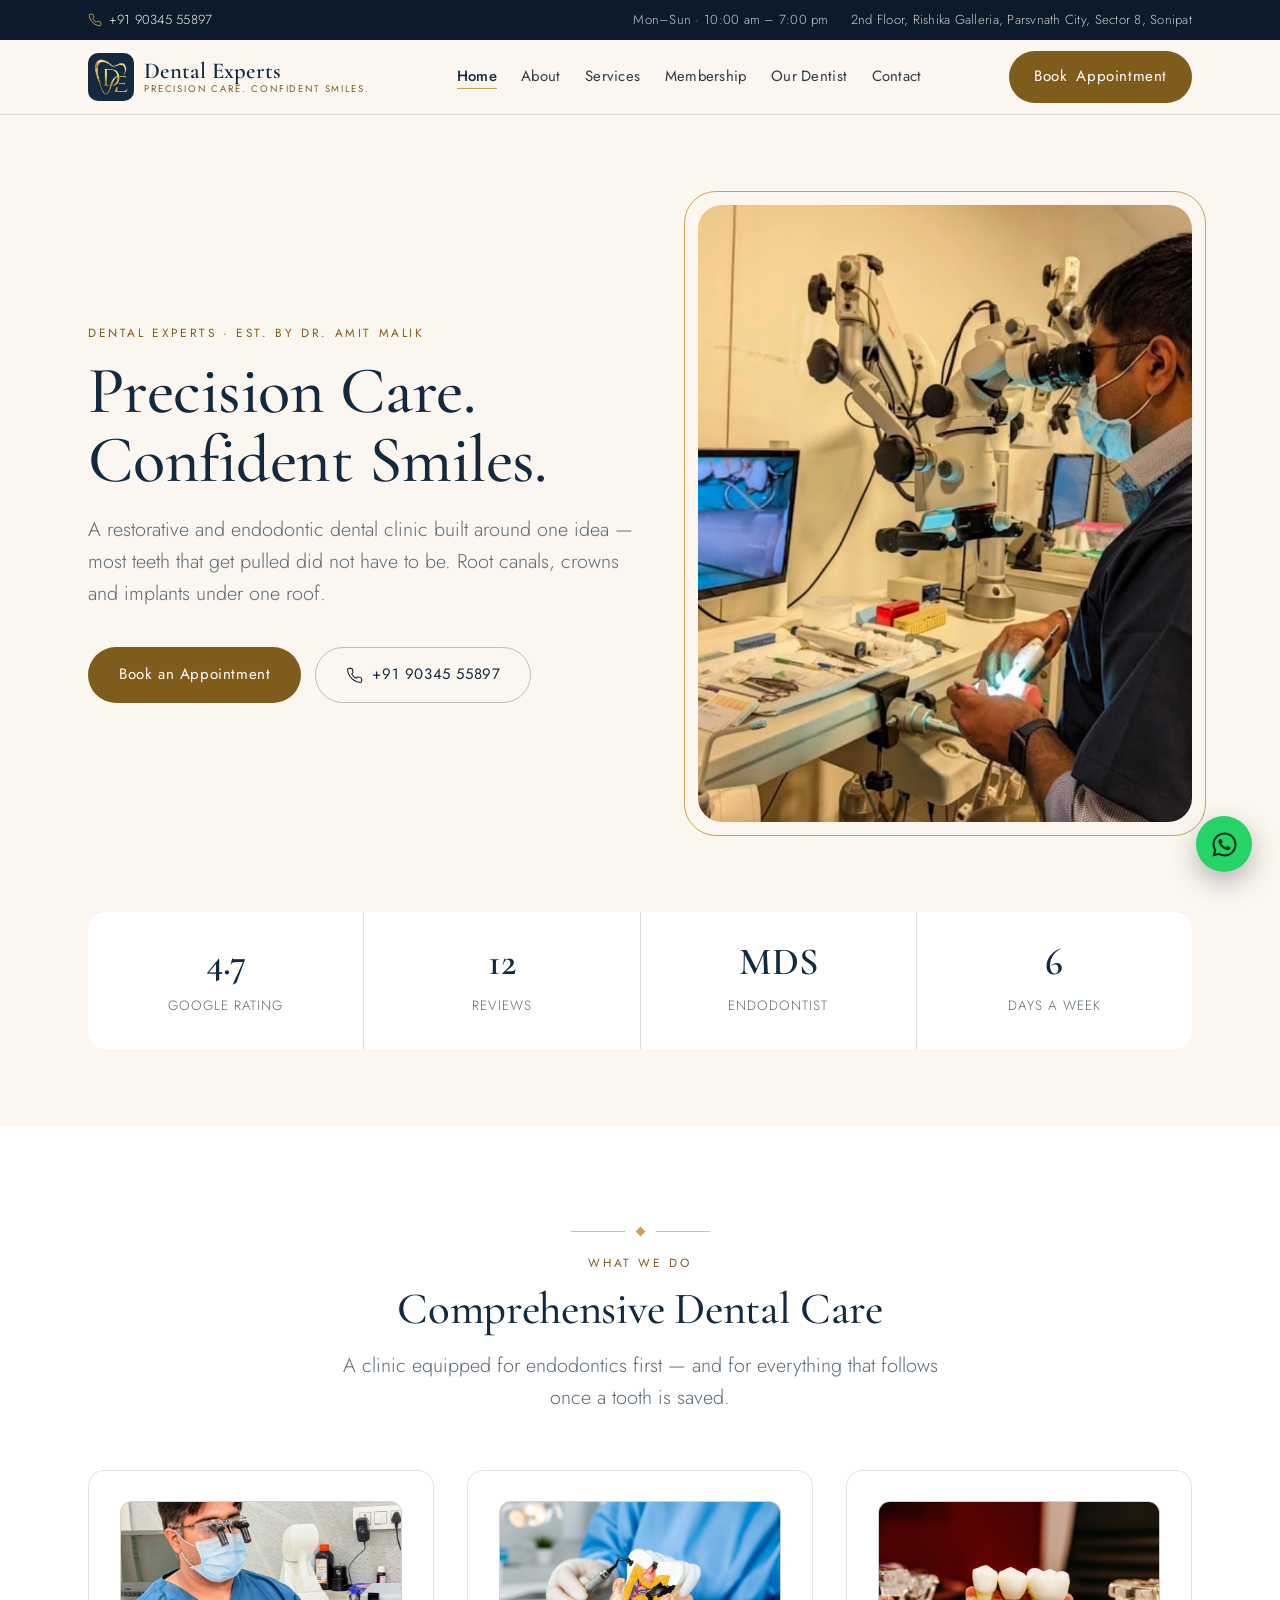
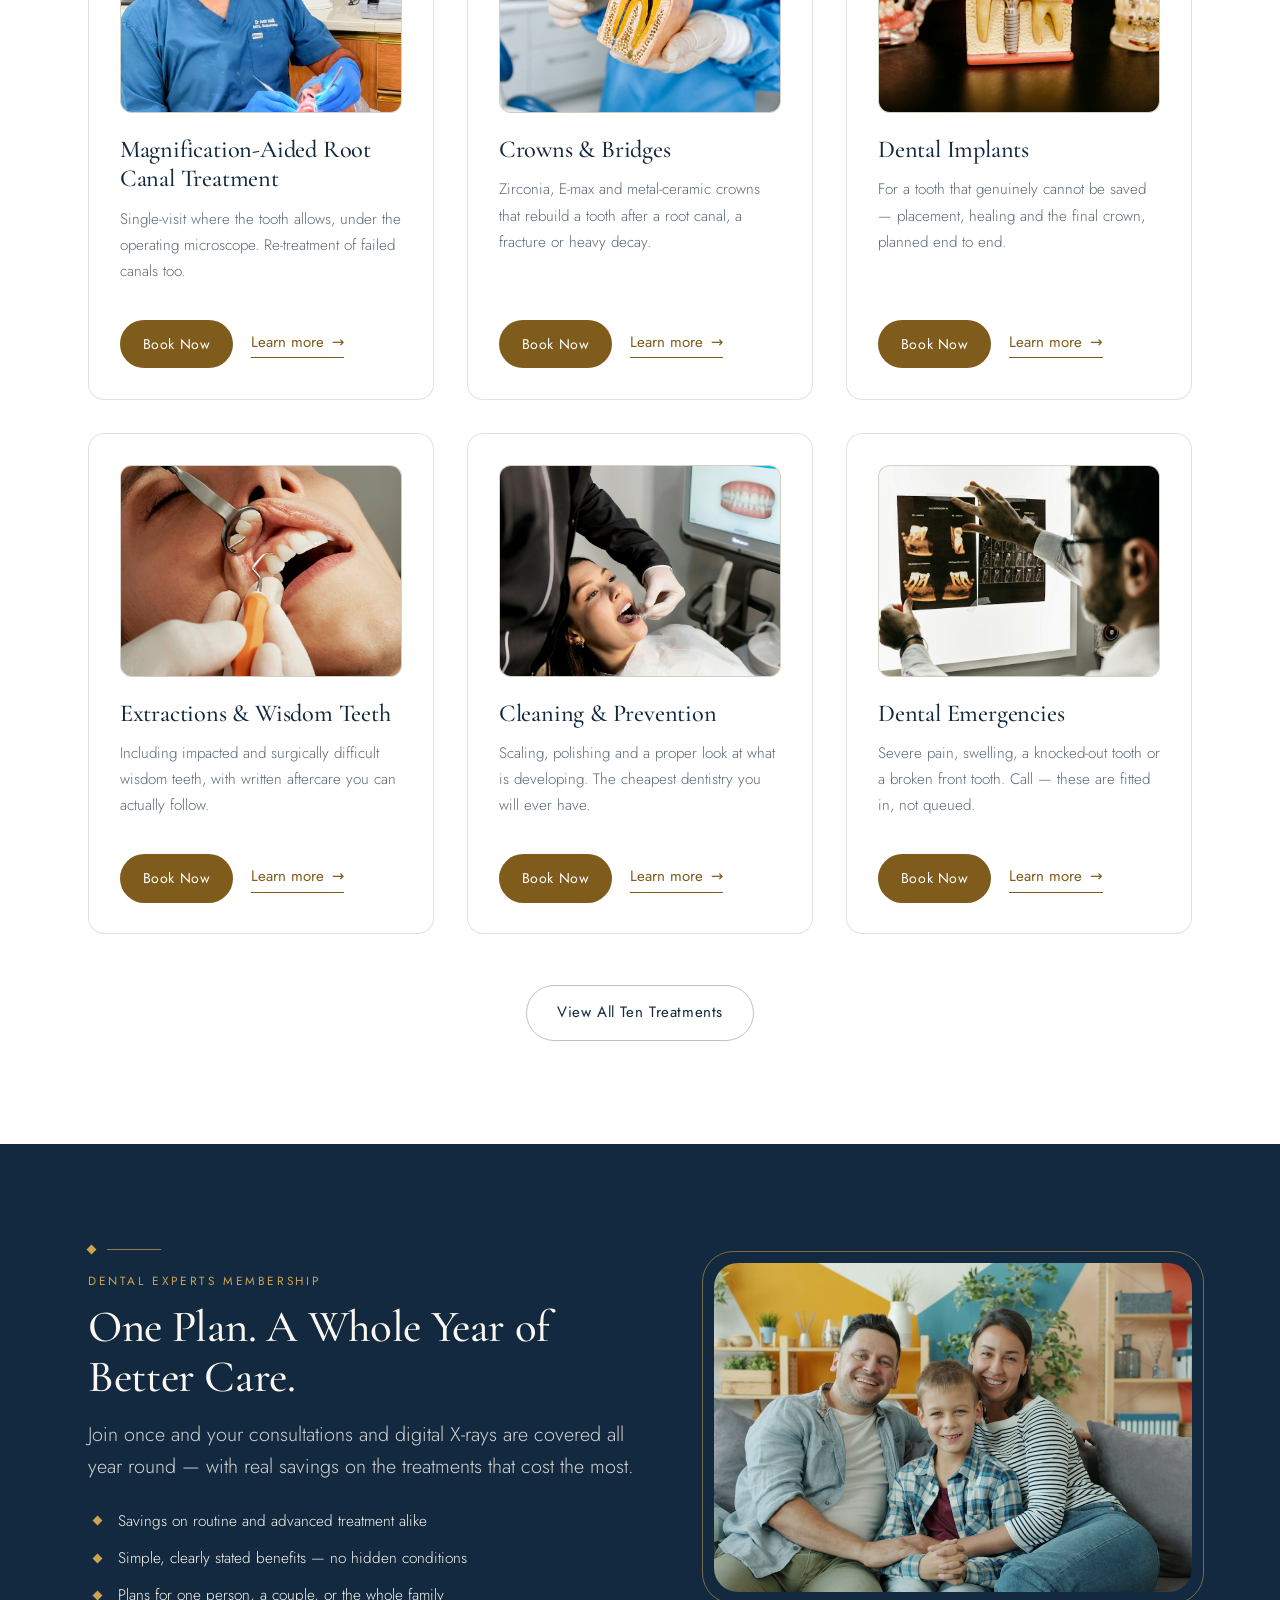
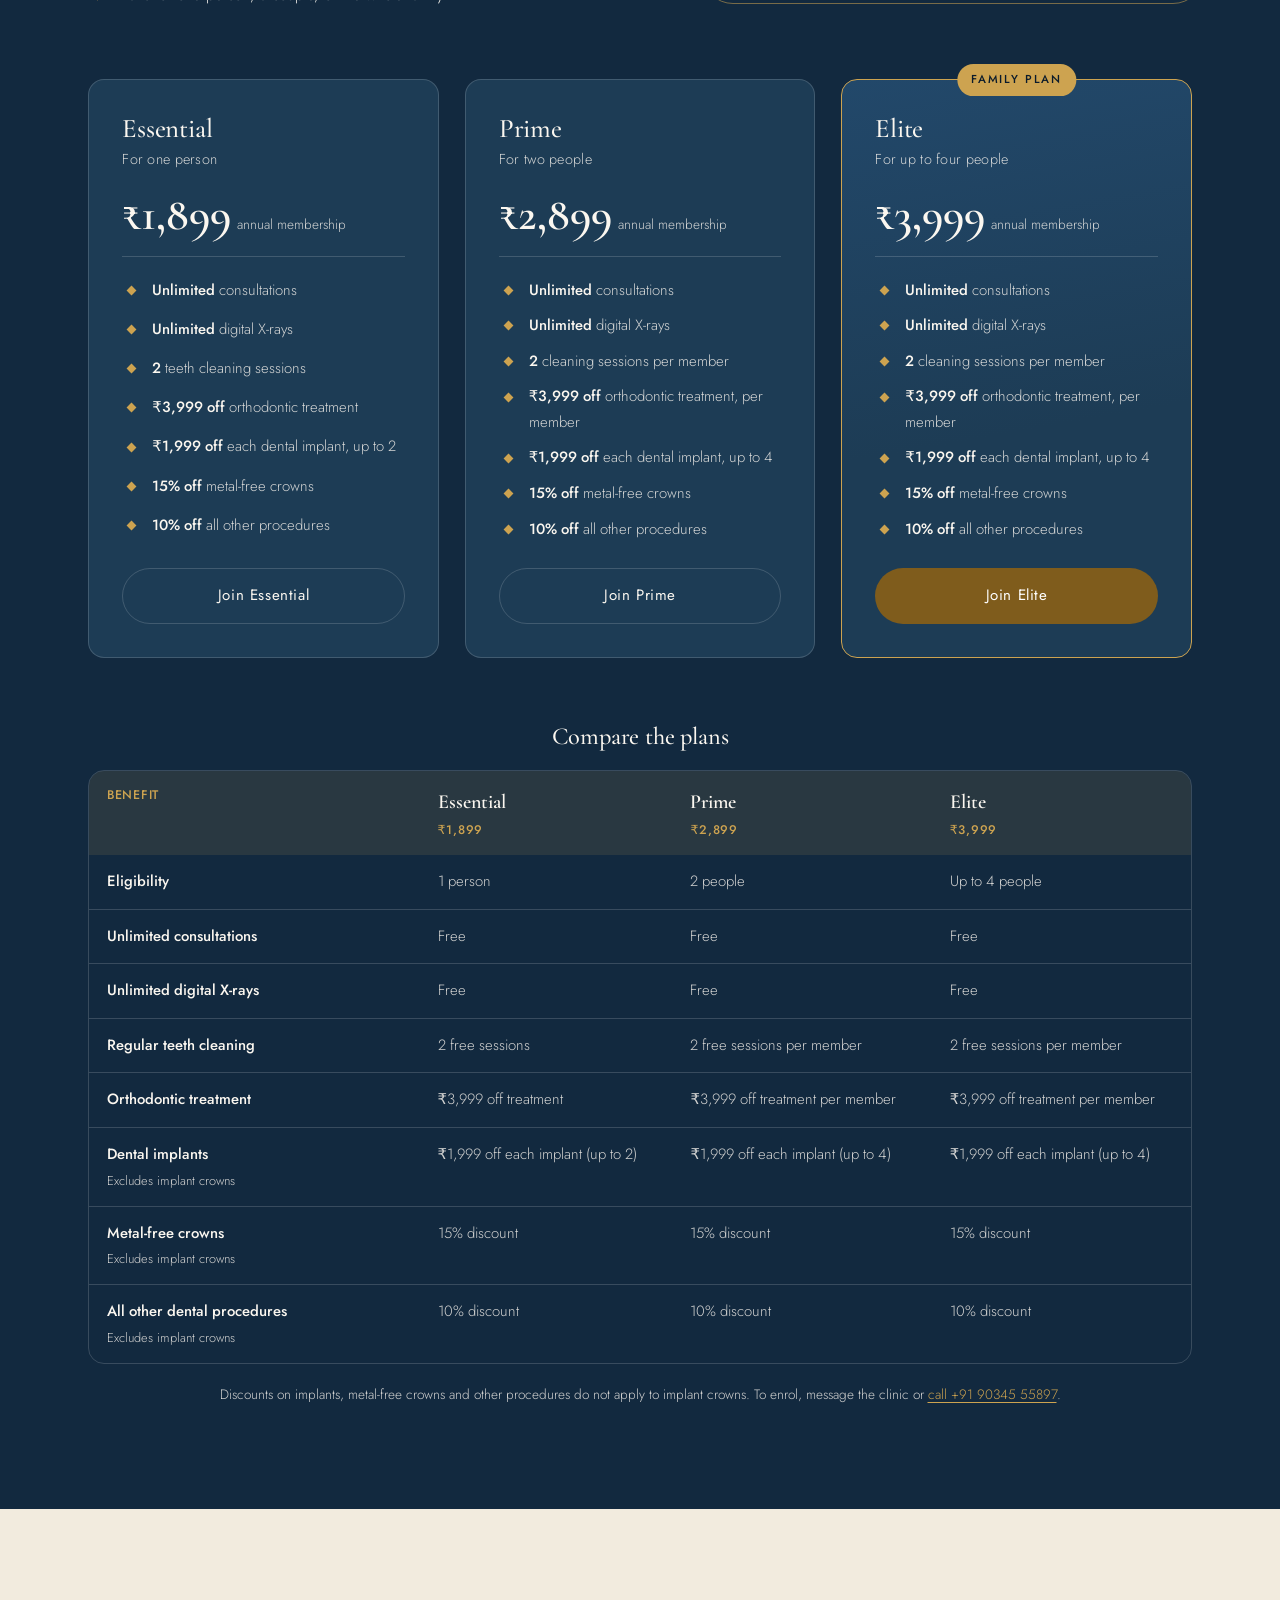
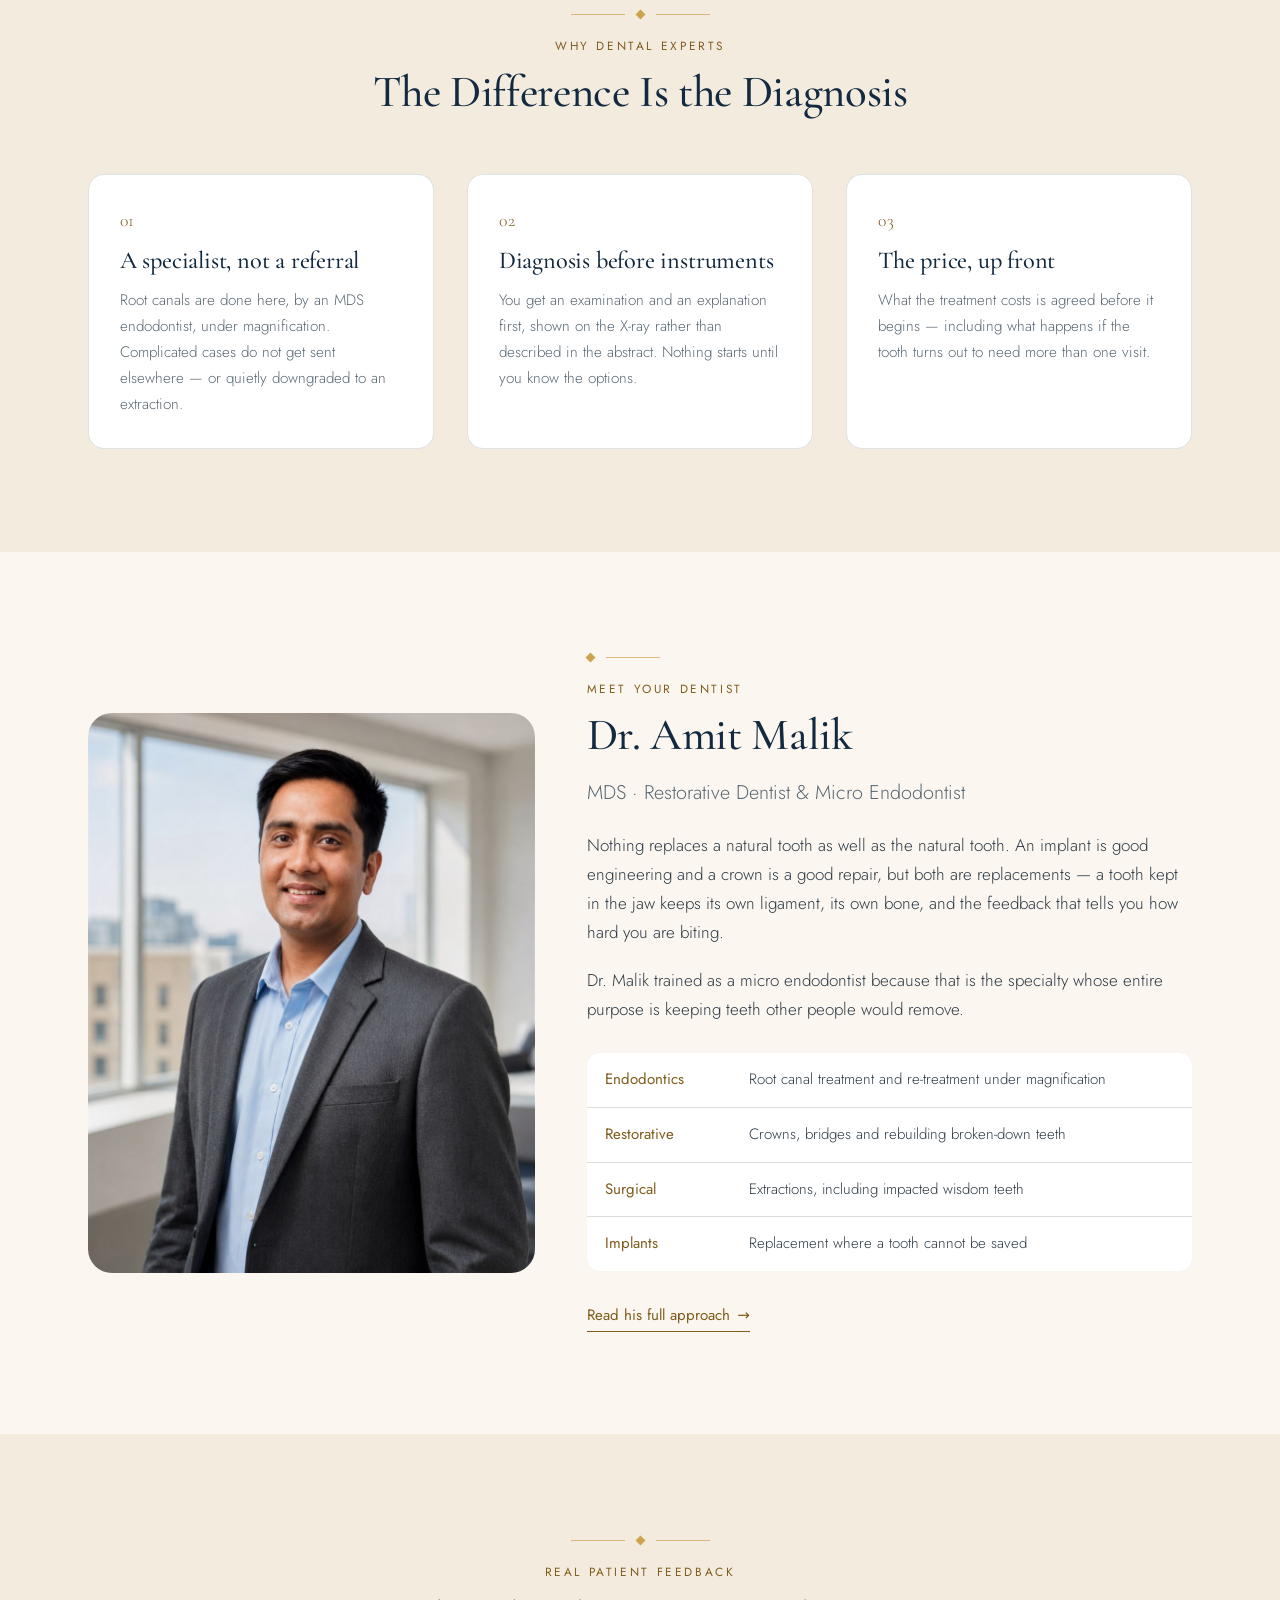
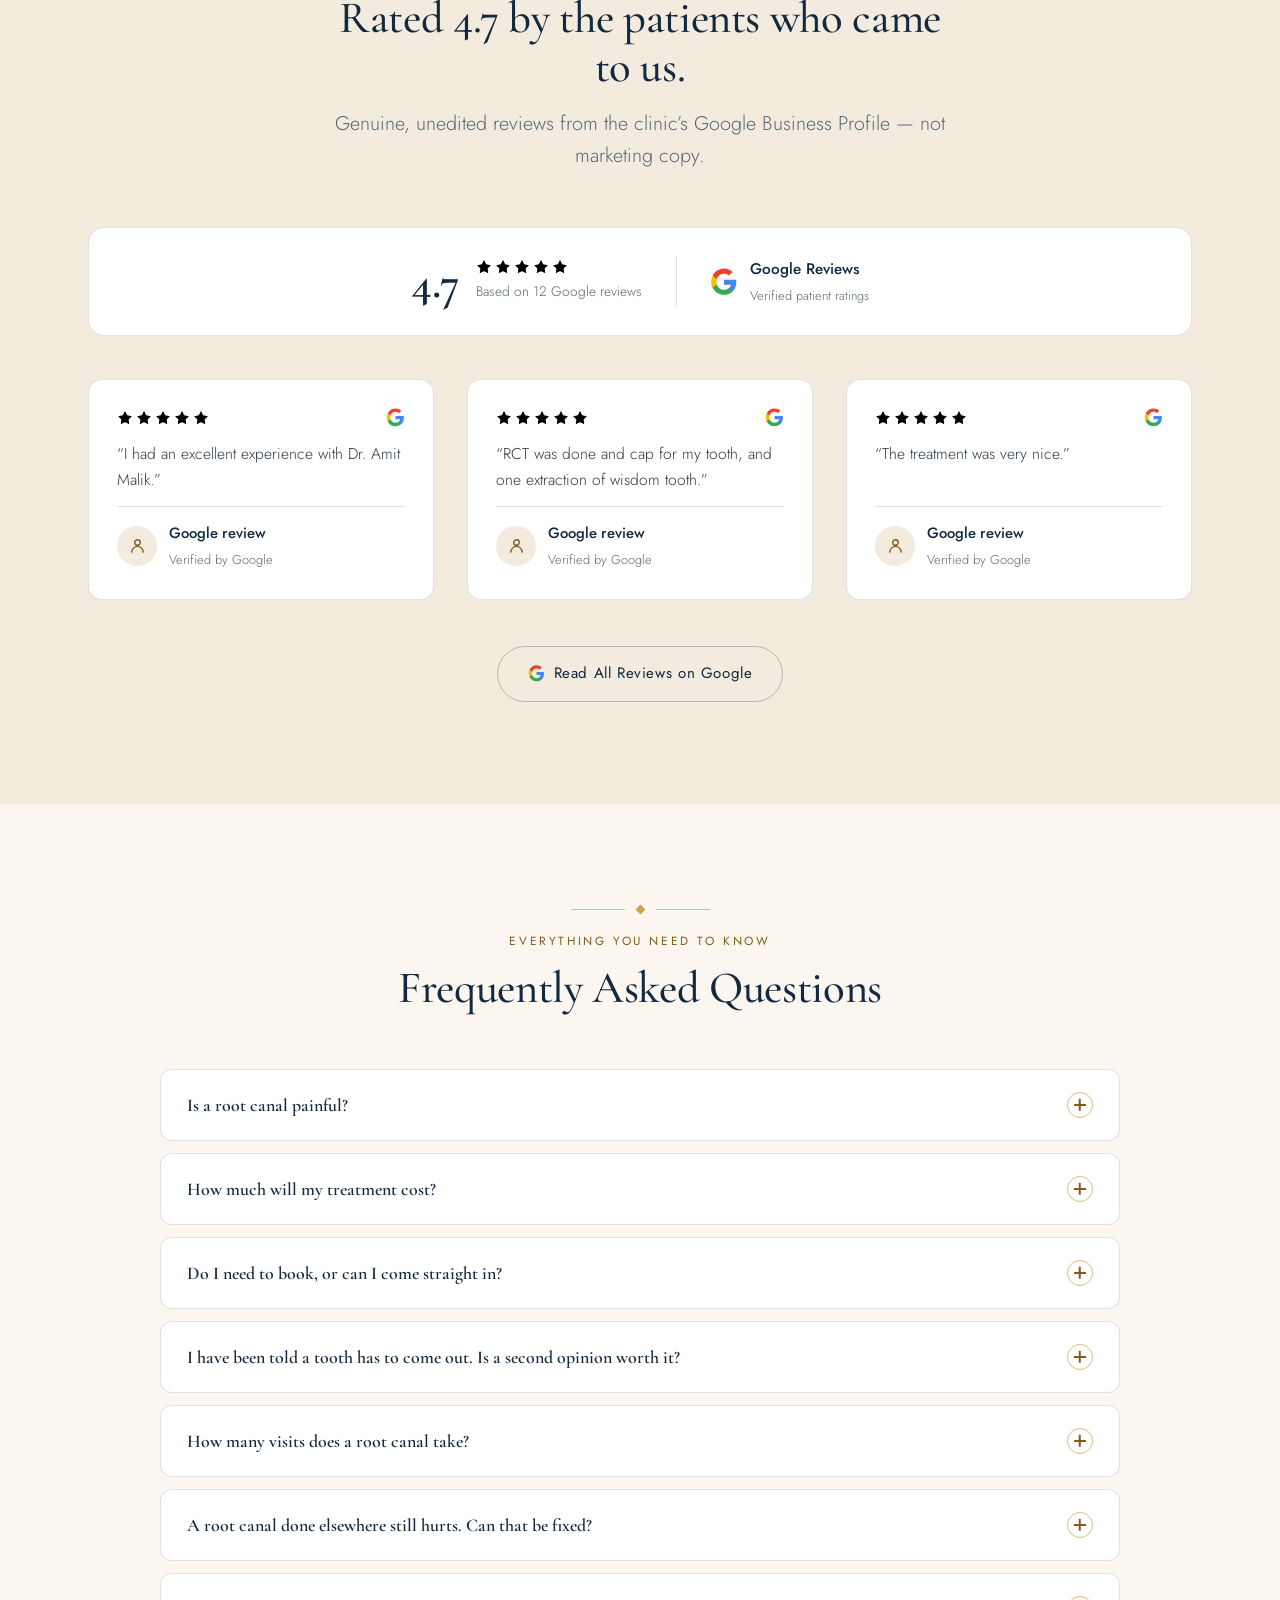
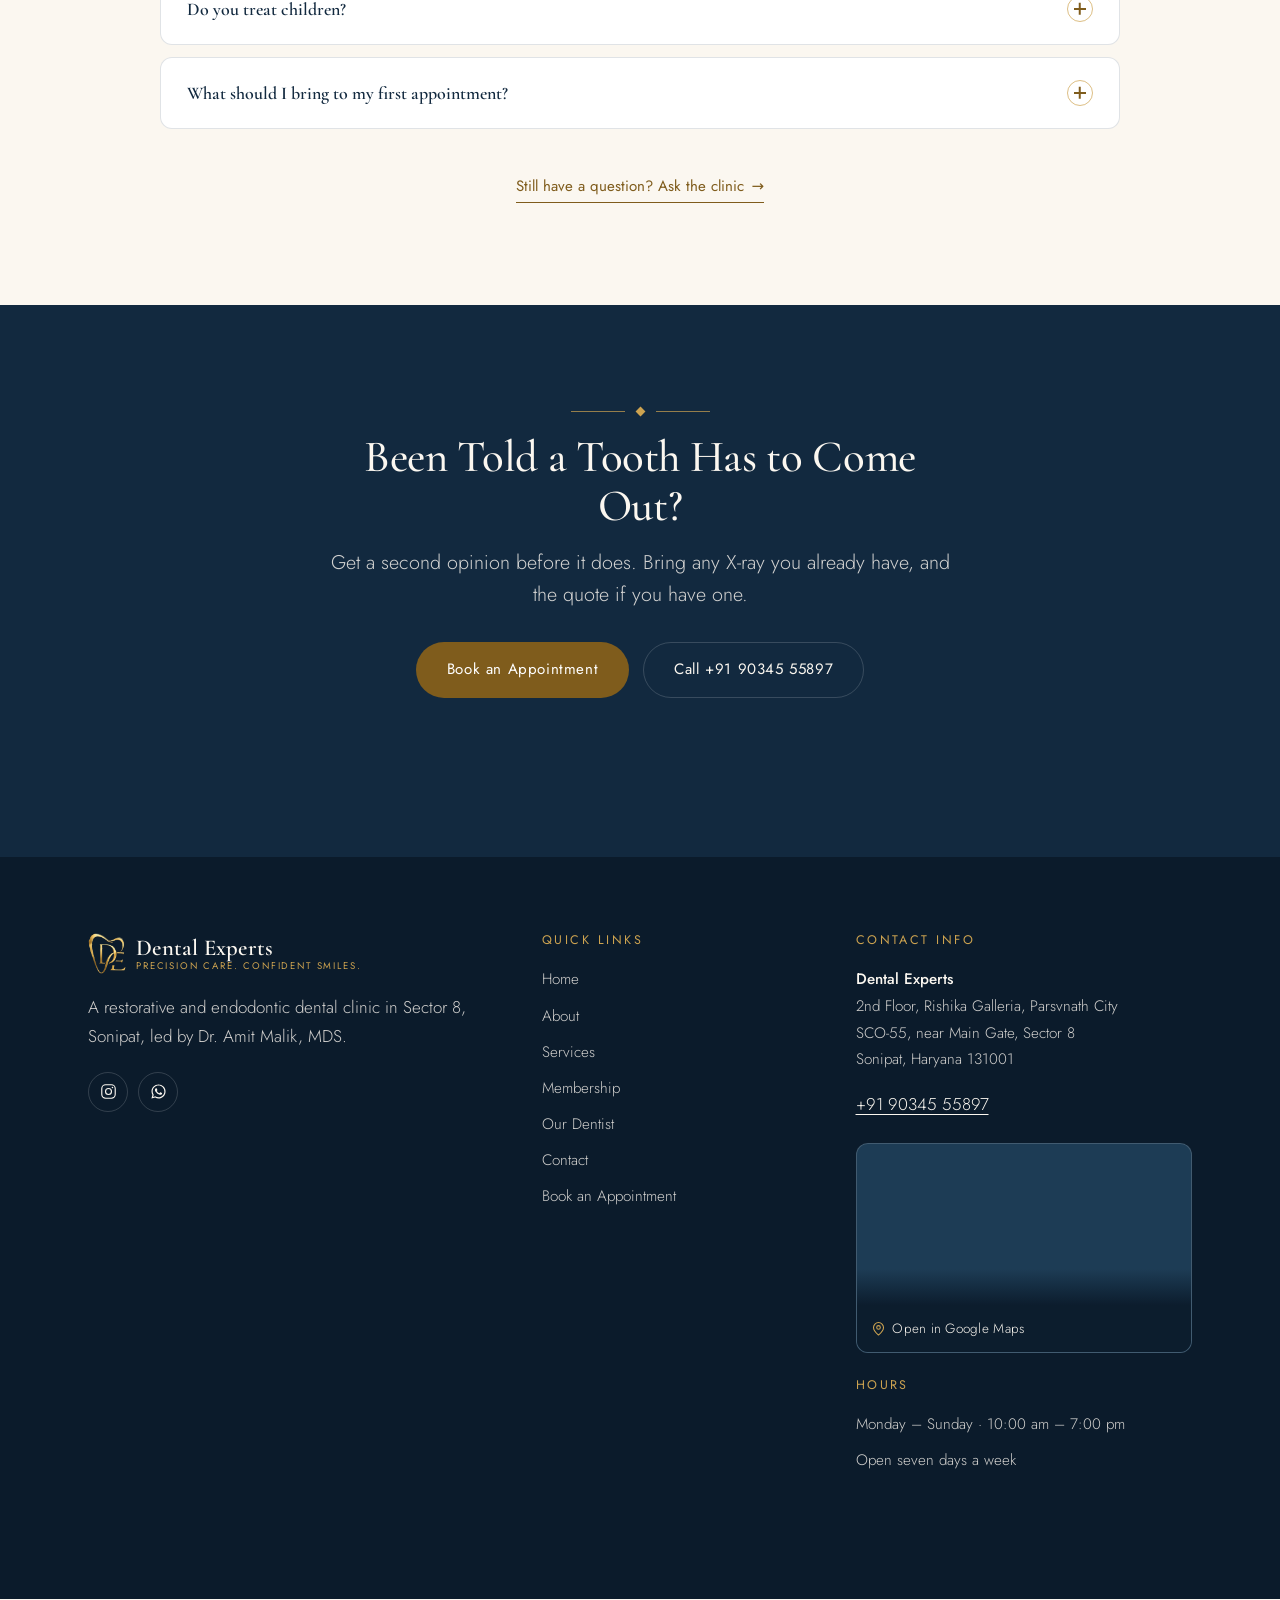
==== index.html @ 53826039 "Scroll-in motion across the whole site Content slides into place as it scrolls into view, after avan" ====
<!DOCTYPE html>
<html lang="en">
<head>
<meta charset="utf-8">
<meta name="viewport" content="width=device-width, initial-scale=1">
<title>Dental Experts | Dentist in Sector 8, Sonipat</title>
<meta name="description" content="Root canal, crowns and implants in Sector 8, Sonipat. Led by Dr. Amit Malik, MDS Endodontist. Book an appointment on WhatsApp.">
<meta name="theme-color" content="#12293F">
<link rel="canonical" href="https://sonipatdentalexperts.com/">

<meta property="og:type" content="website">
<meta property="og:site_name" content="Dental Experts">
<meta property="og:title" content="Dental Experts | Dentist in Sector 8, Sonipat">
<meta property="og:description" content="Root canal, crowns and implants in Sector 8, Sonipat. Led by Dr. Amit Malik, MDS Endodontist. Book an appointment on WhatsApp.">
<meta property="og:url" content="https://sonipatdentalexperts.com/">
<meta property="og:image" content="https://sonipatdentalexperts.com/assets/img/og-card.png">
<meta property="og:image:width" content="1200">
<meta property="og:image:height" content="630">
<meta name="twitter:card" content="summary_large_image">
<meta name="twitter:title" content="Dental Experts | Dentist in Sector 8, Sonipat">
<meta name="twitter:description" content="Root canal, crowns and implants in Sector 8, Sonipat. Led by Dr. Amit Malik, MDS Endodontist. Book an appointment on WhatsApp.">
<meta name="twitter:image" content="https://sonipatdentalexperts.com/assets/img/og-card.png">

<link rel="icon" href="assets/img/favicon.png" sizes="48x48">
<link rel="apple-touch-icon" href="assets/img/apple-touch-icon.png">

<!-- Marks that scripting is live. The scroll-reveal CSS is gated on this, so
     if JS never runs the page renders normally instead of staying blank. -->
<script>document.documentElement.className += ' js';setTimeout(function(){if(!window.__motion)document.documentElement.classList.remove('js')},3000);</script>

<link rel="preconnect" href="https://fonts.googleapis.com">
<link rel="preconnect" href="https://fonts.gstatic.com" crossorigin>
<link rel="stylesheet" href="https://fonts.googleapis.com/css2?family=Cormorant+Garamond:ital,wght@0,400;0,500;0,600;1,400&family=Jost:wght@300;400;500&display=swap">
<link rel="stylesheet" href="assets/css/site.css">
<script src="assets/js/config.js" defer></script>
<script src="assets/js/site.js" defer></script>

<script type="application/ld+json">
{
  "@context": "https://schema.org",
  "@type": ["Dentist", "LocalBusiness"],
  "@id": "https://sonipatdentalexperts.com/#clinic",
  "name": "Dental Experts",
  "slogan": "Precision Care. Confident Smiles.",
  "url": "https://sonipatdentalexperts.com/",
  "image": "https://sonipatdentalexperts.com/assets/img/og-card.png",
  "telephone": "+919034555897",
  "priceRange": "\u20b9\u20b9",
  "address": {
    "@type": "PostalAddress",
    "streetAddress": "2nd Floor, Rishika Galleria, Parsvnath City, SCO-55, near Main Gate, Sector 8",
    "addressLocality": "Sonipat",
    "addressRegion": "Haryana",
    "postalCode": "131001",
    "addressCountry": "IN"
  },
  "sameAs": ["https://www.instagram.com/dentalexperts.sonipat/"],
  "openingHoursSpecification": [{
    "@type": "OpeningHoursSpecification",
    "dayOfWeek": ["Monday","Tuesday","Wednesday","Thursday","Friday","Saturday","Sunday"],
    "opens": "10:00",
    "closes": "19:00"
  }],
  "aggregateRating": { "@type": "AggregateRating", "ratingValue": "4.7", "reviewCount": "12" },
  "areaServed": [
    { "@type": "City", "name": "Sonipat" },
    { "@type": "AdministrativeArea", "name": "Haryana" }
  ],
  "founder": {
    "@type": "Person",
    "name": "Dr. Amit Malik",
    "honorificSuffix": "MDS",
    "jobTitle": "Restorative Dentist & Endodontist"
  },
  "hasOfferCatalog": {
    "@type": "OfferCatalog",
    "name": "Dental treatments",
    "itemListElement": [
      { "@type": "Offer", "itemOffered": { "@type": "Service", "name": "Magnification-Aided Root Canal Treatment" } },
      { "@type": "Offer", "itemOffered": { "@type": "Service", "name": "Crowns & Bridges" } },
      { "@type": "Offer", "itemOffered": { "@type": "Service", "name": "Dental Implants" } },
      { "@type": "Offer", "itemOffered": { "@type": "Service", "name": "Extractions & Wisdom Teeth" } },
      { "@type": "Offer", "itemOffered": { "@type": "Service", "name": "Cleaning & Preventive Care" } },
      { "@type": "Offer", "itemOffered": { "@type": "Service", "name": "Gum Treatment" } }
    ]
  }
}
</script>

<script type="application/ld+json">
{
  "@context": "https://schema.org",
  "@type": "FAQPage",
  "mainEntity": [
    {
      "@type": "Question",
      "name": "Is a root canal painful?",
      "acceptedAnswer": { "@type": "Answer", "text": "It is done under local anaesthetic, so the treatment itself should not hurt. The pain people remember is usually the infection beforehand — treating the tooth is what relieves it. If you feel anything during the appointment, say so and we stop and top up the anaesthetic. Nobody is expected to sit through it." }
    },
    {
      "@type": "Question",
      "name": "How much will my treatment cost?",
      "acceptedAnswer": { "@type": "Answer", "text": "You are told the price before treatment starts, not after — including what happens if the tooth turns out to need more than one visit. The estimate follows an examination rather than a phone call. A number quoted without seeing the tooth is a guess, and guesses are what turn into surprises at the counter." }
    },
    {
      "@type": "Question",
      "name": "Do I need to book, or can I come straight in?",
      "acceptedAnswer": { "@type": "Answer", "text": "Booking gets you a confirmed time and the least waiting. You can request an appointment on the contact page or message the clinic on WhatsApp. Emergencies — severe pain, facial swelling, a knocked-out tooth, a front tooth broken in an accident — are fitted in around booked appointments. If that is you today, call the clinic rather than filling in a form." }
    },
    {
      "@type": "Question",
      "name": "I have been told a tooth has to come out. Is a second opinion worth it?",
      "acceptedAnswer": { "@type": "Answer", "text": "That is exactly the case worth a second look. A badly decayed, cracked or abscessed tooth can often still be saved — it just takes longer and needs more skill than removing it. Bring the X-ray and the quote you were given. A second opinion costs an appointment, and sometimes it saves the tooth." }
    },
    {
      "@type": "Question",
      "name": "How many visits does a root canal take?",
      "acceptedAnswer": { "@type": "Answer", "text": "A single visit where the tooth allows it. Curved, calcified or badly infected canals can need a second appointment — you are told which it is likely to be before treatment starts. A back tooth that has had a root canal also needs a crown afterwards to stop it fracturing." }
    },
    {
      "@type": "Question",
      "name": "A root canal done elsewhere still hurts. Can that be fixed?",
      "acceptedAnswer": { "@type": "Answer", "text": "Often, yes. Re-treatment of a failed root canal is routine here — the canal is reopened, cleaned properly and resealed, under the operating microscope. It is one of the main reasons the clinic is equipped for endodontics rather than referring these cases on." }
    },
    {
      "@type": "Question",
      "name": "Do you treat children?",
      "acceptedAnswer": { "@type": "Answer", "text": "Yes — check-ups, fillings, fluoride and sealants for milk teeth. They matter more than people expect: an infected milk tooth affects the adult tooth forming underneath it. Someone can stay with your child throughout the appointment." }
    },
    {
      "@type": "Question",
      "name": "What should I bring to my first appointment?",
      "acceptedAnswer": { "@type": "Answer", "text": "Any dental X-ray you already have, even an old one — it saves taking another. A list of any medicines you take regularly. And anything another dentist has told you, including the quote. If the appointment is for a child, bring someone who can stay with them." }
    }
  ]
}
</script>
</head>

<body>
<!-- Icon sprite. The five-star row repeats a dozen times across the site;
     defining the path once and referencing it keeps the markup readable. -->
<svg width="0" height="0" style="position:absolute" aria-hidden="true" focusable="false">
  <symbol id="i-star" viewBox="0 0 20 20"><path d="m10 1.6 2.6 5.3 5.8.8-4.2 4.1 1 5.8-5.2-2.7-5.2 2.7 1-5.8L1.6 7.7l5.8-.8L10 1.6Z"/></symbol>
  <symbol id="i-google" viewBox="0 0 48 48">
    <path fill="#4285F4" d="M45.12 24.5c0-1.56-.14-3.06-.4-4.5H24v8.51h11.84c-.51 2.75-2.06 5.08-4.39 6.64v5.52h7.11c4.16-3.83 6.56-9.47 6.56-16.17z"/>
    <path fill="#34A853" d="M24 46c5.94 0 10.92-1.97 14.56-5.33l-7.11-5.52c-1.97 1.32-4.49 2.1-7.45 2.1-5.73 0-10.58-3.87-12.31-9.07H4.34v5.7C7.96 41.07 15.4 46 24 46z"/>
    <path fill="#FBBC05" d="M11.69 28.18C11.25 26.86 11 25.45 11 24s.25-2.86.69-4.18v-5.7H4.34C2.85 17.09 2 20.45 2 24s.85 6.91 2.34 9.88l7.35-5.7z"/>
    <path fill="#EA4335" d="M24 9.75c3.23 0 6.13 1.11 8.41 3.29l6.31-6.31C34.91 3.18 29.93 1 24 1 15.4 1 7.96 5.93 4.34 13.12l7.35 5.7c1.73-5.2 6.58-9.07 12.31-9.07z"/>
  </symbol>
  <symbol id="i-person" viewBox="0 0 24 24" fill="none" stroke="currentColor" stroke-width="1.7" stroke-linecap="round" stroke-linejoin="round">
    <circle cx="12" cy="8.2" r="3.5"/><path d="M4.8 20.4a7.2 7.2 0 0 1 14.4 0"/>
  </symbol>
</svg>
<a class="skip" href="#main">Skip to content</a>

<!-- ===================== TOP BAR ===================== -->
<div class="topbar">
  <div class="shell">
    <a href="tel:+919034555897">
      <svg viewBox="0 0 24 24" fill="none" stroke="currentColor" stroke-width="1.6" aria-hidden="true"><path d="M22 16.9v3a2 2 0 0 1-2.2 2 19.8 19.8 0 0 1-8.6-3.1 19.5 19.5 0 0 1-6-6A19.8 19.8 0 0 1 2.1 4.2 2 2 0 0 1 4.1 2h3a2 2 0 0 1 2 1.7c.1 1 .4 1.9.7 2.8a2 2 0 0 1-.5 2.1L8.1 9.9a16 16 0 0 0 6 6l1.3-1.3a2 2 0 0 1 2.1-.4c.9.3 1.8.6 2.8.7a2 2 0 0 1 1.7 2Z"/></svg>
      +91 90345 55897
    </a>
    <div class="tb-r">
      <span>Mon&ndash;Sun &middot; 10:00 am &ndash; 7:00 pm</span>
      <span class="tb-addr">2nd Floor, Rishika Galleria, Parsvnath City, Sector 8, Sonipat</span>
    </div>
  </div>
</div>

<!-- ===================== HEADER ===================== -->
<header class="hdr">
  <div class="shell">
    <a class="brand" href="index.html" aria-label="Dental Experts &mdash; home">
      <img class="brand-mark" src="assets/img/logo-mark.png" alt="" width="128" height="135" decoding="async">
      <span class="brand-tx"><b>Dental Experts</b><span>Precision Care. Confident Smiles.</span></span>
    </a>

    <nav class="nav" aria-label="Main">
      <a href="index.html" data-nav="home" aria-current="page">Home</a>
      <a href="about.html" data-nav="about">About</a>
      <a href="services.html" data-nav="services">Services</a>
      <a href="index.html#membership" data-nav="membership">Membership</a>
      <a href="founder.html" data-nav="founder">Our Dentist</a>
      <a href="contact.html" data-nav="contact">Contact</a>
    </nav>

    <a class="btn btn-gold hdr-cta" href="contact.html#book" aria-label="Book Appointment" style="min-height:46px;padding:12px 24px">Book<span class="cta-rest"> Appointment</span></a>

    <button class="burger" id="drawer-open" type="button" aria-expanded="false" aria-controls="drawer" aria-label="Open menu">
      <i></i><i></i><i></i>
    </button>
  </div>
</header>

<!-- ===================== DRAWER ===================== -->
<div class="drawer" id="drawer" aria-hidden="true" role="dialog" aria-modal="true" aria-label="Site menu">
  <div class="drawer-top">
    <span class="brand">
      <img class="brand-mark" src="assets/img/logo-mark.png" alt="" width="128" height="135" decoding="async">
      <span class="brand-tx"><b>Dental Experts</b><span>Precision Care. Confident Smiles.</span></span>
    </span>
    <button class="drawer-close" id="drawer-close" type="button" aria-label="Close menu">&times;</button>
  </div>

  <nav class="drawer-nav" aria-label="Main">
    <a href="index.html" data-dnav="home" aria-current="page">Home</a>
    <a href="about.html" data-dnav="about">About</a>
    <a href="services.html" data-dnav="services">Services</a>
    <a href="index.html#membership" data-dnav="membership">Membership</a>
    <a href="founder.html" data-dnav="founder">Our Dentist</a>
    <a href="contact.html" data-dnav="contact">Contact</a>
  </nav>

  <div class="drawer-foot">
    <a href="tel:+919034555897">+91 90345 55897</a>
    <span class="tb-addr">2nd Floor, Rishika Galleria, Parsvnath City, Sector 8, Sonipat</span>
    <a href="https://www.instagram.com/dentalexperts.sonipat/" target="_blank" rel="noopener">Instagram</a>
  </div>
</div>

<main id="main">

  <!-- ===================== HERO ===================== -->
  <section class="hero">
    <div class="shell">
      <div class="hero-grid">
        <div class="rev-kids">
          <p class="eyebrow">Dental Experts &middot; Est. by Dr. Amit Malik</p>
          <h1 class="d1">Precision Care.<br>Confident Smiles.</h1>
          <p class="lede">A restorative and endodontic dental clinic built around one idea &mdash; most teeth that get pulled did not have to be. Root canals, crowns and implants under one roof.</p>
          <div class="hero-cta">
            <a class="btn btn-gold" href="contact.html#book">Book an Appointment</a>
            <a class="btn btn-line" href="tel:+919034555897">
              <svg viewBox="0 0 24 24" width="17" height="17" fill="none" stroke="currentColor" stroke-width="1.6" aria-hidden="true"><path d="M22 16.9v3a2 2 0 0 1-2.2 2 19.8 19.8 0 0 1-8.6-3.1 19.5 19.5 0 0 1-6-6A19.8 19.8 0 0 1 2.1 4.2 2 2 0 0 1 4.1 2h3a2 2 0 0 1 2 1.7c.1 1 .4 1.9.7 2.8a2 2 0 0 1-.5 2.1L8.1 9.9a16 16 0 0 0 6 6l1.3-1.3a2 2 0 0 1 2.1-.4c.9.3 1.8.6 2.8.7a2 2 0 0 1 1.7 2Z"/></svg>
              +91 90345 55897
            </a>
          </div>
        </div>

        <figure class="hero-fig rev-r" data-rd="220">
          <img src="assets/img/clinic-microscope.jpg" alt="Dr. Amit Malik treating a patient at the dental operating microscope" width="1170" height="867" fetchpriority="high">
        </figure>
      </div>
    </div>
  </section>

  <!-- ===================== STATS ===================== -->
  <section class="shell" style="padding-bottom:clamp(48px,6vw,84px)">
    <!-- Real figures from the clinic's Google listing. Do not replace these
         with template-style inflated numbers: on a healthcare site an
         unverifiable claim is the kind that gets a listing suspended. -->
    <div class="stats rev-kids">
      <div class="stat"><b>4.7</b><span>Google rating</span></div>
      <div class="stat"><b>12</b><span>Reviews</span></div>
      <div class="stat"><b>MDS</b><span>Endodontist</span></div>
      <div class="stat"><b>6</b><span>Days a week</span></div>
    </div>
  </section>

  <!-- ===================== SERVICES ===================== -->
  <section class="band bg-white" id="services">
    <div class="shell">
      <div class="sec-head rev-kids">
        <div class="orn" aria-hidden="true"><i></i></div>
        <p class="eyebrow">What we do</p>
        <h2 class="d2">Comprehensive Dental Care</h2>
        <p class="lede">A clinic equipped for endodontics first &mdash; and for everything that follows once a tooth is saved.</p>
      </div>

      <div class="grid g-3 rev-kids">
        <article class="card svc-card">
          <figure class="svc-media"><img src="assets/img/treatments/root-canal.jpg" alt="Dr. Amit Malik, in loupes, performing a root canal on a patient at the clinic" width="780" height="904" loading="lazy"></figure>
          <h3 class="d3">Magnification-Aided Root Canal Treatment</h3>
          <p>Single-visit where the tooth allows, under the operating microscope. Re-treatment of failed canals too.</p>
          <p class="svc-book svc-actions"><a class="btn btn-gold" href="contact.html?service=root-canal#book" aria-label="Book Now: Magnification-Aided Root Canal Treatment">Book Now</a><a class="link-a" href="services.html#root-canal" aria-label="Learn more about Magnification-Aided Root Canal Treatment">Learn more</a></p>
        </article>

        <article class="card svc-card">
          <figure class="svc-media"><img src="assets/img/treatments/crowns.jpg" alt="A dentist explaining a cross-section model of a tooth" width="900" height="675" loading="lazy" decoding="async"></figure>
          <h3 class="d3">Crowns &amp; Bridges</h3>
          <p>Zirconia, E-max and metal-ceramic crowns that rebuild a tooth after a root canal, a fracture or heavy decay.</p>
          <p class="svc-book svc-actions"><a class="btn btn-gold" href="contact.html?service=crowns#book" aria-label="Book Now: Crowns and Bridges">Book Now</a><a class="link-a" href="services.html#crowns" aria-label="Learn more about Crowns and Bridges">Learn more</a></p>
        </article>

        <article class="card svc-card">
          <figure class="svc-media"><img src="assets/img/treatments/implants.jpg" alt="Model of a dental implant set between natural teeth" width="900" height="600" loading="lazy" decoding="async"></figure>
          <h3 class="d3">Dental Implants</h3>
          <p>For a tooth that genuinely cannot be saved &mdash; placement, healing and the final crown, planned end to end.</p>
          <p class="svc-book svc-actions"><a class="btn btn-gold" href="contact.html?service=implants#book" aria-label="Book Now: Dental Implants">Book Now</a><a class="link-a" href="services.html#implants" aria-label="Learn more about Dental Implants">Learn more</a></p>
        </article>

        <article class="card svc-card">
          <figure class="svc-media"><img src="assets/img/treatments/extractions.jpg" alt="A dental mirror and probe in use during an examination" width="900" height="675" loading="lazy" decoding="async"></figure>
          <h3 class="d3">Extractions &amp; Wisdom Teeth</h3>
          <p>Including impacted and surgically difficult wisdom teeth, with written aftercare you can actually follow.</p>
          <p class="svc-book svc-actions"><a class="btn btn-gold" href="contact.html?service=extractions#book" aria-label="Book Now: Extractions and Wisdom Teeth">Book Now</a><a class="link-a" href="services.html#extractions" aria-label="Learn more about Extractions and Wisdom Teeth">Learn more</a></p>
        </article>

        <article class="card svc-card">
          <figure class="svc-media"><img src="assets/img/treatments/cleaning.jpg" alt="A patient in the dental chair during a check-up, with a scan of the teeth on screen" width="900" height="720" loading="lazy" decoding="async"></figure>
          <h3 class="d3">Cleaning &amp; Prevention</h3>
          <p>Scaling, polishing and a proper look at what is developing. The cheapest dentistry you will ever have.</p>
          <p class="svc-book svc-actions"><a class="btn btn-gold" href="contact.html?service=cleaning#book" aria-label="Book Now: Cleaning and Prevention">Book Now</a><a class="link-a" href="services.html#cleaning" aria-label="Learn more about Cleaning and Prevention">Learn more</a></p>
        </article>

        <article class="card svc-card">
          <figure class="svc-media"><img src="assets/img/treatments/emergency.jpg" alt="A dentist reviewing dental X-rays on a light box" width="900" height="600" loading="lazy" decoding="async"></figure>
          <h3 class="d3">Dental Emergencies</h3>
          <p>Severe pain, swelling, a knocked-out tooth or a broken front tooth. Call &mdash; these are fitted in, not queued.</p>
          <p class="svc-book svc-actions"><a class="btn btn-gold" href="contact.html?service=emergency#book" aria-label="Book Now: Dental Emergencies">Book Now</a><a class="link-a" href="services.html#emergency" aria-label="Learn more about Dental Emergencies">Learn more</a></p>
        </article>
      </div>

      <p class="rev" style="text-align:center;margin-top:clamp(32px,4vw,52px)">
        <a class="btn btn-line" href="services.html">View All Ten Treatments</a>
      </p>
    </div>
  </section>

  <!-- ===================== MEMBERSHIP ===================== -->
  <!-- Plan structure and benefits from the clinic's membership brochure, with
       the implant discount set to Rs 1,999 and the orthodontic discount to
       Rs 3,999. Every other figure is as the brochure states it; change them
       here and in the comparison table together. -->
  <section class="band bg-navy mem" id="membership">
    <div class="shell">
      <div class="mem-intro rev-split">
        <div>
          <div class="orn orn-l" aria-hidden="true"><i></i></div>
          <p class="eyebrow">Dental Experts Membership</p>
          <h2 class="d2">One Plan. A Whole Year of Better Care.</h2>
          <p class="lede" style="margin-top:1rem">Join once and your consultations and digital X-rays are covered all year round &mdash; with real savings on the treatments that cost the most.</p>
          <ul class="ticks mem-why">
            <li>Savings on routine and advanced treatment alike</li>
            <li>Simple, clearly stated benefits &mdash; no hidden conditions</li>
            <li>Plans for one person, a couple, or the whole family</li>
          </ul>
        </div>
        <figure class="mem-fig">
          <img src="assets/img/membership-family.jpg" alt="A smiling family of three sitting together on a sofa" width="1100" height="619" loading="lazy" decoding="async">
        </figure>
      </div>

      <div class="plans rev-kids">
        <article class="plan">
          <h3>Essential</h3>
          <p class="plan-for">For one person</p>
          <p class="plan-price"><b>&#8377;1,899</b><span>annual membership</span></p>
          <ul class="ticks">
            <li><strong>Unlimited</strong> consultations</li>
            <li><strong>Unlimited</strong> digital X-rays</li>
            <li><strong>2</strong> teeth cleaning sessions</li>
            <li><strong>&#8377;3,999 off</strong> orthodontic treatment</li>
            <li><strong>&#8377;1,999 off</strong> each dental implant, up to 2</li>
            <li><strong>15% off</strong> metal-free crowns</li>
            <li><strong>10% off</strong> all other procedures</li>
          </ul>
          <p class="plan-cta">
            <a class="btn btn-line" href="https://wa.me/919034555897?text=Hello%20Dental%20Experts%2C%20I%20would%20like%20to%20join%20the%20Essential%20membership%20(%E2%82%B91%2C899)." target="_blank" rel="noopener" aria-label="Join Essential on WhatsApp">Join Essential</a>
          </p>
        </article>

        <article class="plan">
          <h3>Prime</h3>
          <p class="plan-for">For two people</p>
          <p class="plan-price"><b>&#8377;2,899</b><span>annual membership</span></p>
          <ul class="ticks">
            <li><strong>Unlimited</strong> consultations</li>
            <li><strong>Unlimited</strong> digital X-rays</li>
            <li><strong>2</strong> cleaning sessions per member</li>
            <li><strong>&#8377;3,999 off</strong> orthodontic treatment, per member</li>
            <li><strong>&#8377;1,999 off</strong> each dental implant, up to 4</li>
            <li><strong>15% off</strong> metal-free crowns</li>
            <li><strong>10% off</strong> all other procedures</li>
          </ul>
          <p class="plan-cta">
            <a class="btn btn-line" href="https://wa.me/919034555897?text=Hello%20Dental%20Experts%2C%20I%20would%20like%20to%20join%20the%20Prime%20membership%20(%E2%82%B92%2C899)." target="_blank" rel="noopener" aria-label="Join Prime on WhatsApp">Join Prime</a>
          </p>
        </article>

        <article class="plan plan-feature">
          <span class="plan-badge">Family plan</span>
          <h3>Elite</h3>
          <p class="plan-for">For up to four people</p>
          <p class="plan-price"><b>&#8377;3,999</b><span>annual membership</span></p>
          <ul class="ticks">
            <li><strong>Unlimited</strong> consultations</li>
            <li><strong>Unlimited</strong> digital X-rays</li>
            <li><strong>2</strong> cleaning sessions per member</li>
            <li><strong>&#8377;3,999 off</strong> orthodontic treatment, per member</li>
            <li><strong>&#8377;1,999 off</strong> each dental implant, up to 4</li>
            <li><strong>15% off</strong> metal-free crowns</li>
            <li><strong>10% off</strong> all other procedures</li>
          </ul>
          <p class="plan-cta">
            <a class="btn btn-gold" href="https://wa.me/919034555897?text=Hello%20Dental%20Experts%2C%20I%20would%20like%20to%20join%20the%20Elite%20membership%20(%E2%82%B93%2C999)." target="_blank" rel="noopener" aria-label="Join Elite on WhatsApp">Join Elite</a>
          </p>
        </article>
      </div>

      <div class="mem-compare rev">
        <h3 class="d3">Compare the plans</h3>
        <div class="table-scroll" tabindex="0" role="region" aria-label="Membership plan comparison">
          <table class="mem-table">
            <caption class="sr-only">Benefits included in the Essential, Prime and Elite memberships</caption>
            <thead>
              <tr>
                <th scope="col">Benefit</th>
                <th scope="col"><b>Essential</b>&#8377;1,899</th>
                <th scope="col"><b>Prime</b>&#8377;2,899</th>
                <th scope="col"><b>Elite</b>&#8377;3,999</th>
              </tr>
            </thead>
            <tbody>
              <tr><th scope="row">Eligibility</th><td>1 person</td><td>2 people</td><td>Up to 4 people</td></tr>
              <tr><th scope="row">Unlimited consultations</th><td>Free</td><td>Free</td><td>Free</td></tr>
              <tr><th scope="row">Unlimited digital X-rays</th><td>Free</td><td>Free</td><td>Free</td></tr>
              <tr><th scope="row">Regular teeth cleaning</th><td>2 free sessions</td><td>2 free sessions per member</td><td>2 free sessions per member</td></tr>
              <tr><th scope="row">Orthodontic treatment</th><td>&#8377;3,999 off treatment</td><td>&#8377;3,999 off treatment per member</td><td>&#8377;3,999 off treatment per member</td></tr>
              <tr><th scope="row">Dental implants<small>Excludes implant crowns</small></th><td>&#8377;1,999 off each implant (up to 2)</td><td>&#8377;1,999 off each implant (up to 4)</td><td>&#8377;1,999 off each implant (up to 4)</td></tr>
              <tr><th scope="row">Metal-free crowns<small>Excludes implant crowns</small></th><td>15% discount</td><td>15% discount</td><td>15% discount</td></tr>
              <tr><th scope="row">All other dental procedures<small>Excludes implant crowns</small></th><td>10% discount</td><td>10% discount</td><td>10% discount</td></tr>
            </tbody>
          </table>
        </div>
        <p class="mem-note">Discounts on implants, metal-free crowns and other procedures do not apply to implant crowns. To enrol, message the clinic or <a href="tel:+919034555897" style="color:var(--gold)">call +91 90345 55897</a>.</p>
      </div>
    </div>
  </section>

  <!-- ===================== WHY US ===================== -->
  <section class="band bg-stone">
    <div class="shell">
      <div class="sec-head rev-kids">
        <div class="orn" aria-hidden="true"><i></i></div>
        <p class="eyebrow">Why Dental Experts</p>
        <h2 class="d2">The Difference Is the Diagnosis</h2>
      </div>

      <div class="grid g-3 rev-kids">
        <article class="card">
          <span class="card-num">01</span>
          <h3 class="d3" style="margin-top:.4em">A specialist, not a referral</h3>
          <p>Root canals are done here, by an MDS endodontist, under magnification. Complicated cases do not get sent elsewhere &mdash; or quietly downgraded to an extraction.</p>
        </article>

        <article class="card">
          <span class="card-num">02</span>
          <h3 class="d3" style="margin-top:.4em">Diagnosis before instruments</h3>
          <p>You get an examination and an explanation first, shown on the X-ray rather than described in the abstract. Nothing starts until you know the options.</p>
        </article>

        <article class="card">
          <span class="card-num">03</span>
          <h3 class="d3" style="margin-top:.4em">The price, up front</h3>
          <p>What the treatment costs is agreed before it begins &mdash; including what happens if the tooth turns out to need more than one visit.</p>
        </article>
      </div>
    </div>
  </section>

  <!-- ===================== MEET THE DENTIST ===================== -->
  <section class="band bg-ivory">
    <div class="shell">
      <div class="team rev-split">
        <figure class="team-fig">
          <img src="assets/img/dr-amit-malik.jpg" alt="Portrait of Dr. Amit Malik, MDS, Restorative Dentist and Endodontist" width="900" height="1200" loading="lazy">
        </figure>

        <div>
          <div class="orn orn-l" aria-hidden="true"><i></i></div>
          <p class="eyebrow">Meet your dentist</p>
          <h2 class="d2" style="margin-bottom:.35em">Dr. Amit Malik</h2>
          <p class="lede" style="margin-bottom:1.4rem">MDS &middot; Restorative Dentist &amp; Micro Endodontist</p>
          <p>Nothing replaces a natural tooth as well as the natural tooth. An implant is good engineering and a crown is a good repair, but both are replacements &mdash; a tooth kept in the jaw keeps its own ligament, its own bone, and the feedback that tells you how hard you are biting.</p>
          <p>Dr. Malik trained as a micro endodontist because that is the specialty whose entire purpose is keeping teeth other people would remove.</p>

          <ul class="creds" style="margin-top:1.8rem">
            <li><b>Endodontics</b><span>Root canal treatment and re-treatment under magnification</span></li>
            <li><b>Restorative</b><span>Crowns, bridges and rebuilding broken-down teeth</span></li>
            <li><b>Surgical</b><span>Extractions, including impacted wisdom teeth</span></li>
            <li><b>Implants</b><span>Replacement where a tooth cannot be saved</span></li>
          </ul>

          <p style="margin-top:1.8rem"><a class="link-a" href="founder.html">Read his full approach</a></p>
        </div>
      </div>
    </div>
  </section>

  <!-- ===================== GOOGLE REVIEWS ===================== -->
  <section class="band bg-stone" id="reviews">
    <div class="shell">
      <div class="sec-head rev-kids">
        <div class="orn" aria-hidden="true"><i></i></div>
        <p class="eyebrow">Real patient feedback</p>
        <h2 class="d2">Rated 4.7 by the patients who came to us.</h2>
        <p class="lede">Genuine, unedited reviews from the clinic&rsquo;s Google Business Profile &mdash; not marketing copy.</p>
      </div>

      <!-- Aggregate bar. Every figure here is from the live listing. -->
      <div class="gr-summary rev">
        <div class="gr-score">
          <b>4.7</b>
          <div class="gr-score-meta">
            <!-- 4.7/5 = 94%. The brass row is clipped to that rather than
                 rounded up to five solid stars, which would overstate it. -->
            <span class="gr-stars" role="img" aria-label="Rated 4.7 out of 5">
              <span class="gr-stars-bg" aria-hidden="true"><svg><use href="#i-star"/></svg><svg><use href="#i-star"/></svg><svg><use href="#i-star"/></svg><svg><use href="#i-star"/></svg><svg><use href="#i-star"/></svg></span>
              <span class="gr-stars-fg" style="width:94%" aria-hidden="true"><svg><use href="#i-star"/></svg><svg><use href="#i-star"/></svg><svg><use href="#i-star"/></svg><svg><use href="#i-star"/></svg><svg><use href="#i-star"/></svg></span>
            </span>
            <span class="gr-count">Based on 12 Google reviews</span>
          </div>
        </div>

        <span class="gr-div" aria-hidden="true"></span>

        <div class="gr-brand">
          <svg viewBox="0 0 48 48" aria-hidden="true"><use href="#i-google"/></svg>
          <span class="gr-brand-tx">
            <b>Google Reviews</b>
            <span>Verified patient ratings</span>
          </span>
        </div>
      </div>

      <!-- The three quotes are verbatim from the listing. Reviewer NAMES,
           review counts and dates were not visible when this was built, so
           the author row deliberately shows a neutral verified-Google
           treatment instead of a person. Do not invent them.

           When you can see a real name on the listing, swap the avatar and
           meta for that reviewer, e.g.:

             <span class="gr-avatar" aria-hidden="true">AK</span>
             <span class="gr-meta">
               <b>Anil Kumar</b>
               <span>3 reviews &middot; 2 weeks ago</span>
             </span>

           The avatar is styled for either two-letter initials or the glyph,
           so no CSS change is needed. -->
      <div class="grid g-3 rev-kids">
        <figure class="gr-card">
          <div class="gr-top">
            <span class="gr-stars" role="img" aria-label="Rated 5 out of 5">
              <span class="gr-stars-bg" aria-hidden="true"><svg><use href="#i-star"/></svg><svg><use href="#i-star"/></svg><svg><use href="#i-star"/></svg><svg><use href="#i-star"/></svg><svg><use href="#i-star"/></svg></span>
              <span class="gr-stars-fg" style="width:100%" aria-hidden="true"><svg><use href="#i-star"/></svg><svg><use href="#i-star"/></svg><svg><use href="#i-star"/></svg><svg><use href="#i-star"/></svg><svg><use href="#i-star"/></svg></span>
            </span>
            <svg class="gr-badge" viewBox="0 0 48 48" role="img" aria-label="Verified Google review"><use href="#i-google"/></svg>
          </div>
          <blockquote class="gr-quote">&ldquo;I had an excellent experience with Dr. Amit Malik.&rdquo;</blockquote>
          <figcaption class="gr-author">
            <span class="gr-avatar" aria-hidden="true"><svg viewBox="0 0 24 24"><use href="#i-person"/></svg></span>
            <span class="gr-meta">
              <b>Google review</b>
              <span>Verified by Google</span>
            </span>
          </figcaption>
        </figure>

        <figure class="gr-card">
          <div class="gr-top">
            <span class="gr-stars" role="img" aria-label="Rated 5 out of 5">
              <span class="gr-stars-bg" aria-hidden="true"><svg><use href="#i-star"/></svg><svg><use href="#i-star"/></svg><svg><use href="#i-star"/></svg><svg><use href="#i-star"/></svg><svg><use href="#i-star"/></svg></span>
              <span class="gr-stars-fg" style="width:100%" aria-hidden="true"><svg><use href="#i-star"/></svg><svg><use href="#i-star"/></svg><svg><use href="#i-star"/></svg><svg><use href="#i-star"/></svg><svg><use href="#i-star"/></svg></span>
            </span>
            <svg class="gr-badge" viewBox="0 0 48 48" role="img" aria-label="Verified Google review"><use href="#i-google"/></svg>
          </div>
          <blockquote class="gr-quote">&ldquo;RCT was done and cap for my tooth, and one extraction of wisdom tooth.&rdquo;</blockquote>
          <figcaption class="gr-author">
            <span class="gr-avatar" aria-hidden="true"><svg viewBox="0 0 24 24"><use href="#i-person"/></svg></span>
            <span class="gr-meta">
              <b>Google review</b>
              <span>Verified by Google</span>
            </span>
          </figcaption>
        </figure>

        <figure class="gr-card">
          <div class="gr-top">
            <span class="gr-stars" role="img" aria-label="Rated 5 out of 5">
              <span class="gr-stars-bg" aria-hidden="true"><svg><use href="#i-star"/></svg><svg><use href="#i-star"/></svg><svg><use href="#i-star"/></svg><svg><use href="#i-star"/></svg><svg><use href="#i-star"/></svg></span>
              <span class="gr-stars-fg" style="width:100%" aria-hidden="true"><svg><use href="#i-star"/></svg><svg><use href="#i-star"/></svg><svg><use href="#i-star"/></svg><svg><use href="#i-star"/></svg><svg><use href="#i-star"/></svg></span>
            </span>
            <svg class="gr-badge" viewBox="0 0 48 48" role="img" aria-label="Verified Google review"><use href="#i-google"/></svg>
          </div>
          <blockquote class="gr-quote">&ldquo;The treatment was very nice.&rdquo;</blockquote>
          <figcaption class="gr-author">
            <span class="gr-avatar" aria-hidden="true"><svg viewBox="0 0 24 24"><use href="#i-person"/></svg></span>
            <span class="gr-meta">
              <b>Google review</b>
              <span>Verified by Google</span>
            </span>
          </figcaption>
        </figure>

      </div>

      <p class="rev" style="text-align:center;margin-top:clamp(30px,3.6vw,46px)">
        <a class="btn btn-line" href="https://www.google.com/maps/search/?api=1&amp;query=Dental+Experts%2C+Rishika+Galleria%2C+Sector+8%2C+Sonipat%2C+Haryana+131001" target="_blank" rel="noopener">
          <svg viewBox="0 0 48 48" width="17" height="17" aria-hidden="true"><use href="#i-google"/></svg>
          Read All Reviews on Google
        </a>
      </p>
    </div>
  </section>

  <!-- ===================== FAQ ===================== -->
  <section class="band bg-ivory" id="faq">
    <div class="shell">
      <div class="sec-head rev-kids">
        <div class="orn" aria-hidden="true"><i></i></div>
        <p class="eyebrow">Everything you need to know</p>
        <h2 class="d2">Frequently Asked Questions</h2>
      </div>

      <div class="faq rev-kids">
        <details name="faq">
          <summary>Is a root canal painful?<span class="faq-sign" aria-hidden="true"></span></summary>
          <div class="faq-body">
            <p>It is done under local anaesthetic, so the treatment itself should not hurt. The pain people remember is usually the infection beforehand &mdash; treating the tooth is what relieves it.</p>
            <p>If you feel anything during the appointment, say so and we stop and top up the anaesthetic. Nobody is expected to sit through it.</p>
          </div>
        </details>

        <details name="faq">
          <summary>How much will my treatment cost?<span class="faq-sign" aria-hidden="true"></span></summary>
          <div class="faq-body">
            <p>You are told the price before treatment starts, not after &mdash; including what happens if the tooth turns out to need more than one visit.</p>
            <p>The estimate follows an examination rather than a phone call. A number quoted without seeing the tooth is a guess, and guesses are what turn into surprises at the counter.</p>
          </div>
        </details>

        <details name="faq">
          <summary>Do I need to book, or can I come straight in?<span class="faq-sign" aria-hidden="true"></span></summary>
          <div class="faq-body">
            <p>Booking gets you a confirmed time and the least waiting. You can <a href="contact.html#book">request an appointment here</a> or message the clinic on WhatsApp.</p>
            <p>Emergencies &mdash; severe pain, facial swelling, a knocked-out tooth, a front tooth broken in an accident &mdash; are fitted in around booked appointments. If that is you today, <a href="tel:+919034555897">call the clinic</a> rather than filling in a form.</p>
          </div>
        </details>

        <details name="faq">
          <summary>I have been told a tooth has to come out. Is a second opinion worth it?<span class="faq-sign" aria-hidden="true"></span></summary>
          <div class="faq-body">
            <p>That is exactly the case worth a second look. A badly decayed, cracked or abscessed tooth can often still be saved &mdash; it just takes longer and needs more skill than removing it.</p>
            <p>Bring the X-ray and the quote you were given. A second opinion costs an appointment, and sometimes it saves the tooth.</p>
          </div>
        </details>

        <details name="faq">
          <summary>How many visits does a root canal take?<span class="faq-sign" aria-hidden="true"></span></summary>
          <div class="faq-body">
            <p>A single visit where the tooth allows it. Curved, calcified or badly infected canals can need a second appointment &mdash; you are told which it is likely to be before treatment starts.</p>
            <p>A back tooth that has had a root canal also needs a crown afterwards to stop it fracturing.</p>
          </div>
        </details>

        <details name="faq">
          <summary>A root canal done elsewhere still hurts. Can that be fixed?<span class="faq-sign" aria-hidden="true"></span></summary>
          <div class="faq-body">
            <p>Often, yes. Re-treatment of a failed root canal is routine here &mdash; the canal is reopened, cleaned properly and resealed, under the operating microscope.</p>
            <p>It is one of the main reasons the clinic is equipped for endodontics rather than referring these cases on.</p>
          </div>
        </details>

        <details name="faq">
          <summary>Do you treat children?<span class="faq-sign" aria-hidden="true"></span></summary>
          <div class="faq-body">
            <p>Yes &mdash; check-ups, fillings, fluoride and sealants for milk teeth. They matter more than people expect: an infected milk tooth affects the adult tooth forming underneath it.</p>
            <p>Someone can stay with your child throughout the appointment.</p>
          </div>
        </details>

        <details name="faq">
          <summary>What should I bring to my first appointment?<span class="faq-sign" aria-hidden="true"></span></summary>
          <div class="faq-body">
            <p>Any dental X-ray you already have, even an old one &mdash; it saves taking another. A list of any medicines you take regularly. And anything another dentist has told you, including the quote.</p>
            <p>If the appointment is for a child, bring someone who can stay with them.</p>
          </div>
        </details>
      </div>

      <p class="rev" style="text-align:center;margin-top:clamp(28px,3.4vw,42px)">
        <a class="link-a" href="contact.html#book">Still have a question? Ask the clinic</a>
      </p>
    </div>
  </section>

  <!-- ===================== CTA ===================== -->
  <section class="band bg-navy">
    <div class="shell">
      <div class="sec-head rev-kids">
        <div class="orn" aria-hidden="true"><i></i></div>
        <h2 class="d2">Been Told a Tooth Has to Come Out?</h2>
        <p class="lede">Get a second opinion before it does. Bring any X-ray you already have, and the quote if you have one.</p>
        <p style="margin-top:2rem;display:flex;flex-wrap:wrap;gap:14px;justify-content:center">
          <a class="btn btn-gold" href="contact.html#book">Book an Appointment</a>
          <a class="btn btn-line" href="tel:+919034555897">Call +91 90345 55897</a>
        </p>
      </div>
    </div>
  </section>

</main>
<!-- ===================== FOOTER ===================== -->
<footer class="foot">
  <div class="shell">
    <div class="foot-grid rev-kids">
      <div>
        <a class="brand" href="index.html">
          <img class="brand-mark" src="assets/img/logo-mark.png" alt="" width="128" height="135" decoding="async">
          <span class="brand-tx"><b>Dental Experts</b><span>Precision Care. Confident Smiles.</span></span>
        </a>
        <p style="max-width:38ch">A restorative and endodontic dental clinic in Sector 8, Sonipat, led by Dr.&nbsp;Amit Malik, MDS.</p>
        <div class="socials">
          <a href="https://www.instagram.com/dentalexperts.sonipat/" target="_blank" rel="noopener" aria-label="Dental Experts on Instagram">
            <svg viewBox="0 0 24 24" fill="none" stroke="currentColor" stroke-width="1.6" aria-hidden="true"><rect x="2.5" y="2.5" width="19" height="19" rx="5.5"/><circle cx="12" cy="12" r="4.2"/><circle cx="17.6" cy="6.4" r="1.1" fill="currentColor" stroke="none"/></svg>
          </a>
          <a href="https://wa.me/919034555897?text=Hello%20Dental%20Experts%2C%20I%20would%20like%20to%20book%20an%20appointment." target="_blank" rel="noopener" aria-label="Message Dental Experts on WhatsApp">
            <svg viewBox="0 0 24 24" fill="currentColor" aria-hidden="true"><path d="M12.04 2C6.58 2 2.13 6.45 2.13 11.91c0 1.75.46 3.45 1.32 4.95L2 22l5.25-1.38a9.9 9.9 0 0 0 4.79 1.22h.01c5.46 0 9.91-4.45 9.91-9.91 0-2.65-1.03-5.14-2.9-7.01A9.82 9.82 0 0 0 12.04 2Zm0 18.15h-.01a8.2 8.2 0 0 1-4.19-1.15l-.3-.18-3.12.82.83-3.04-.2-.31a8.2 8.2 0 0 1-1.26-4.38c0-4.54 3.7-8.24 8.25-8.24 2.2 0 4.27.86 5.83 2.42a8.2 8.2 0 0 1 2.41 5.83c0 4.54-3.7 8.23-8.24 8.23Zm4.52-6.16c-.25-.12-1.47-.72-1.69-.81-.23-.08-.39-.12-.56.13-.16.24-.64.8-.79.97-.14.16-.29.18-.54.06-.25-.12-1.05-.39-1.99-1.23-.74-.66-1.23-1.47-1.38-1.72-.14-.25-.01-.38.11-.5.11-.11.25-.29.37-.43.13-.15.17-.25.25-.41.08-.17.04-.31-.02-.43-.06-.12-.56-1.34-.76-1.84-.2-.48-.4-.42-.56-.43h-.47c-.17 0-.43.06-.66.31-.22.25-.87.85-.87 2.07s.89 2.4 1.02 2.56c.12.17 1.75 2.67 4.23 3.74.59.26 1.05.41 1.41.52.59.19 1.13.16 1.56.1.48-.07 1.47-.6 1.68-1.18.21-.58.21-1.08.14-1.18-.06-.11-.22-.17-.47-.29Z"/></svg>
          </a>
        </div>
      </div>

      <div>
        <h3>Quick Links</h3>
        <ul class="foot-links">
          <li><a href="index.html">Home</a></li>
          <li><a href="about.html">About</a></li>
          <li><a href="services.html">Services</a></li>
          <li><a href="index.html#membership">Membership</a></li>
          <li><a href="founder.html">Our Dentist</a></li>
          <li><a href="contact.html">Contact</a></li>
          <li><a href="contact.html#book">Book an Appointment</a></li>
        </ul>
      </div>

      <div>
        <h3>Contact Info</h3>
        <address>
          <strong style="color:var(--ivory);font-weight:500">Dental Experts</strong><br>
          <a class="foot-addr" href="https://www.google.com/maps/search/?api=1&amp;query=Dental+Experts%2C+Rishika+Galleria%2C+Sector+8%2C+Sonipat%2C+Haryana+131001" target="_blank" rel="noopener">
            2nd Floor, Rishika Galleria, Parsvnath City<br>
            SCO-55, near Main Gate, Sector 8<br>
            Sonipat, Haryana 131001
          </a>
        </address>
        <p style="margin-top:1em"><a href="tel:+919034555897">+91 90345 55897</a></p>

        <!-- Location card.
             The whole card is one link to Google Maps, so the embed inside must
             not take the click or a second tab stop: pointer-events:none in the
             CSS, aria-hidden + tabindex="-1" here. loading="lazy" keeps the
             third-party request off the wire until the footer is reached. -->
        <a class="foot-map"
           href="https://www.google.com/maps/search/?api=1&amp;query=Dental+Experts%2C+Rishika+Galleria%2C+Sector+8%2C+Sonipat%2C+Haryana+131001"
           target="_blank" rel="noopener"
           aria-label="Open in Google Maps &mdash; Dental Experts, Sector 8, Sonipat">
          <iframe
            src="https://www.google.com/maps?q=Dental%20Experts%2C%20Rishika%20Galleria%2C%20Sector%208%2C%20Sonipat%2C%20Haryana%20131001&amp;output=embed"
            title="Map of Dental Experts, Sector 8, Sonipat"
            aria-hidden="true" tabindex="-1"
            loading="lazy" referrerpolicy="no-referrer-when-downgrade"></iframe>
          <span class="foot-map-cta">
            <svg viewBox="0 0 24 24" fill="none" stroke="currentColor" stroke-width="1.7" stroke-linecap="round" stroke-linejoin="round" aria-hidden="true"><path d="M20 10.5c0 5.5-8 12-8 12s-8-6.5-8-12a8 8 0 0 1 16 0Z"/><circle cx="12" cy="10.3" r="2.9"/></svg>
            Open in Google Maps
          </span>
        </a>
        <h3 style="margin-top:2em">Hours</h3>
        <ul class="foot-links">
          <li>Monday &ndash; Sunday &middot; 10:00 am &ndash; 7:00 pm</li>
          <li>Open seven days a week</li>
        </ul>
      </div>
    </div>

    <div class="foot-bar rev">
      <span>&copy; 2026 Dental Experts, Sonipat. Precision Care. Confident Smiles.</span>
      <span>Information here is general and not a substitute for an examination.</span>
    </div>
  </div>
</footer>

<a class="wa-float" href="https://wa.me/919034555897?text=Hello%20Dental%20Experts%2C%20I%20would%20like%20to%20book%20an%20appointment."
   target="_blank" rel="noopener" aria-label="Message Dental Experts on WhatsApp">
  <svg viewBox="0 0 24 24" fill="currentColor" aria-hidden="true">
    <path d="M12.04 2C6.58 2 2.13 6.45 2.13 11.91c0 1.75.46 3.45 1.32 4.95L2 22l5.25-1.38a9.9 9.9 0 0 0 4.79 1.22h.01c5.46 0 9.91-4.45 9.91-9.91 0-2.65-1.03-5.14-2.9-7.01A9.82 9.82 0 0 0 12.04 2Zm0 18.15h-.01a8.2 8.2 0 0 1-4.19-1.15l-.3-.18-3.12.82.83-3.04-.2-.31a8.2 8.2 0 0 1-1.26-4.38c0-4.54 3.7-8.24 8.25-8.24 2.2 0 4.27.86 5.83 2.42a8.2 8.2 0 0 1 2.41 5.83c0 4.54-3.7 8.23-8.24 8.23Zm4.52-6.16c-.25-.12-1.47-.72-1.69-.81-.23-.08-.39-.12-.56.13-.16.24-.64.8-.79.97-.14.16-.29.18-.54.06-.25-.12-1.05-.39-1.99-1.23-.74-.66-1.23-1.47-1.38-1.72-.14-.25-.01-.38.11-.5.11-.11.25-.29.37-.43.13-.15.17-.25.25-.41.08-.17.04-.31-.02-.43-.06-.12-.56-1.34-.76-1.84-.2-.48-.4-.42-.56-.43h-.47c-.17 0-.43.06-.66.31-.22.25-.87.85-.87 2.07s.89 2.4 1.02 2.56c.12.17 1.75 2.67 4.23 3.74.59.26 1.05.41 1.41.52.59.19 1.13.16 1.56.1.48-.07 1.47-.6 1.68-1.18.21-.58.21-1.08.14-1.18-.06-.11-.22-.17-.47-.29Z"/>
  </svg>
</a>

</body>
</html>
---- assets/css/site.css ----
/* ==========================================================================
   DENTAL EXPERTS — Sonipat
   Design system. One stylesheet, no framework, no build step.

   Visual direction is taken from gelosdentistry.com: a classical serif for
   display, a warm off-white ground, a metallic accent, generous section
   rhythm and 10-16px card radii. The palette is not theirs — brown/gold reads
   spa, and this is a clinic — so the warmth is carried by brass over a deep
   navy, which is the most trusted ground in healthcare.
   ========================================================================== */

/* -- 1. Tokens ------------------------------------------------------------ */
:root {
  /* Navy — the brand ground. */
  --navy:       #12293F;
  --navy-deep:  #0B1B2B;
  --navy-soft:  #1D3C55;
  --navy-line:  rgba(255, 255, 255, .16);

  /* Ivory — warm, never a clinical pure white for large fields. */
  --ivory:      #FBF7F0;
  --stone:      #F2EBDE;
  --white:      #FFFFFF;
  --line:       rgba(18, 41, 63, .13);

  /* Brass — the accent.
     --gold is the decorative tone: ornaments, rules, icon strokes, and large
     display text only (3:1 graphics/large-text threshold).
     --gold-ink is the same hue pushed deep enough to carry small text and to
     sit under white button labels. Never swap one for the other. */
  --gold:       #CDA350;
  --gold-ink:   #7F5C1C;
  --gold-deep:  #6E4F17;

  /* Text */
  --body:       #2E3A45;
  --muted:      #5A6874;
  --on-navy:    rgba(251, 247, 240, .82);

  /* WhatsApp. --wa carries white label text; --wa-brand is the true brand
     green at 3.09:1, used only for the icon-only floating button. */
  --wa:         #0F7F42;
  --wa-brand:   #25D366;

  /* Geometry — Gelos leans on 10/12/14/16px radii. */
  --r-sm:  8px;
  --r-md:  12px;
  --r-lg:  16px;
  --r-xl:  24px;
  --r-pill: 999px;

  --pad:  clamp(20px, 4vw, 48px);
  --gap:  clamp(20px, 2.6vw, 34px);
  --band: clamp(64px, 8vw, 116px);
  --maxw: 1200px;

  --ease: cubic-bezier(.22, .61, .36, 1);
  --shadow-sm: 0 2px 10px rgba(11, 27, 43, .06);
  --shadow-md: 0 10px 34px rgba(11, 27, 43, .10);
}

/* -- 2. Reset & base ------------------------------------------------------ */
*, *::before, *::after { box-sizing: border-box; }

html {
  -webkit-text-size-adjust: 100%;
  scroll-behavior: smooth;
  scroll-padding-top: 108px;   /* clears the sticky header on anchor jumps */
}

body {
  margin: 0;
  background: var(--ivory);
  color: var(--body);
  font-family: 'Jost', ui-sans-serif, system-ui, -apple-system,
               'Segoe UI', Roboto, 'Helvetica Neue', Arial, sans-serif;
  font-size: clamp(15.5px, .4vw + 14.2px, 17px);
  font-weight: 300;
  line-height: 1.72;
  -webkit-font-smoothing: antialiased;
}

img, svg, video { display: block; max-width: 100%; }
img { height: auto; }
a { color: inherit; text-underline-offset: .22em; }

:focus-visible { outline: 3px solid var(--gold-ink); outline-offset: 3px; border-radius: 4px; }
::selection { background: var(--navy); color: var(--ivory); }

.sr-only {
  position: absolute; width: 1px; height: 1px;
  padding: 0; margin: -1px; overflow: hidden;
  clip: rect(0 0 0 0); clip-path: inset(50%); white-space: nowrap;
}
.skip {
  position: absolute; left: 50%; top: 0; z-index: 200;
  transform: translate(-50%, -140%);
  background: var(--white); color: var(--navy);
  padding: 14px 24px; border-radius: 0 0 var(--r-md) var(--r-md);
  font-weight: 500; text-decoration: none;
  transition: transform .2s var(--ease);
}
.skip:focus { transform: translate(-50%, 0); }

/* -- 3. Typography -------------------------------------------------------- */
h1, h2, h3, h4 {
  margin: 0;
  font-family: 'Cormorant Garamond', 'Iowan Old Style', Georgia, serif;
  font-weight: 500;
  line-height: 1.14;
  letter-spacing: -.008em;
  color: var(--navy);
}

.d1 { font-size: clamp(2.5rem, 5.2vw, 4.3rem); line-height: 1.05; }
.d2 { font-size: clamp(1.95rem, 3.5vw, 3rem);  line-height: 1.1; }
.d3 { font-size: clamp(1.4rem, 1.9vw, 1.85rem); line-height: 1.2; }

/* Sub-headings inside cards revert to the sans, as Gelos does. */
.h-sans {
  font-family: 'Jost', ui-sans-serif, system-ui, sans-serif;
  font-weight: 500;
  letter-spacing: .002em;
  line-height: 1.35;
}

p { margin: 0 0 1.05em; }
p:last-child { margin-bottom: 0; }
strong, b { font-weight: 500; }

.lede { font-size: clamp(1.02rem, .7vw + .86rem, 1.24rem); line-height: 1.62; color: var(--muted); }
.eyebrow {
  font-family: 'Jost', sans-serif;
  font-size: .74rem; font-weight: 400; letter-spacing: .22em;
  text-transform: uppercase; color: var(--gold-ink); margin: 0 0 1em;
}
.muted { color: var(--muted); }

/* -- 4. Layout ------------------------------------------------------------ */
.shell { width: 100%; max-width: var(--maxw); margin-inline: auto; padding-inline: var(--pad); }
.band  { padding-block: var(--band); }
.band-tight { padding-block: clamp(44px, 5.5vw, 76px); }

.bg-ivory { background: var(--ivory); }
.bg-white { background: var(--white); }
.bg-stone { background: var(--stone); }
.bg-navy  { background: var(--navy); color: var(--ivory); }
.bg-navy h1, .bg-navy h2, .bg-navy h3, .bg-navy h4 { color: var(--ivory); }
.bg-navy p, .bg-navy .lede { color: var(--on-navy); }
.bg-navy .eyebrow { color: var(--gold); }

.grid { display: grid; gap: var(--gap); }
.g-2 { grid-template-columns: repeat(2, 1fr); }
.g-3 { grid-template-columns: repeat(3, 1fr); }
.g-4 { grid-template-columns: repeat(4, 1fr); }

/* -- 5. Ornaments & section heads ----------------------------------------- */
/* Small brass diamond flanked by rules — the classical-serif register needs a
   mark of its own, and this is the one motif that repeats. */
.orn { display: flex; align-items: center; justify-content: center; gap: 12px; margin-bottom: 18px; }
.orn::before, .orn::after {
  content: ''; width: clamp(26px, 5vw, 54px); height: 1px;
  background: var(--gold); opacity: .7;
}
.orn i { width: 7px; height: 7px; background: var(--gold); transform: rotate(45deg); flex: none; }
.orn-l { justify-content: flex-start; }
.orn-l::before { display: none; }

.sec-head { max-width: 62ch; margin-inline: auto; text-align: center; margin-bottom: clamp(34px, 4.4vw, 62px); }
.sec-head .lede { margin-top: .9rem; }
.sec-head-l { text-align: left; margin-inline: 0; }

/* -- 6. Buttons ----------------------------------------------------------- */
.btn {
  --bg: var(--navy);
  --fg: var(--ivory);
  display: inline-flex; align-items: center; justify-content: center; gap: .6em;
  min-height: 50px; padding: 14px 30px;
  border: 1px solid transparent; border-radius: var(--r-pill);
  background: var(--bg); color: var(--fg);
  font-family: 'Jost', sans-serif; font-size: .94rem; font-weight: 400; letter-spacing: .04em;
  text-decoration: none; cursor: pointer;
  transition: transform .22s var(--ease), background-color .22s var(--ease),
              box-shadow .22s var(--ease), color .22s var(--ease);
}
.btn:hover { transform: translateY(-2px); box-shadow: var(--shadow-md); }
.btn:active { transform: translateY(0); }

/* Brass fill uses --gold-ink, not --gold: white on --gold is only 2.4:1. */
.btn-gold  { --bg: var(--gold-ink); --fg: #fff; }
.btn-gold:hover { --bg: var(--gold-deep); }
.btn-light { --bg: var(--white); --fg: var(--navy); }
.btn-wa    { --bg: var(--wa); --fg: #fff; }
.btn-line  { --bg: transparent; --fg: var(--navy); border-color: rgba(18,41,63,.28); }
.btn-line:hover { --bg: var(--navy); --fg: var(--ivory); border-color: var(--navy); }
.bg-navy .btn-line { --fg: var(--ivory); border-color: var(--navy-line); }
.bg-navy .btn-line:hover { --bg: var(--ivory); --fg: var(--navy); border-color: var(--ivory); }

.link-a {
  display: inline-flex; align-items: center; gap: .5em; min-height: 24px;
  font-size: .94rem; font-weight: 400; color: var(--gold-ink);
  text-decoration: none; border-bottom: 1px solid currentColor; padding-bottom: 2px;
}
.link-a::after { content: '\2192'; transition: transform .22s var(--ease); }
.link-a:hover::after { transform: translateX(3px); }
.bg-navy .link-a { color: var(--gold); }

/* -- 7. Top bar, header, nav ---------------------------------------------- */
.topbar { background: var(--navy-deep); color: var(--on-navy); font-size: .82rem; letter-spacing: .02em; }
.topbar .shell {
  display: flex; flex-wrap: wrap; align-items: center;
  justify-content: space-between; gap: 6px 24px; min-height: 40px; padding-block: 7px;
}
.topbar a { color: var(--ivory); text-decoration: none; display: inline-flex; align-items: center; min-height: 24px; gap: .5em; }
.topbar a:hover { text-decoration: underline; }
.topbar svg { width: 14px; height: 14px; flex: none; color: var(--gold); }
.topbar .tb-r { display: flex; flex-wrap: wrap; align-items: center; gap: 6px 22px; }

.hdr {
  position: sticky; top: 0; z-index: 90;
  background: rgba(251, 247, 240, .92);
  -webkit-backdrop-filter: blur(14px) saturate(150%);
  backdrop-filter: blur(14px) saturate(150%);
  border-bottom: 1px solid var(--line);
  transition: box-shadow .24s var(--ease);
}
.hdr.stuck { box-shadow: var(--shadow-sm); }
.hdr .shell { display: flex; align-items: center; justify-content: space-between; gap: 18px; min-height: 74px; padding-block: 10px; }

.brand { display: inline-flex; align-items: center; gap: .6em; text-decoration: none; color: var(--navy); }
.brand svg, .brand-mark { width: 38px; height: auto; flex: none; }
.brand-tx { display: grid; line-height: 1.1; }
.brand-tx b { font-family: 'Cormorant Garamond', Georgia, serif; font-size: 1.42rem; font-weight: 600; letter-spacing: .01em; }
.brand-tx span { font-size: .6rem; font-weight: 400; letter-spacing: .19em; text-transform: uppercase; color: var(--gold-ink); }

.nav { display: flex; align-items: center; gap: clamp(14px, 1.9vw, 30px); }
.nav a {
  position: relative; font-size: .93rem; font-weight: 400; letter-spacing: .02em;
  color: var(--body); text-decoration: none;
  display: inline-flex; align-items: center; min-height: 40px;
}
.nav a::after {
  content: ''; position: absolute; left: 0; right: 0; bottom: 8px; height: 1px;
  background: var(--gold); transform: scaleX(0); transform-origin: left;
  transition: transform .24s var(--ease);
}
.nav a:hover::after, .nav a[aria-current='page']::after { transform: scaleX(1); }
.nav a[aria-current='page'] { color: var(--navy); font-weight: 500; }

.burger {
  display: none; width: 46px; height: 46px;
  align-items: center; justify-content: center; flex-direction: column; gap: 4px;
  border: 1px solid var(--line); border-radius: var(--r-sm); background: transparent; cursor: pointer;
}
.burger i { display: block; width: 18px; height: 1.5px; background: var(--navy); border-radius: 2px; }

/* Mobile drawer */
.drawer {
  position: fixed; inset: 0; z-index: 95;
  background: var(--navy-deep); color: var(--ivory);
  display: grid; grid-template-rows: auto 1fr auto;
  padding: 18px var(--pad) 32px;
  opacity: 0; visibility: hidden; transform: translateY(-10px);
  transition: opacity .3s var(--ease), transform .3s var(--ease), visibility 0s linear .3s;
}
.drawer[data-open='true'] { opacity: 1; visibility: visible; transform: none; transition-delay: 0s; }
.drawer-top { display: flex; align-items: center; justify-content: space-between; min-height: 60px; }
.drawer-top .brand { color: var(--ivory); }
.drawer-top .brand-tx span { color: var(--gold); }
.drawer-close {
  width: 46px; height: 46px; display: grid; place-items: center;
  border: 1px solid var(--navy-line); border-radius: var(--r-sm);
  background: transparent; color: inherit; font-size: 1.4rem; cursor: pointer;
}
.drawer-nav { align-self: center; display: grid; gap: 2px; }
.drawer-nav a {
  font-family: 'Cormorant Garamond', Georgia, serif;
  font-size: clamp(1.8rem, 7vw, 2.6rem); font-weight: 500;
  color: rgba(251,247,240,.88); text-decoration: none; padding: 10px 0; display: block;
}
.drawer-nav a[aria-current='page'] { color: var(--gold); }
.drawer-foot { display: grid; gap: 10px; padding-top: 22px; border-top: 1px solid var(--navy-line); font-size: .92rem; color: var(--on-navy); }
.drawer-foot a { color: var(--ivory); display: inline-flex; align-items: center; min-height: 24px; }

/* -- 8. Hero -------------------------------------------------------------- */
.hero { position: relative; overflow: clip; background: var(--ivory); }
.hero-grid {
  display: grid; grid-template-columns: 1.05fr .95fr;
  gap: clamp(30px, 5vw, 72px); align-items: center;
  padding-block: clamp(52px, 7vw, 104px);
}
.hero h1 { margin-bottom: 1.1rem; }
.hero .lede { max-width: 46ch; }
.hero-cta { display: flex; flex-wrap: wrap; gap: 14px; margin-top: clamp(26px, 3vw, 38px); }

.hero-fig { position: relative; margin: 0; isolation: isolate; }
.hero-fig img {
  width: 100%; aspect-ratio: 4 / 5; object-fit: cover; object-position: 50% 35%;
  border-radius: var(--r-xl);
}
/* Brass frame around the photo. It used to be offset down-right
   (inset: 18px -18px -18px 18px), which read as the photo sliding out of
   the frame rather than sitting in it. Now it is an even margin on all
   four sides, so the image sits inside the box. */
.hero-fig::before {
  content: ''; position: absolute; inset: -14px;
  border: 1px solid var(--gold); border-radius: calc(var(--r-xl) + 8px); z-index: -1;
}

/* Stats strip */
.stats { display: grid; grid-template-columns: repeat(4, 1fr); gap: 1px; background: var(--line); border-radius: var(--r-lg); overflow: clip; }
.stat { background: var(--white); padding: clamp(20px, 2.4vw, 30px) 18px; text-align: center; }
.stat b {
  display: block; font-family: 'Cormorant Garamond', Georgia, serif;
  font-size: clamp(1.85rem, 3vw, 2.6rem); font-weight: 600; color: var(--navy);
  line-height: 1.05; margin-bottom: .2em;
}
.stat span { font-size: .84rem; letter-spacing: .07em; text-transform: uppercase; color: var(--muted); }

/* Inner-page banner */
.banner { background: var(--navy); color: var(--ivory); padding-block: clamp(56px, 7vw, 92px); text-align: center; }
.banner h1 { color: var(--ivory); }
.banner .lede { color: var(--on-navy); max-width: 58ch; margin-inline: auto; margin-top: .9rem; }
.crumb { font-size: .85rem; color: rgba(251,247,240,.72); margin-bottom: 1.2em; }
.crumb a { color: inherit; display: inline-flex; align-items: center; min-height: 24px; }
.crumb i { font-style: normal; opacity: .6; padding-inline: .5em; }

/* -- 9. Cards ------------------------------------------------------------- */
.card {
  position: relative; background: var(--white);
  border: 1px solid var(--line); border-radius: var(--r-lg);
  padding: clamp(22px, 2.4vw, 34px);
  transition: transform .24s var(--ease), box-shadow .24s var(--ease), border-color .24s var(--ease);
  overflow: clip;
}
.card p { color: var(--muted); font-size: .95rem; }
a.card { text-decoration: none; display: block; }
a.card:hover { transform: translateY(-4px); box-shadow: var(--shadow-md); border-color: rgba(193,151,79,.5); }

.ico {
  display: grid; place-items: center;
  width: 52px; height: 52px; margin-bottom: 18px;
  border-radius: var(--r-md); background: var(--stone); color: var(--gold-ink);
}
.ico svg { width: 25px; height: 25px; }
.bg-navy .ico { background: var(--navy-soft); color: var(--gold); }

.card h3 { margin-bottom: .5em; }
.card-num { font-family: 'Cormorant Garamond', Georgia, serif; font-size: 1.1rem; color: var(--gold-ink); letter-spacing: .04em; }

/* Service card with a top brass rule that draws on hover */
.svc-card::before {
  content: ''; position: absolute; left: 0; right: 0; top: 0; height: 2px;
  background: var(--gold); transform: scaleX(0); transform-origin: left;
  transition: transform .28s var(--ease);
}
.svc-card:hover::before { transform: scaleX(1); }

/* Contact method card */
.contact-card { text-align: center; }
.contact-card .ico { margin-inline: auto; }
.contact-card h3 { margin-bottom: .35em; }
.contact-card a { color: var(--navy); text-decoration: none; font-size: 1.02rem; display: inline-flex; align-items: center; min-height: 24px; }
.contact-card a:hover { color: var(--gold-ink); text-decoration: underline; }

/* Team / founder */
.team { display: grid; grid-template-columns: .85fr 1.15fr; gap: clamp(26px, 4vw, 60px); align-items: center; }
.team-fig { margin: 0; position: relative; }
.team-fig img { width: 100%; aspect-ratio: 4/5; object-fit: cover; object-position: 50% 20%; border-radius: var(--r-xl); }
.creds { list-style: none; margin: 0; padding: 0; display: grid; gap: 1px; background: var(--line); border-radius: var(--r-md); overflow: clip; }
.creds li { background: var(--white); display: grid; grid-template-columns: 128px 1fr; gap: 16px; padding: 14px 18px; font-size: .94rem; }
.creds b { font-weight: 400; color: var(--gold-ink); }
.bg-stone .creds li { background: var(--white); }

/* Quote / testimonial */
.quote { position: relative; }
.quote blockquote {
  margin: 0 0 18px; font-family: 'Cormorant Garamond', Georgia, serif;
  font-size: clamp(1.16rem, 1.5vw, 1.42rem); font-style: italic;
  line-height: 1.45; color: var(--navy);
}
.quote figcaption { font-size: .86rem; color: var(--muted); }
.stars { display: flex; gap: 3px; margin-bottom: 15px; color: var(--gold-ink); }
.stars svg { width: 15px; height: 15px; }

/* Bullet list */
.ticks { list-style: none; margin: 0; padding: 0; display: grid; gap: 11px; }
/* Block layout with a positioned marker, not a grid. As a grid, any line that
   mixed an inline element with text ("<strong>15% off</strong> crowns") split
   into separate grid items, and the trailing text landed in the 20px marker
   column one word per line — membership cards measured 1,250px tall. */
.ticks li { position: relative; display: block; padding-left: 30px; font-size: .96rem; }
.ticks li::before { content: ''; position: absolute; left: 6px; top: .62em; width: 7px; height: 7px; background: var(--gold); transform: rotate(45deg); }

/* Definition rows */
.rows { margin: 0; }
.rows > div { display: grid; grid-template-columns: 1fr auto; gap: 14px; padding: 13px 0; border-bottom: 1px solid var(--line); font-size: .95rem; }
.rows > div:last-child { border-bottom: 0; }
.rows dt { color: var(--muted); margin: 0; }
.rows dd { margin: 0; text-align: right; color: var(--navy); }
.rows dd a { color: inherit; display: inline-flex; align-items: center; min-height: 24px; }
.bg-navy .rows > div { border-color: var(--navy-line); }
.bg-navy .rows dt { color: rgba(251,247,240,.7); }
.bg-navy .rows dd { color: var(--ivory); }

/* Accent panel (emergency / note) */
.panel {
  border-left: 3px solid var(--gold); background: var(--stone);
  border-radius: 0 var(--r-md) var(--r-md) 0; padding: clamp(20px, 2.2vw, 28px);
}
.panel h3 { margin-bottom: .5em; }
.panel p { color: var(--body); }

/* -- 10. Forms ------------------------------------------------------------ */
.form-card {
  background: var(--white); border: 1px solid var(--line);
  border-radius: var(--r-lg); padding: clamp(24px, 3vw, 42px);
  box-shadow: var(--shadow-sm);
}
.form-grid { display: grid; grid-template-columns: 1fr 1fr; gap: 16px 18px; }
.field { display: grid; gap: 7px; }
.field-full { grid-column: 1 / -1; }
.field > label { font-size: .85rem; font-weight: 400; color: var(--body); letter-spacing: .01em; }
.field .req { color: var(--gold-ink); }

.field input, .field select, .field textarea {
  width: 100%; min-height: 52px; padding: 14px 16px;
  border: 1px solid var(--line); border-radius: var(--r-md);
  background: var(--ivory); color: var(--navy);
  font: inherit; font-size: .96rem;
  transition: border-color .2s var(--ease), background-color .2s var(--ease), box-shadow .2s var(--ease);
}
.field textarea { min-height: 118px; resize: vertical; line-height: 1.6; }
.field input::placeholder, .field textarea::placeholder { color: #79848D; }
.field input:focus, .field select:focus, .field textarea:focus {
  border-color: var(--gold-ink); background: var(--white);
  box-shadow: 0 0 0 3px rgba(127, 92, 28, .14);
}
.field select {
  appearance: none;
  background-image: url("data:image/svg+xml,%3Csvg xmlns='http://www.w3.org/2000/svg' viewBox='0 0 12 8'%3E%3Cpath d='M1 1l5 5 5-5' stroke='%2312293F' stroke-width='1.5' fill='none' stroke-linecap='round'/%3E%3C/svg%3E");
  background-repeat: no-repeat; background-position: right 16px center; background-size: 12px;
  padding-right: 44px;
}
.consent {
  grid-column: 1 / -1;
  display: grid; grid-template-columns: 24px 1fr; gap: 12px; align-items: start;
  font-size: .85rem; line-height: 1.55; color: var(--muted); margin-top: 4px;
}
.consent input { width: 24px; height: 24px; min-height: 24px; margin: 0; padding: 0; accent-color: var(--navy); }
.form-note { margin-top: 14px; font-size: .8rem; color: var(--muted); line-height: 1.55; }

/* Click-to-load map.
   width:100% is load-bearing: without a definite width the aspect-ratio
   resolves against min-height instead and the box overflows narrow screens. */
.map-box {
  width: 100%; aspect-ratio: 16 / 8; min-height: 300px;
  display: grid; place-items: center;
  background: var(--stone); border: 1px solid var(--line);
  border-radius: var(--r-lg); text-align: center;
  padding: clamp(20px, 4vw, 34px); overflow: clip;
}
.map-box iframe { width: 100%; height: 100%; border: 0; display: block; }

/* -- 11. Footer ----------------------------------------------------------- */
.foot { background: var(--navy-deep); color: var(--on-navy); padding-block: clamp(52px, 6vw, 84px) 0; }
.foot h3 {
  font-family: 'Jost', sans-serif; font-size: .78rem; font-weight: 400;
  letter-spacing: .2em; text-transform: uppercase; color: var(--gold); margin-bottom: 1.5em;
}
.foot-grid { display: grid; grid-template-columns: 1.5fr 1fr 1.2fr; gap: var(--gap); }
.foot .brand { color: var(--ivory); margin-bottom: 1.2rem; }
.foot .brand-tx span { color: var(--gold); }
.foot-links { list-style: none; margin: 0; padding: 0; display: grid; gap: 10px; font-size: .95rem; }
.foot-links a { color: var(--on-navy); text-decoration: none; display: inline-flex; align-items: center; min-height: 24px; }
.foot-links a:hover { color: var(--ivory); text-decoration: underline; }
.foot address { font-style: normal; font-size: .95rem; line-height: 1.75; }
.foot address a, .foot p a { color: var(--ivory); display: inline-flex; align-items: center; min-height: 24px; }

.socials { display: flex; gap: 10px; margin-top: 1.3rem; }
.socials a {
  width: 40px; height: 40px; display: grid; place-items: center;
  border: 1px solid var(--navy-line); border-radius: 50%; color: var(--ivory);
  transition: background-color .2s var(--ease), border-color .2s var(--ease);
}
.socials a:hover { background: var(--gold-ink); border-color: var(--gold-ink); }
.socials svg { width: 17px; height: 17px; }

.foot-bar {
  margin-top: clamp(38px, 4.5vw, 60px);
  border-top: 1px solid var(--navy-line); padding-block: 22px;
  display: flex; flex-wrap: wrap; justify-content: space-between; gap: 8px 26px;
  font-size: .82rem; color: rgba(251,247,240,.72);
}

.wa-float {
  position: fixed; right: clamp(16px, 2.2vw, 28px); bottom: clamp(16px, 2.2vw, 28px);
  z-index: 80; width: 56px; height: 56px;
  display: grid; place-items: center; border-radius: 50%;
  background: var(--wa-brand); color: #06331A;
  box-shadow: 0 10px 26px rgba(11, 27, 43, .3);
  transition: transform .22s var(--ease);
}
.wa-float:hover { transform: scale(1.07); }
.wa-float svg { width: 29px; height: 29px; }

/* -- 12. Motion -----------------------------------------------------------
   Scroll-in motion after avanadental.com: content rises into place, the two
   halves of a split row slide in from opposite sides, and grids stagger.

   Vocabulary (set in the HTML so the hidden state exists before first paint,
   which is what stops content flashing visible and then vanishing):
     .rev         the element rises into place
     .rev-l/.rev-r  the element slides in from the left / right
     .rev-kids    each direct child rises, staggered
     .rev-split   first child from the left, last child from the right

   site.js adds .m-in to start an element's entrance and .m-done once it has
   finished. .m-done takes the element out of every rule here, so its own
   hover transforms and transitions work again — the previous version left a
   permanent `transform: none` on revealed cards and killed their hover lift.

   Only opacity and transform animate: both composite on the GPU and neither
   triggers layout, so nothing reflows while it moves. */
:root {
  --m-dur: .85s;
  --m-ease: cubic-bezier(.16, 1, .3, 1);
  --m-rise: 28px;
  --m-slide: 44px;
}

.js :is(.rev, .rev-l, .rev-r):not(.m-done),
.js .rev-kids > :not(.m-done),
.js .rev-split > :not(.m-done) {
  opacity: 0;
  transition: opacity var(--m-dur) var(--m-ease), transform var(--m-dur) var(--m-ease);
  transition-delay: var(--rd, 0ms);
}
.js .rev:not(.m-done),
.js .rev-kids > :not(.m-done),
.js .rev-split > :not(.m-done)             { transform: translate3d(0, var(--m-rise), 0); }
.js .rev-l:not(.m-done),
.js .rev-split > :first-child:not(.m-done) { transform: translate3d(calc(var(--m-slide) * -1), 0, 0); }
.js .rev-r:not(.m-done),
.js .rev-split > :last-child:not(.m-done)  { transform: translate3d(var(--m-slide), 0, 0); }

.js :is(.rev, .rev-l, .rev-r).m-in:not(.m-done),
.js .rev-kids > .m-in:not(.m-done),
.js .rev-split > .m-in:not(.m-done) { opacity: 1; transform: none; }

/* Sideways slides would push past the right edge and flash a horizontal
   scrollbar mid-animation. clip, unlike hidden, creates no scroll container,
   so nothing inside loses sticky or anchor behaviour. */
main, .foot { overflow-x: hidden; overflow-x: clip; }

@media (max-width: 760px) { :root { --m-slide: 24px; --m-rise: 22px; } }

@media print {
  .js :is(.rev, .rev-l, .rev-r), .js .rev-kids > *, .js .rev-split > * { opacity: 1 !important; transform: none !important; }
}

@media (prefers-reduced-motion: reduce) {
  html { scroll-behavior: auto; }
  *, *::before, *::after {
    animation-duration: .001ms !important; animation-iteration-count: 1 !important;
    transition-duration: .001ms !important;
  }
  .js :is(.rev, .rev-l, .rev-r), .js .rev-kids > *, .js .rev-split > * { opacity: 1 !important; transform: none !important; }
}

/* -- 13. Responsive ------------------------------------------------------- */
@media (max-width: 1040px) {
  .nav { display: none; }
  .burger { display: inline-flex; }
  .g-4 { grid-template-columns: repeat(2, 1fr); }
  .foot-grid { grid-template-columns: 1fr 1fr; }
  .team { grid-template-columns: 1fr; }
  .team-fig { max-width: 400px; }
}

@media (max-width: 900px) {
  .hero-grid { grid-template-columns: 1fr; }
  .hero-fig { order: -1; max-width: 460px; }
  .hero-fig img { aspect-ratio: 5/4; }
  .hero-fig::before { inset: -11px; border-radius: calc(var(--r-xl) + 6px); }
  .g-3 { grid-template-columns: repeat(2, 1fr); }
  .stats { grid-template-columns: repeat(2, 1fr); }
}

@media (max-width: 640px) {
  .g-2, .g-3, .g-4 { grid-template-columns: 1fr; }
  .form-grid { grid-template-columns: 1fr; }
  .foot-grid { grid-template-columns: 1fr; }
  .creds li { grid-template-columns: 1fr; gap: 2px; }
  .rows > div { grid-template-columns: 1fr; gap: 2px; }
  .rows dd { text-align: left; }
  .topbar .shell { justify-content: center; }
  .hdr .shell { min-height: 66px; }
  .brand svg, .brand-mark { width: 33px; }
  .brand-tx b { font-size: 1.24rem; }
  /* The frame was hidden here while it was offset and looked awkward at
     phone width. Symmetric, it fits inside the 20px shell padding. */
  .hero-fig::before { inset: -9px; border-radius: calc(var(--r-xl) + 5px); }
}

/* Booking layout: form beside the hours/emergency aside.
   This lives in the stylesheet rather than an inline style on purpose — as an
   inline grid-template-columns it could not be overridden by the media query
   below, and the aside's "Call +91 …" button then forced ~46px of horizontal
   overflow on a 375px screen. */
.book-grid {
  display: grid;
  grid-template-columns: 1.15fr .85fr;
  gap: clamp(28px, 4vw, 64px);
  align-items: start;
}
@media (max-width: 980px) {
  .book-grid { grid-template-columns: 1fr; }
}

/* -- Footer location card -------------------------------------------------
   The address is a link to Google Maps, and the map beneath it is one large
   link to the same place. The embed itself is inert: pointer-events:none so
   the card's own click always wins instead of panning a 300px iframe, and
   aria-hidden + tabindex="-1" in the markup so it is not a second stop for
   keyboard and screen-reader users. */
.foot .foot-addr {
  /* Beats `.foot address a`, whose inline-flex would collapse the three
     address lines onto one. */
  display: block;
  min-height: 0;
  color: var(--on-navy);
  text-decoration: none;
}
.foot .foot-addr:hover,
.foot .foot-addr:focus-visible { color: var(--ivory); text-decoration: underline; }

.foot-map {
  position: relative;
  display: block;
  /* width:100% is load-bearing with aspect-ratio — without a definite width the
     ratio resolves against the height instead and the card overflows. */
  width: 100%;
  aspect-ratio: 16 / 10;
  margin-top: 1.5rem;
  border: 1px solid var(--navy-line);
  border-radius: var(--r-md);
  overflow: clip;
  background: var(--navy-soft);
  transition: border-color .22s var(--ease), transform .22s var(--ease);
}
.foot-map:hover { border-color: var(--gold); transform: translateY(-2px); }

.foot-map iframe {
  position: absolute; inset: 0;
  width: 100%; height: 100%;
  border: 0;
  pointer-events: none;
}

/* Label band. The scrim is heavy on purpose: Google's tiles have large white
   areas, and the ivory label has to clear 4.5:1 over the brightest of them
   (it measures ~9.7:1 against pure white under these stops). */
.foot-map-cta {
  position: absolute; left: 0; right: 0; bottom: 0;
  display: flex; align-items: center; gap: .5em;
  padding: 12px 14px;
  /* Solid behind the label, not a gradient. A gradient that fades across the
     text itself measured 4.27:1 at the top edge of the glyphs over a white
     map tile; a flat .94 band is 13.9:1 there. The feather is moved to
     ::before, above the text, where it costs nothing. */
  background: rgba(11, 27, 43, .94);
  color: var(--ivory);
  font-size: .84rem;
  letter-spacing: .02em;
}
.foot-map-cta svg { width: 15px; height: 15px; flex: none; color: var(--gold); }

/* Soft edge above the label band, so it does not read as a hard bar. */
.foot-map-cta::before {
  content: '';
  position: absolute; left: 0; right: 0; bottom: 100%;
  height: 36px;
  background: linear-gradient(to top, rgba(11, 27, 43, .94), rgba(11, 27, 43, 0));
  pointer-events: none;
}

/* Focus ring on dark fields.
   The global ring is --gold-ink, which is 5.7:1 on ivory but only 2.9:1 on the
   navy footer — under the 3:1 that 1.4.11 asks of a focus indicator. No single
   colour clears 3:1 on both grounds (--gold is 6.5:1 on navy but 2.5:1 on
   ivory), so the dark contexts get the lighter brass instead. */
.foot :focus-visible,
.bg-navy :focus-visible,
.banner :focus-visible,
.drawer :focus-visible,
.topbar :focus-visible {
  outline-color: var(--gold);
}

/* -- Google reviews -------------------------------------------------------
   Aggregate bar + verified review cards, after the pattern on mestroweb.in.
   The Google wordmark/logo appears in its nominative sense: it tells the
   reader where the reviews came from. */

.gr-summary {
  display: flex; flex-wrap: wrap; align-items: center; justify-content: center;
  gap: clamp(16px, 2.6vw, 40px);
  background: var(--white);
  border: 1px solid var(--line);
  border-radius: var(--r-lg);
  padding: clamp(20px, 2.4vw, 28px) clamp(22px, 3vw, 38px);
  margin-bottom: clamp(28px, 3.4vw, 44px);
}
.gr-score { display: flex; align-items: center; gap: 16px; }
.gr-score > b {
  font-family: 'Cormorant Garamond', Georgia, serif;
  font-size: clamp(2.3rem, 3.6vw, 3.1rem);
  font-weight: 600; color: var(--navy); line-height: 1;
}
.gr-score-meta { display: grid; gap: 5px; }
.gr-count { font-size: .86rem; color: var(--muted); }

.gr-div { width: 1px; align-self: stretch; min-height: 44px; background: var(--line); }

.gr-brand { display: flex; align-items: center; gap: 12px; }
.gr-brand > svg { width: 28px; height: 28px; flex: none; }
.gr-brand-tx { display: grid; gap: 2px; }
.gr-brand-tx b { font-weight: 500; font-size: .96rem; color: var(--navy); }
.gr-brand-tx span { font-size: .8rem; color: var(--muted); }

/* Fractional star row: a muted set underneath, the brass set clipped to the
   score on top. 4.7/5 is 94% — a row of five solid stars would overstate it. */
.gr-stars { position: relative; display: inline-block; line-height: 0; }
.gr-stars-bg, .gr-stars-fg { display: flex; gap: 3px; }
.gr-stars-bg { color: rgba(18, 41, 63, .22); }
.gr-stars-fg {
  position: absolute; top: 0; left: 0; bottom: 0;
  overflow: hidden; color: var(--gold-ink);
}
.gr-stars svg { width: 16px; height: 16px; flex: none; }

.gr-card {
  margin: 0;
  display: flex; flex-direction: column; gap: 14px;
  background: var(--white);
  border: 1px solid var(--line);
  border-radius: 14px;
  padding: clamp(22px, 2.4vw, 28px);
  transition: border-color .22s var(--ease), transform .22s var(--ease), box-shadow .22s var(--ease);
}
.gr-card:hover { border-color: rgba(193,151,79,.55); transform: translateY(-3px); box-shadow: var(--shadow-md); }

.gr-top { display: flex; align-items: center; justify-content: space-between; gap: 12px; }
.gr-badge { width: 19px; height: 19px; flex: none; }

.gr-quote { margin: 0; flex: 1; font-size: .98rem; line-height: 1.62; color: var(--body); }

.gr-author {
  display: flex; align-items: center; gap: 12px;
  padding-top: 14px; border-top: 1px solid var(--line);
}
/* Holds two-letter initials when a reviewer name is known, and a neutral
   glyph when it is not. Sized so either reads at a glance. */
.gr-avatar {
  width: 40px; height: 40px; flex: none;
  display: grid; place-items: center; border-radius: 50%;
  background: var(--stone); color: var(--gold-ink);
  font-size: .82rem; font-weight: 500; letter-spacing: .04em;
}
.gr-avatar svg { width: 19px; height: 19px; }
.gr-meta { display: grid; gap: 2px; min-width: 0; }
.gr-meta b { font-weight: 500; font-size: .93rem; color: var(--navy); }
.gr-meta span { font-size: .8rem; color: var(--muted); }

@media (max-width: 560px) {
  .gr-summary { flex-direction: column; gap: 18px; text-align: center; }
  .gr-div { width: 100%; height: 1px; min-height: 0; align-self: auto; }
  .gr-score { flex-direction: column; gap: 8px; }
}

/* -- Brand mark placement -------------------------------------------------
   The logo is gold signage drawn for a dark wall. On the ivory header its
   hairline strokes wash out at 38px, so there it sits on a navy chip — which
   also matches the favicon and the apple-touch icon. The drawer and footer are
   already dark, so the mark runs bare there. */
.hdr .brand-mark {
  width: 46px;
  padding: 6px;
  background: var(--navy);
  border-radius: 10px;
}
@media (max-width: 640px) {
  .hdr .brand-mark { width: 40px; padding: 5px; }
}

/* -- Header at phone width ------------------------------------------------
   "Precision Care. Confident Smiles." is 32 characters. Beside a 40px mark and
   a burger on a 375px screen it wrapped to four lines and pushed the header to
   106px, so the tagline is dropped here — the wordmark alone carries the brand,
   and the full lockup still appears in the drawer and the footer.
   The CTA is kept (it is the primary booking action on mobile) but pinned to a
   single line; at full size its label wrapped and stood 77px tall. */
@media (max-width: 640px) {
  .hdr .brand-tx span { display: none; }
  .hdr .btn-gold {
    white-space: nowrap;
    min-height: 42px;
    padding: 10px 15px;
    font-size: .82rem;
    letter-spacing: .02em;
  }
}

/* -- Header crowding on phones --------------------------------------------
   Brand + "Book Appointment" + burger came to more than a phone viewport:
   the burger sat 14px past the padding at 375px, 29px at 360px, and the
   document actually overflowed at 320px. The label collapses to "Book",
   the gap tightens, and the brand is allowed to shrink rather than force
   the row wider than the screen. */
@media (max-width: 640px) {
  .hdr .shell { gap: 10px; }
  .hdr .cta-rest { display: none; }
  .hdr .hdr-cta { padding: 12px 18px !important; }
  /* flex items default to min-width:auto and refuse to shrink below their
     content — which is what pushed the burger off-screen. */
  .hdr .brand { min-width: 0; }
  .hdr .brand-tx { min-width: 0; }
  .hdr .brand-tx b { overflow: hidden; text-overflow: ellipsis; white-space: nowrap; }
  .burger { flex: none; }
}

/* -- Treatment media + booking --------------------------------------------
   Each treatment gets a visual and its own Book Now.

   The visual is a line illustration rather than a photograph, deliberately:
   the clinic has only two real photos, and dropping stock imagery of other
   practices onto a medical page implies work and premises that are not
   theirs. To swap in a real clinic photo later, replace the <svg> inside
   .svc-media with <img src="..." alt="..."> — the CSS already covers both. */
.svc-media {
  position: relative;
  margin: 0 0 clamp(16px, 1.8vw, 22px);
  width: 100%;
  aspect-ratio: 4 / 3;
  display: grid;
  place-items: center;
  border: 1px solid var(--line);
  border-radius: var(--r-md);
  background:
    radial-gradient(120% 100% at 30% 15%, rgba(205,163,80,.16) 0%, rgba(205,163,80,0) 55%),
    var(--stone);
  overflow: clip;
}
.svc-media .svc-art {
  width: 44%;
  max-width: 132px;
  height: auto;
  color: var(--navy);
}
.svc-media .svc-art .accent { color: var(--gold-ink); }
/* Photo slot. object-position is load-bearing: the clinic photos are
   portrait and the slot is square on the detail pages and 4:3 on the cards,
   so a centred crop cuts the dentist off at the shoulders. Biasing upward
   keeps both his face and the hands working in frame. */
.svc-media img {
  /* Absolutely positioned on purpose. As an in-flow grid item, height:100%
     resolves against a parent whose own height comes from aspect-ratio —
     a cyclic dependency, so it fell back to the intrinsic 780x904 and
     stretched the square slot to 280x324. Out of flow, aspect-ratio wins. */
  position: absolute; inset: 0;
  width: 100%; height: 100%;
  object-fit: cover; object-position: 50% 34%;
}

/* Cards become columns so every Book Now lines up along the bottom. */
.svc-card { display: flex; flex-direction: column; }
.svc-card > p { flex: 1; }
.svc-book { margin-top: auto; padding-top: clamp(14px, 1.6vw, 20px); }
.svc-book .btn { min-height: 44px; padding: 11px 22px; font-size: .88rem; }

/* Detail articles: illustration, copy, and the covers list. */
.svc-detail { display: grid; grid-template-columns: 280px 1fr 1fr; gap: clamp(18px, 2.6vw, 40px); align-items: start; }
.svc-detail .svc-media { margin-bottom: 0; aspect-ratio: 1 / 1; }
@media (max-width: 1040px) { .svc-detail { grid-template-columns: 240px 1fr; } .svc-detail > :last-child { grid-column: 2 / -1; } }
@media (max-width: 760px)  { .svc-detail { grid-template-columns: 1fr; } .svc-detail > :last-child { grid-column: 1; } .svc-detail .svc-media { aspect-ratio: 16 / 9; } }

/* Two actions per home-page card: book, or read the detail. */
.svc-actions { display: flex; flex-wrap: wrap; align-items: center; gap: 12px 18px; }

/* Arriving from a treatment's Book Now, the Service field is filled in for
   you — flash the border so the change registers instead of going unnoticed. */
.field select[data-prefilled] {
  border-color: var(--gold-ink);
  box-shadow: 0 0 0 3px rgba(127, 92, 28, .18);
}

/* -- FAQ accordion --------------------------------------------------------
   Built on native <details>/<summary>: keyboard-operable, announced
   correctly, and it still opens with JavaScript disabled. The `name`
   attribute makes it exclusive in browsers that support it; older ones
   simply allow more than one open, which is a fine fallback. */
.faq { display: grid; gap: 12px; max-width: 60rem; margin-inline: auto; }

.faq details {
  background: var(--white);
  border: 1px solid var(--line);
  border-radius: var(--r-md);
  overflow: hidden;
  transition: border-color .22s var(--ease), box-shadow .22s var(--ease);
}
.faq details[open] { border-color: rgba(205,163,80,.55); box-shadow: var(--shadow-sm); }

.faq summary {
  display: flex; align-items: center; justify-content: space-between; gap: 18px;
  padding: clamp(16px, 1.8vw, 22px) clamp(18px, 2vw, 26px);
  min-height: 56px;
  cursor: pointer;
  list-style: none;
  font-family: 'Cormorant Garamond', Georgia, serif;
  font-size: clamp(1.12rem, 1.4vw, 1.34rem);
  font-weight: 600;
  color: var(--navy);
  line-height: 1.3;
}
/* the default disclosure triangle, gone in both engines */
.faq summary::-webkit-details-marker { display: none; }
.faq summary::marker { content: ''; }
.faq summary:hover { color: var(--gold-deep); }

/* Brass plus that becomes a minus when open. */
.faq .faq-sign {
  position: relative; flex: none;
  width: 26px; height: 26px;
  border: 1px solid rgba(205,163,80,.7); border-radius: 50%;
  transition: background-color .22s var(--ease), transform .28s var(--ease);
}
.faq .faq-sign::before, .faq .faq-sign::after {
  content: ''; position: absolute; inset: 50% 6px auto 6px;
  height: 1.5px; margin-top: -.75px; background: var(--gold-ink);
  transition: transform .28s var(--ease), opacity .22s var(--ease);
}
.faq .faq-sign::after { transform: rotate(90deg); }
.faq details[open] .faq-sign { background: rgba(205,163,80,.14); transform: rotate(180deg); }
.faq details[open] .faq-sign::after { transform: rotate(0deg); opacity: 0; }

.faq-body {
  padding: 0 clamp(18px, 2vw, 26px) clamp(18px, 2vw, 24px);
  border-top: 1px solid var(--line);
  margin-top: -1px;
  padding-top: clamp(14px, 1.6vw, 18px);
}
.faq-body p { font-size: .97rem; color: var(--body); margin-bottom: .8em; }
.faq-body p:last-child { margin-bottom: 0; }
/* Inline links in a sentence are exempt from 2.5.8, but vertical padding on
   an inline box grows the hit area without shifting the line, so they clear
   24px anyway. */
.faq-body a { color: var(--gold-ink); padding-block: 3px; }

@media (prefers-reduced-motion: reduce) {
  .faq .faq-sign, .faq .faq-sign::before, .faq .faq-sign::after { transition: none; }
}

/* The full address is 62 characters. On a phone it wrapped the top bar to
   three rows and 118px — a lot of screen spent before the header starts.
   The tap-to-call number and the hours are what earn their place there;
   the address is a tap away in the footer, which links straight to Maps. */
@media (max-width: 640px) {
  .topbar .tb-addr { display: none; }
}

/* -- Membership -----------------------------------------------------------
   Navy band, brass detailing: the most "premium" register the palette has.
   Three plan cards for the decision, then a full comparison table for the
   fine detail, so the cards can stay short. */
.mem .mem-intro {
  display: grid; grid-template-columns: 1.08fr .92fr;
  gap: clamp(28px, 5vw, 72px); align-items: center;
  margin-bottom: clamp(44px, 5.5vw, 76px);
}
.mem .mem-why { margin-top: 1.6rem; }
.mem .mem-why li { color: var(--ivory); }

.mem-fig { position: relative; margin: 0; isolation: isolate; }
.mem-fig img {
  display: block; width: 100%; aspect-ratio: 16 / 11; object-fit: cover; object-position: 50% 40%;
  border-radius: var(--r-xl);
}
.mem-fig::before {
  content: ''; position: absolute; inset: -12px; z-index: -1;
  border: 1px solid rgba(205,163,80,.55); border-radius: calc(var(--r-xl) + 7px);
}

.plans { display: grid; grid-template-columns: repeat(3, 1fr); gap: clamp(16px, 2vw, 26px); align-items: stretch; }
.plan {
  position: relative; display: flex; flex-direction: column;
  background: var(--navy-soft);
  border: 1px solid var(--navy-line);
  border-radius: var(--r-lg);
  padding: clamp(24px, 2.6vw, 34px);
  transition: transform .24s var(--ease), border-color .24s var(--ease), box-shadow .24s var(--ease);
}
.plan:hover { transform: translateY(-4px); border-color: rgba(205,163,80,.55); box-shadow: 0 16px 40px rgba(0,0,0,.28); }
.plan-feature { border-color: var(--gold); background: linear-gradient(170deg, #22486A 0%, var(--navy-soft) 60%); }
.plan-badge {
  position: absolute; top: 0; left: 50%; transform: translate(-50%, -50%);
  background: var(--gold); color: var(--navy-deep);
  font-size: .72rem; font-weight: 500; letter-spacing: .16em; text-transform: uppercase;
  padding: 6px 14px; border-radius: var(--r-pill); white-space: nowrap;
}
.plan h3 { color: var(--ivory); font-size: clamp(1.5rem, 2.1vw, 1.9rem); }
.plan-for { margin: .15rem 0 1.2rem; font-size: .9rem; color: var(--gold); letter-spacing: .02em; }
.plan-price {
  display: flex; align-items: baseline; gap: 6px;
  padding-bottom: 1.2rem; margin-bottom: 1.3rem; border-bottom: 1px solid var(--navy-line);
}
.plan-price b {
  font-family: 'Cormorant Garamond', Georgia, serif; font-weight: 600;
  font-size: clamp(2.5rem, 3.6vw, 3.2rem); line-height: 1; color: var(--ivory);
}
.plan-price span { font-size: .85rem; color: var(--on-navy); }
.plan .ticks { flex: 1; gap: 10px; }
.plan .ticks li { color: var(--on-navy); font-size: .93rem; }
.plan .ticks li strong { color: var(--ivory); font-weight: 500; }
.plan-cta { margin-top: 1.6rem; display: grid; gap: 10px; }
.plan-cta .btn { width: 100%; }

/* Comparison table */
.mem-compare { margin-top: clamp(40px, 5vw, 64px); }
.mem-compare h3 { color: var(--ivory); text-align: center; margin-bottom: 1.2rem; }
.table-scroll { overflow-x: auto; -webkit-overflow-scrolling: touch; border: 1px solid var(--navy-line); border-radius: var(--r-lg); }
.mem-table { width: 100%; min-width: 640px; border-collapse: collapse; font-size: .93rem; }
.mem-table th, .mem-table td { padding: 14px 18px; text-align: left; border-bottom: 1px solid var(--navy-line); vertical-align: top; }
.mem-table tr:last-child th, .mem-table tr:last-child td { border-bottom: 0; }
.mem-table thead th {
  background: rgba(205,163,80,.12); color: var(--gold);
  font-weight: 500; letter-spacing: .06em; text-transform: uppercase; font-size: .78rem;
}
.mem-table thead th b { display: block; color: var(--ivory); font-family: 'Cormorant Garamond', Georgia, serif; font-size: 1.25rem; text-transform: none; letter-spacing: 0; font-weight: 600; }
.mem-table tbody th { color: var(--ivory); font-weight: 500; width: 30%; }
.mem-table tbody th small { display: block; color: var(--on-navy); font-weight: 300; font-size: .8rem; margin-top: 2px; }
.mem-table td { color: var(--on-navy); }
.mem-note { margin-top: 1.2rem; text-align: center; font-size: .85rem; color: var(--on-navy); }

@media (max-width: 960px) {
  .mem .mem-intro { grid-template-columns: 1fr; }
  .mem-fig { max-width: 560px; }
  .plans { grid-template-columns: 1fr; max-width: 520px; margin-inline: auto; }
  .plan-feature { margin-top: 12px; }
}
@media (max-width: 640px) { .mem-fig::before { inset: -8px; } }

/* Six nav links (Membership added) no longer fit beside the brand and the
   CTA between 1040px and ~1180px, so the burger takes over earlier. */
@media (max-width: 1180px) {
  .nav { display: none; }
  .burger { display: inline-flex; }
}
.mem-note a { padding-block: 3px; }

/* `.svc-card > p` also matched the Book Now paragraph, so it and the
   description split the spare height and the buttons sat at different
   heights across a row. The button row takes only what it needs. */
.svc-card > .svc-book { flex: none; }
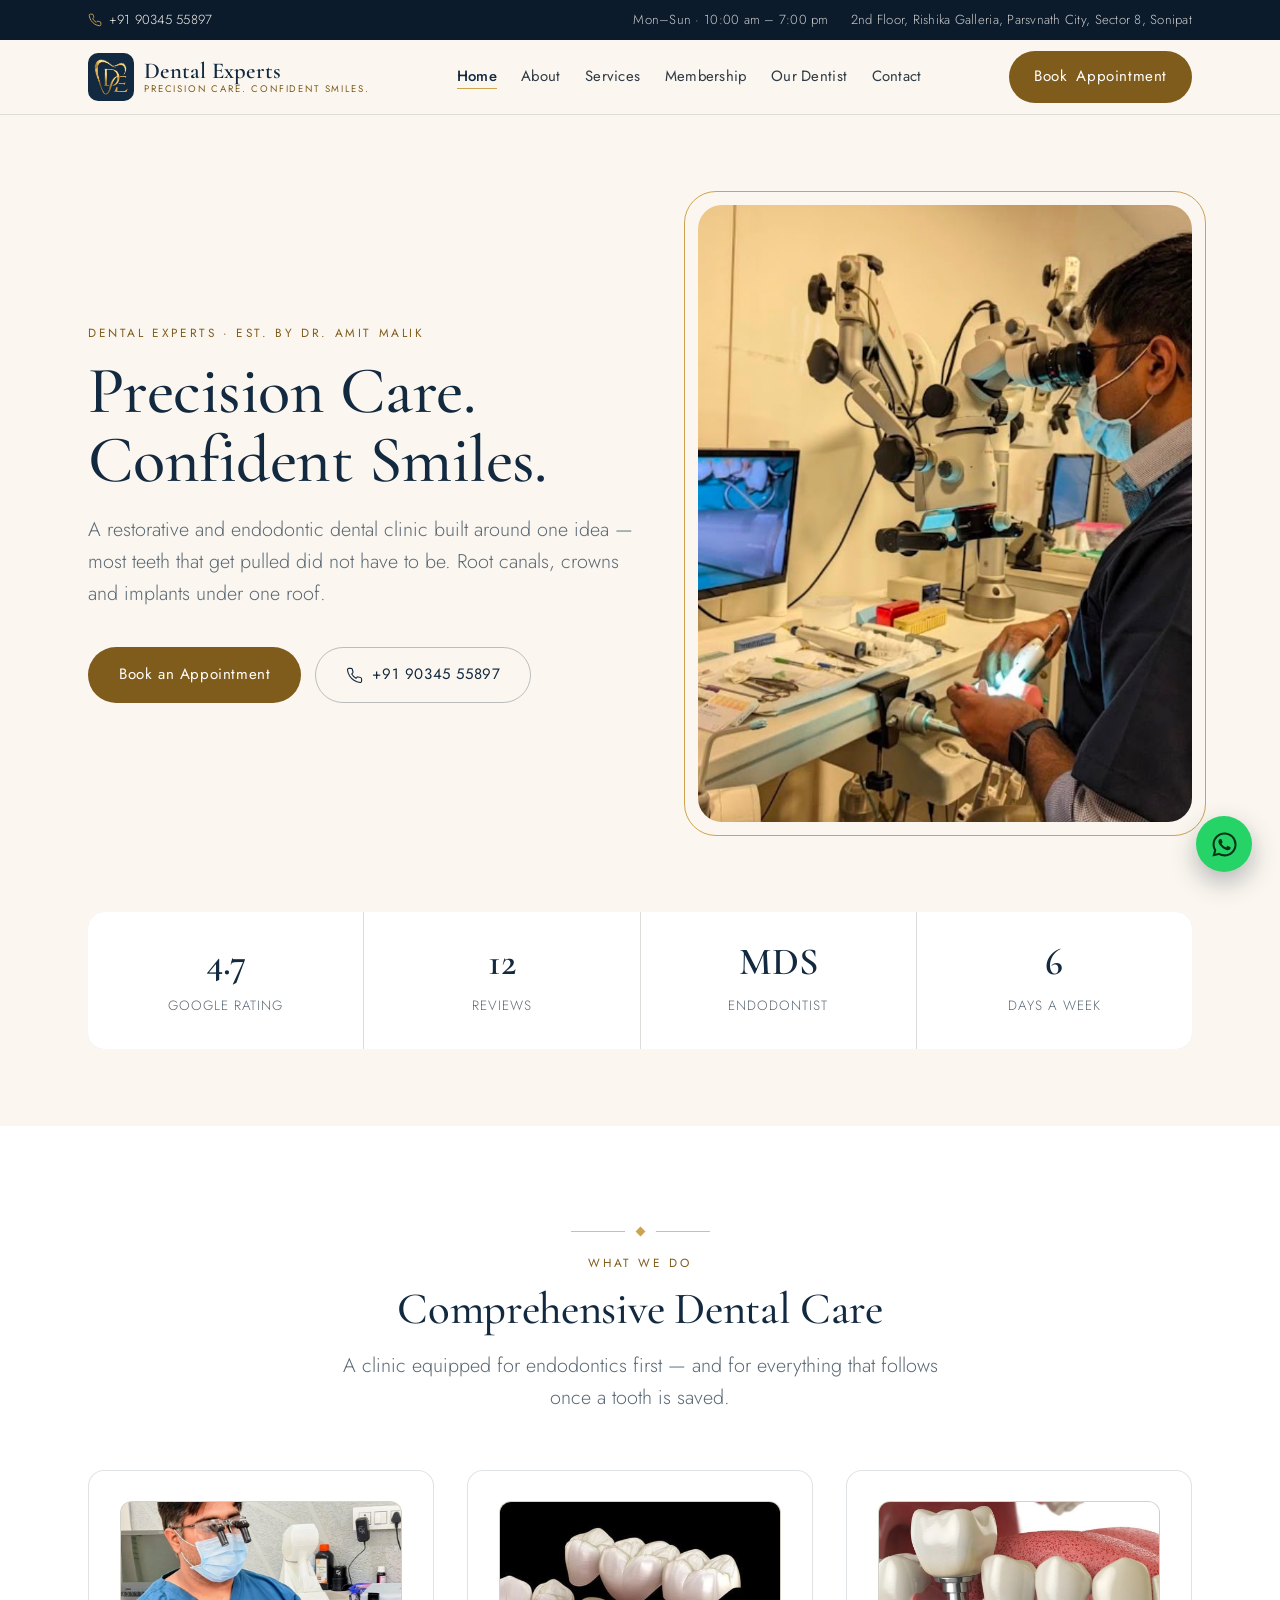
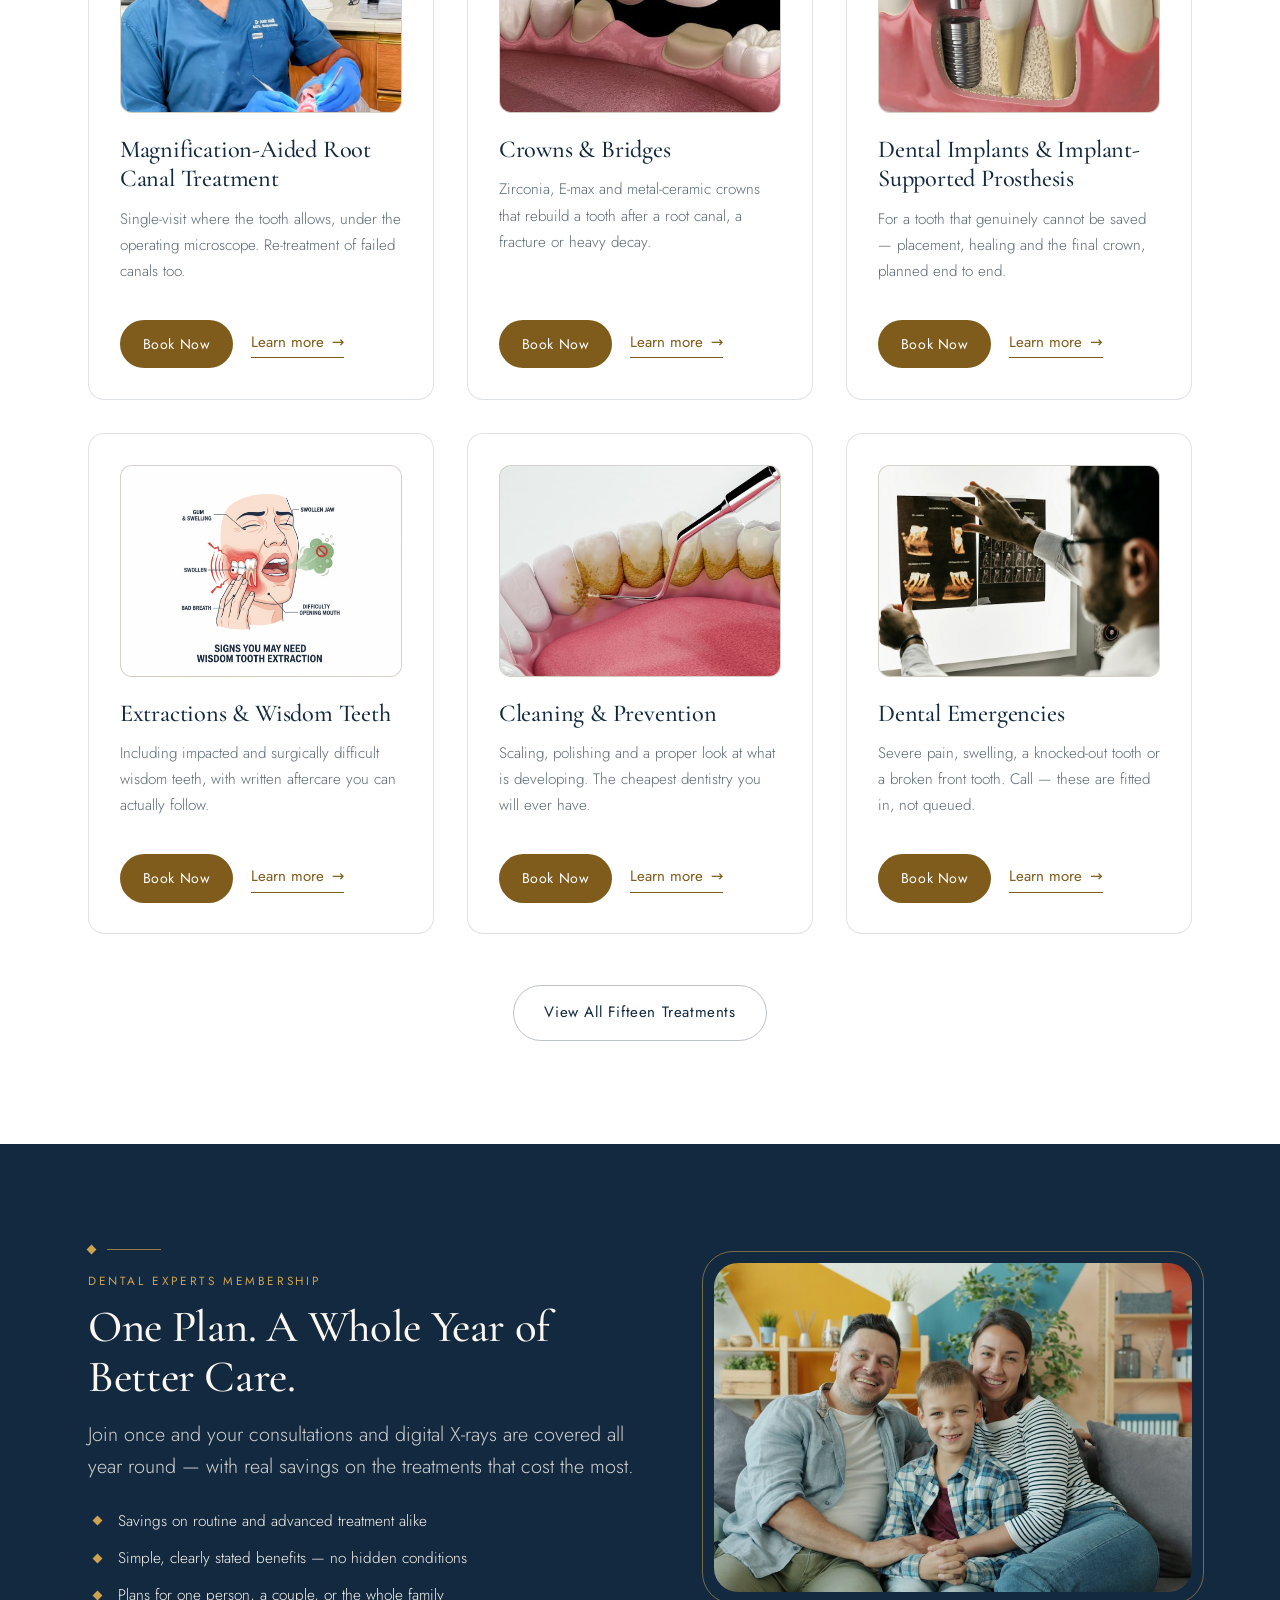
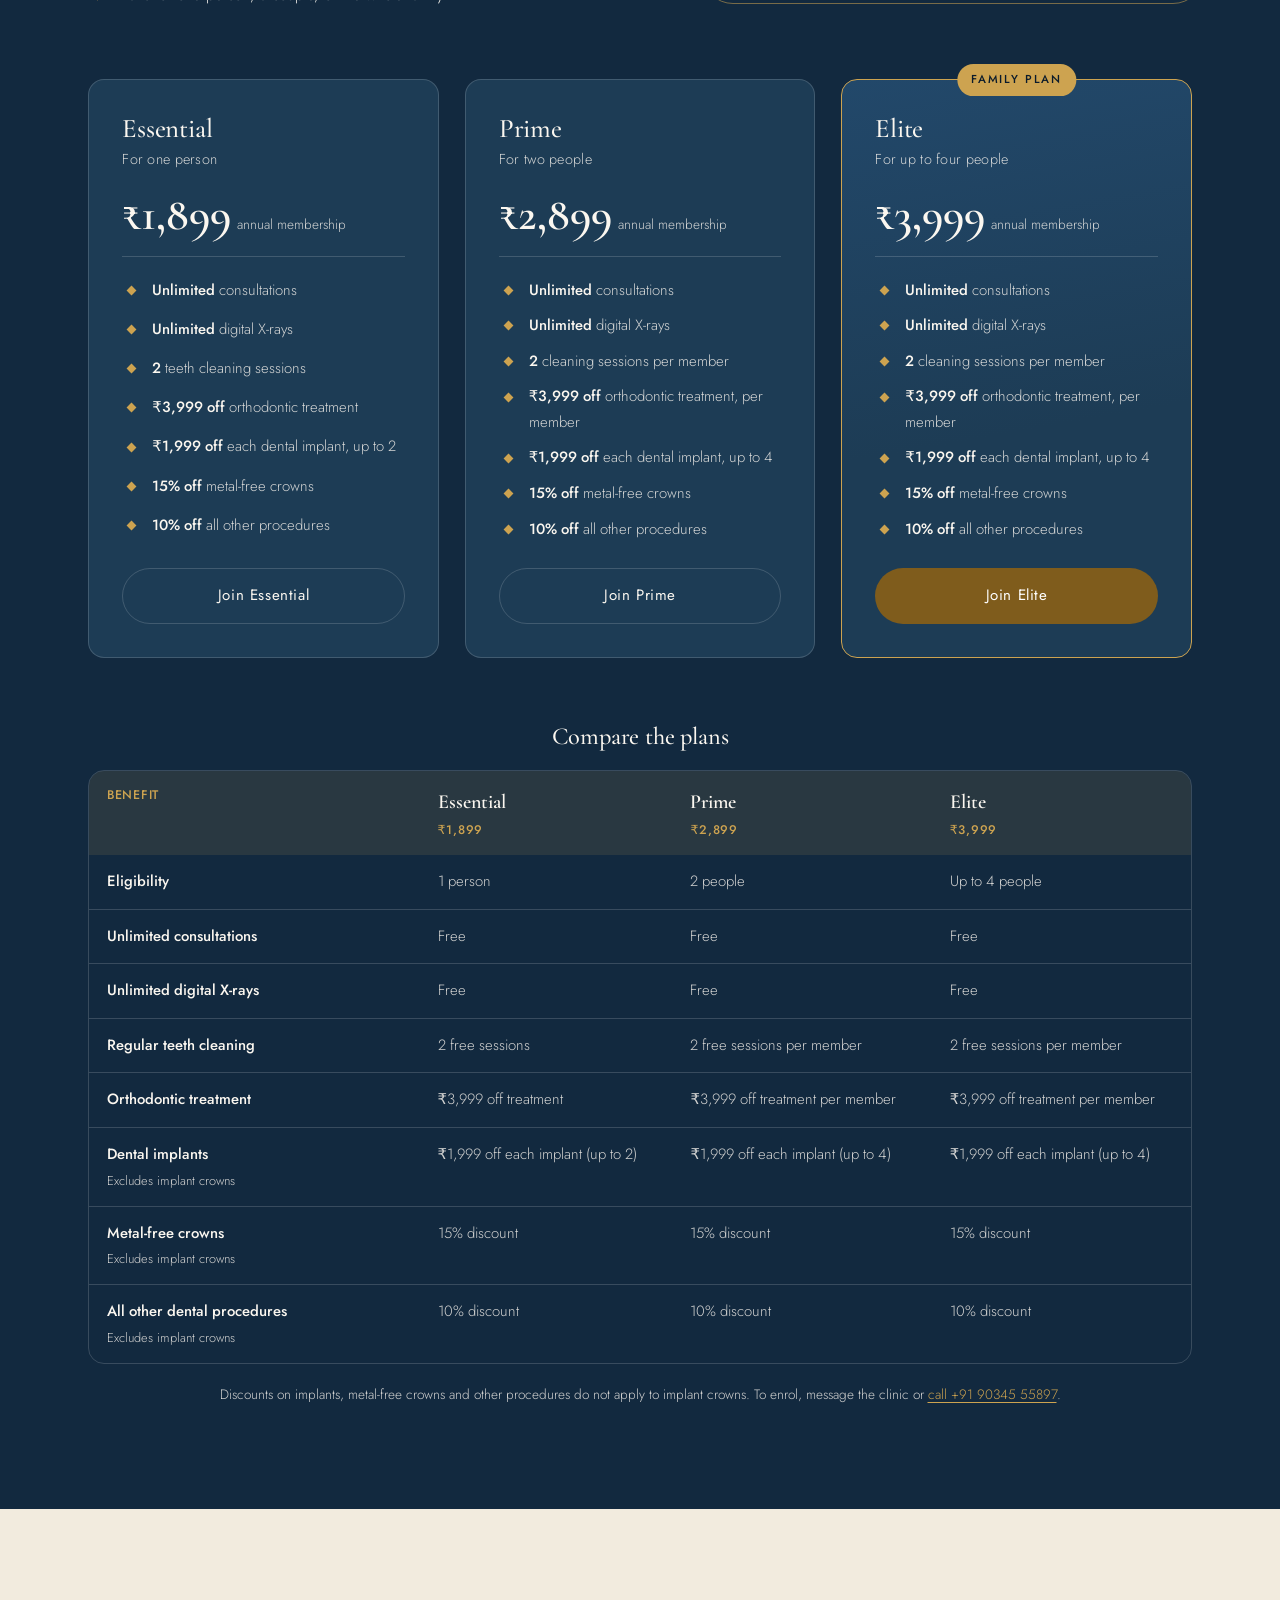
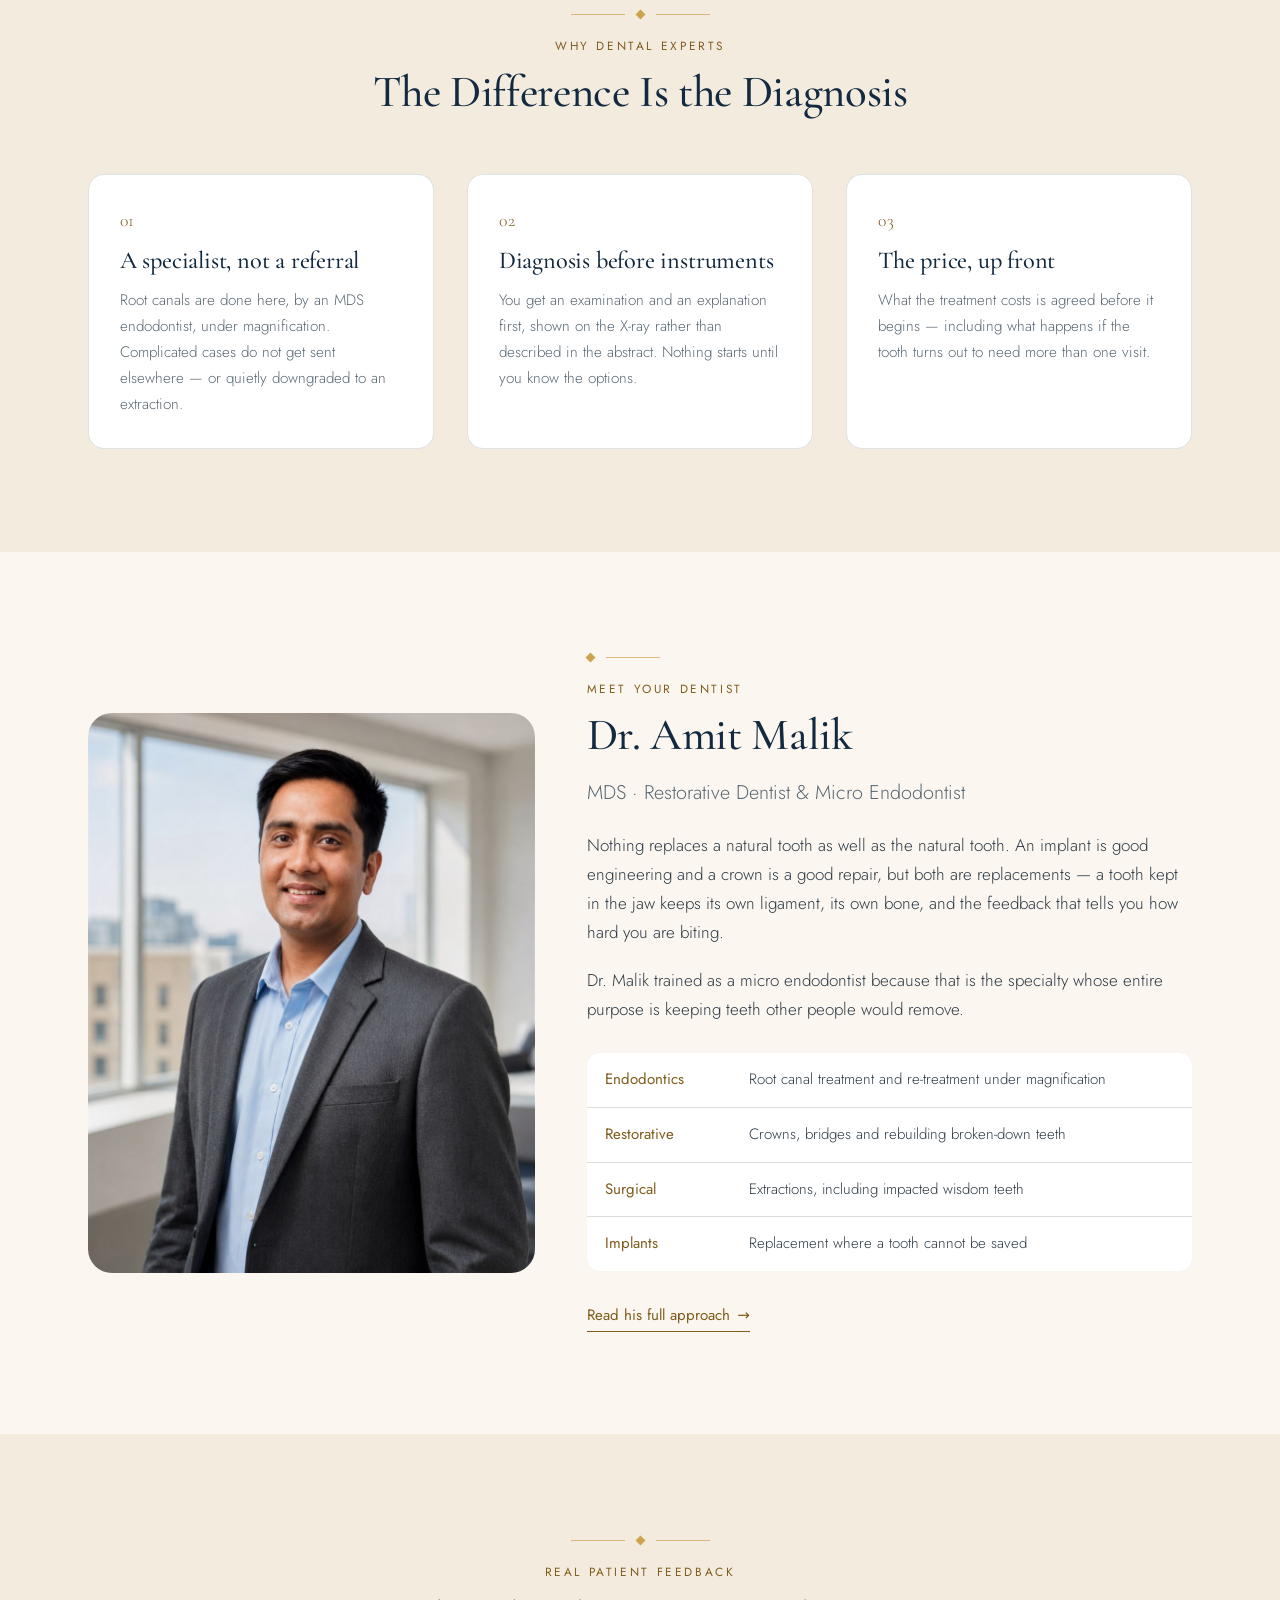
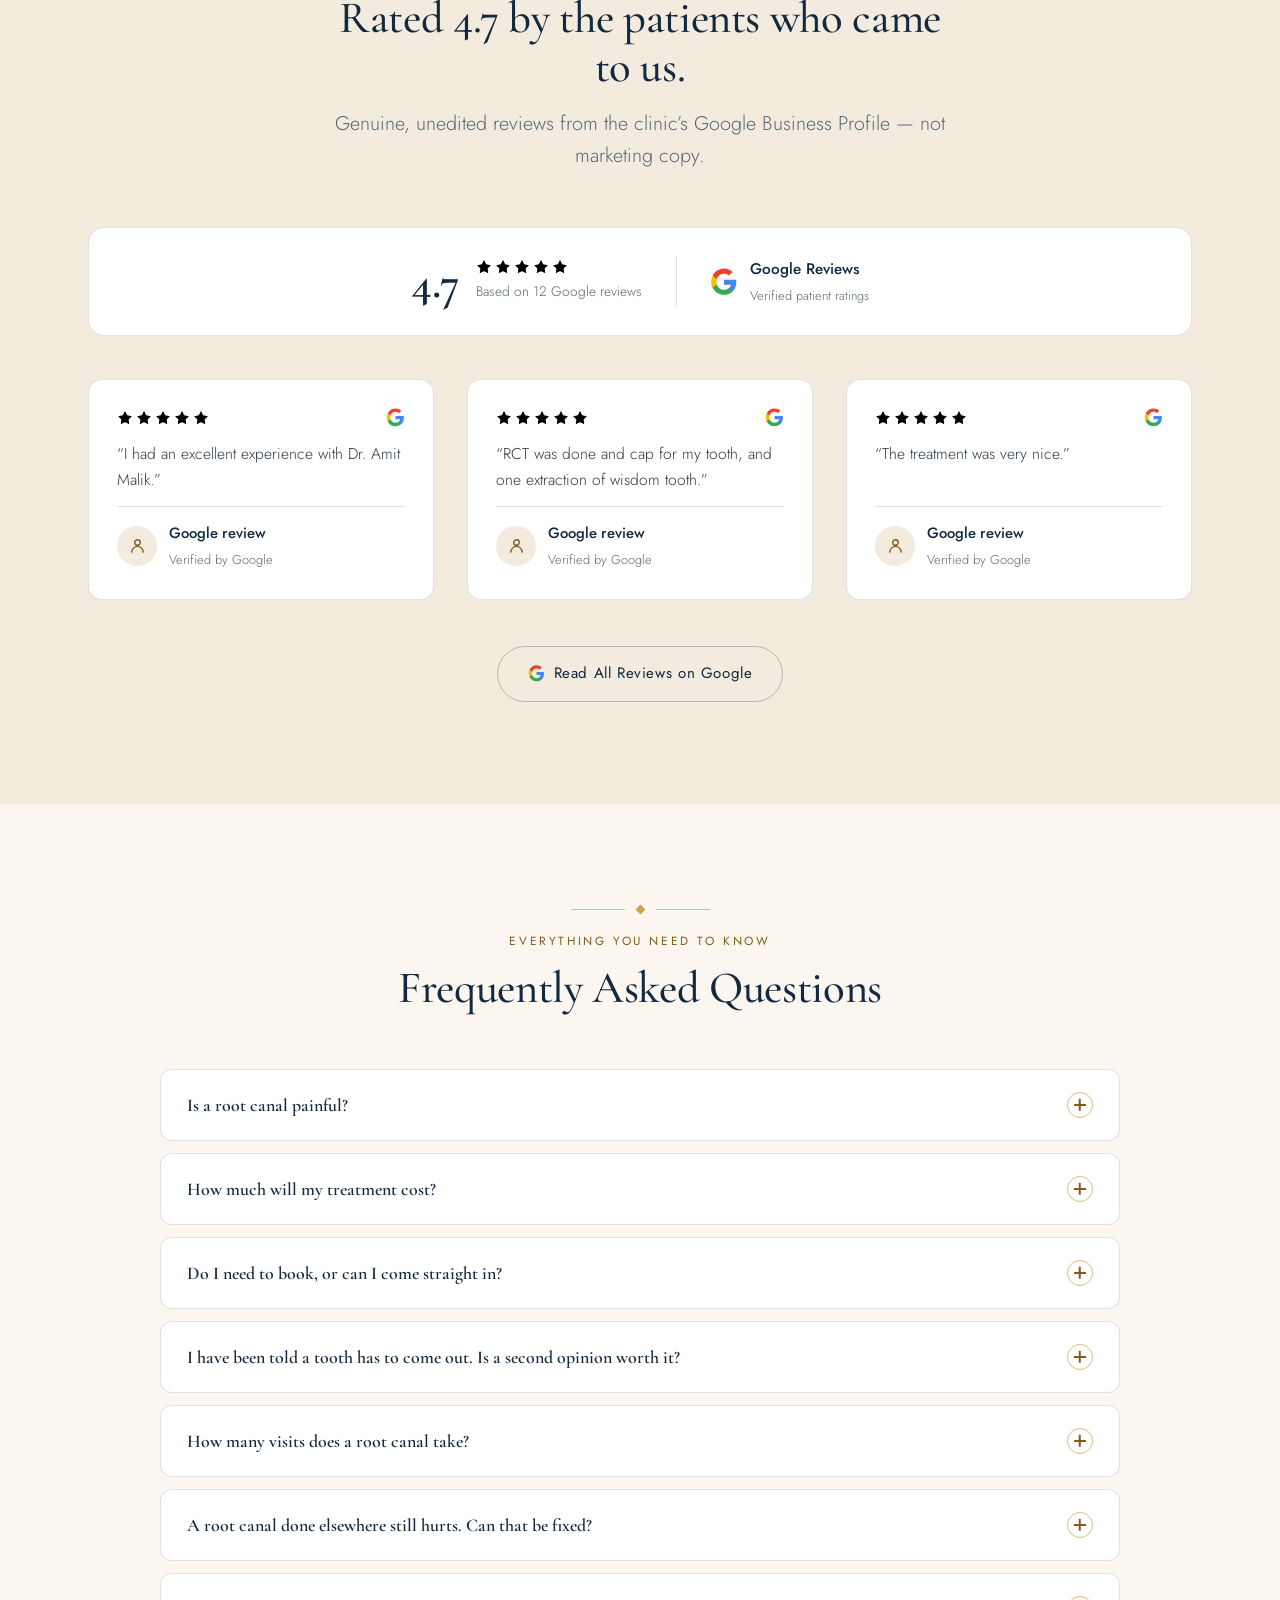
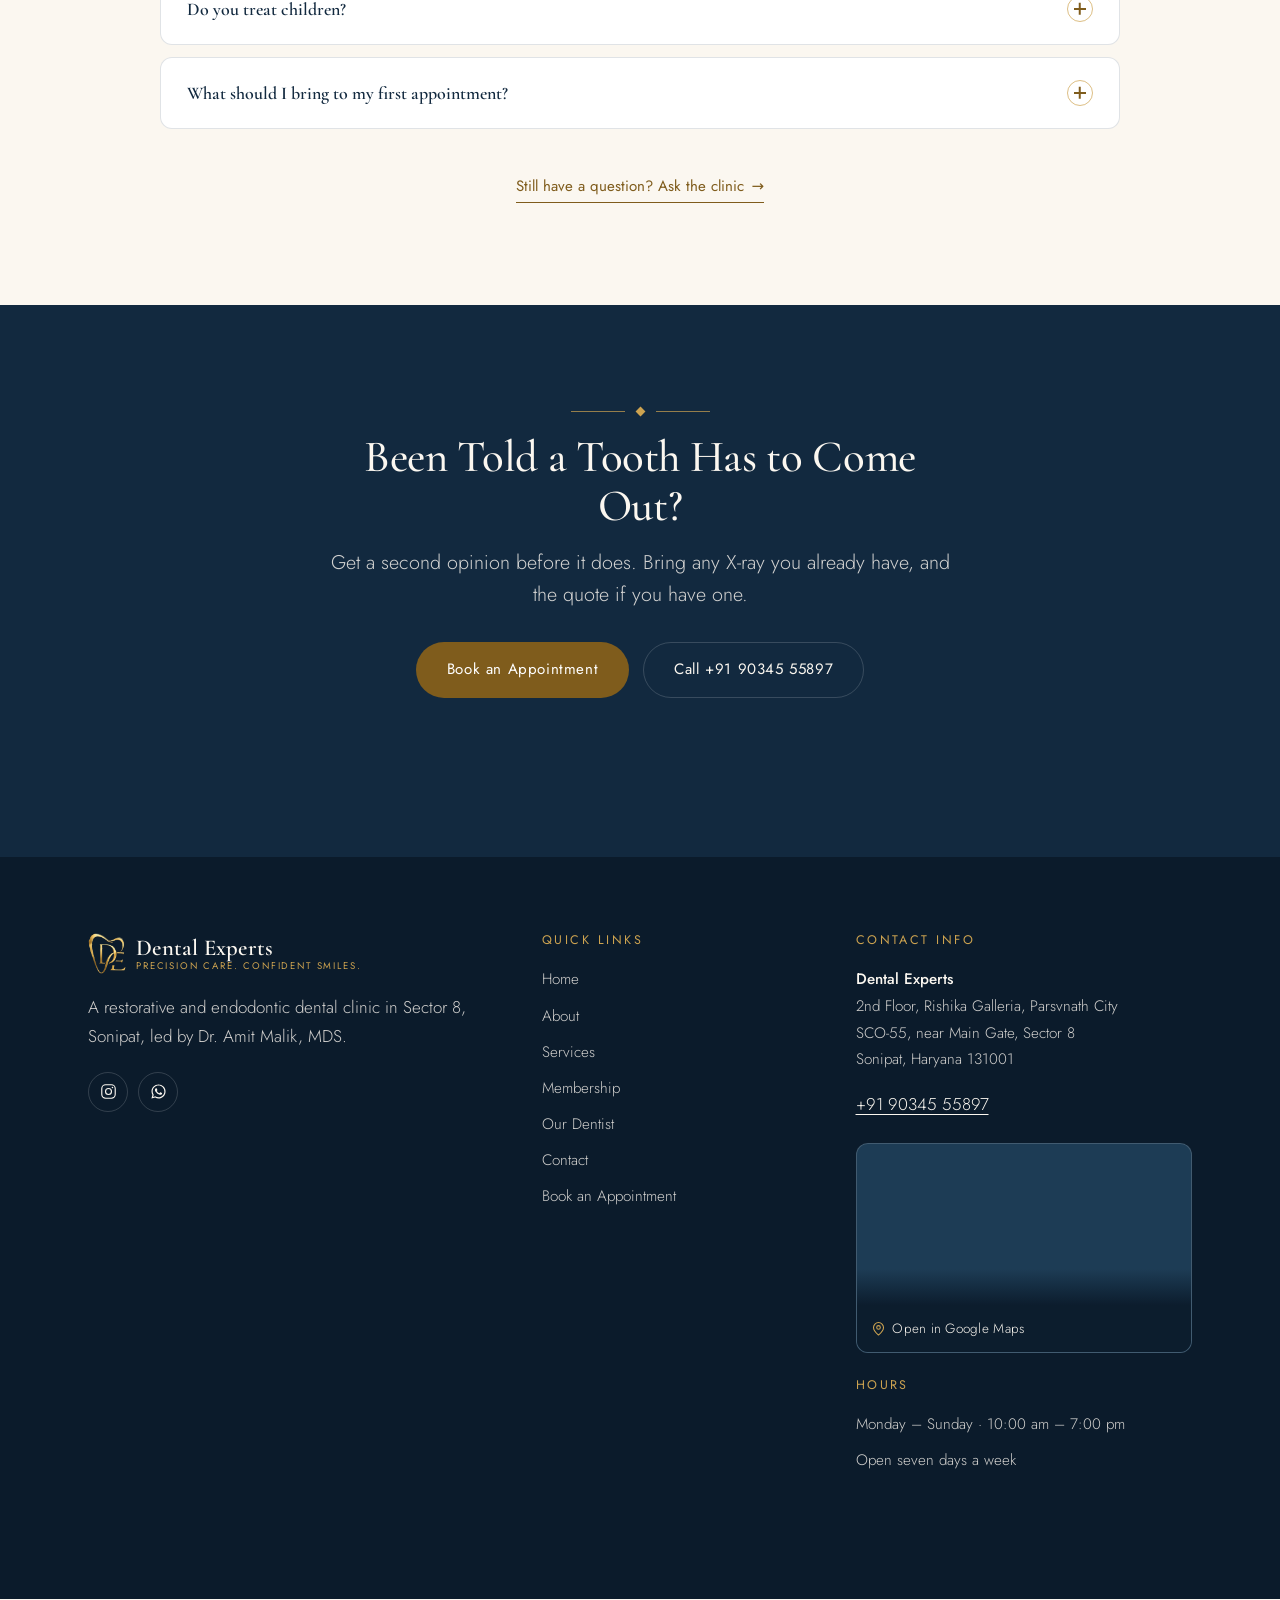
==== commit b8a0383a: "Fifteen treatments, and the clinic's own case images Adds Braces, Invisalign, Full Mouth Rehabilitat" ====
--- a/index.html
+++ b/index.html
@@ -78,10 +78,19 @@
     "itemListElement": [
       { "@type": "Offer", "itemOffered": { "@type": "Service", "name": "Magnification-Aided Root Canal Treatment" } },
       { "@type": "Offer", "itemOffered": { "@type": "Service", "name": "Crowns & Bridges" } },
-      { "@type": "Offer", "itemOffered": { "@type": "Service", "name": "Dental Implants" } },
+      { "@type": "Offer", "itemOffered": { "@type": "Service", "name": "Dental Implants & Implant-Supported Prosthesis" } },
+      { "@type": "Offer", "itemOffered": { "@type": "Service", "name": "Full Mouth Rehabilitation" } },
       { "@type": "Offer", "itemOffered": { "@type": "Service", "name": "Extractions & Wisdom Teeth" } },
       { "@type": "Offer", "itemOffered": { "@type": "Service", "name": "Cleaning & Preventive Care" } },
-      { "@type": "Offer", "itemOffered": { "@type": "Service", "name": "Gum Treatment" } }
+      { "@type": "Offer", "itemOffered": { "@type": "Service", "name": "Gum Treatment" } },
+      { "@type": "Offer", "itemOffered": { "@type": "Service", "name": "Braces" } },
+      { "@type": "Offer", "itemOffered": { "@type": "Service", "name": "Invisalign" } },
+      { "@type": "Offer", "itemOffered": { "@type": "Service", "name": "Teeth Whitening" } },
+      { "@type": "Offer", "itemOffered": { "@type": "Service", "name": "Smile Design" } },
+      { "@type": "Offer", "itemOffered": { "@type": "Service", "name": "Dentures" } },
+      { "@type": "Offer", "itemOffered": { "@type": "Service", "name": "Children's Dentistry" } },
+      { "@type": "Offer", "itemOffered": { "@type": "Service", "name": "Dental Trauma Management" } },
+      { "@type": "Offer", "itemOffered": { "@type": "Service", "name": "Dental Emergencies" } }
     ]
   }
 }
@@ -277,28 +286,28 @@
         </article>
 
         <article class="card svc-card">
-          <figure class="svc-media"><img src="assets/img/treatments/crowns.jpg" alt="A dentist explaining a cross-section model of a tooth" width="900" height="675" loading="lazy" decoding="async"></figure>
+          <figure class="svc-media"><img src="assets/img/treatments/crowns.jpg" alt="A dental bridge being seated over two prepared teeth" width="480" height="360" loading="lazy" decoding="async"></figure>
           <h3 class="d3">Crowns &amp; Bridges</h3>
           <p>Zirconia, E-max and metal-ceramic crowns that rebuild a tooth after a root canal, a fracture or heavy decay.</p>
           <p class="svc-book svc-actions"><a class="btn btn-gold" href="contact.html?service=crowns#book" aria-label="Book Now: Crowns and Bridges">Book Now</a><a class="link-a" href="services.html#crowns" aria-label="Learn more about Crowns and Bridges">Learn more</a></p>
         </article>
 
         <article class="card svc-card">
-          <figure class="svc-media"><img src="assets/img/treatments/implants.jpg" alt="Model of a dental implant set between natural teeth" width="900" height="600" loading="lazy" decoding="async"></figure>
-          <h3 class="d3">Dental Implants</h3>
+          <figure class="svc-media"><img src="assets/img/treatments/implants.jpg" alt="A dental implant placed in the jawbone beside natural teeth" width="1000" height="750" loading="lazy" decoding="async"></figure>
+          <h3 class="d3">Dental Implants &amp; Implant-Supported Prosthesis</h3>
           <p>For a tooth that genuinely cannot be saved &mdash; placement, healing and the final crown, planned end to end.</p>
           <p class="svc-book svc-actions"><a class="btn btn-gold" href="contact.html?service=implants#book" aria-label="Book Now: Dental Implants">Book Now</a><a class="link-a" href="services.html#implants" aria-label="Learn more about Dental Implants">Learn more</a></p>
         </article>
 
         <article class="card svc-card">
-          <figure class="svc-media"><img src="assets/img/treatments/extractions.jpg" alt="A dental mirror and probe in use during an examination" width="900" height="675" loading="lazy" decoding="async"></figure>
+          <figure class="svc-media"><img src="assets/img/treatments/extractions.jpg" alt="Diagram of the signs a wisdom tooth may need removing: swollen gum and jaw, bad breath, and difficulty opening the mouth" width="1067" height="800" loading="lazy" decoding="async"></figure>
           <h3 class="d3">Extractions &amp; Wisdom Teeth</h3>
           <p>Including impacted and surgically difficult wisdom teeth, with written aftercare you can actually follow.</p>
           <p class="svc-book svc-actions"><a class="btn btn-gold" href="contact.html?service=extractions#book" aria-label="Book Now: Extractions and Wisdom Teeth">Book Now</a><a class="link-a" href="services.html#extractions" aria-label="Learn more about Extractions and Wisdom Teeth">Learn more</a></p>
         </article>
 
         <article class="card svc-card">
-          <figure class="svc-media"><img src="assets/img/treatments/cleaning.jpg" alt="A patient in the dental chair during a check-up, with a scan of the teeth on screen" width="900" height="720" loading="lazy" decoding="async"></figure>
+          <figure class="svc-media"><img src="assets/img/treatments/cleaning.jpg" alt="Hardened deposit being removed from the teeth at the gumline" width="1000" height="750" loading="lazy" decoding="async"></figure>
           <h3 class="d3">Cleaning &amp; Prevention</h3>
           <p>Scaling, polishing and a proper look at what is developing. The cheapest dentistry you will ever have.</p>
           <p class="svc-book svc-actions"><a class="btn btn-gold" href="contact.html?service=cleaning#book" aria-label="Book Now: Cleaning and Prevention">Book Now</a><a class="link-a" href="services.html#cleaning" aria-label="Learn more about Cleaning and Prevention">Learn more</a></p>
@@ -313,7 +322,7 @@
       </div>
 
       <p class="rev" style="text-align:center;margin-top:clamp(32px,4vw,52px)">
-        <a class="btn btn-line" href="services.html">View All Ten Treatments</a>
+        <a class="btn btn-line" href="services.html">View All Fifteen Treatments</a>
       </p>
     </div>
   </section>
--- a/assets/css/site.css
+++ b/assets/css/site.css
@@ -1062,3 +1062,8 @@
    description split the spare height and the buttons sat at different
    heights across a row. The button row takes only what it needs. */
 .svc-card > .svc-book { flex: none; }
+
+/* Multi-panel clinical figures (a surgical sequence, a before-and-after)
+   must not be cropped — half the story would be cut off — so they sit inside
+   the frame instead of filling it. */
+.svc-media img.fit { object-fit: contain; }
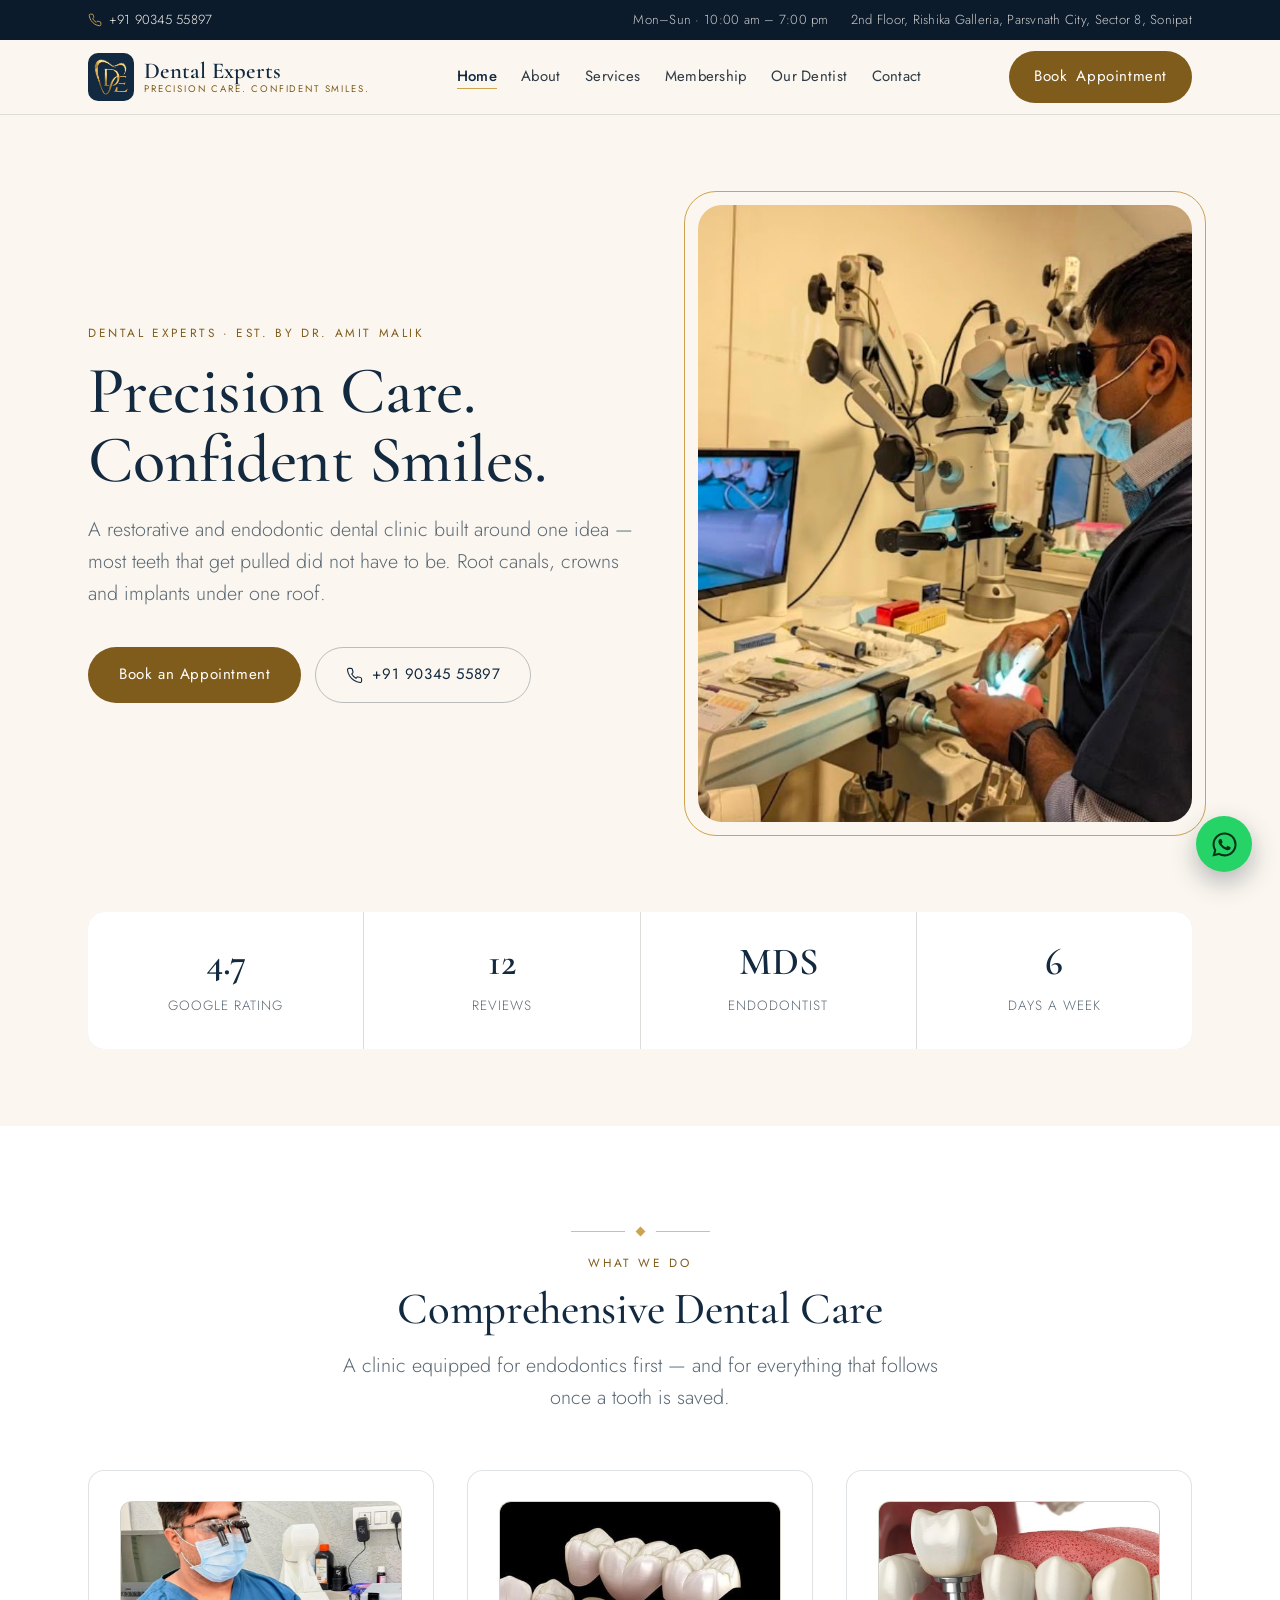
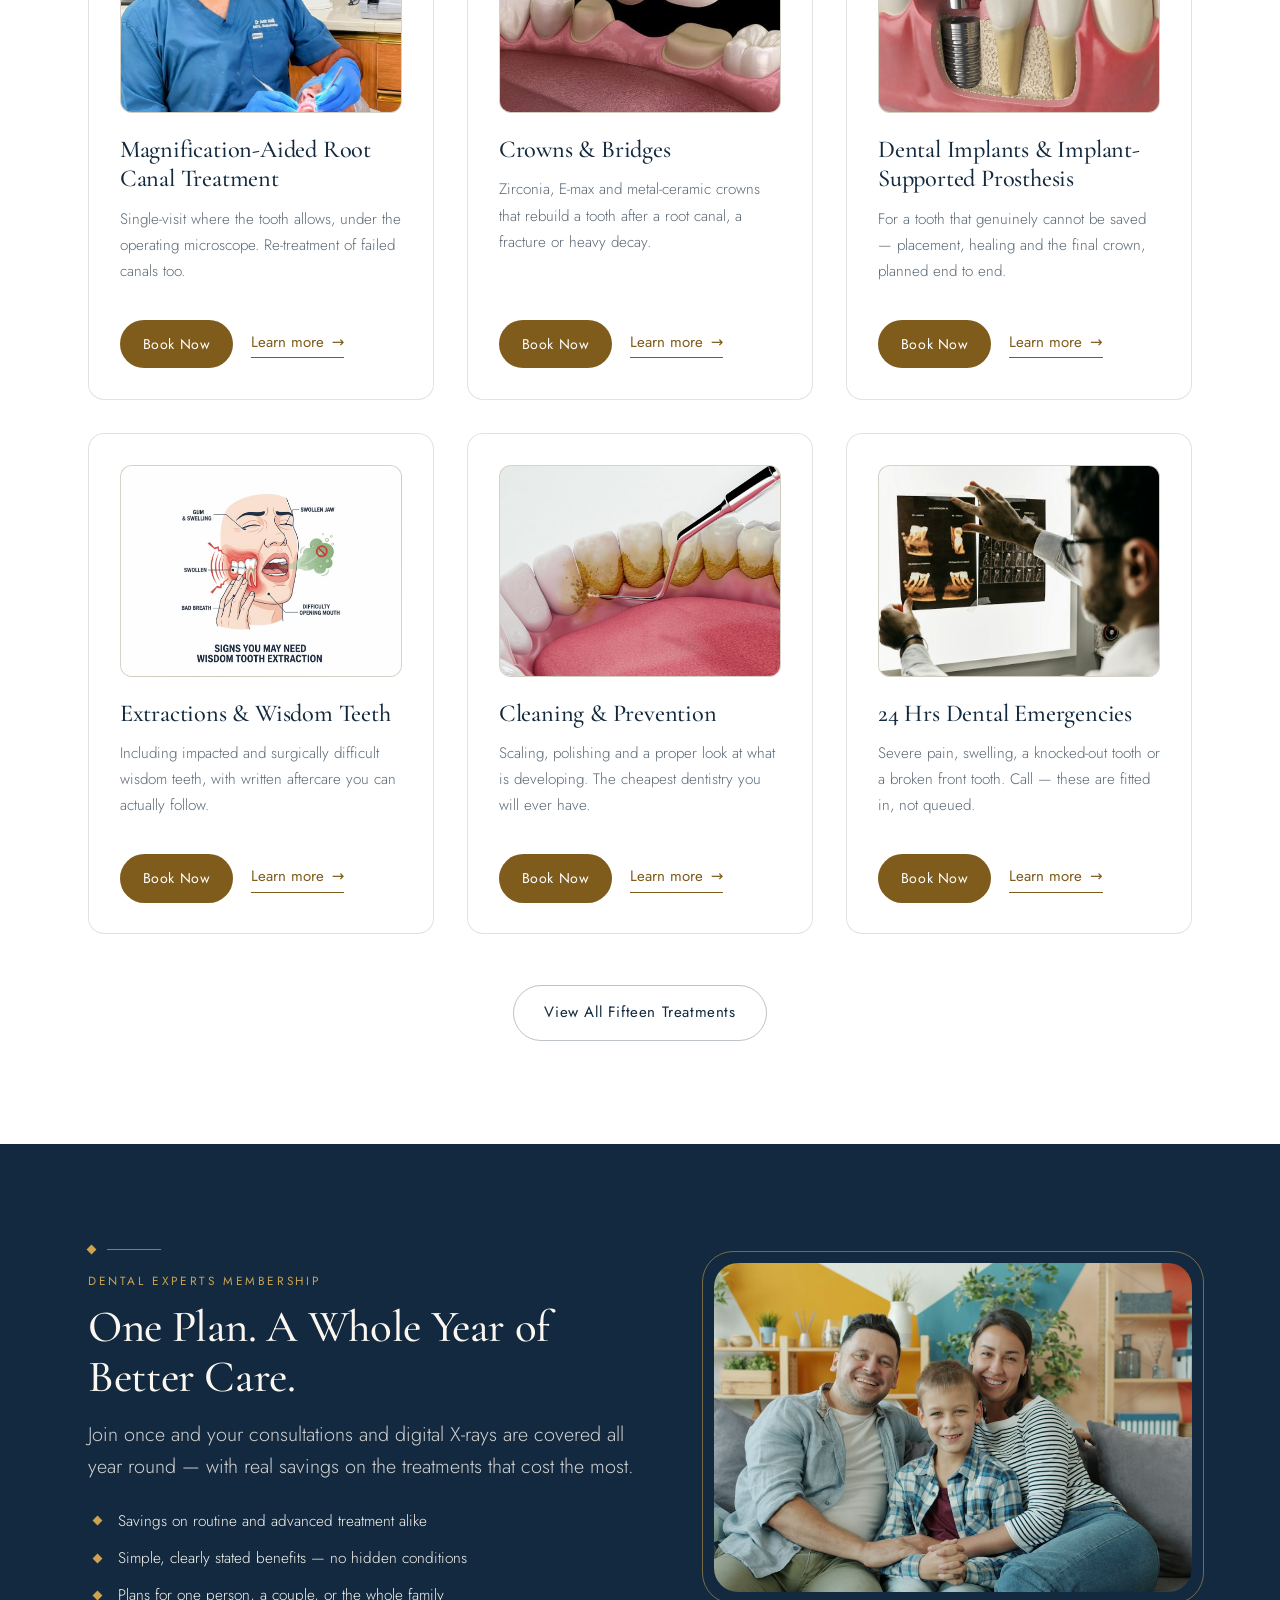
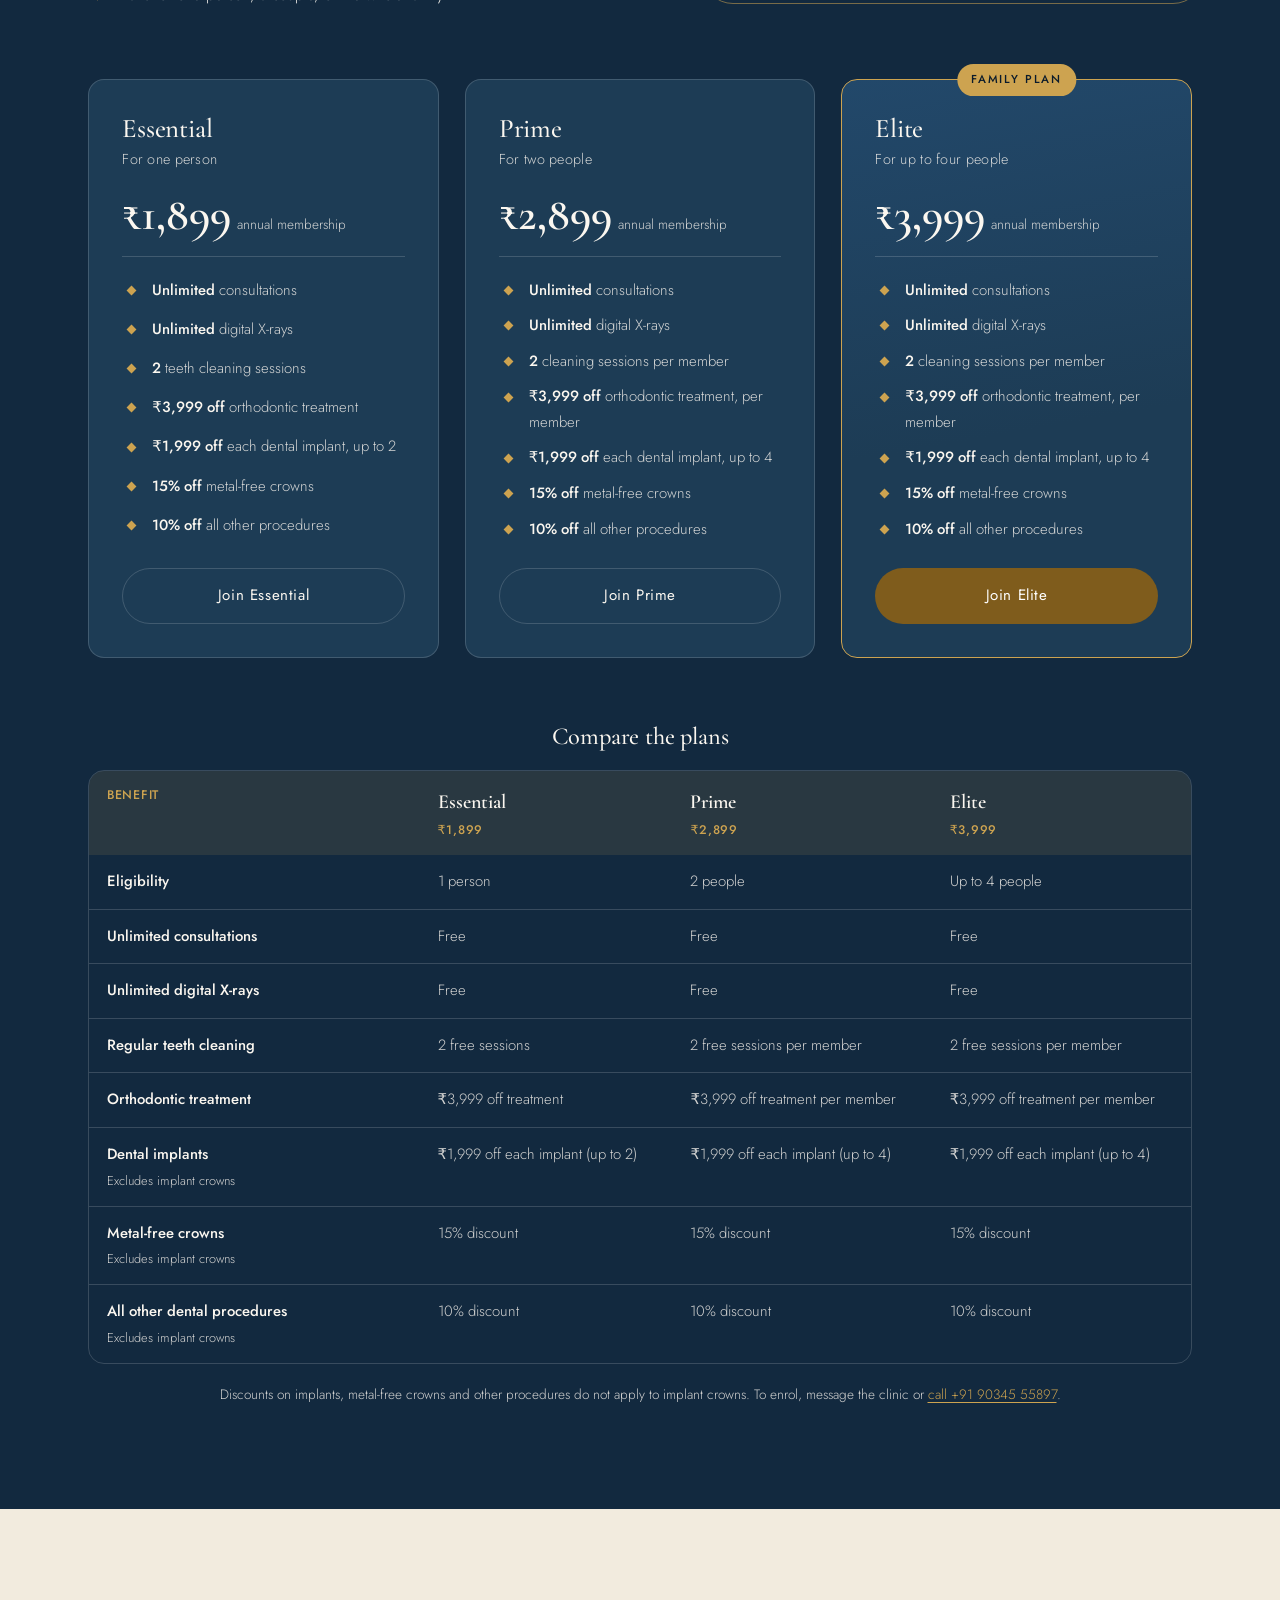
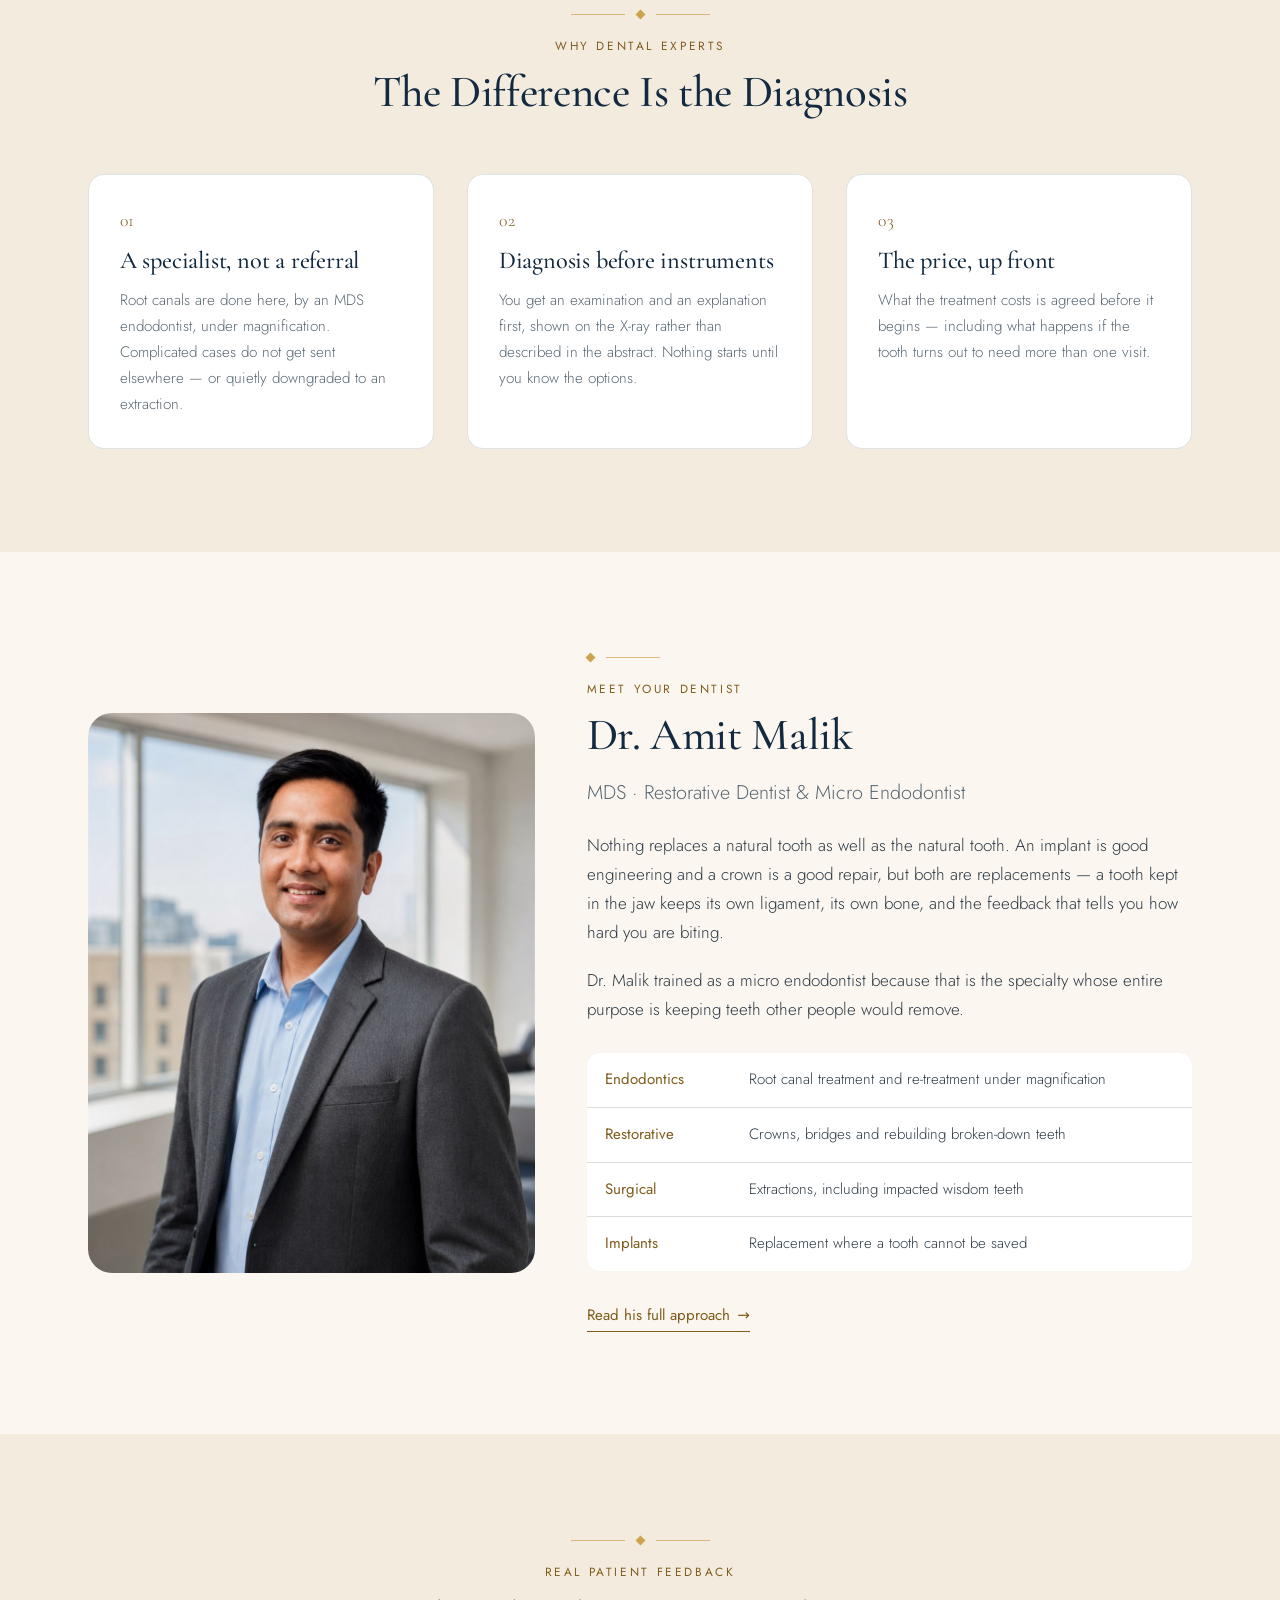
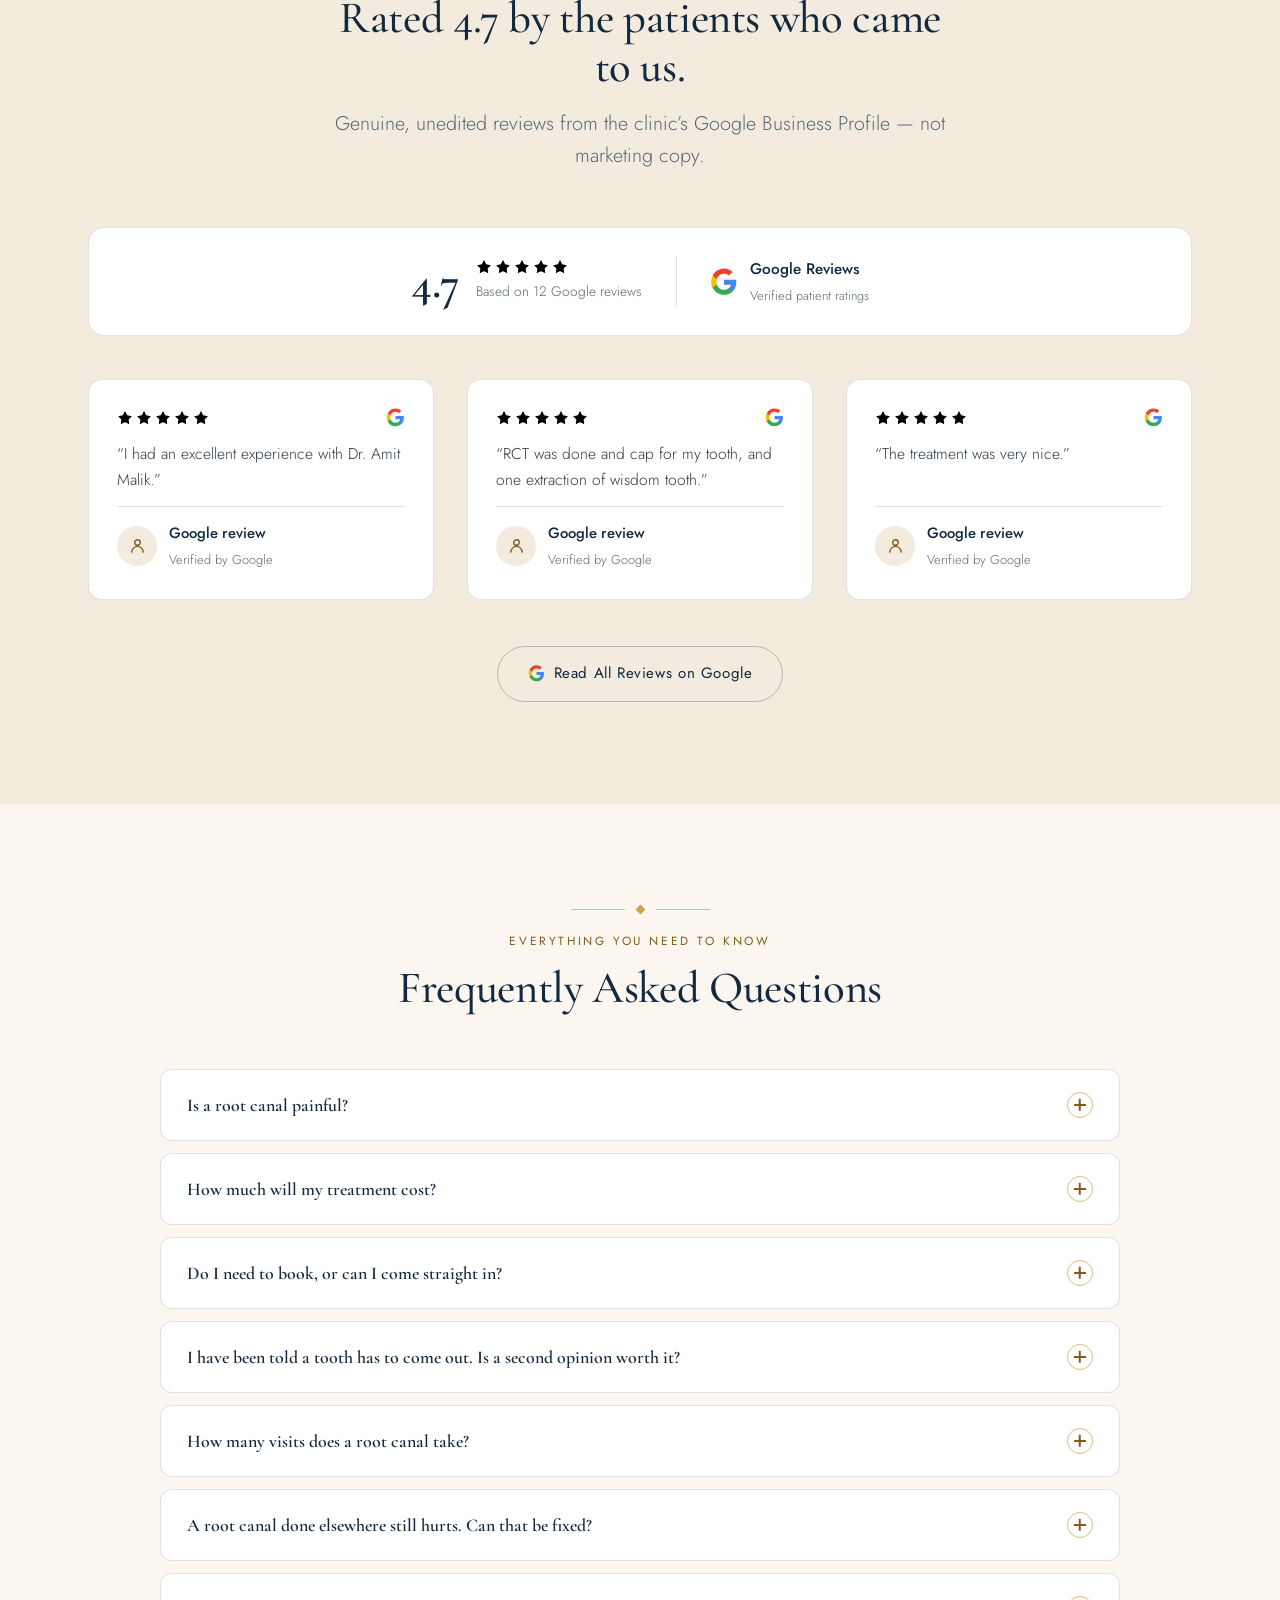
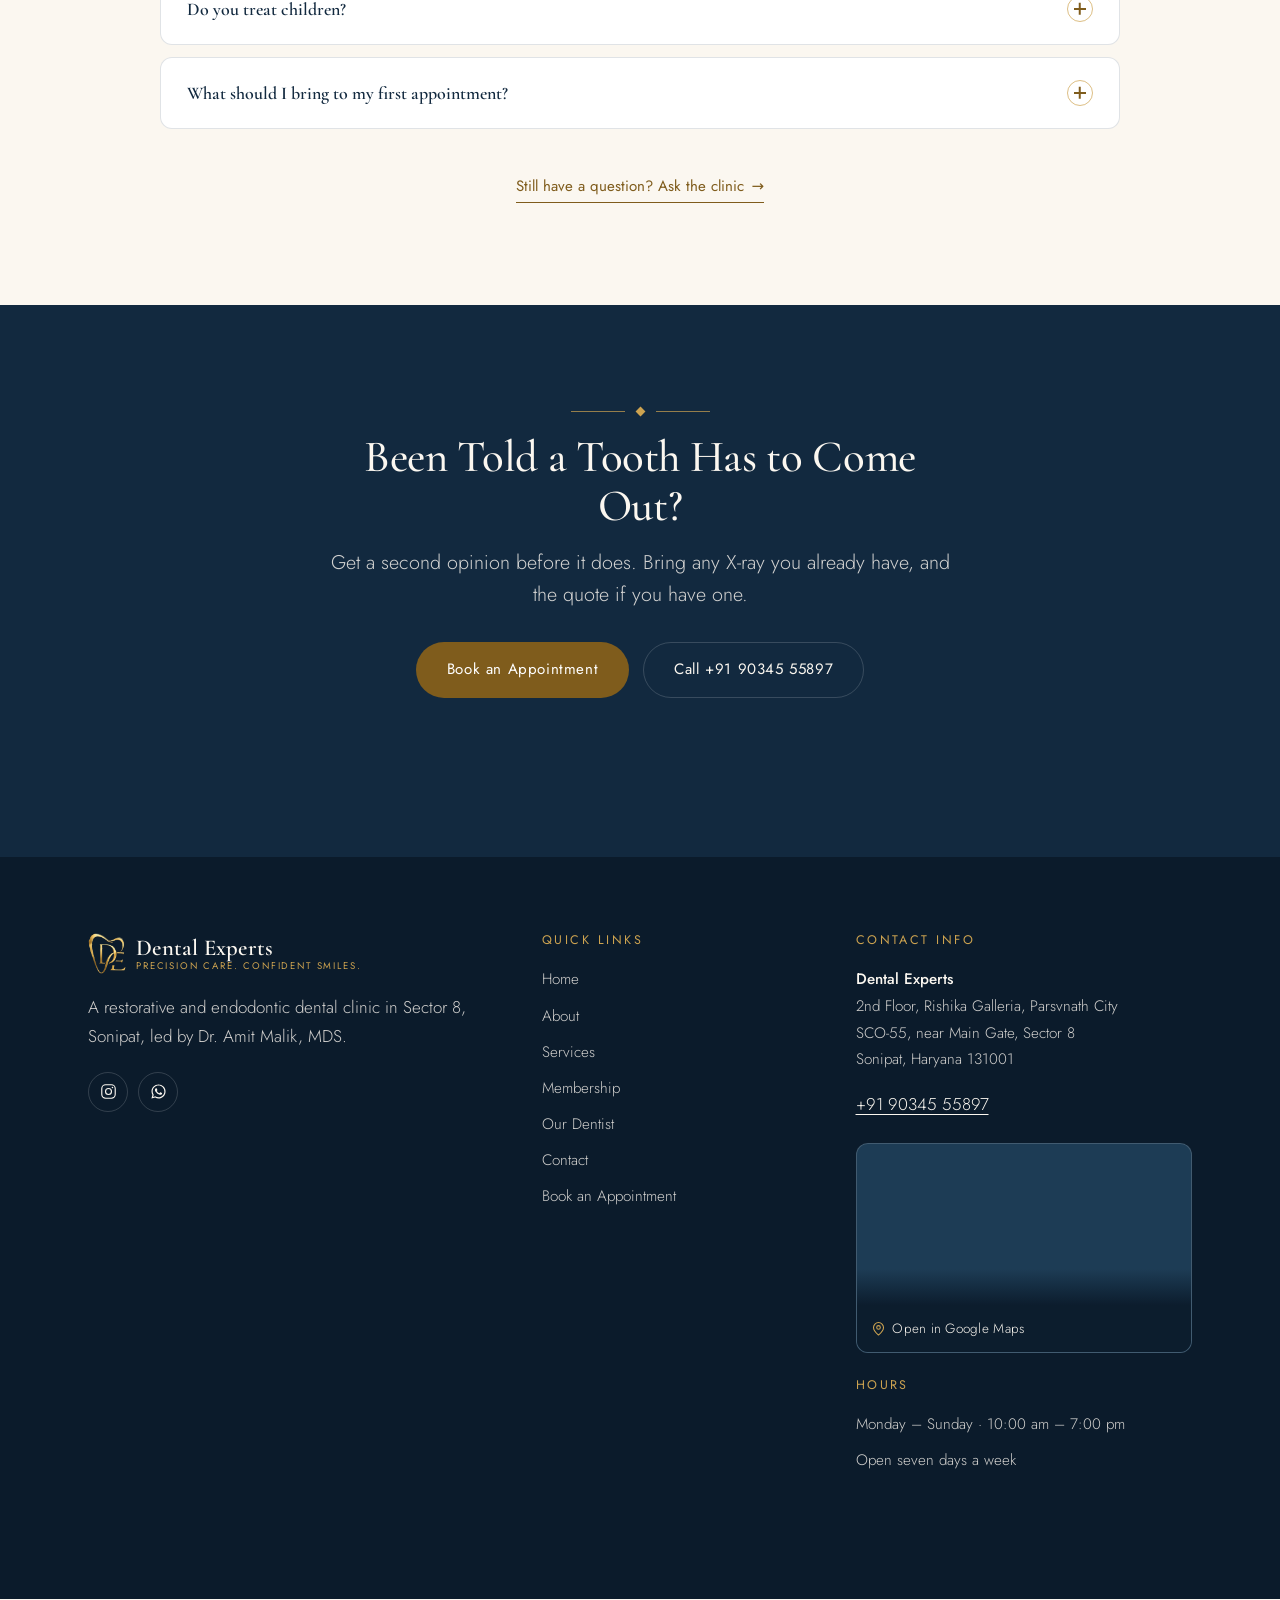
==== commit 6f06980d: "Replace braces, denture and trauma photos; rename emergency service New clinic-supplied imagery for " ====
--- a/index.html
+++ b/index.html
@@ -90,7 +90,7 @@
       { "@type": "Offer", "itemOffered": { "@type": "Service", "name": "Dentures" } },
       { "@type": "Offer", "itemOffered": { "@type": "Service", "name": "Children's Dentistry" } },
       { "@type": "Offer", "itemOffered": { "@type": "Service", "name": "Dental Trauma Management" } },
-      { "@type": "Offer", "itemOffered": { "@type": "Service", "name": "Dental Emergencies" } }
+      { "@type": "Offer", "itemOffered": { "@type": "Service", "name": "24 Hrs Dental Emergencies" } }
     ]
   }
 }
@@ -315,9 +315,9 @@
 
         <article class="card svc-card">
           <figure class="svc-media"><img src="assets/img/treatments/emergency.jpg" alt="A dentist reviewing dental X-rays on a light box" width="900" height="600" loading="lazy" decoding="async"></figure>
-          <h3 class="d3">Dental Emergencies</h3>
+          <h3 class="d3">24 Hrs Dental Emergencies</h3>
           <p>Severe pain, swelling, a knocked-out tooth or a broken front tooth. Call &mdash; these are fitted in, not queued.</p>
-          <p class="svc-book svc-actions"><a class="btn btn-gold" href="contact.html?service=emergency#book" aria-label="Book Now: Dental Emergencies">Book Now</a><a class="link-a" href="services.html#emergency" aria-label="Learn more about Dental Emergencies">Learn more</a></p>
+          <p class="svc-book svc-actions"><a class="btn btn-gold" href="contact.html?service=emergency#book" aria-label="Book Now: 24 Hrs Dental Emergencies">Book Now</a><a class="link-a" href="services.html#emergency" aria-label="Learn more about 24 Hrs Dental Emergencies">Learn more</a></p>
         </article>
       </div>
 
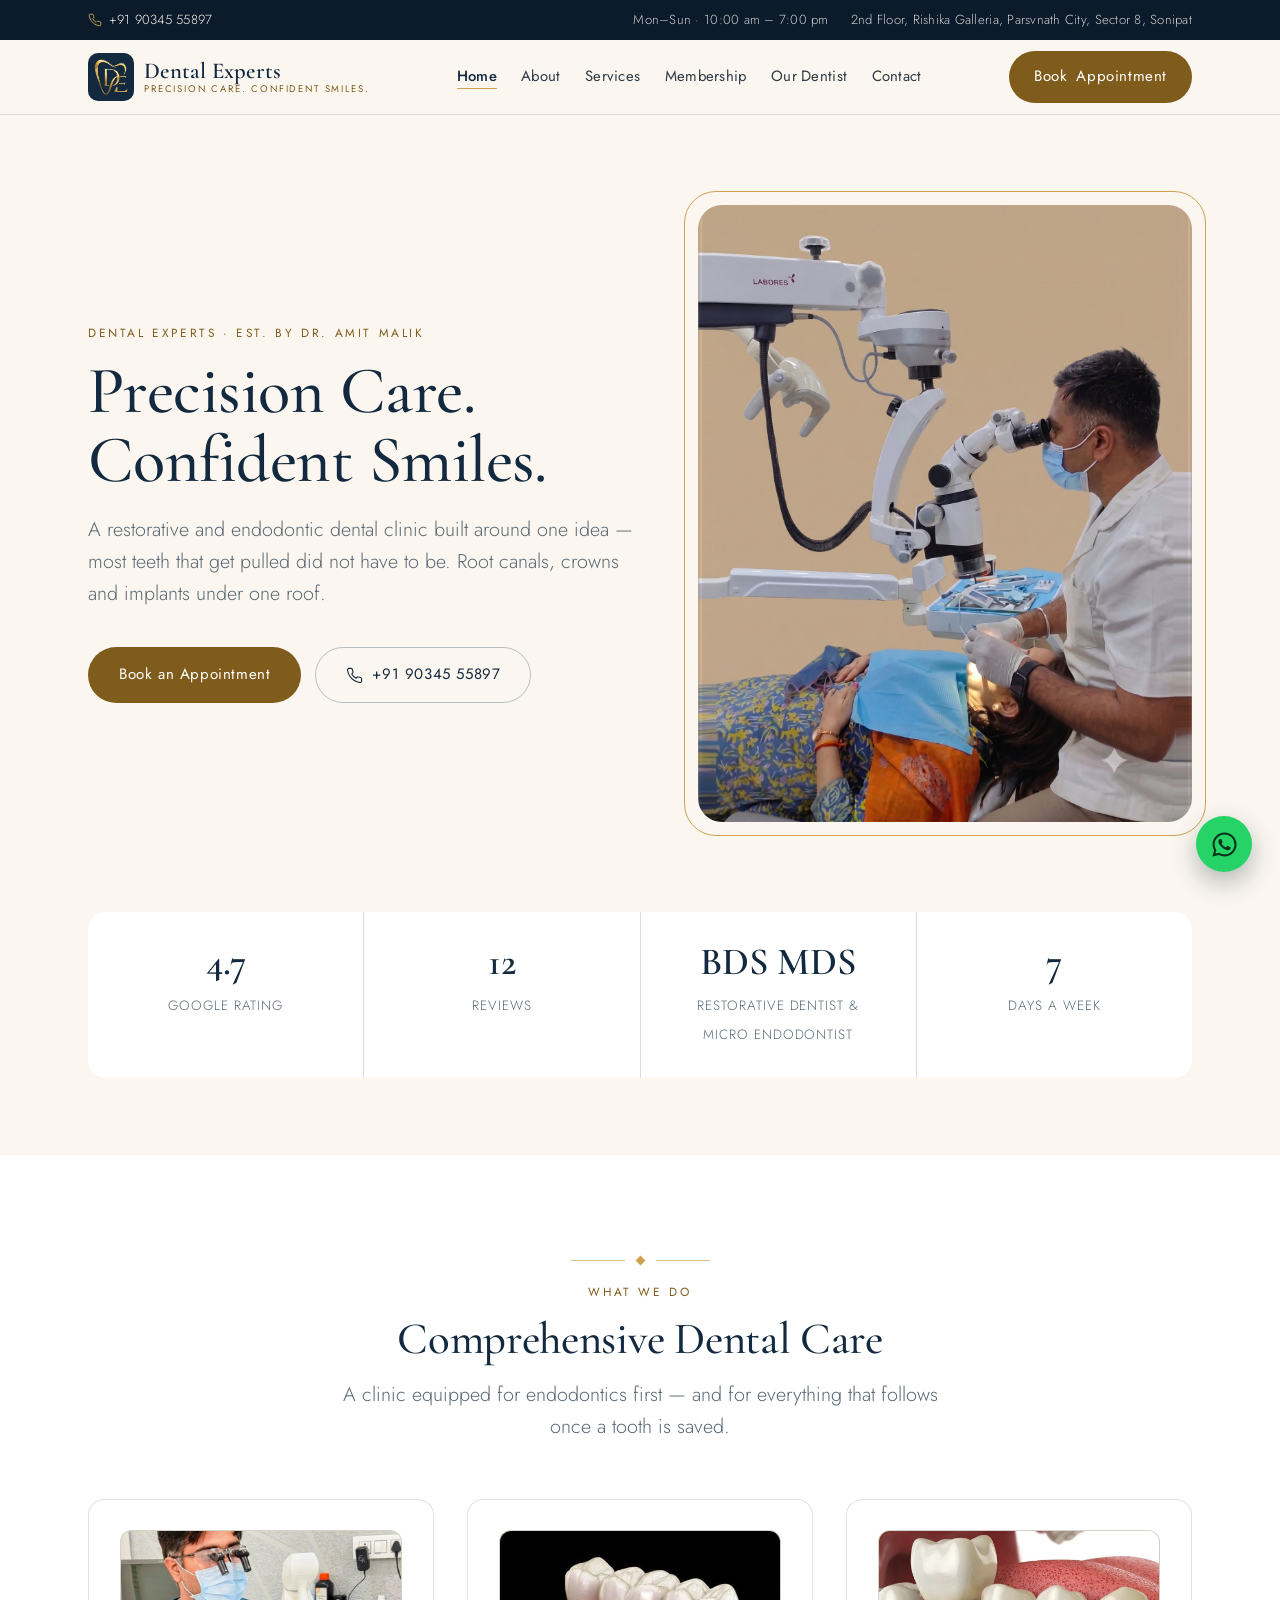
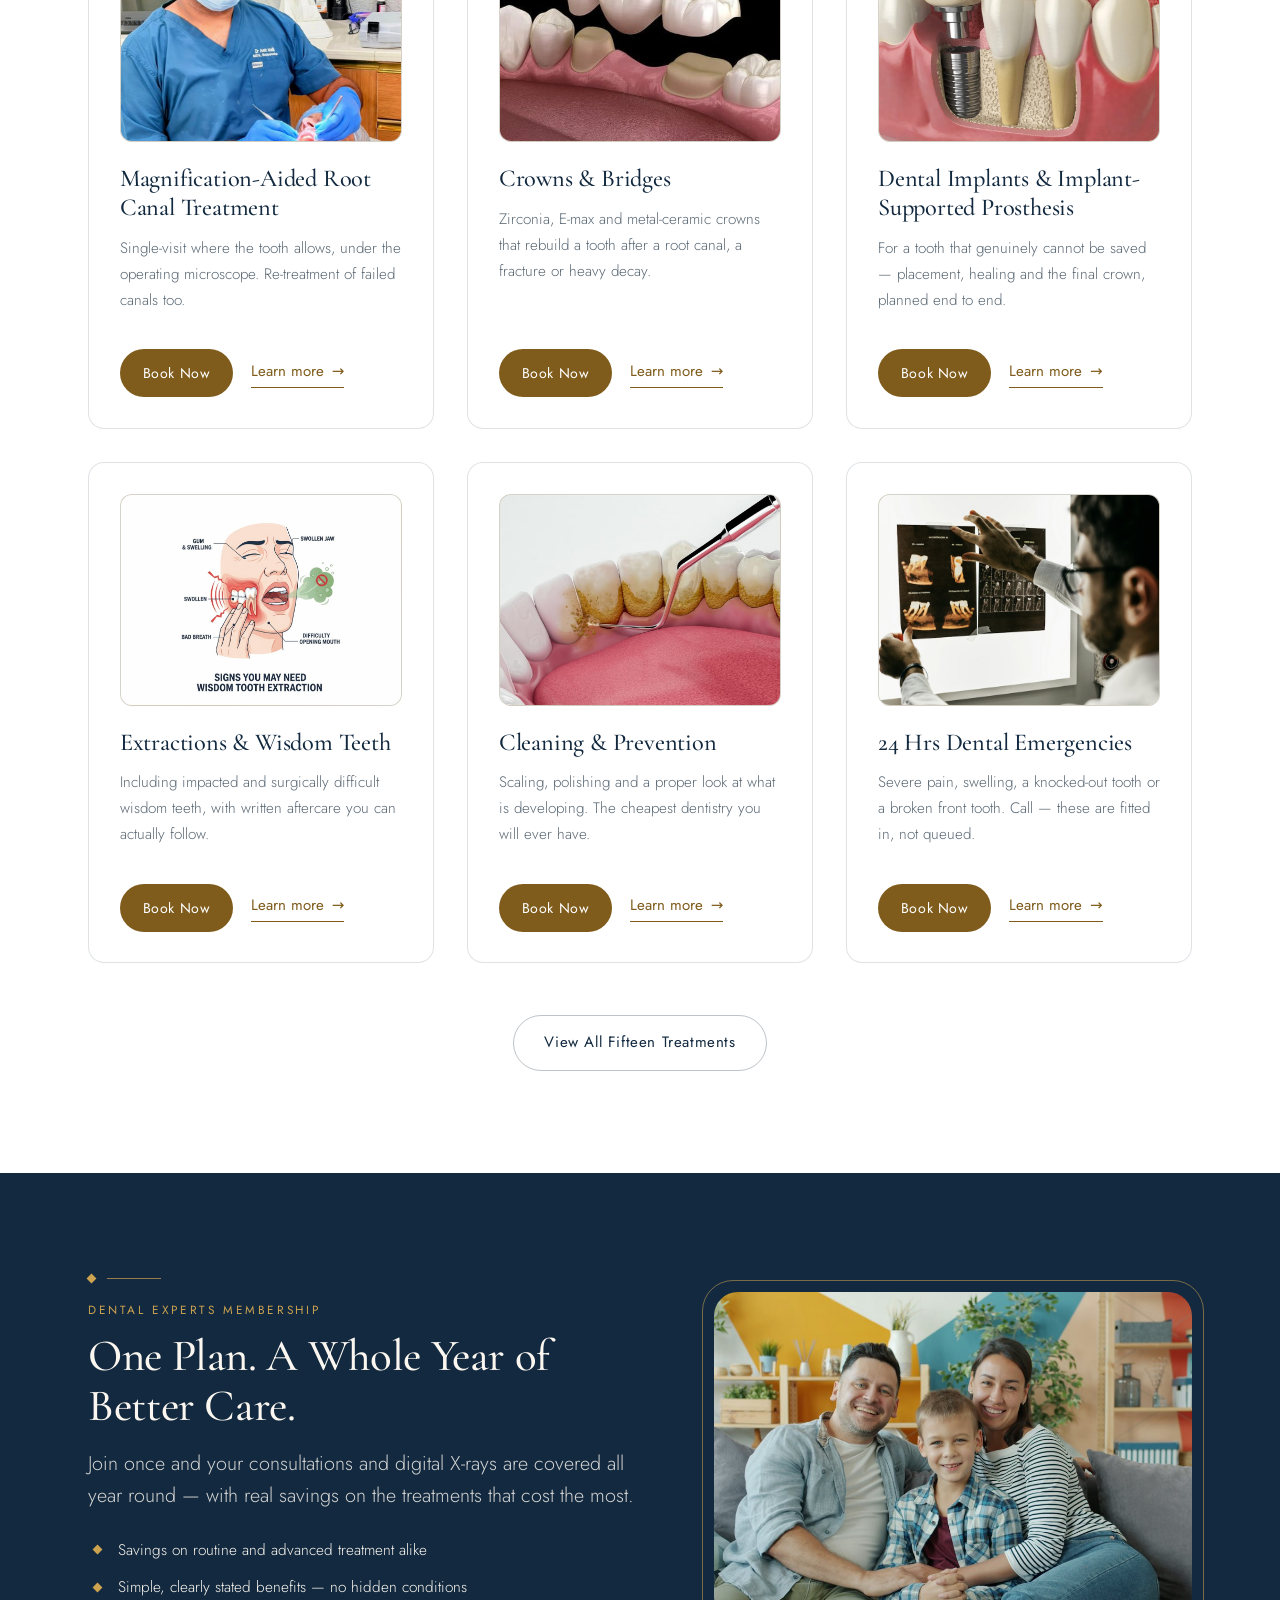
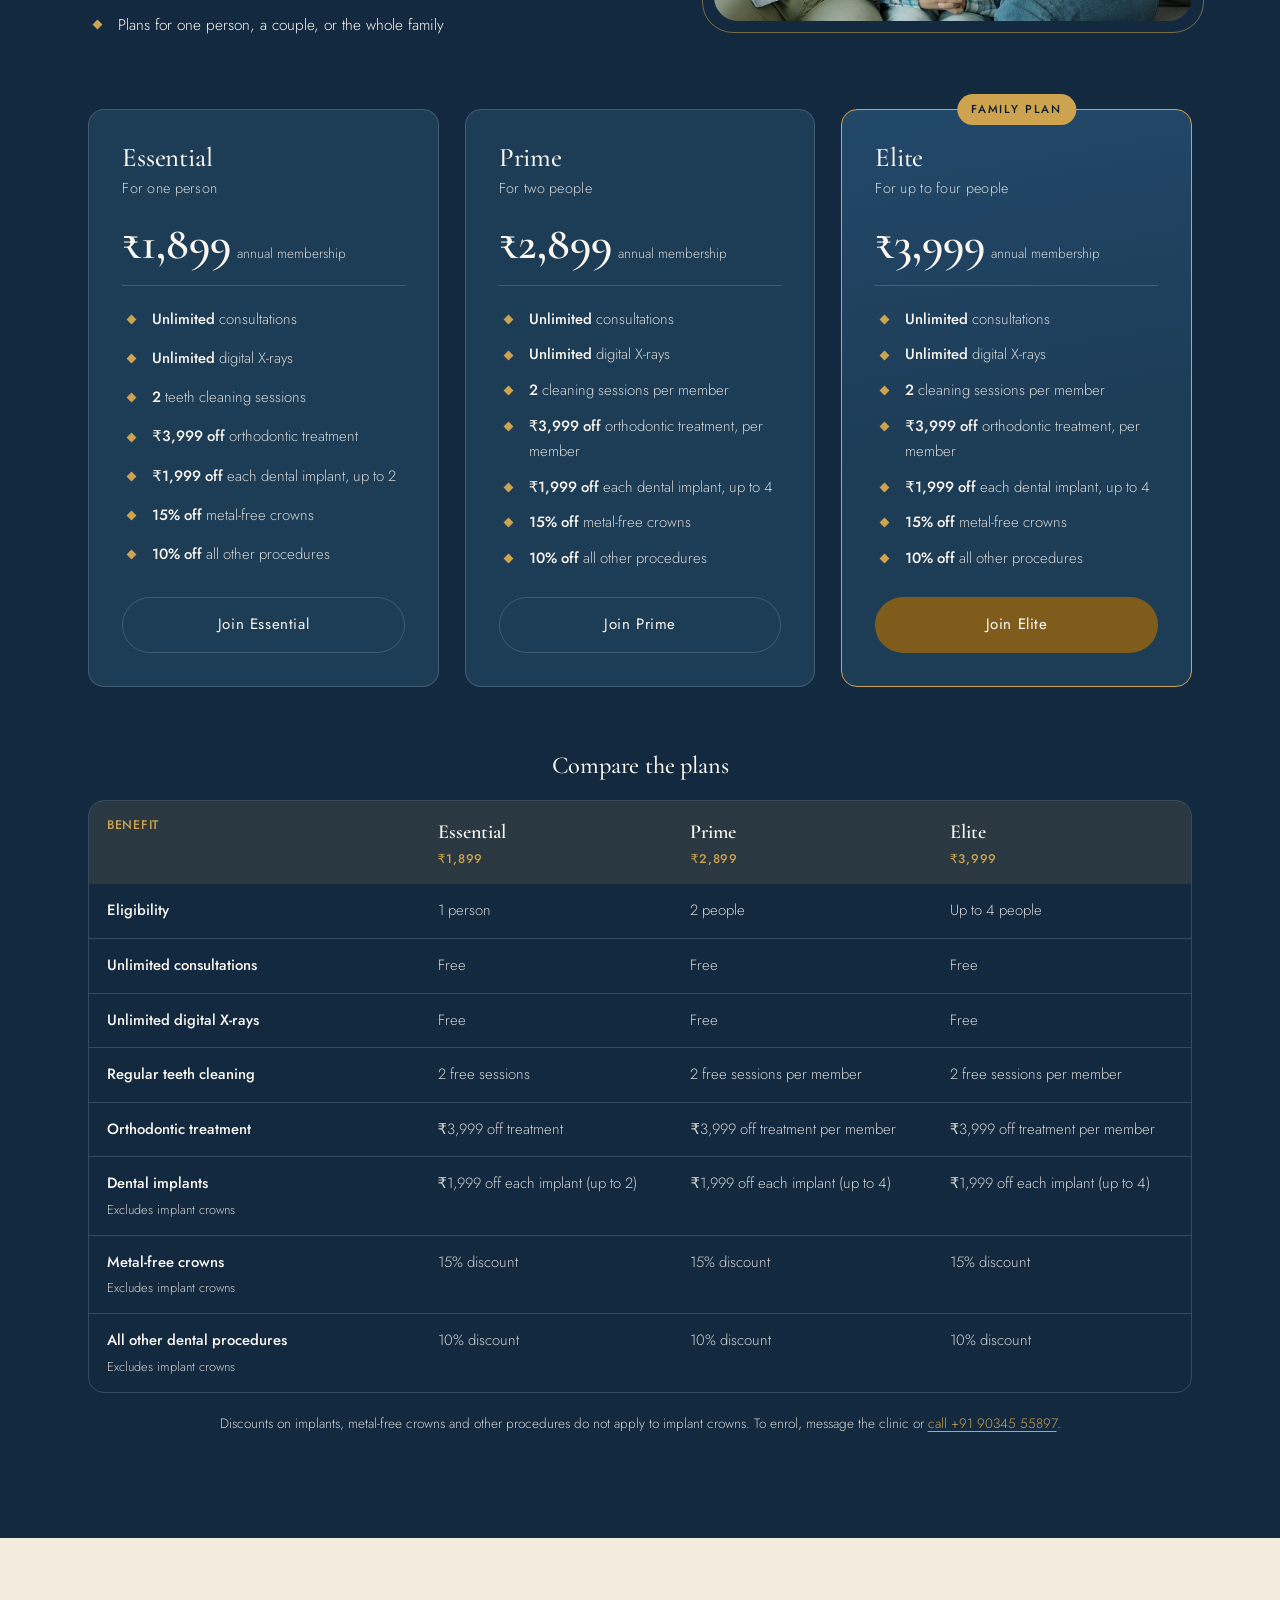
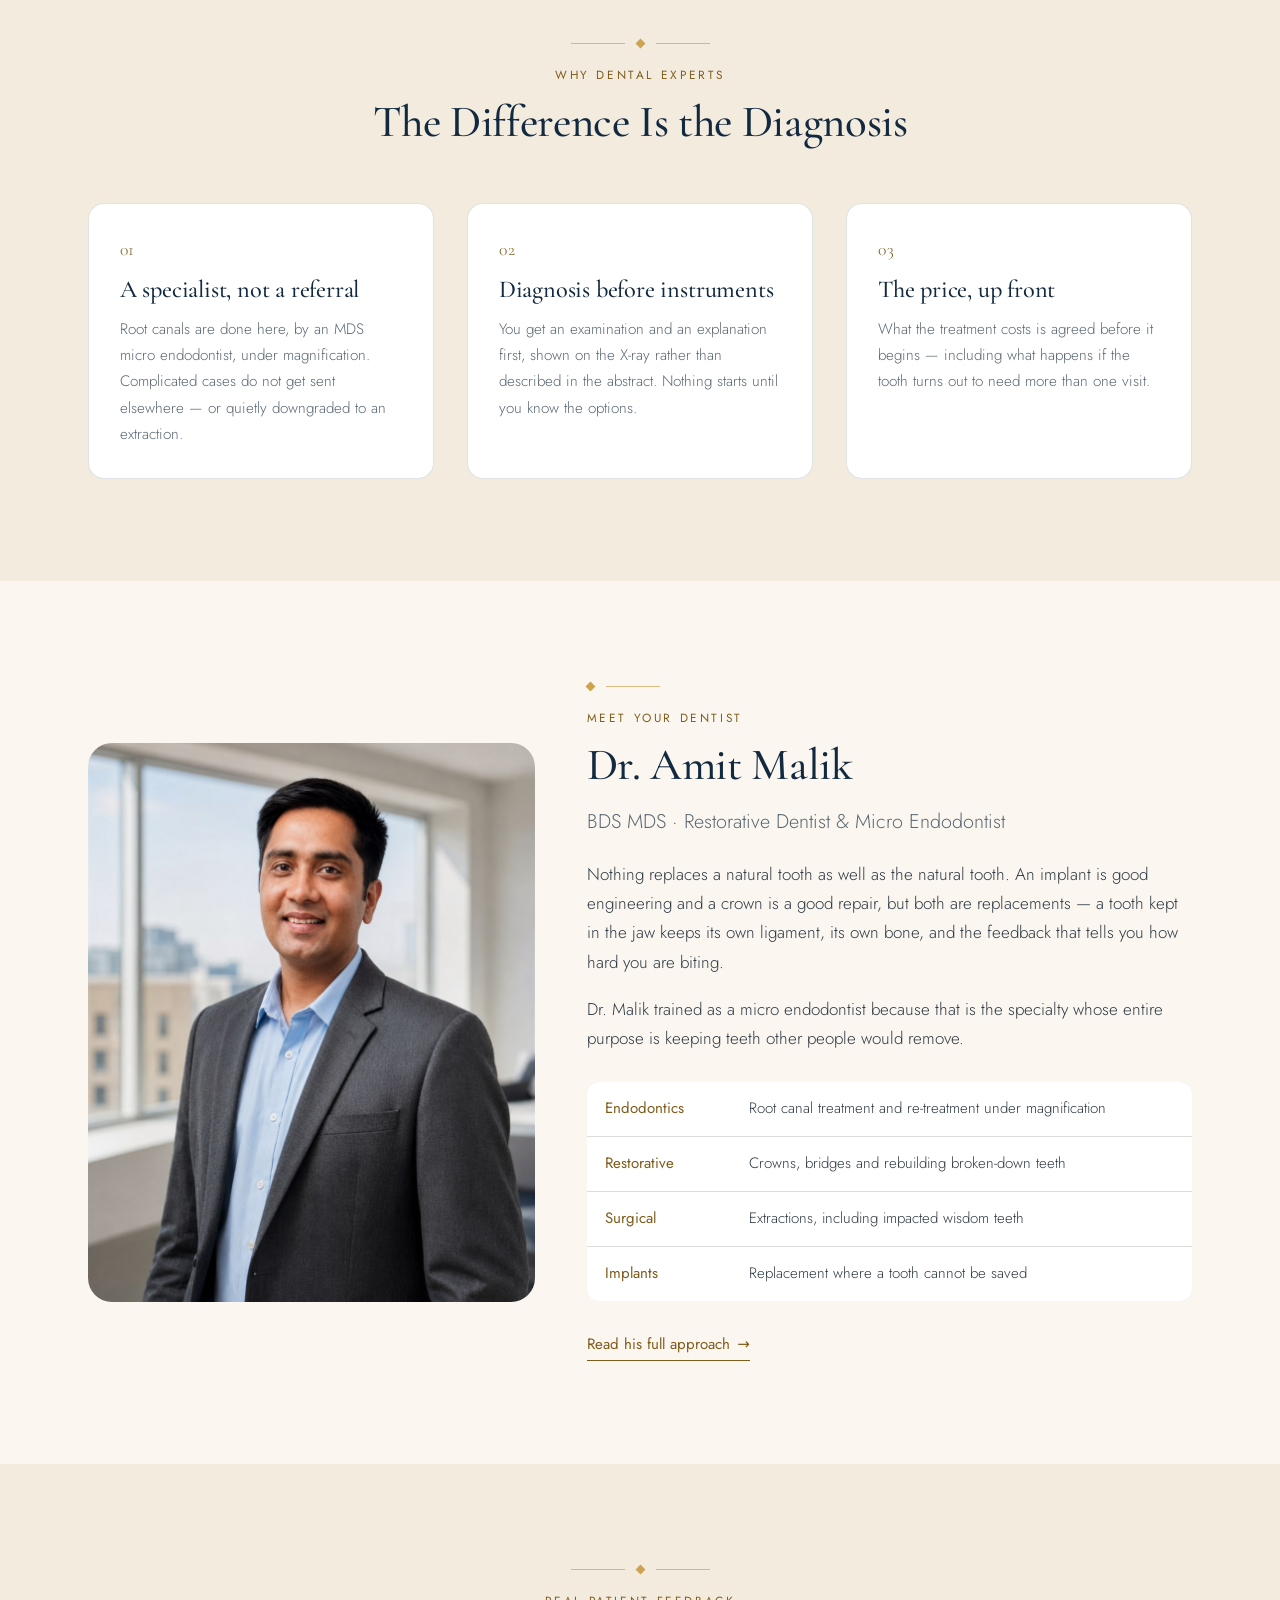
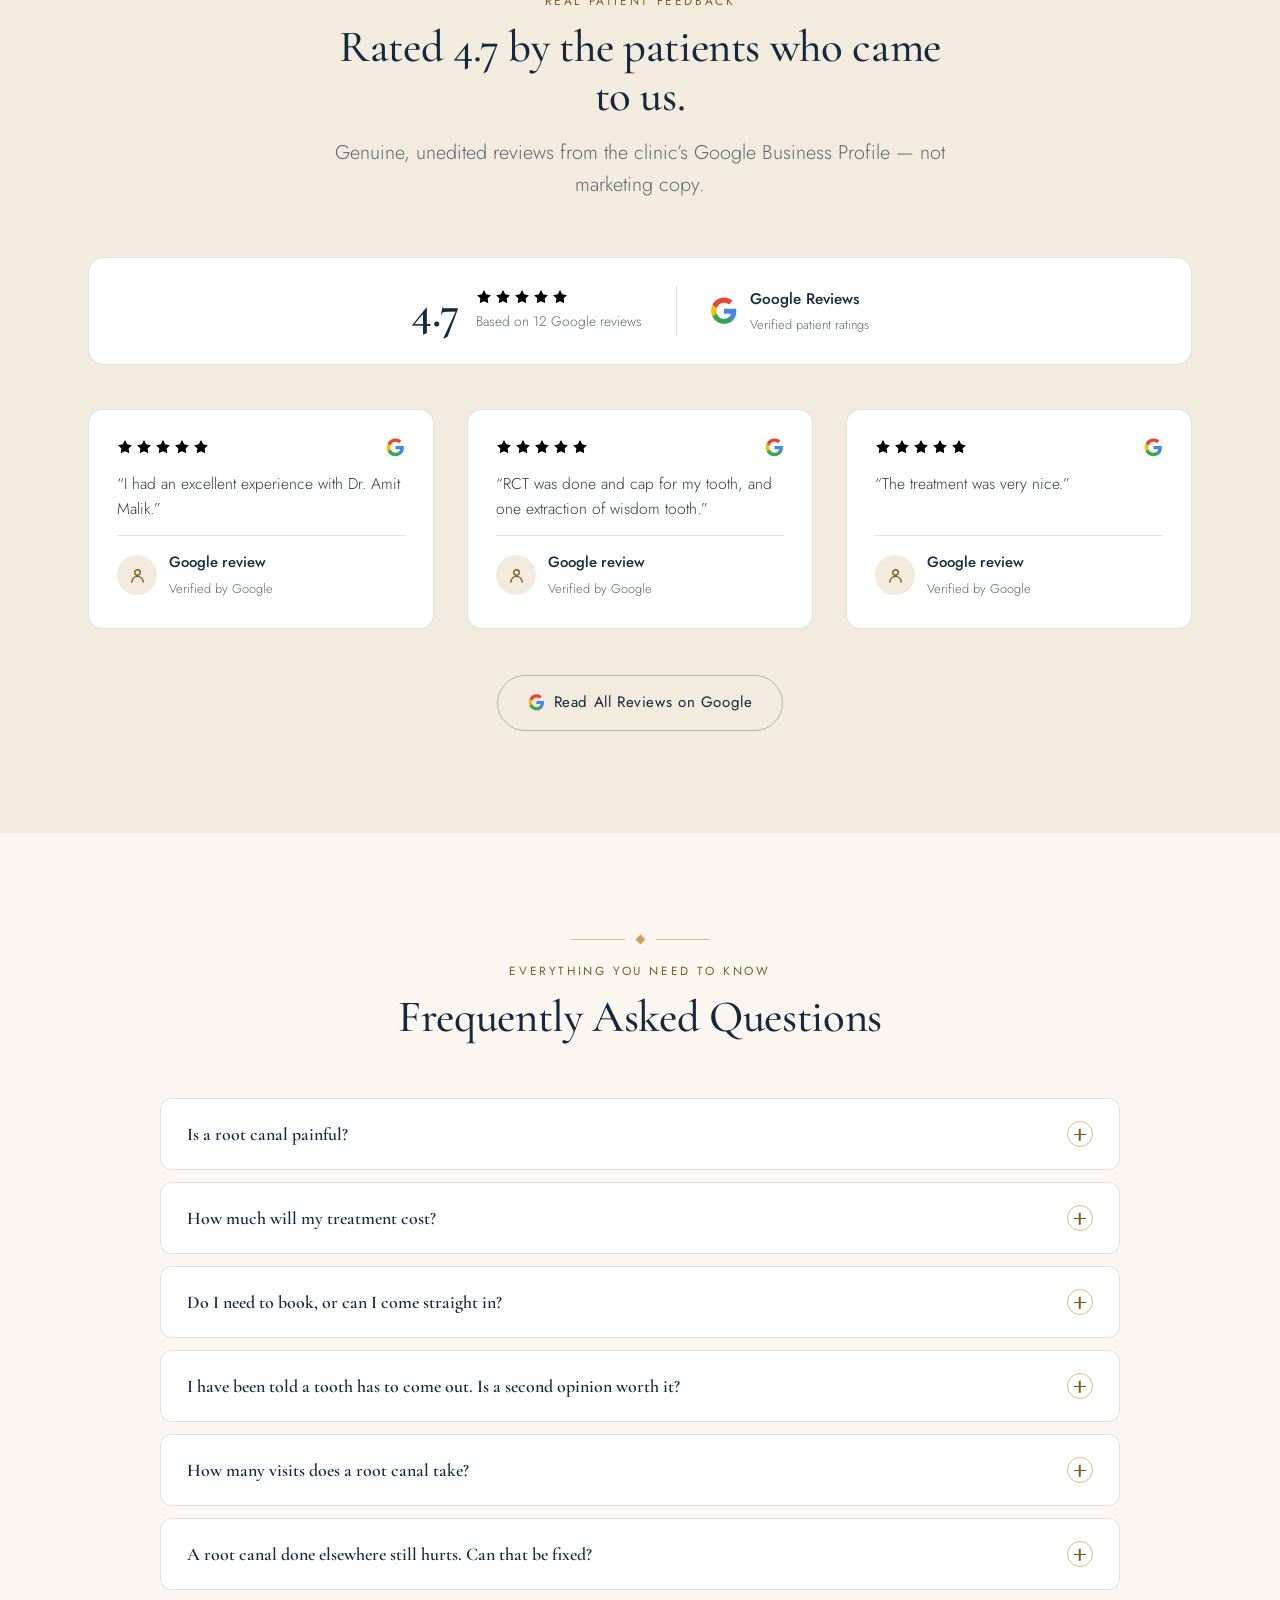
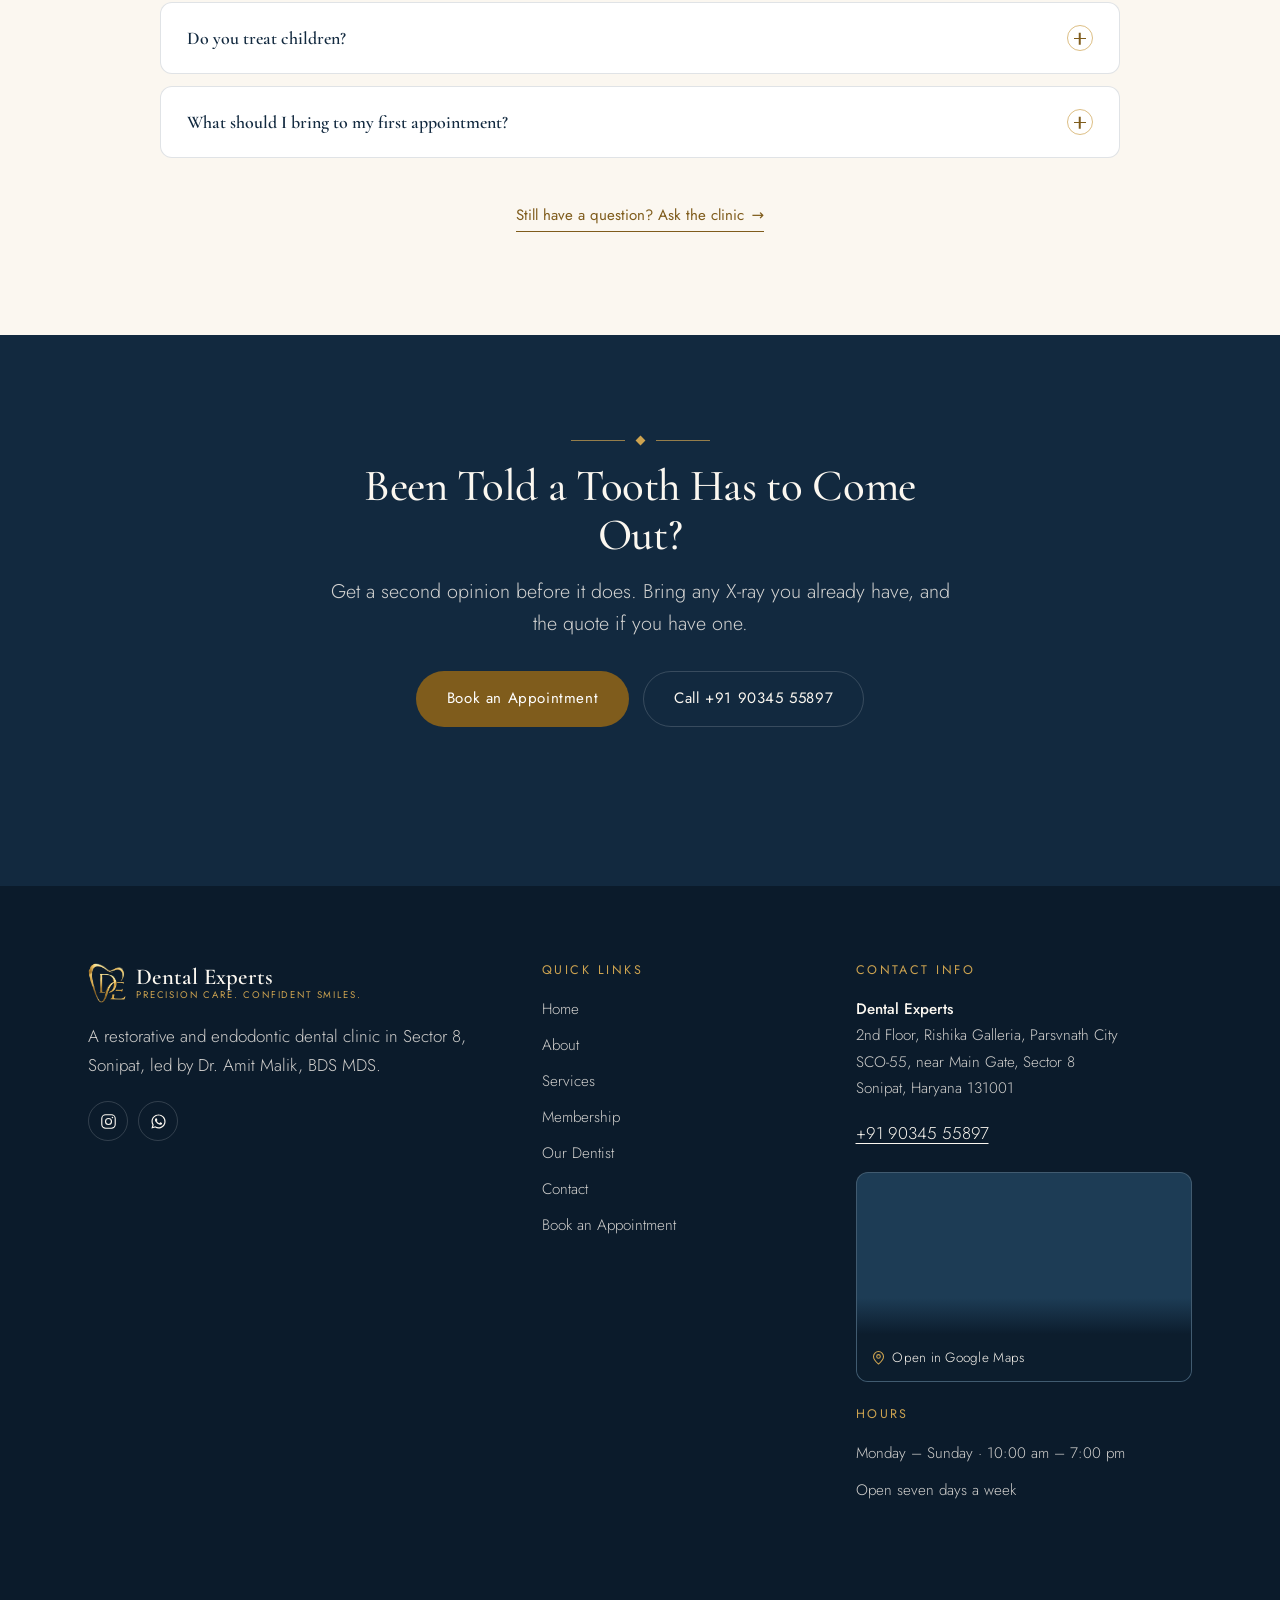
==== commit 046eba1c: "New hero photo; credential becomes BDS MDS Restorative Dentist & Micro Endodontist The hero photo is" ====
--- a/index.html
+++ b/index.html
@@ -4,21 +4,21 @@
 <meta charset="utf-8">
 <meta name="viewport" content="width=device-width, initial-scale=1">
 <title>Dental Experts | Dentist in Sector 8, Sonipat</title>
-<meta name="description" content="Root canal, crowns and implants in Sector 8, Sonipat. Led by Dr. Amit Malik, MDS Endodontist. Book an appointment on WhatsApp.">
+<meta name="description" content="Root canal, crowns and implants in Sector 8, Sonipat. Led by Dr. Amit Malik, BDS MDS Micro Endodontist. Book an appointment on WhatsApp.">
 <meta name="theme-color" content="#12293F">
 <link rel="canonical" href="https://sonipatdentalexperts.com/">
 
 <meta property="og:type" content="website">
 <meta property="og:site_name" content="Dental Experts">
 <meta property="og:title" content="Dental Experts | Dentist in Sector 8, Sonipat">
-<meta property="og:description" content="Root canal, crowns and implants in Sector 8, Sonipat. Led by Dr. Amit Malik, MDS Endodontist. Book an appointment on WhatsApp.">
+<meta property="og:description" content="Root canal, crowns and implants in Sector 8, Sonipat. Led by Dr. Amit Malik, BDS MDS Micro Endodontist. Book an appointment on WhatsApp.">
 <meta property="og:url" content="https://sonipatdentalexperts.com/">
 <meta property="og:image" content="https://sonipatdentalexperts.com/assets/img/og-card.png">
 <meta property="og:image:width" content="1200">
 <meta property="og:image:height" content="630">
 <meta name="twitter:card" content="summary_large_image">
 <meta name="twitter:title" content="Dental Experts | Dentist in Sector 8, Sonipat">
-<meta name="twitter:description" content="Root canal, crowns and implants in Sector 8, Sonipat. Led by Dr. Amit Malik, MDS Endodontist. Book an appointment on WhatsApp.">
+<meta name="twitter:description" content="Root canal, crowns and implants in Sector 8, Sonipat. Led by Dr. Amit Malik, BDS MDS Micro Endodontist. Book an appointment on WhatsApp.">
 <meta name="twitter:image" content="https://sonipatdentalexperts.com/assets/img/og-card.png">
 
 <link rel="icon" href="assets/img/favicon.png" sizes="48x48">
@@ -69,8 +69,8 @@
   "founder": {
     "@type": "Person",
     "name": "Dr. Amit Malik",
-    "honorificSuffix": "MDS",
-    "jobTitle": "Restorative Dentist & Endodontist"
+    "honorificSuffix": "BDS, MDS",
+    "jobTitle": "Restorative Dentist & Micro Endodontist"
   },
   "hasOfferCatalog": {
     "@type": "OfferCatalog",
@@ -248,7 +248,7 @@
         </div>
 
         <figure class="hero-fig rev-r" data-rd="220">
-          <img src="assets/img/clinic-microscope.jpg" alt="Dr. Amit Malik treating a patient at the dental operating microscope" width="1170" height="867" fetchpriority="high">
+          <img src="assets/img/clinic-microscope.jpg" alt="Dr. Amit Malik treating a patient at the dental operating microscope" width="1440" height="1800" fetchpriority="high">
         </figure>
       </div>
     </div>
@@ -262,8 +262,8 @@
     <div class="stats rev-kids">
       <div class="stat"><b>4.7</b><span>Google rating</span></div>
       <div class="stat"><b>12</b><span>Reviews</span></div>
-      <div class="stat"><b>MDS</b><span>Endodontist</span></div>
-      <div class="stat"><b>6</b><span>Days a week</span></div>
+      <div class="stat"><b>BDS MDS</b><span>Restorative Dentist &amp; Micro&nbsp;Endodontist</span></div>
+      <div class="stat"><b>7</b><span>Days a week</span></div>
     </div>
   </section>
 
@@ -451,7 +451,7 @@
         <article class="card">
           <span class="card-num">01</span>
           <h3 class="d3" style="margin-top:.4em">A specialist, not a referral</h3>
-          <p>Root canals are done here, by an MDS endodontist, under magnification. Complicated cases do not get sent elsewhere &mdash; or quietly downgraded to an extraction.</p>
+          <p>Root canals are done here, by an MDS micro endodontist, under magnification. Complicated cases do not get sent elsewhere &mdash; or quietly downgraded to an extraction.</p>
         </article>
 
         <article class="card">
@@ -474,14 +474,14 @@
     <div class="shell">
       <div class="team rev-split">
         <figure class="team-fig">
-          <img src="assets/img/dr-amit-malik.jpg" alt="Portrait of Dr. Amit Malik, MDS, Restorative Dentist and Endodontist" width="900" height="1200" loading="lazy">
+          <img src="assets/img/dr-amit-malik.jpg" alt="Portrait of Dr. Amit Malik, BDS MDS, Restorative Dentist and Micro Endodontist" width="900" height="1200" loading="lazy">
         </figure>
 
         <div>
           <div class="orn orn-l" aria-hidden="true"><i></i></div>
           <p class="eyebrow">Meet your dentist</p>
           <h2 class="d2" style="margin-bottom:.35em">Dr. Amit Malik</h2>
-          <p class="lede" style="margin-bottom:1.4rem">MDS &middot; Restorative Dentist &amp; Micro Endodontist</p>
+          <p class="lede" style="margin-bottom:1.4rem">BDS MDS &middot; Restorative Dentist &amp; Micro Endodontist</p>
           <p>Nothing replaces a natural tooth as well as the natural tooth. An implant is good engineering and a crown is a good repair, but both are replacements &mdash; a tooth kept in the jaw keeps its own ligament, its own bone, and the feedback that tells you how hard you are biting.</p>
           <p>Dr. Malik trained as a micro endodontist because that is the specialty whose entire purpose is keeping teeth other people would remove.</p>
 
@@ -722,7 +722,7 @@
           <img class="brand-mark" src="assets/img/logo-mark.png" alt="" width="128" height="135" decoding="async">
           <span class="brand-tx"><b>Dental Experts</b><span>Precision Care. Confident Smiles.</span></span>
         </a>
-        <p style="max-width:38ch">A restorative and endodontic dental clinic in Sector 8, Sonipat, led by Dr.&nbsp;Amit Malik, MDS.</p>
+        <p style="max-width:38ch">A restorative and endodontic dental clinic in Sector 8, Sonipat, led by Dr.&nbsp;Amit Malik, BDS MDS.</p>
         <div class="socials">
           <a href="https://www.instagram.com/dentalexperts.sonipat/" target="_blank" rel="noopener" aria-label="Dental Experts on Instagram">
             <svg viewBox="0 0 24 24" fill="none" stroke="currentColor" stroke-width="1.6" aria-hidden="true"><rect x="2.5" y="2.5" width="19" height="19" rx="5.5"/><circle cx="12" cy="12" r="4.2"/><circle cx="17.6" cy="6.4" r="1.1" fill="currentColor" stroke="none"/></svg>
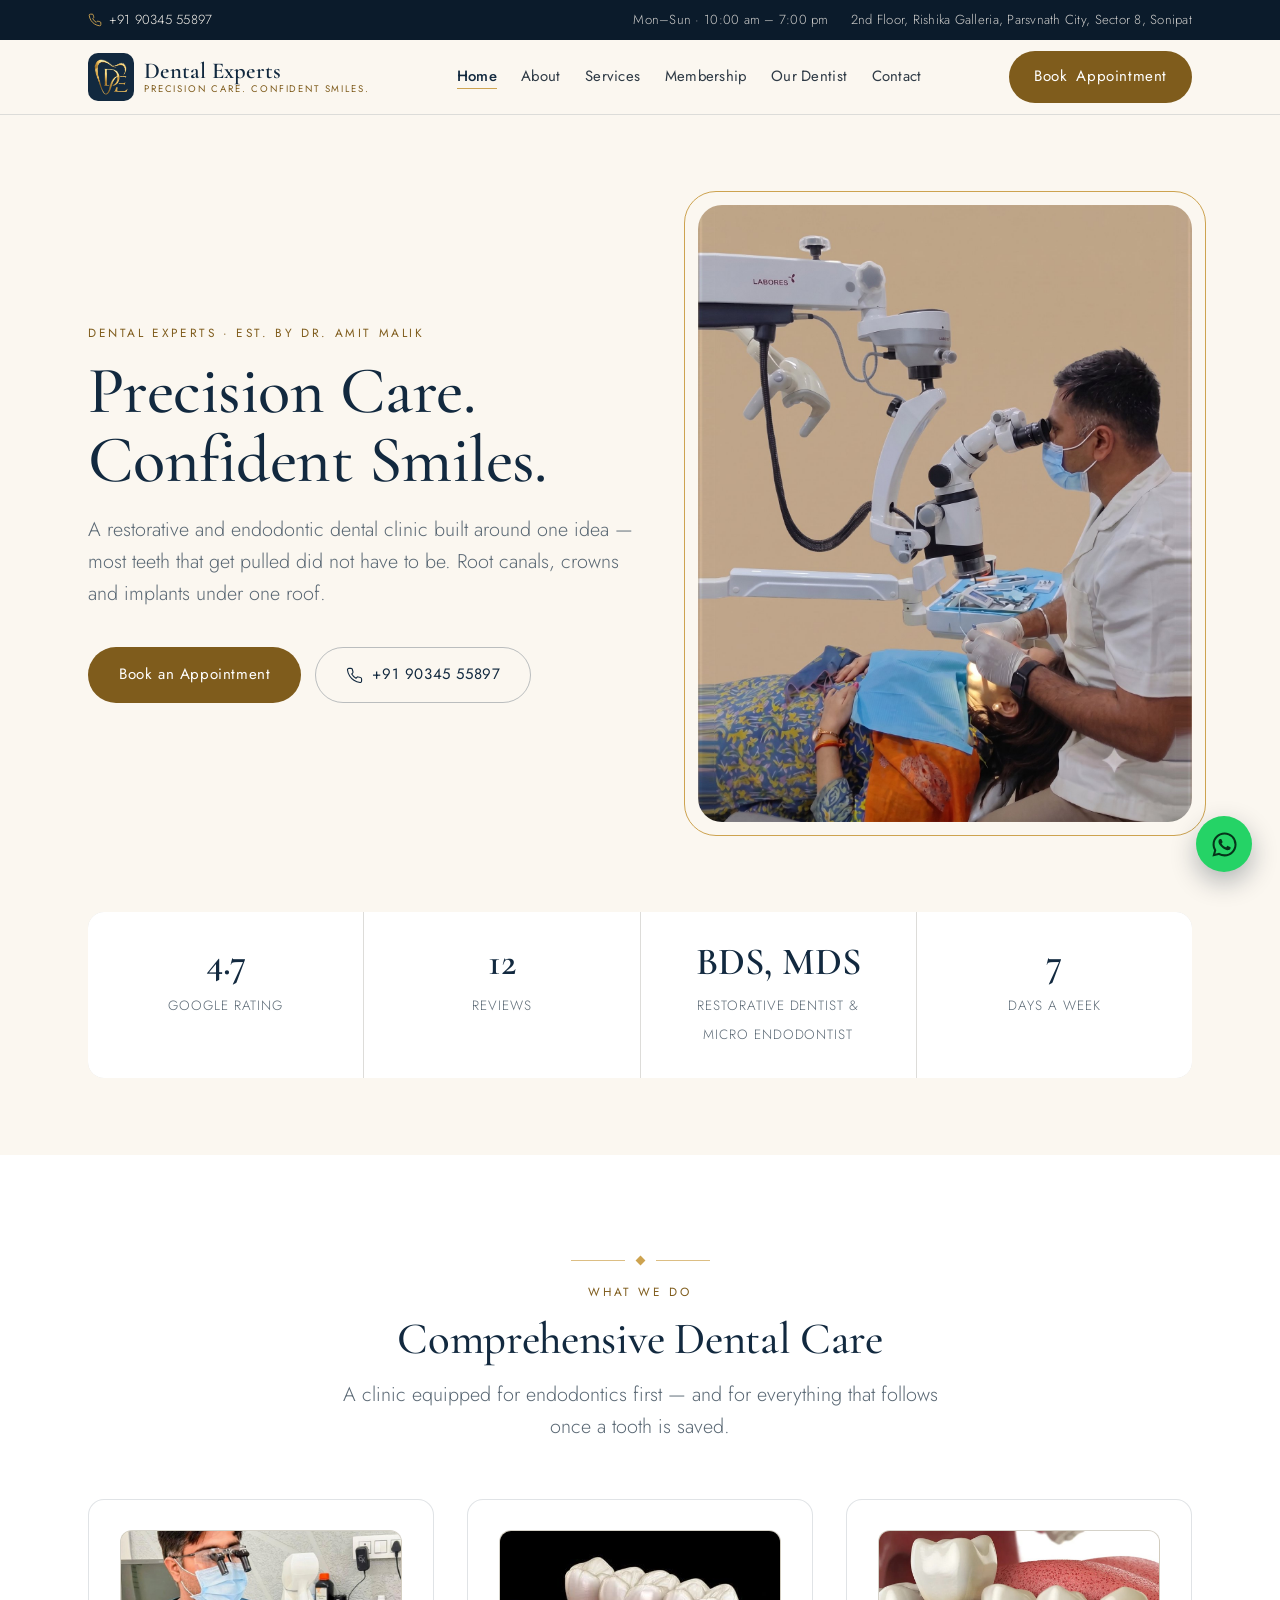
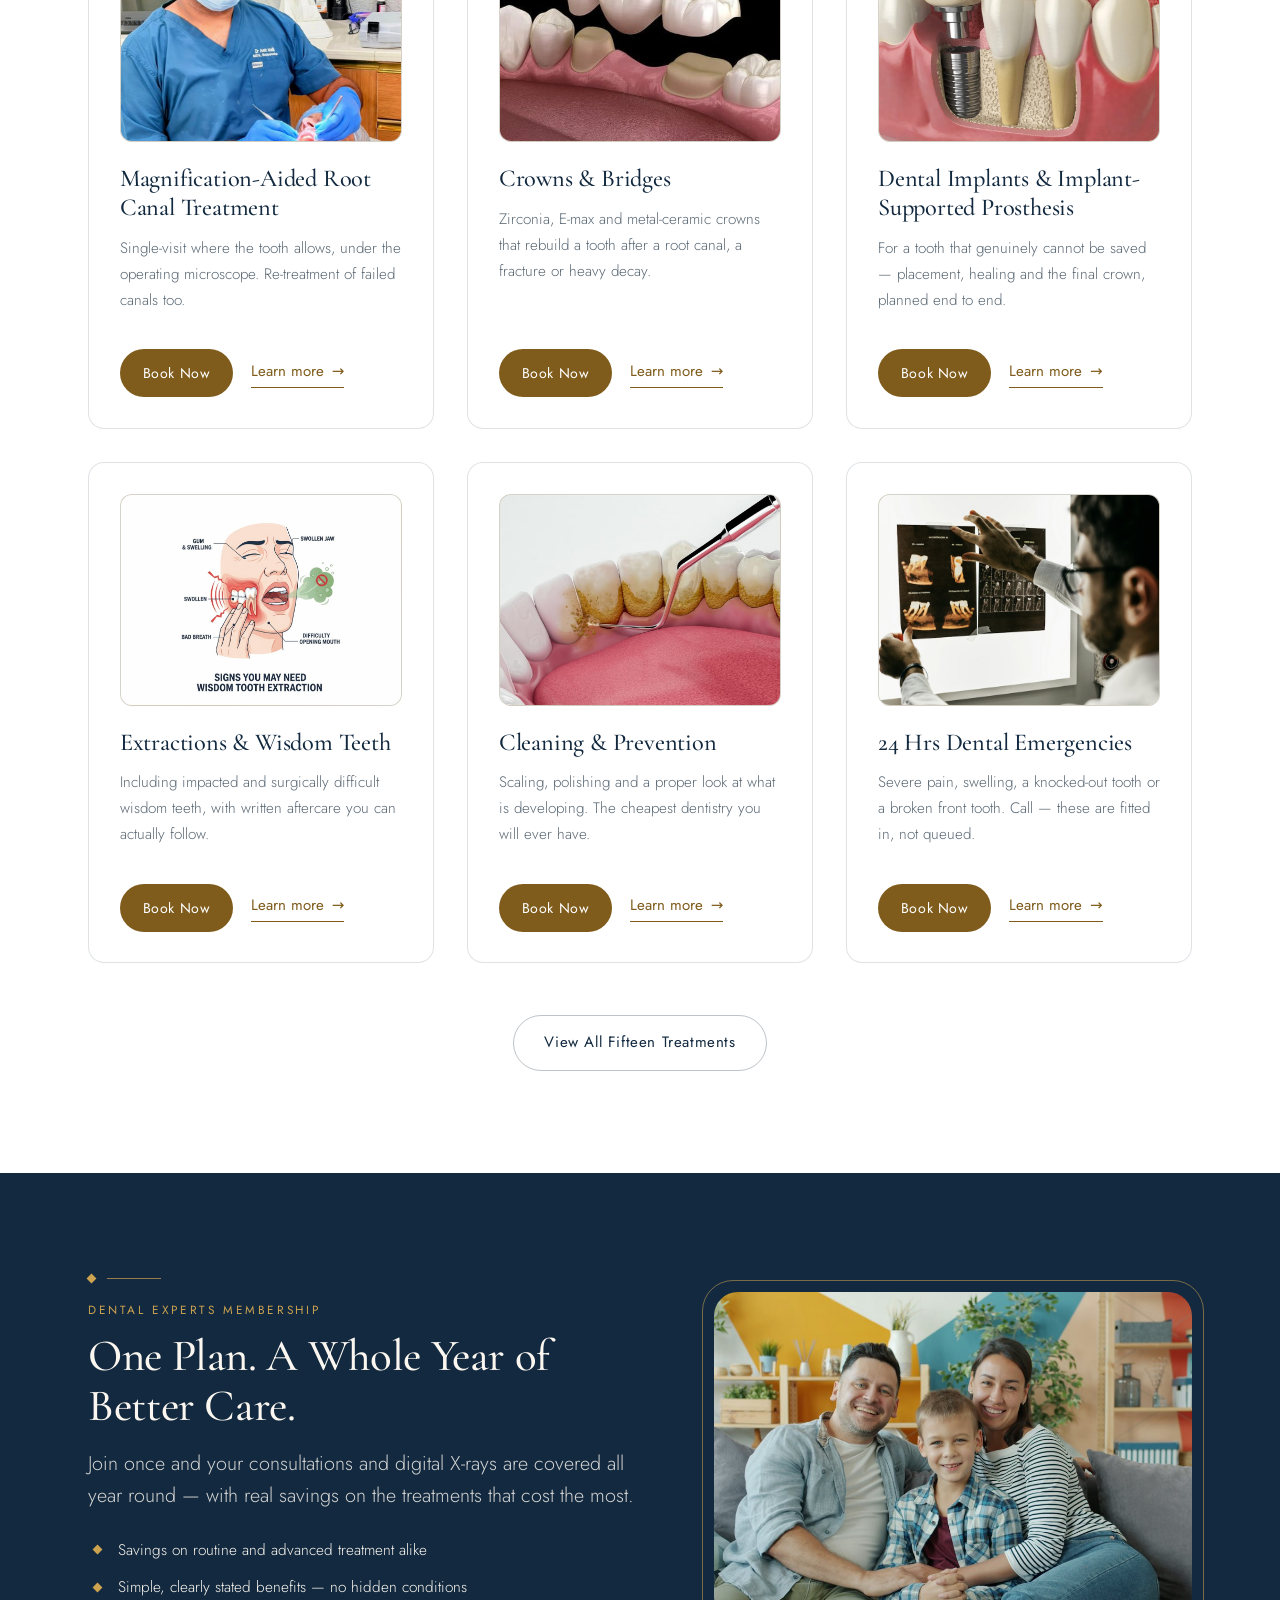
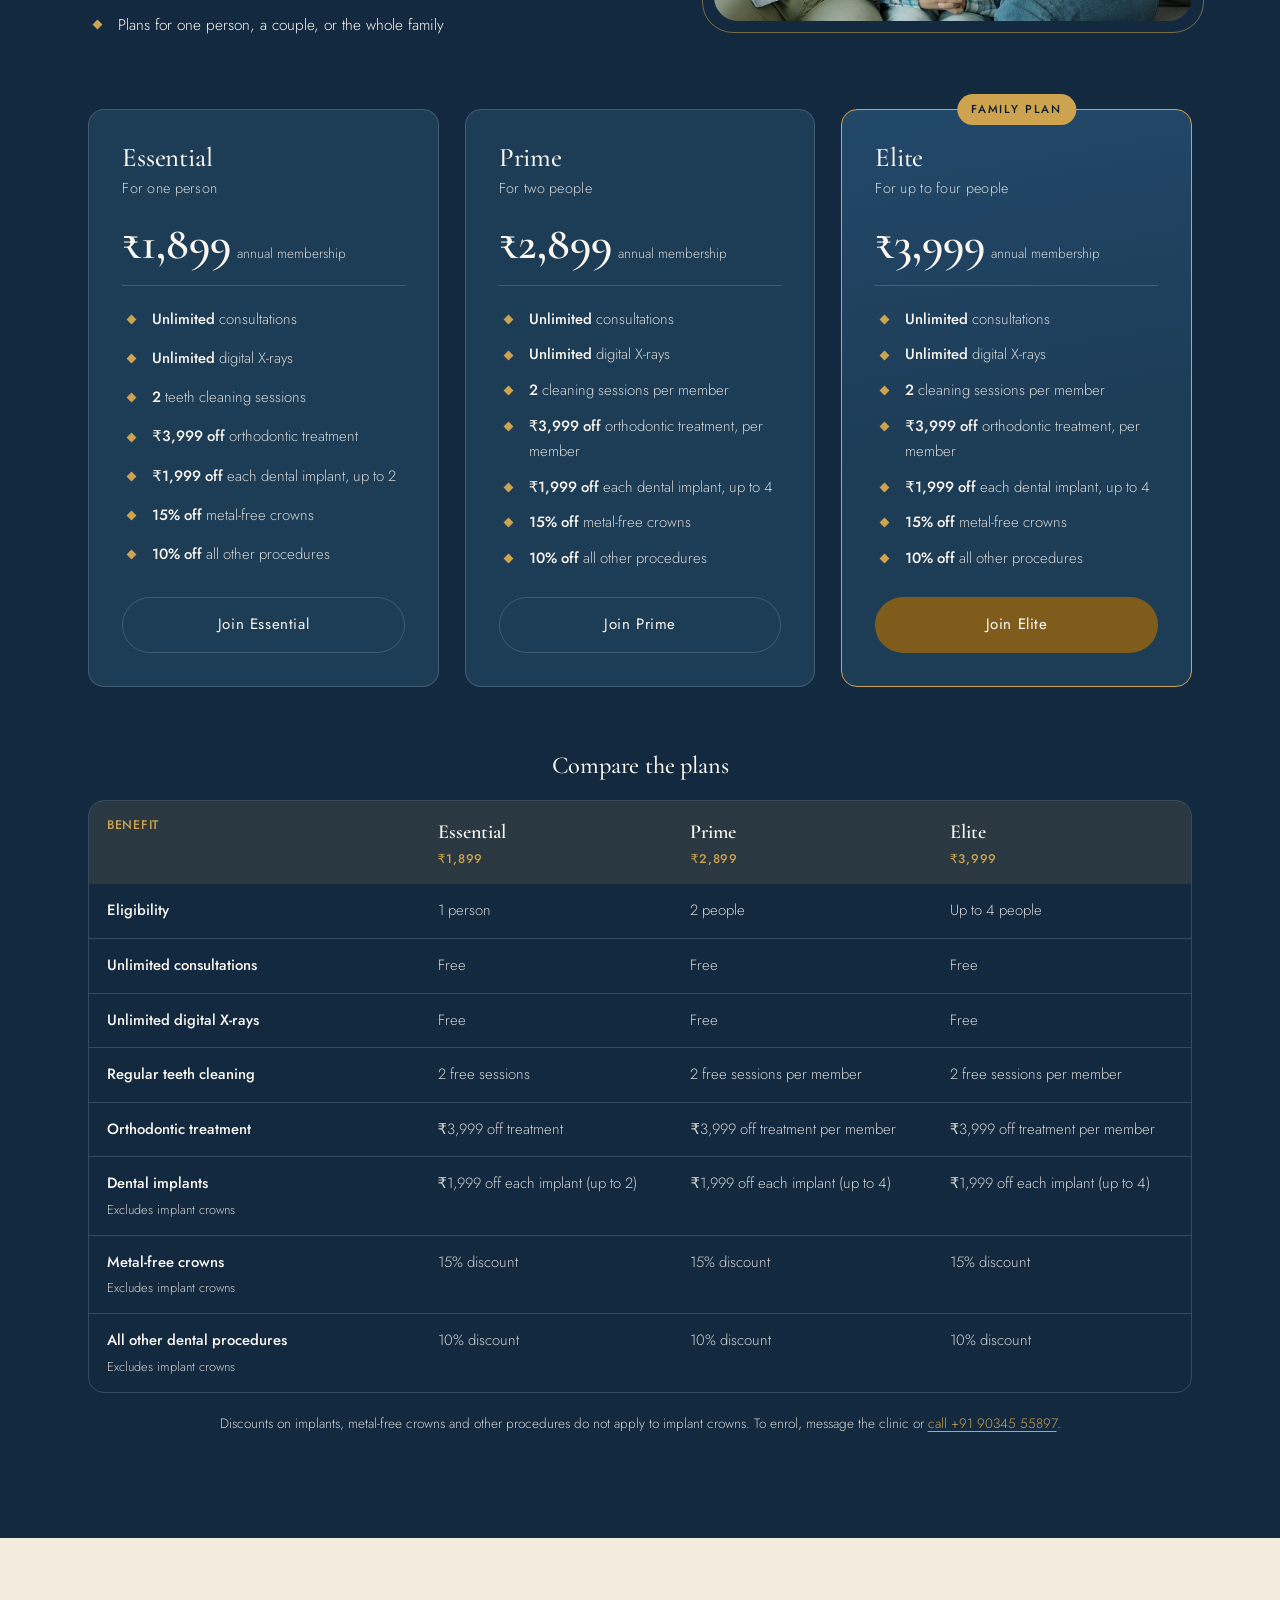
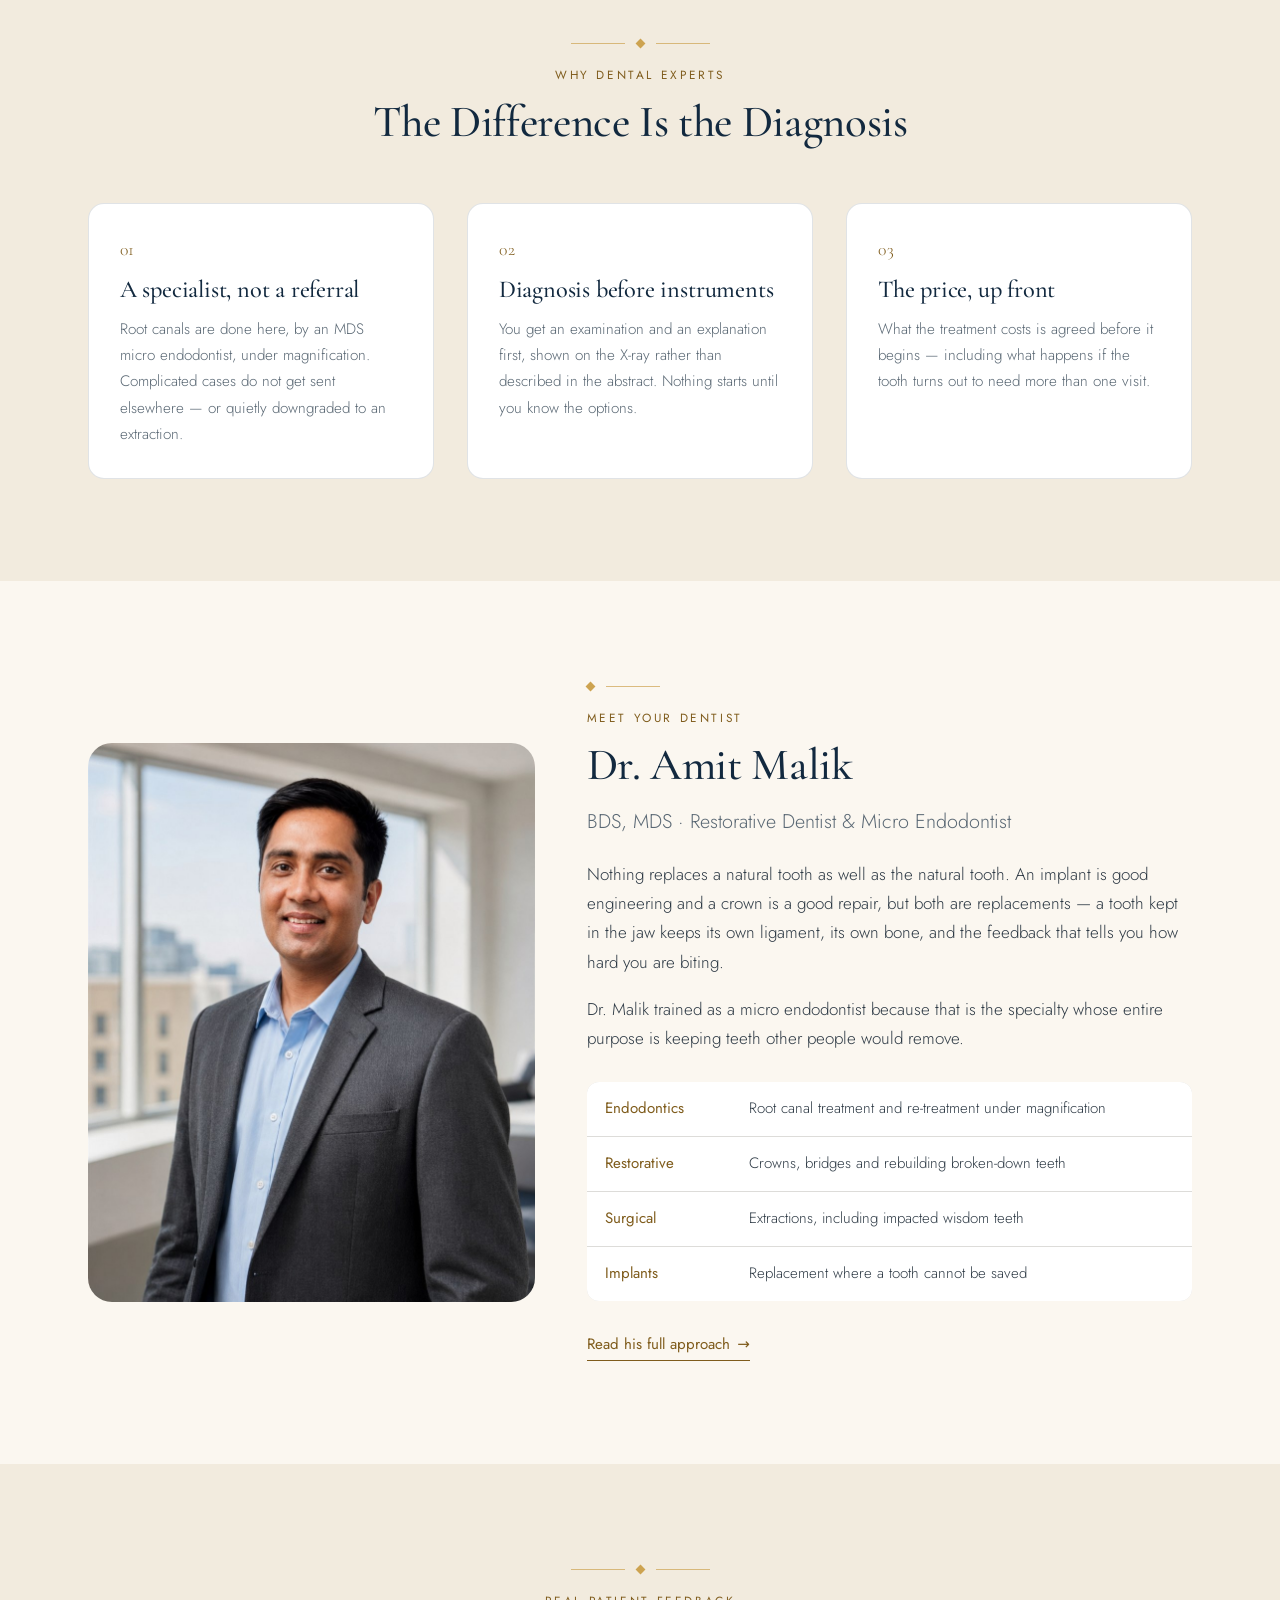
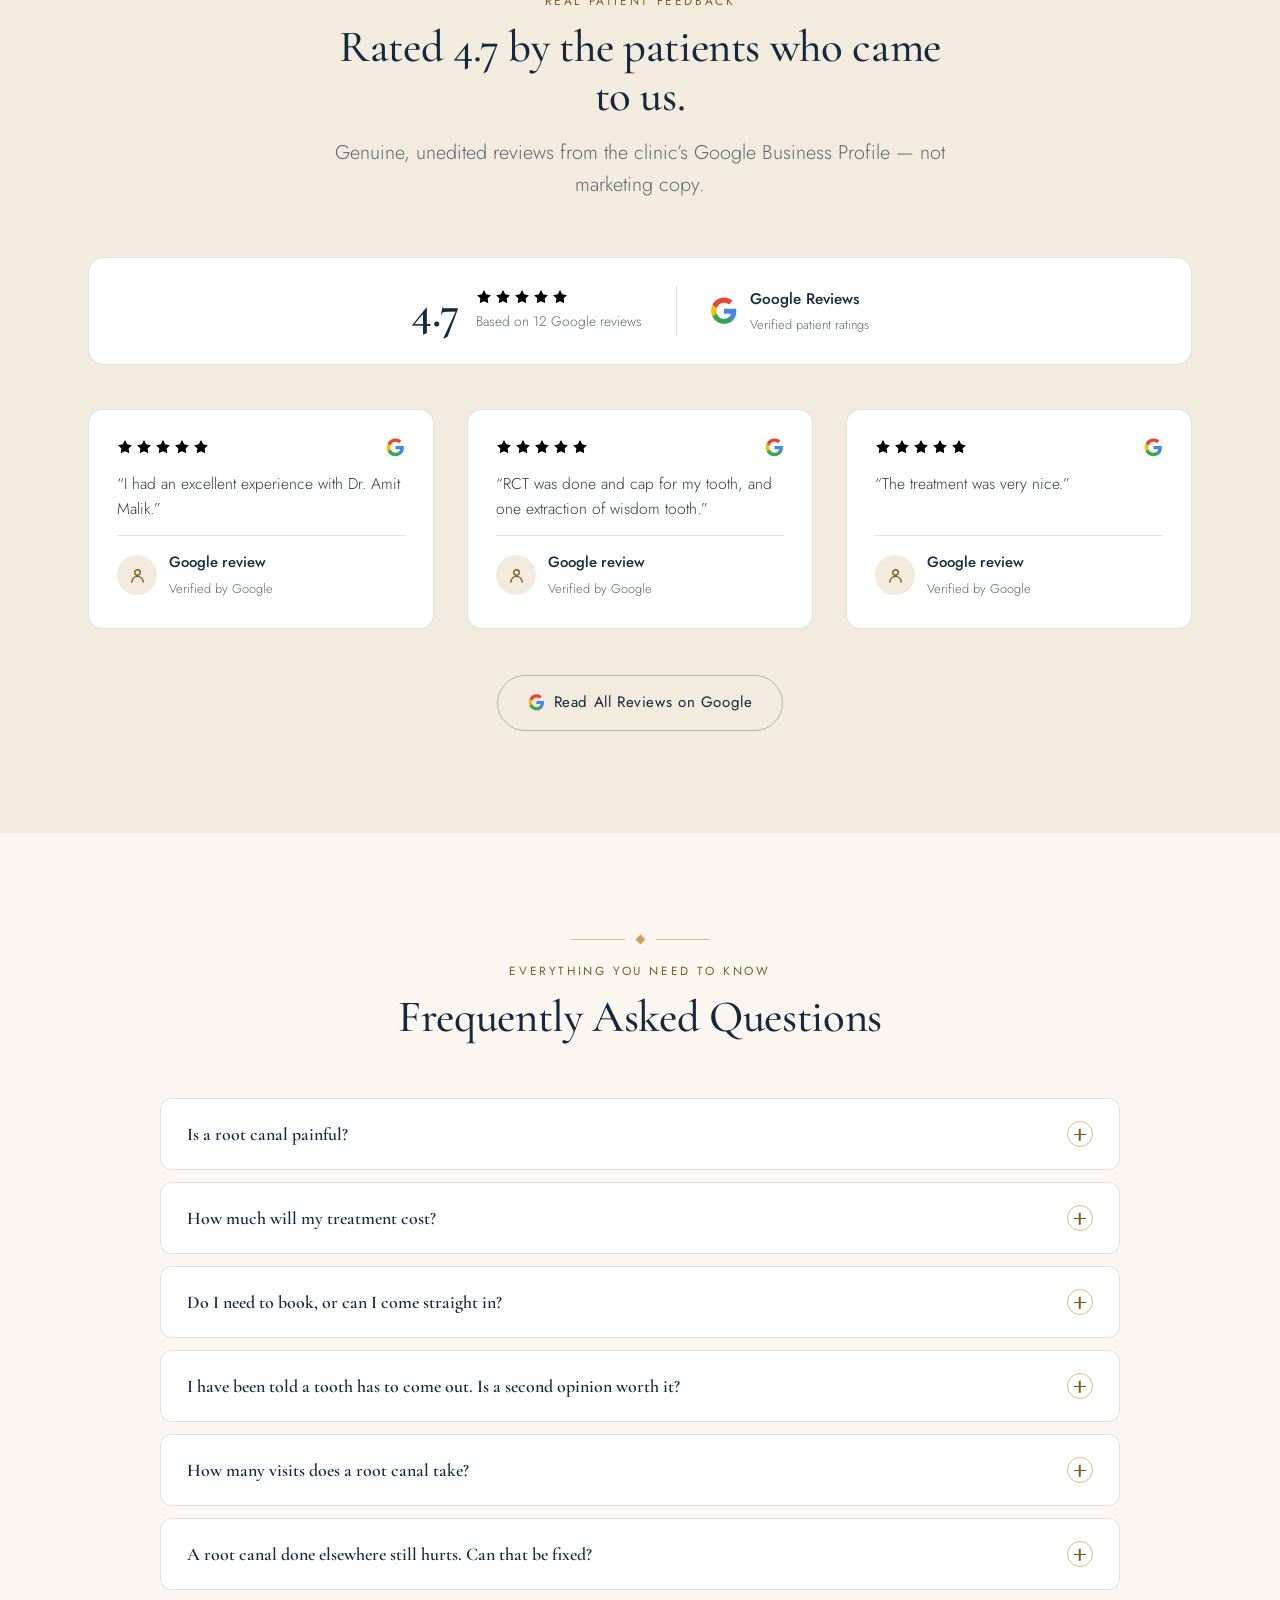
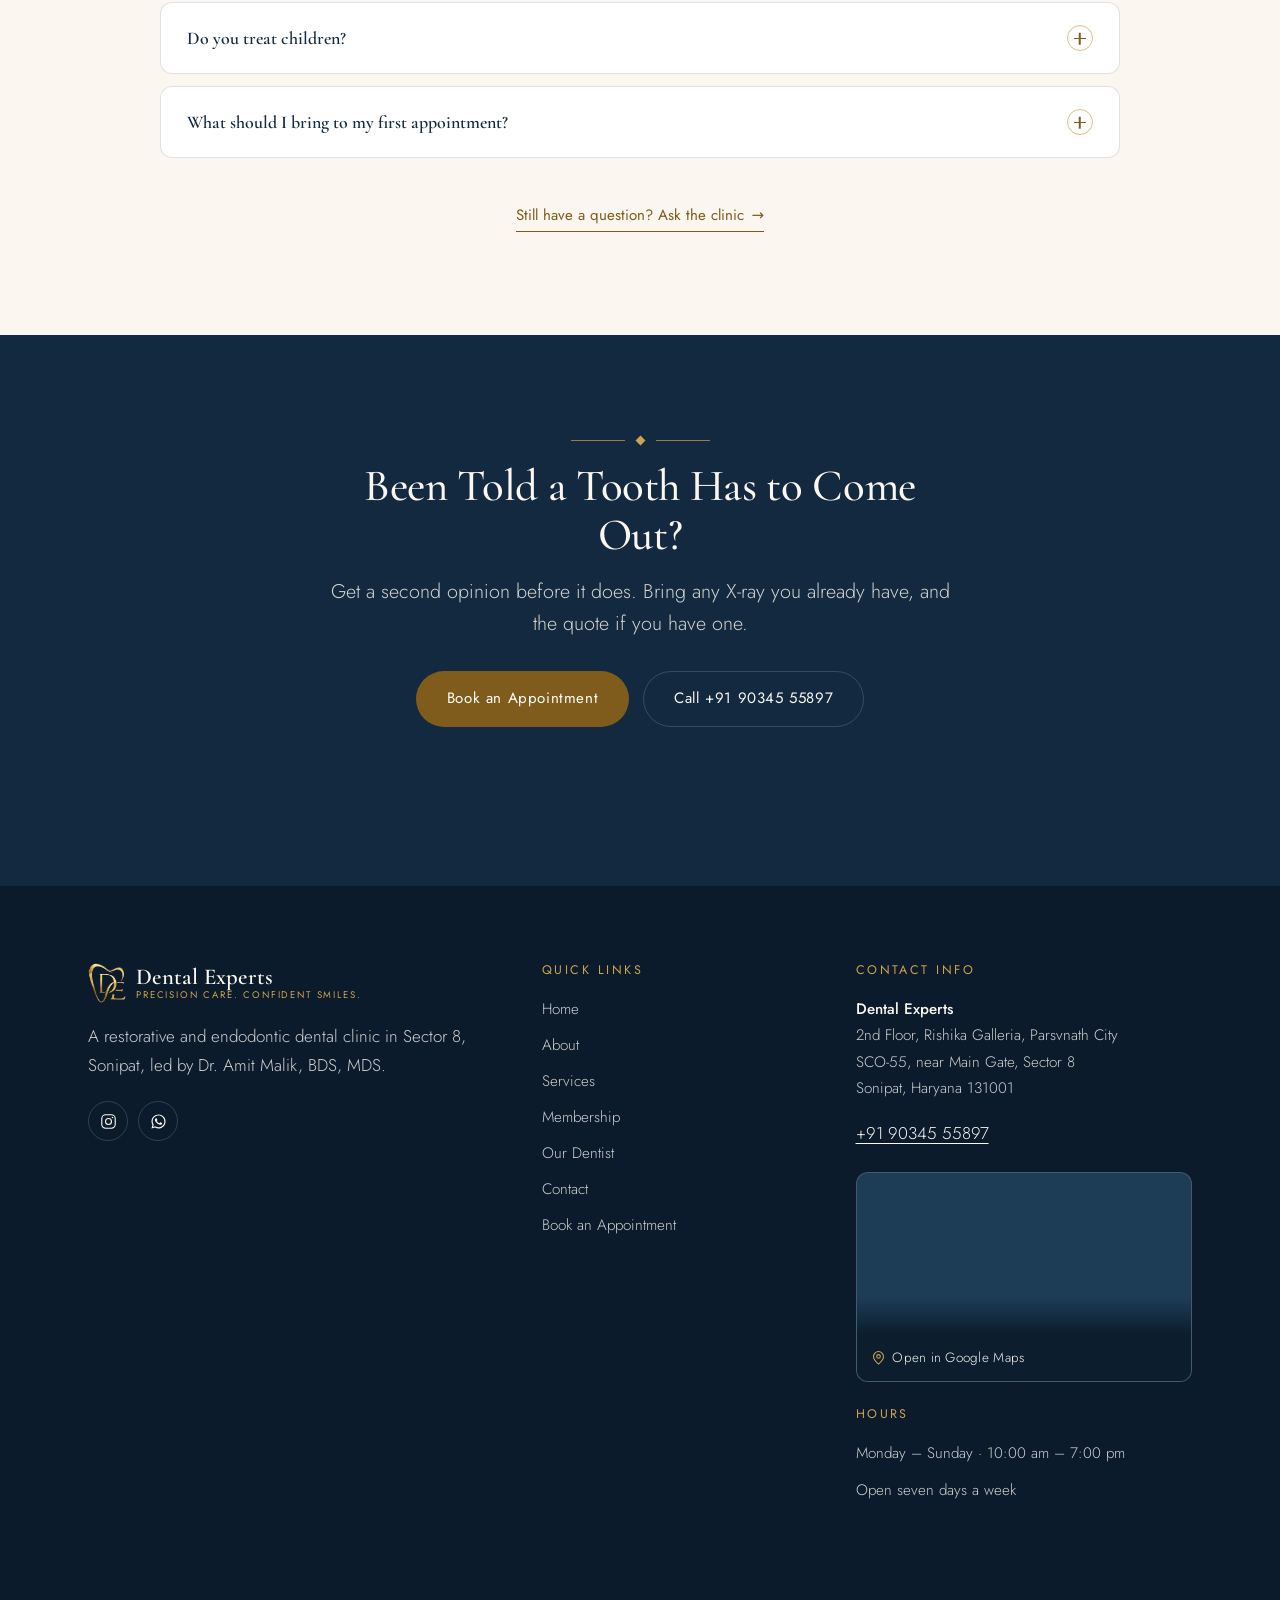
==== commit 23b4037e: "Punctuate the credential as "BDS, MDS" Comma between the two degrees, everywhere the pair appears as" ====
--- a/index.html
+++ b/index.html
@@ -4,21 +4,21 @@
 <meta charset="utf-8">
 <meta name="viewport" content="width=device-width, initial-scale=1">
 <title>Dental Experts | Dentist in Sector 8, Sonipat</title>
-<meta name="description" content="Root canal, crowns and implants in Sector 8, Sonipat. Led by Dr. Amit Malik, BDS MDS Micro Endodontist. Book an appointment on WhatsApp.">
+<meta name="description" content="Root canal, crowns and implants in Sector 8, Sonipat. Led by Dr. Amit Malik, BDS, MDS, Micro Endodontist. Book an appointment on WhatsApp.">
 <meta name="theme-color" content="#12293F">
 <link rel="canonical" href="https://sonipatdentalexperts.com/">
 
 <meta property="og:type" content="website">
 <meta property="og:site_name" content="Dental Experts">
 <meta property="og:title" content="Dental Experts | Dentist in Sector 8, Sonipat">
-<meta property="og:description" content="Root canal, crowns and implants in Sector 8, Sonipat. Led by Dr. Amit Malik, BDS MDS Micro Endodontist. Book an appointment on WhatsApp.">
+<meta property="og:description" content="Root canal, crowns and implants in Sector 8, Sonipat. Led by Dr. Amit Malik, BDS, MDS, Micro Endodontist. Book an appointment on WhatsApp.">
 <meta property="og:url" content="https://sonipatdentalexperts.com/">
 <meta property="og:image" content="https://sonipatdentalexperts.com/assets/img/og-card.png">
 <meta property="og:image:width" content="1200">
 <meta property="og:image:height" content="630">
 <meta name="twitter:card" content="summary_large_image">
 <meta name="twitter:title" content="Dental Experts | Dentist in Sector 8, Sonipat">
-<meta name="twitter:description" content="Root canal, crowns and implants in Sector 8, Sonipat. Led by Dr. Amit Malik, BDS MDS Micro Endodontist. Book an appointment on WhatsApp.">
+<meta name="twitter:description" content="Root canal, crowns and implants in Sector 8, Sonipat. Led by Dr. Amit Malik, BDS, MDS, Micro Endodontist. Book an appointment on WhatsApp.">
 <meta name="twitter:image" content="https://sonipatdentalexperts.com/assets/img/og-card.png">
 
 <link rel="icon" href="assets/img/favicon.png" sizes="48x48">
@@ -262,7 +262,7 @@
     <div class="stats rev-kids">
       <div class="stat"><b>4.7</b><span>Google rating</span></div>
       <div class="stat"><b>12</b><span>Reviews</span></div>
-      <div class="stat"><b>BDS MDS</b><span>Restorative Dentist &amp; Micro&nbsp;Endodontist</span></div>
+      <div class="stat"><b>BDS, MDS</b><span>Restorative Dentist &amp; Micro&nbsp;Endodontist</span></div>
       <div class="stat"><b>7</b><span>Days a week</span></div>
     </div>
   </section>
@@ -474,14 +474,14 @@
     <div class="shell">
       <div class="team rev-split">
         <figure class="team-fig">
-          <img src="assets/img/dr-amit-malik.jpg" alt="Portrait of Dr. Amit Malik, BDS MDS, Restorative Dentist and Micro Endodontist" width="900" height="1200" loading="lazy">
+          <img src="assets/img/dr-amit-malik.jpg" alt="Portrait of Dr. Amit Malik, BDS, MDS, Restorative Dentist and Micro Endodontist" width="900" height="1200" loading="lazy">
         </figure>
 
         <div>
           <div class="orn orn-l" aria-hidden="true"><i></i></div>
           <p class="eyebrow">Meet your dentist</p>
           <h2 class="d2" style="margin-bottom:.35em">Dr. Amit Malik</h2>
-          <p class="lede" style="margin-bottom:1.4rem">BDS MDS &middot; Restorative Dentist &amp; Micro Endodontist</p>
+          <p class="lede" style="margin-bottom:1.4rem">BDS, MDS &middot; Restorative Dentist &amp; Micro Endodontist</p>
           <p>Nothing replaces a natural tooth as well as the natural tooth. An implant is good engineering and a crown is a good repair, but both are replacements &mdash; a tooth kept in the jaw keeps its own ligament, its own bone, and the feedback that tells you how hard you are biting.</p>
           <p>Dr. Malik trained as a micro endodontist because that is the specialty whose entire purpose is keeping teeth other people would remove.</p>
 
@@ -722,7 +722,7 @@
           <img class="brand-mark" src="assets/img/logo-mark.png" alt="" width="128" height="135" decoding="async">
           <span class="brand-tx"><b>Dental Experts</b><span>Precision Care. Confident Smiles.</span></span>
         </a>
-        <p style="max-width:38ch">A restorative and endodontic dental clinic in Sector 8, Sonipat, led by Dr.&nbsp;Amit Malik, BDS MDS.</p>
+        <p style="max-width:38ch">A restorative and endodontic dental clinic in Sector 8, Sonipat, led by Dr.&nbsp;Amit Malik, BDS, MDS.</p>
         <div class="socials">
           <a href="https://www.instagram.com/dentalexperts.sonipat/" target="_blank" rel="noopener" aria-label="Dental Experts on Instagram">
             <svg viewBox="0 0 24 24" fill="none" stroke="currentColor" stroke-width="1.6" aria-hidden="true"><rect x="2.5" y="2.5" width="19" height="19" rx="5.5"/><circle cx="12" cy="12" r="4.2"/><circle cx="17.6" cy="6.4" r="1.1" fill="currentColor" stroke="none"/></svg>
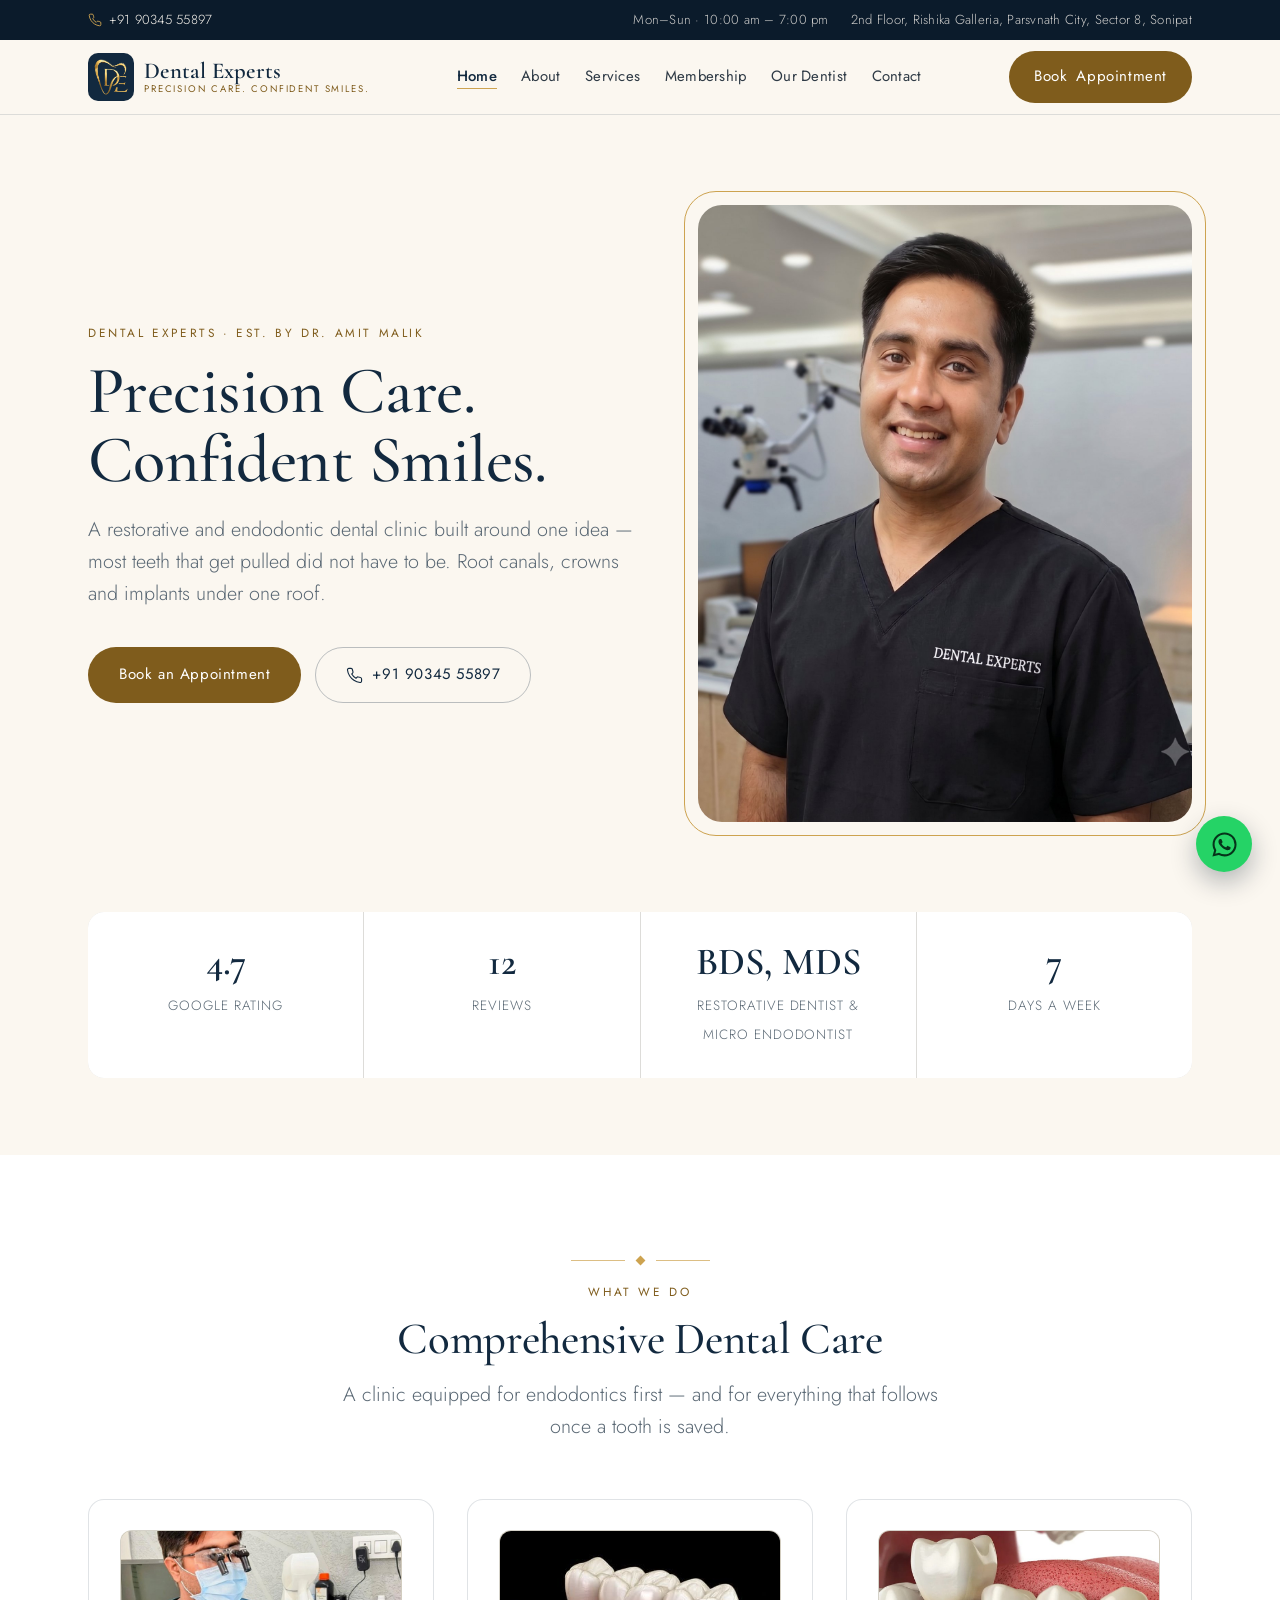
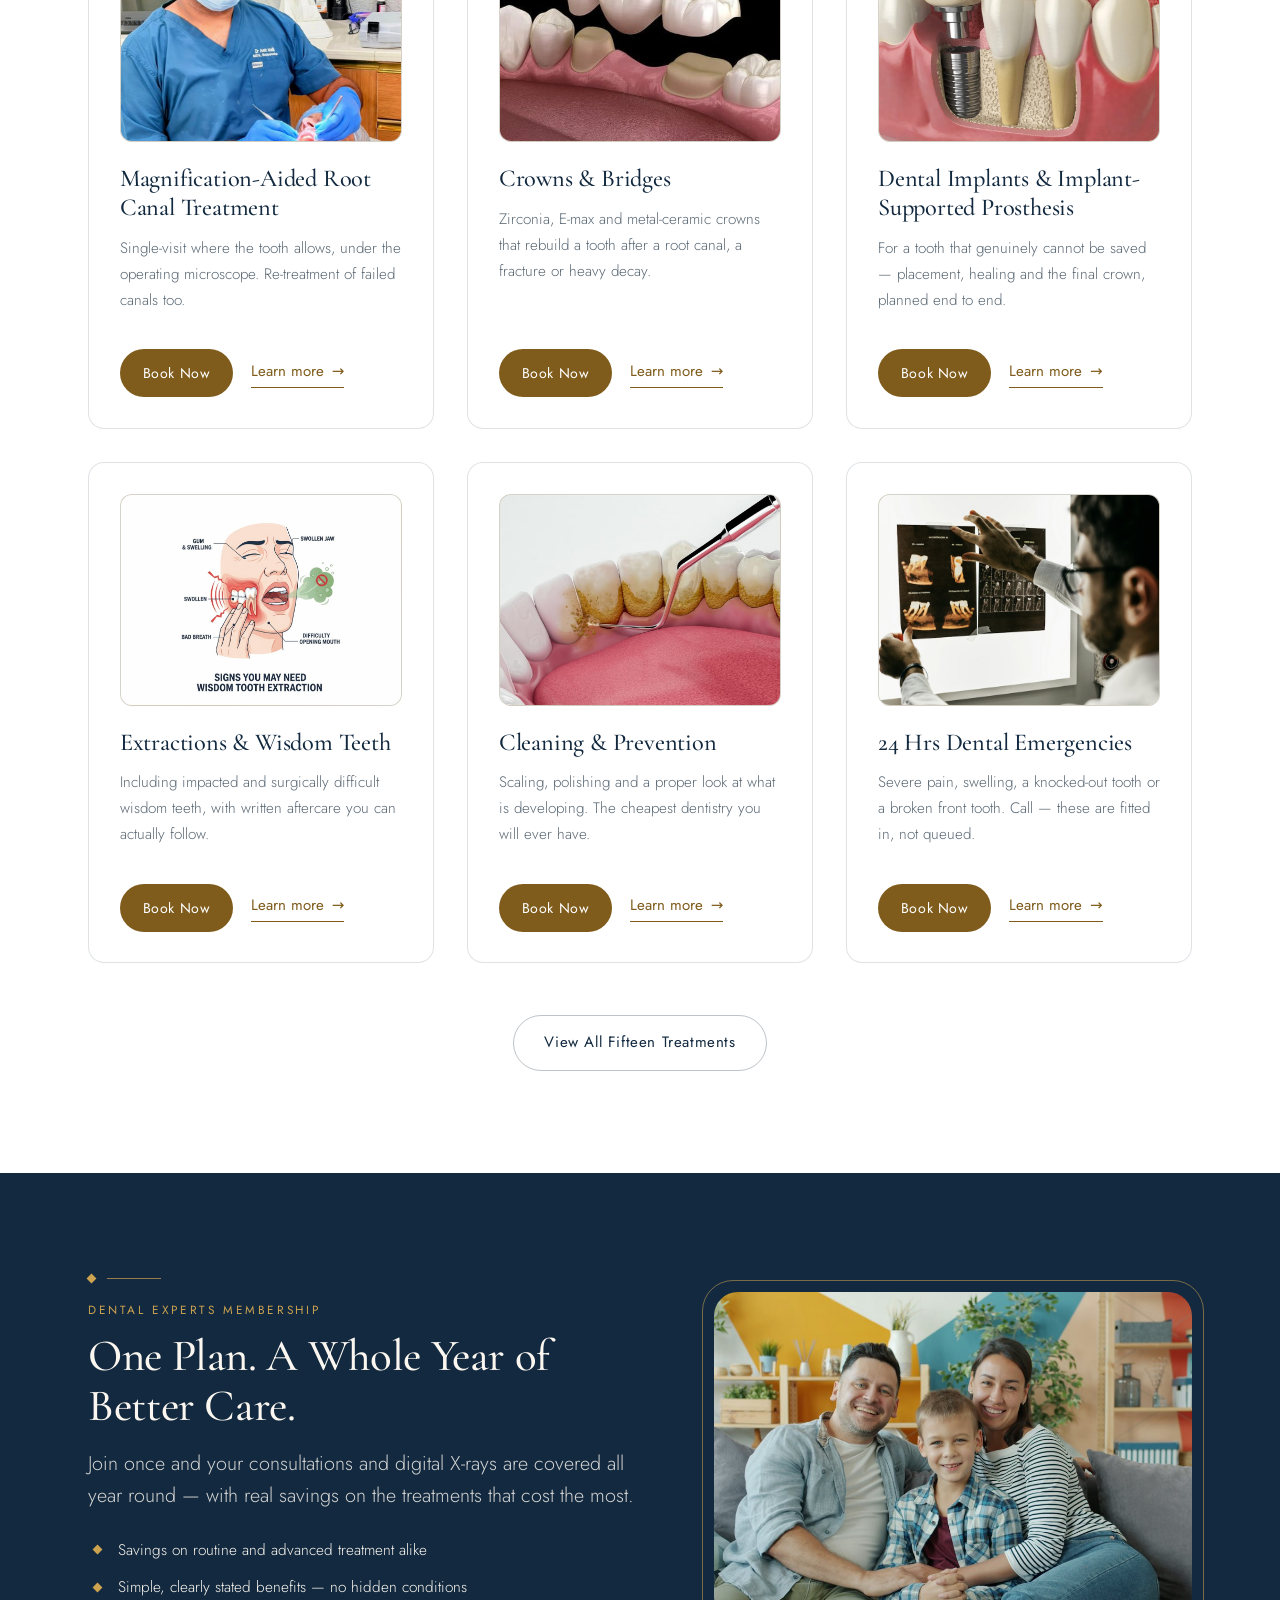
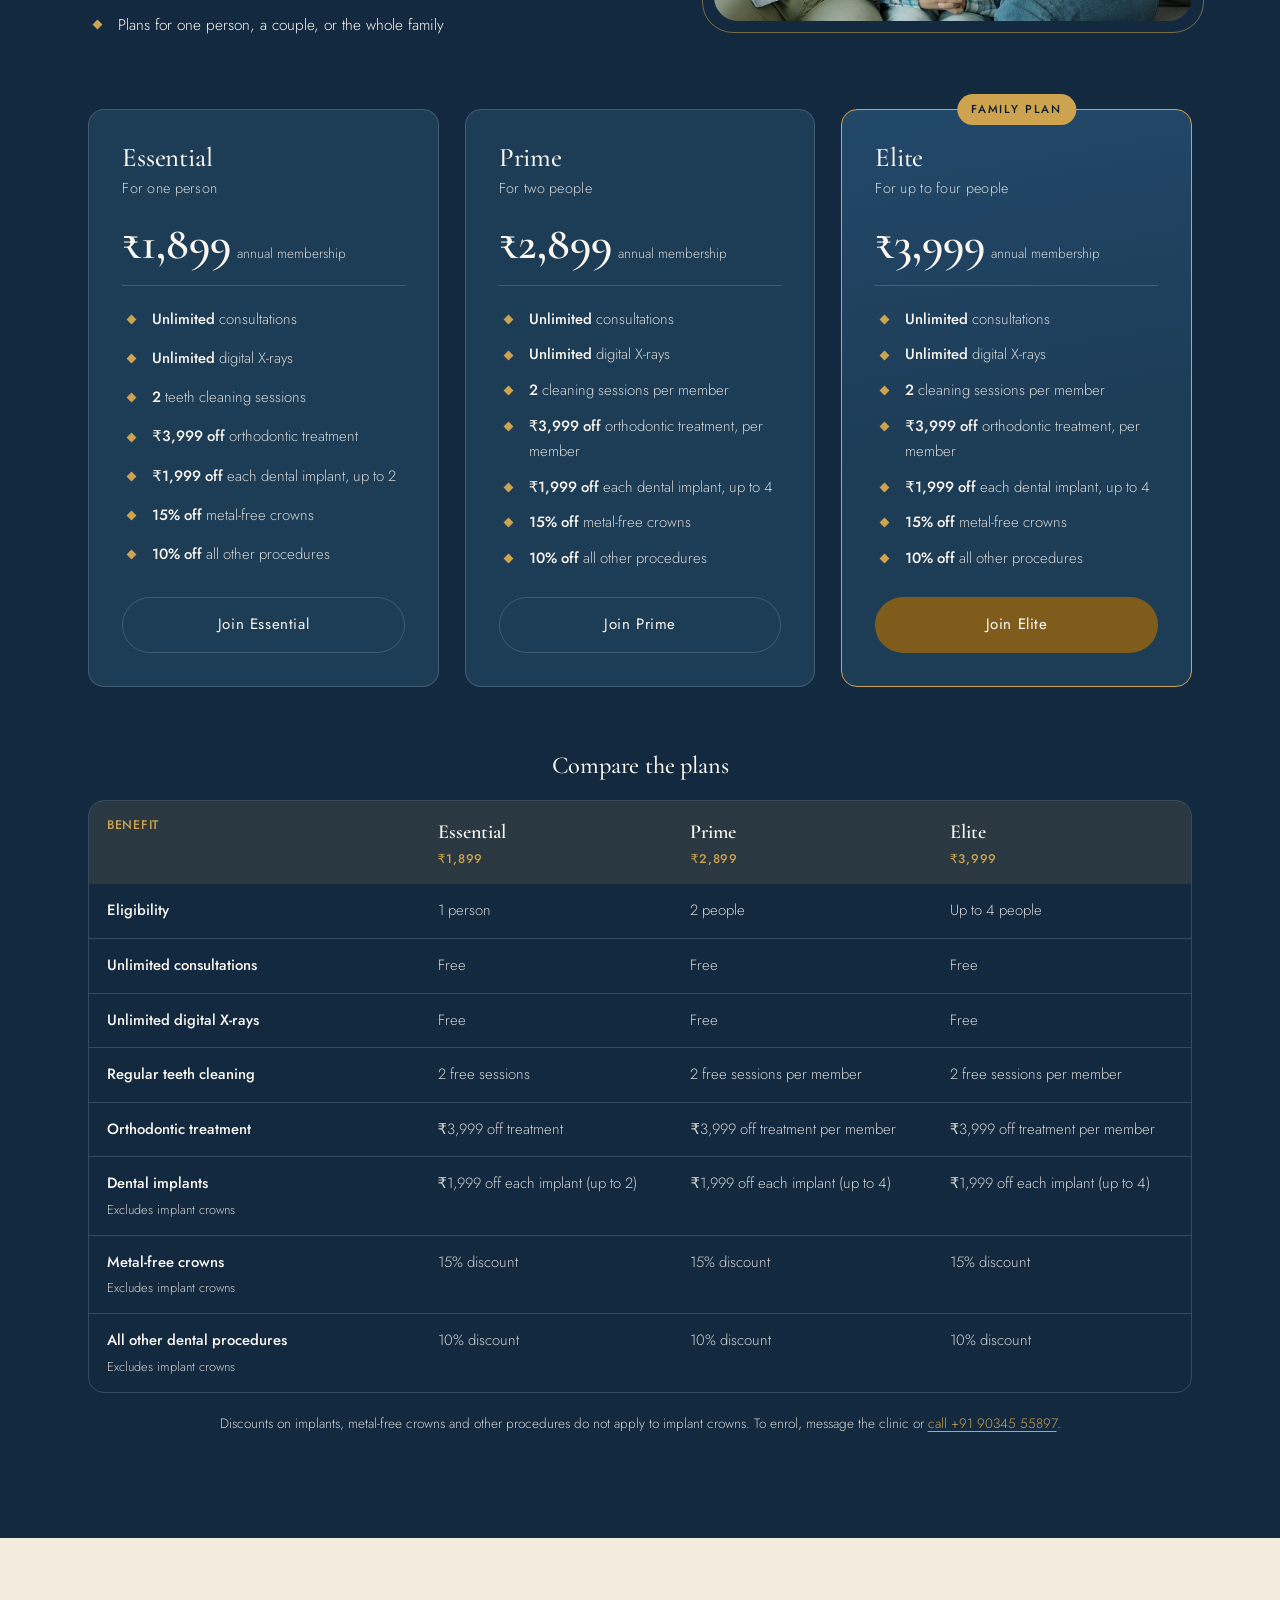
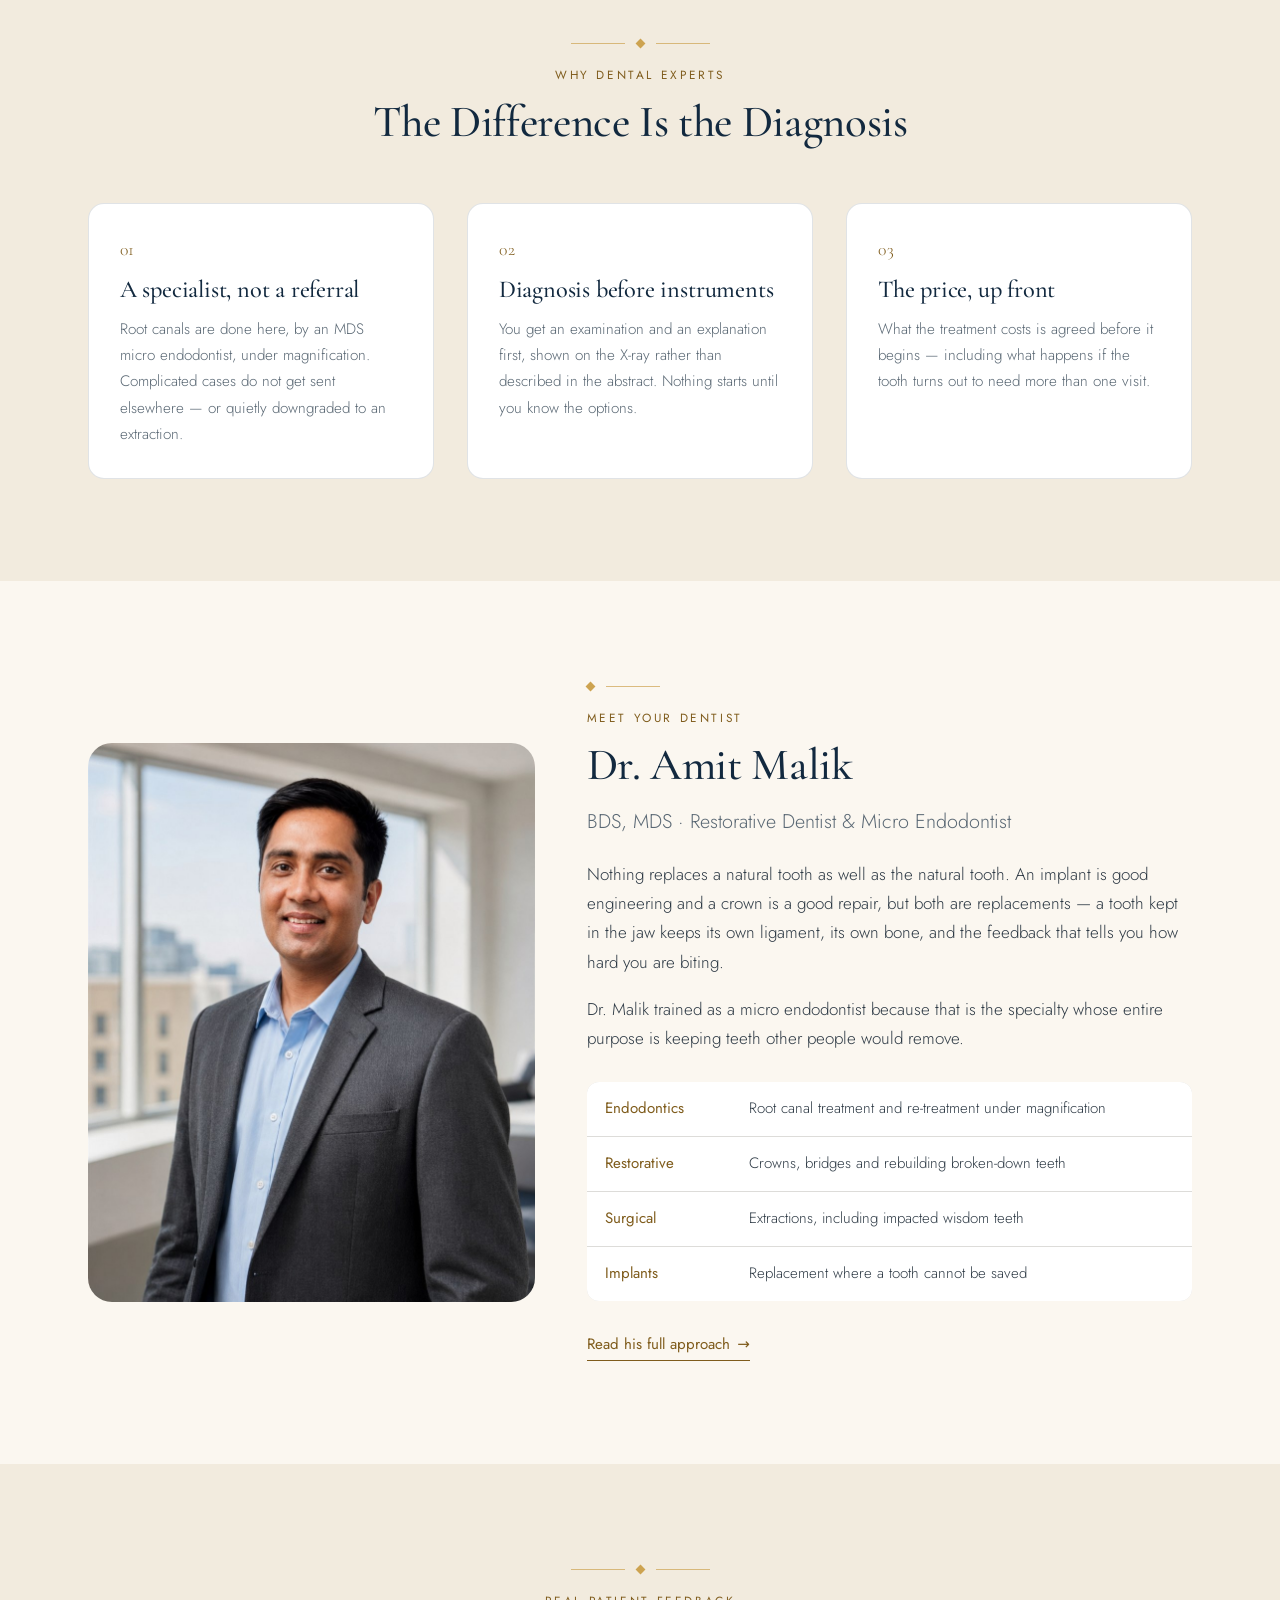
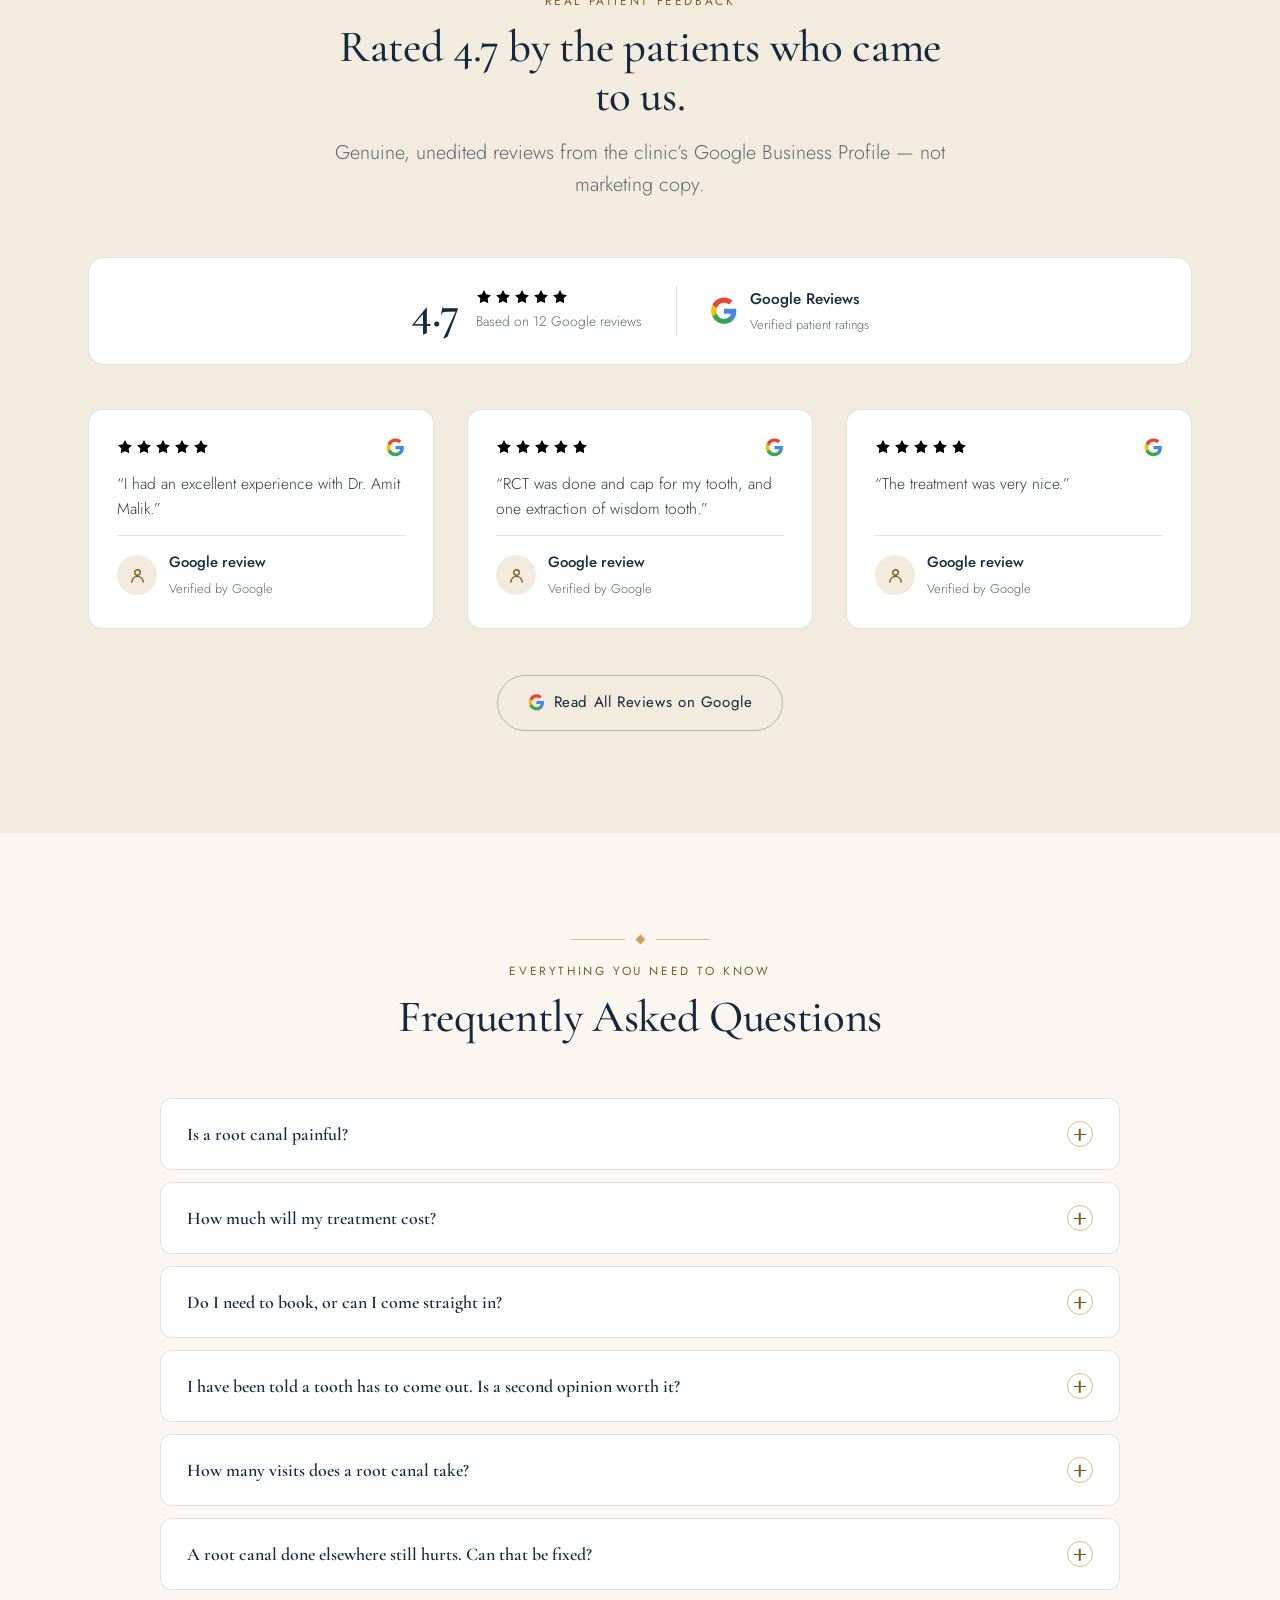
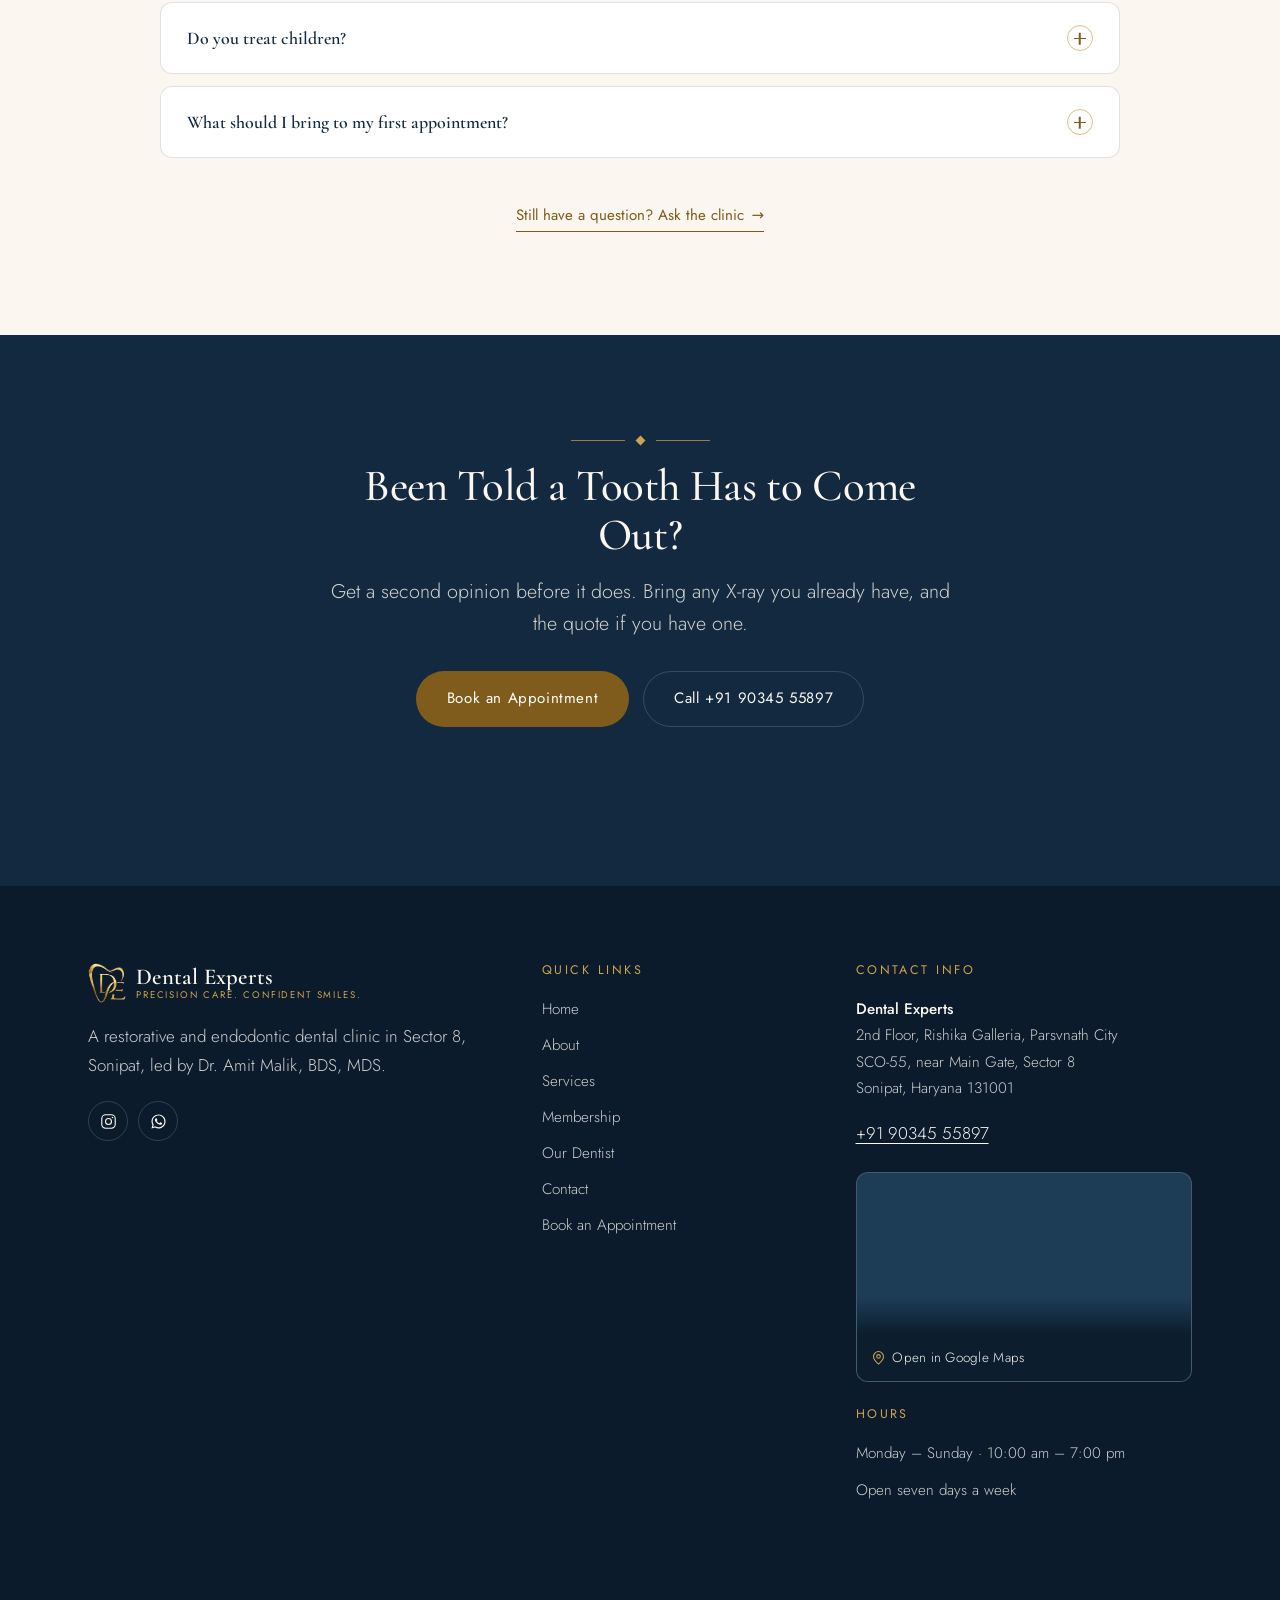
==== commit c360a25b: "New home hero: Dr. Malik in the surgery The home page hero becomes the portrait of Dr. Malik in Dent" ====
--- a/index.html
+++ b/index.html
@@ -248,7 +248,7 @@
         </div>
 
         <figure class="hero-fig rev-r" data-rd="220">
-          <img src="assets/img/clinic-microscope.jpg" alt="Dr. Amit Malik treating a patient at the dental operating microscope" width="1440" height="1800" fetchpriority="high">
+          <img src="assets/img/dr-amit-malik-clinic.jpg" alt="Dr. Amit Malik at Dental Experts, with the operating microscope behind him" width="1440" height="1800" fetchpriority="high" style="object-position:50% 12%">
         </figure>
       </div>
     </div>
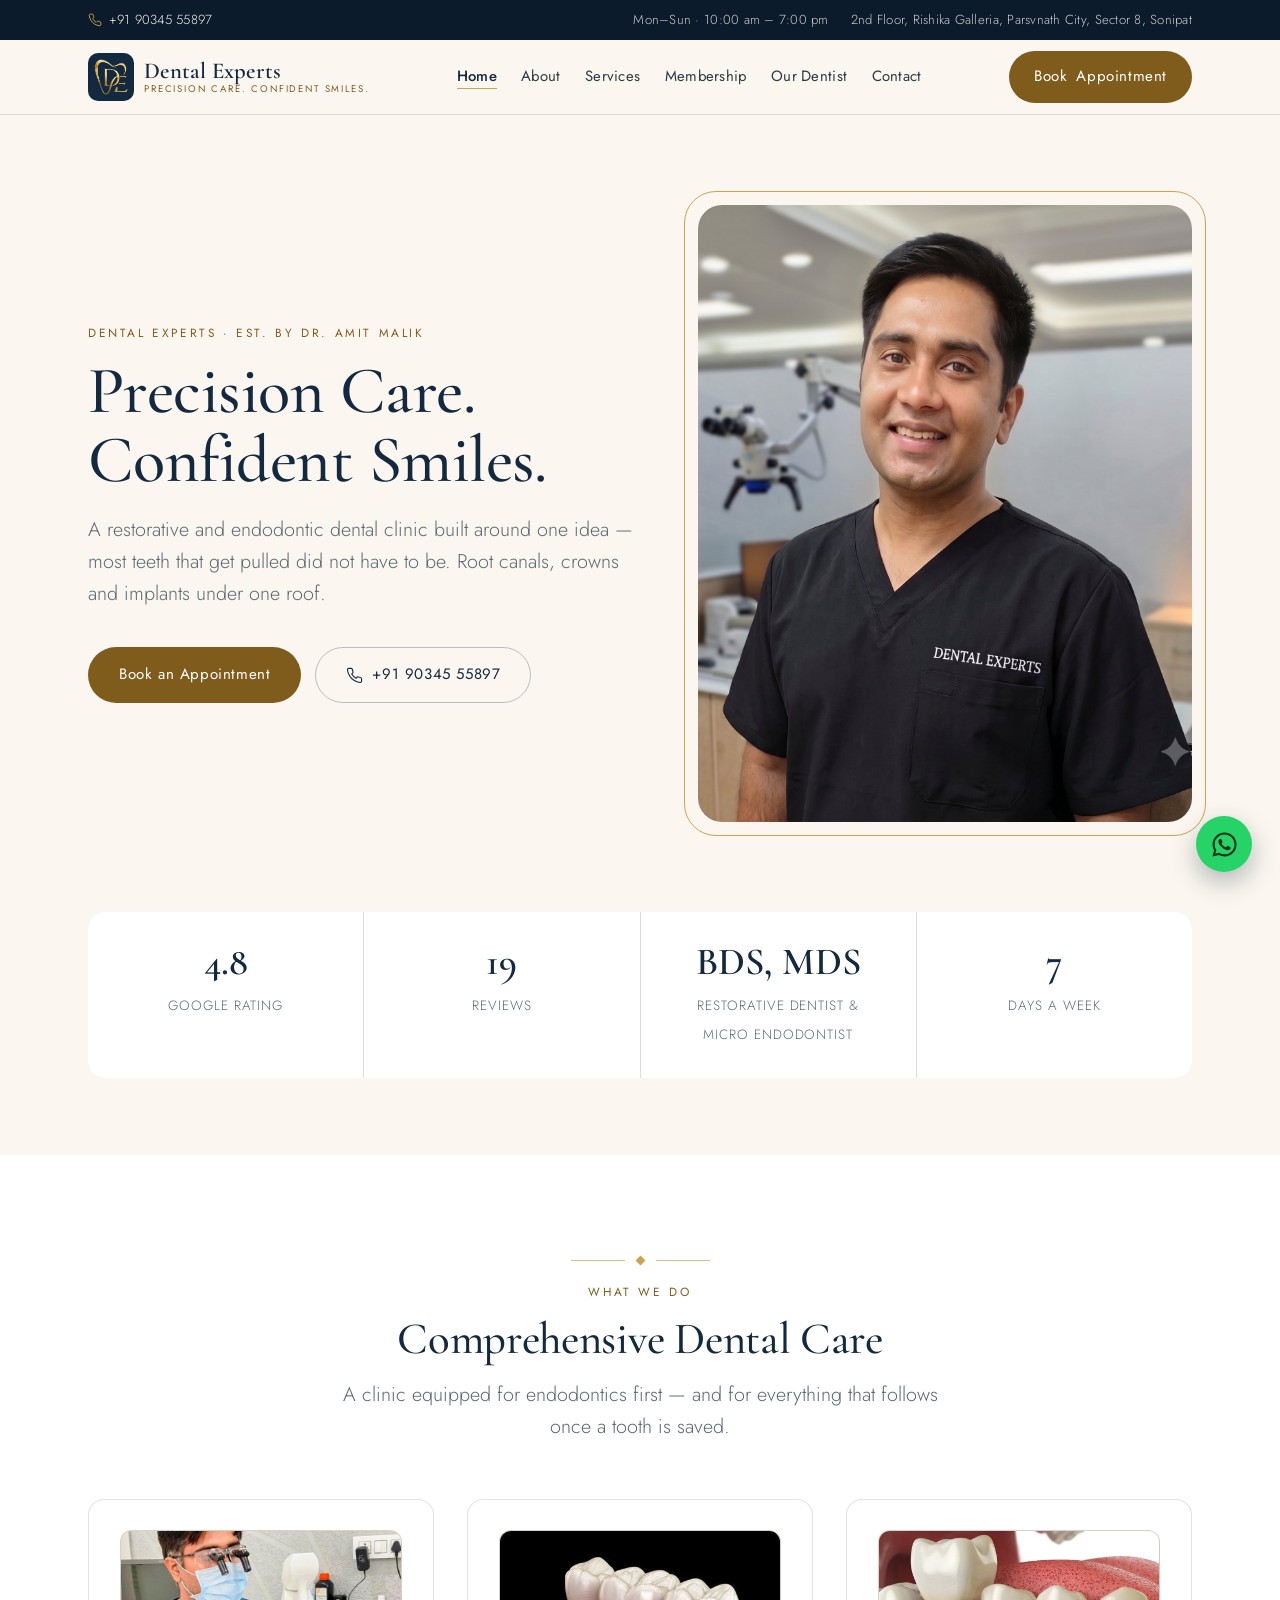
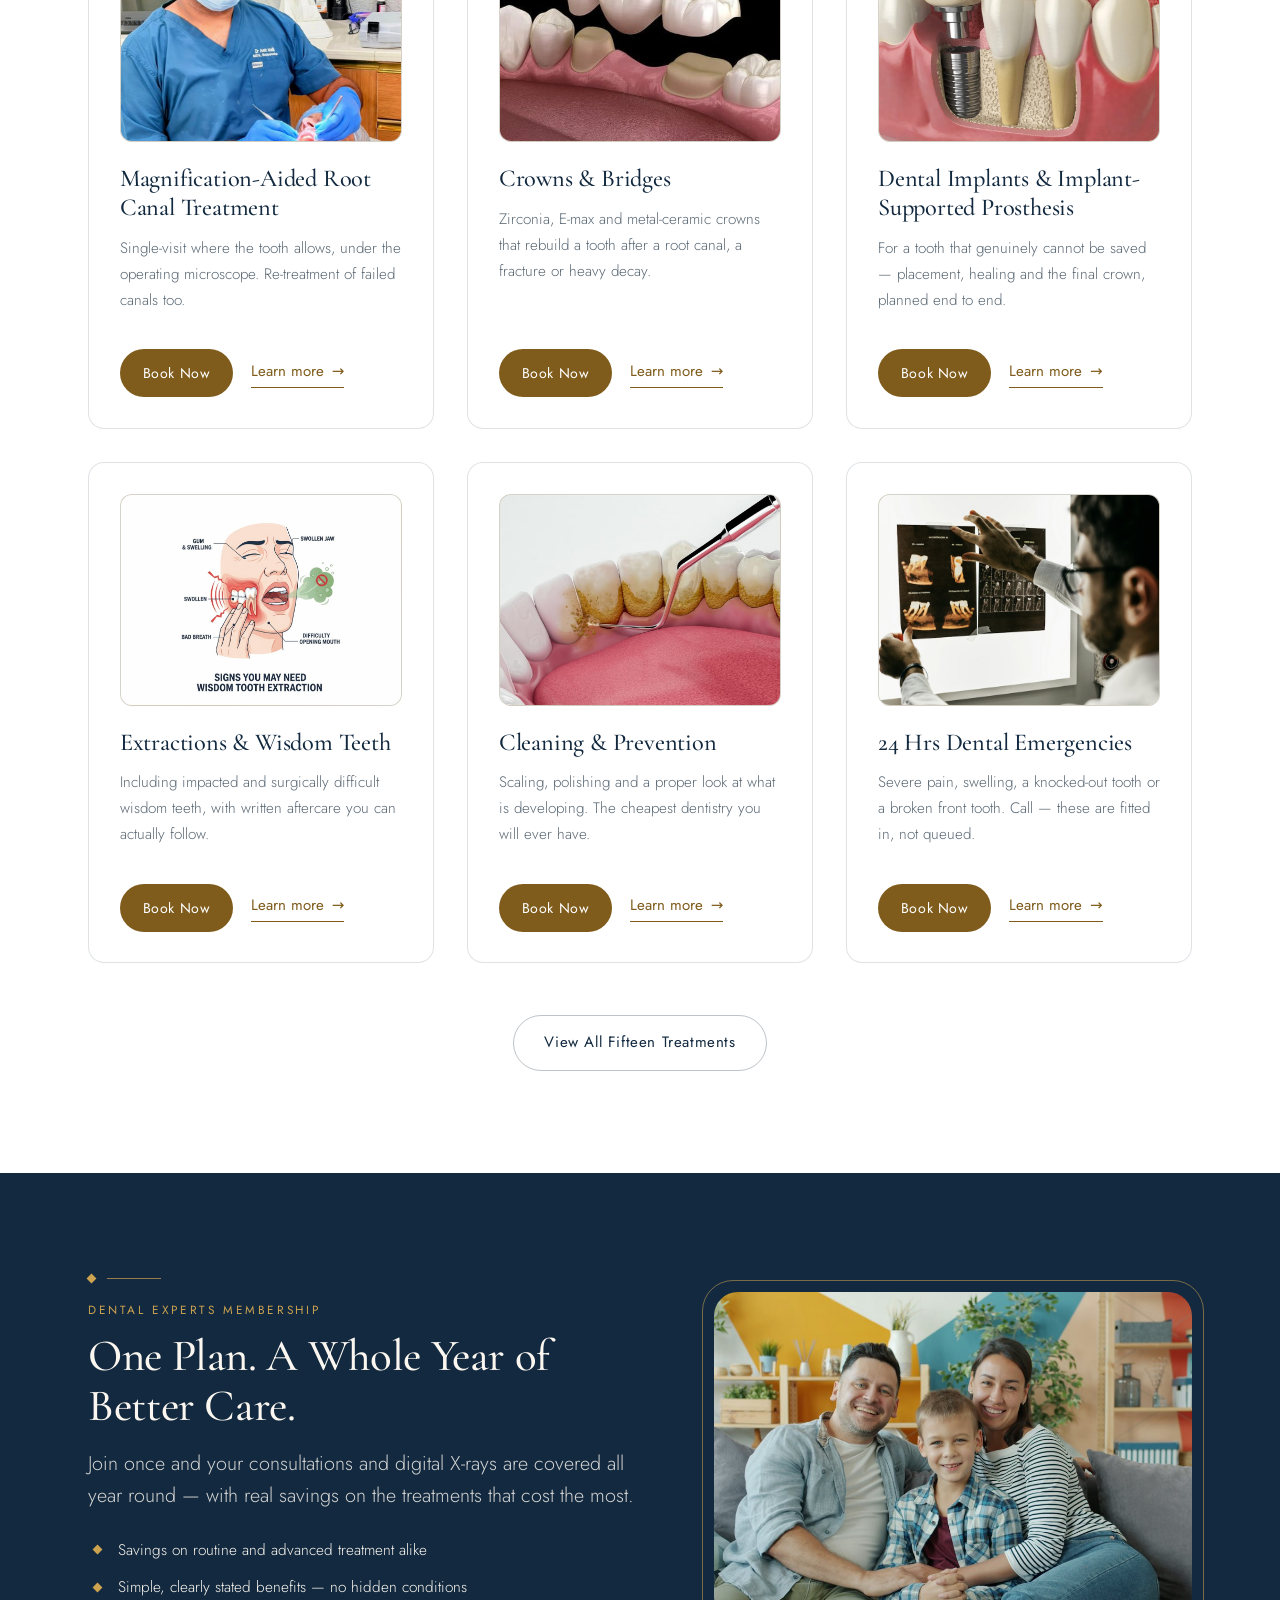
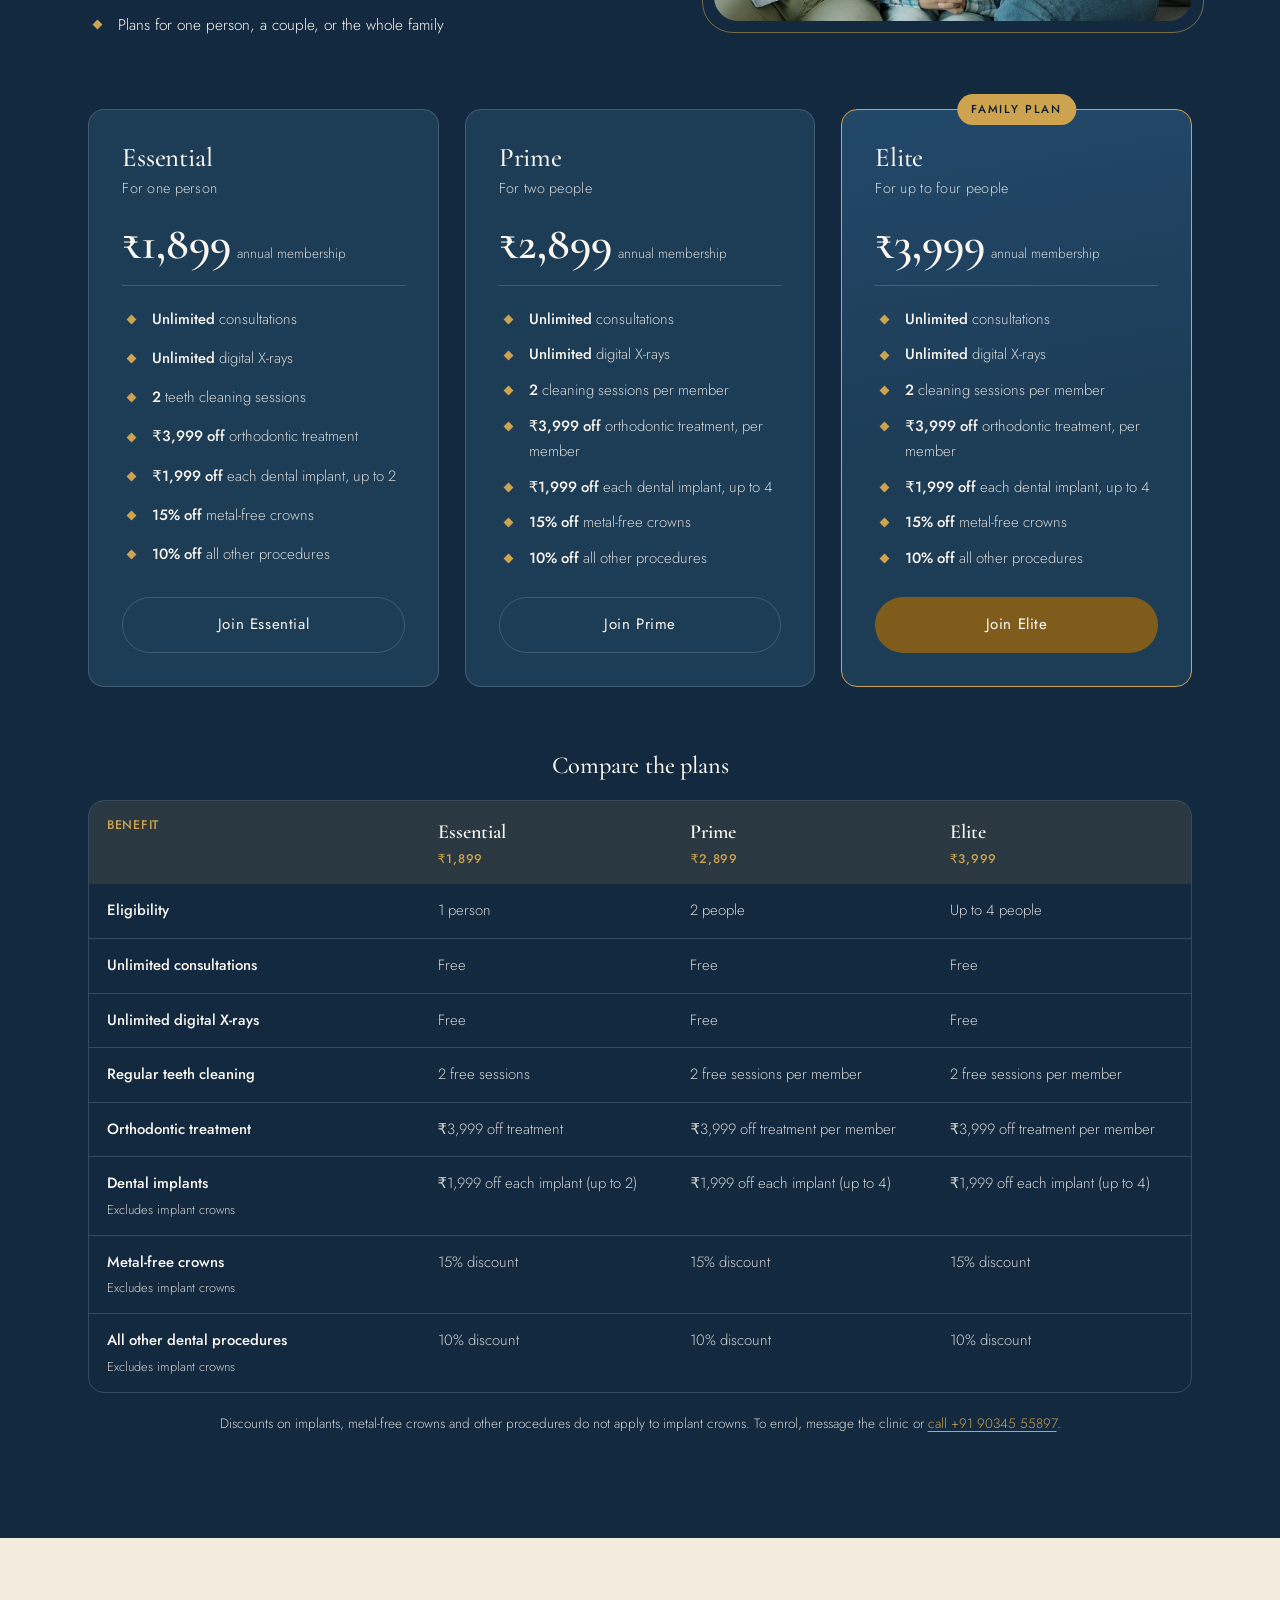
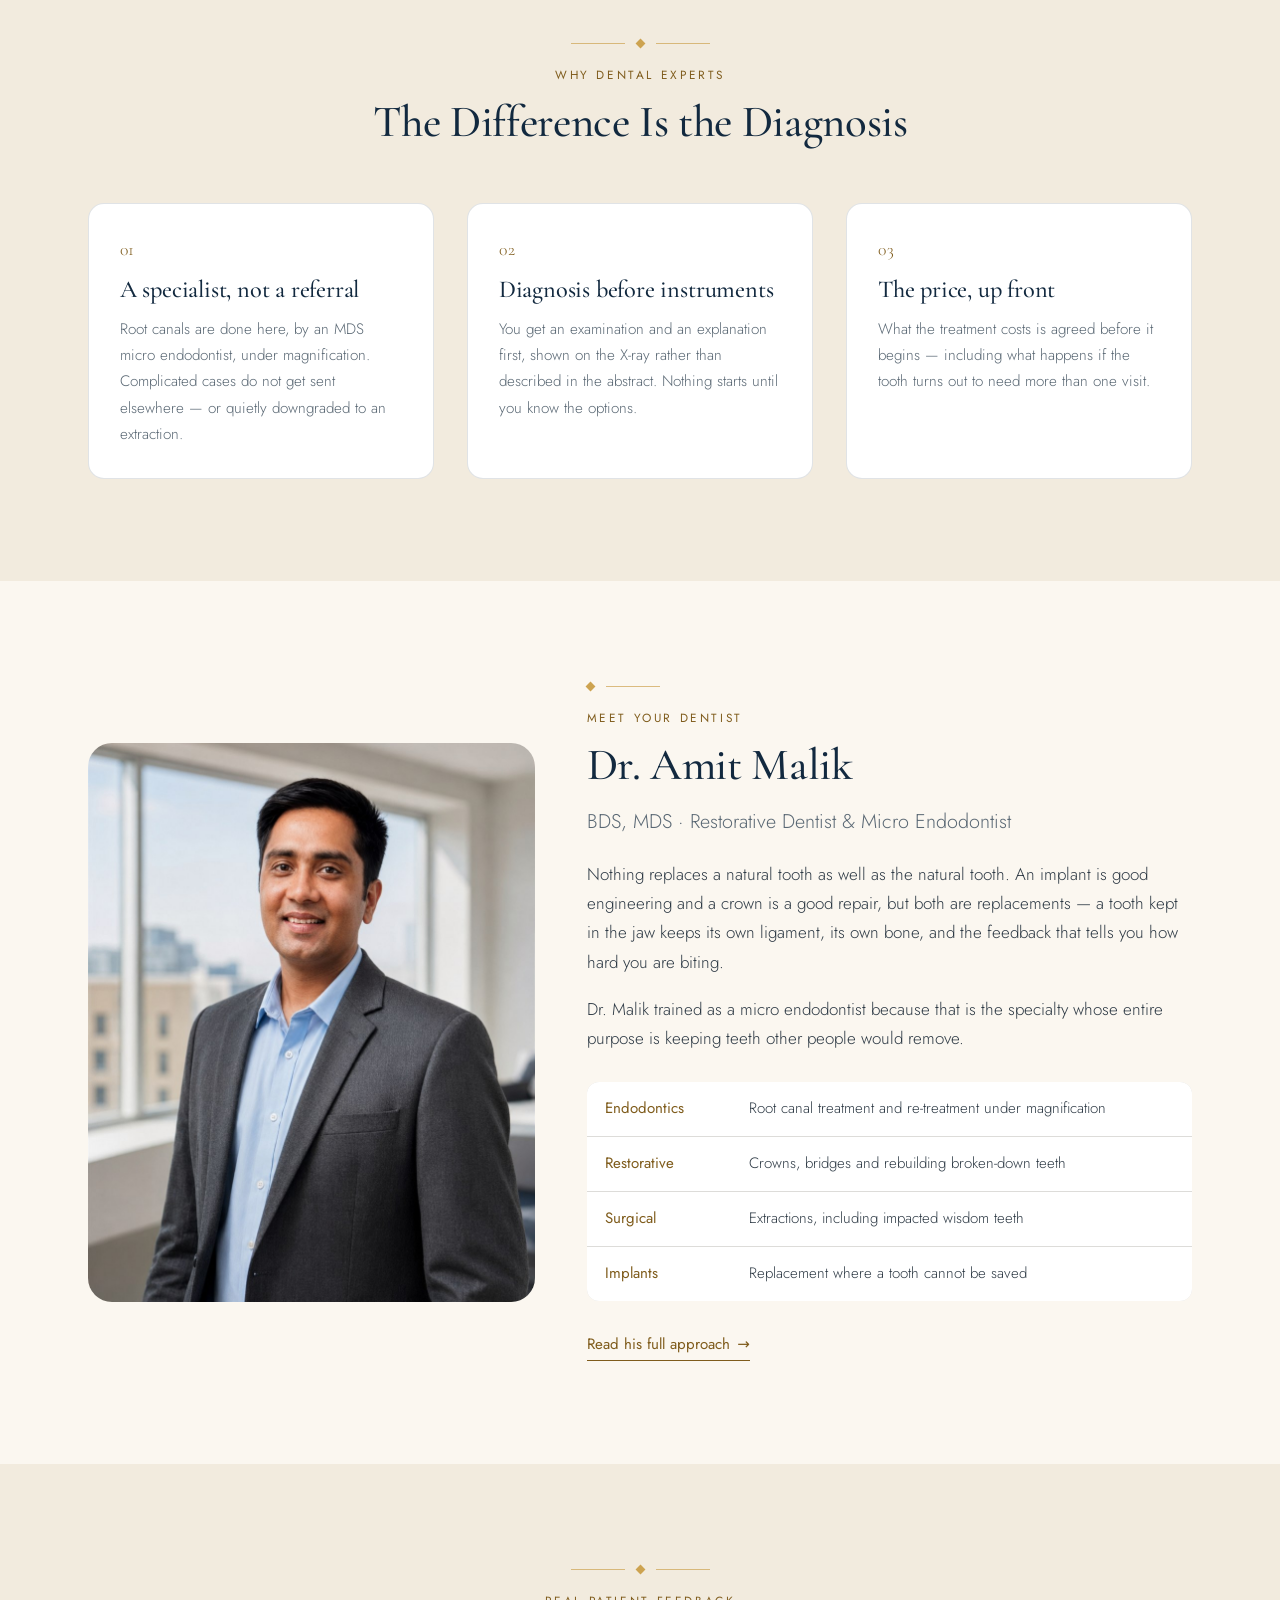
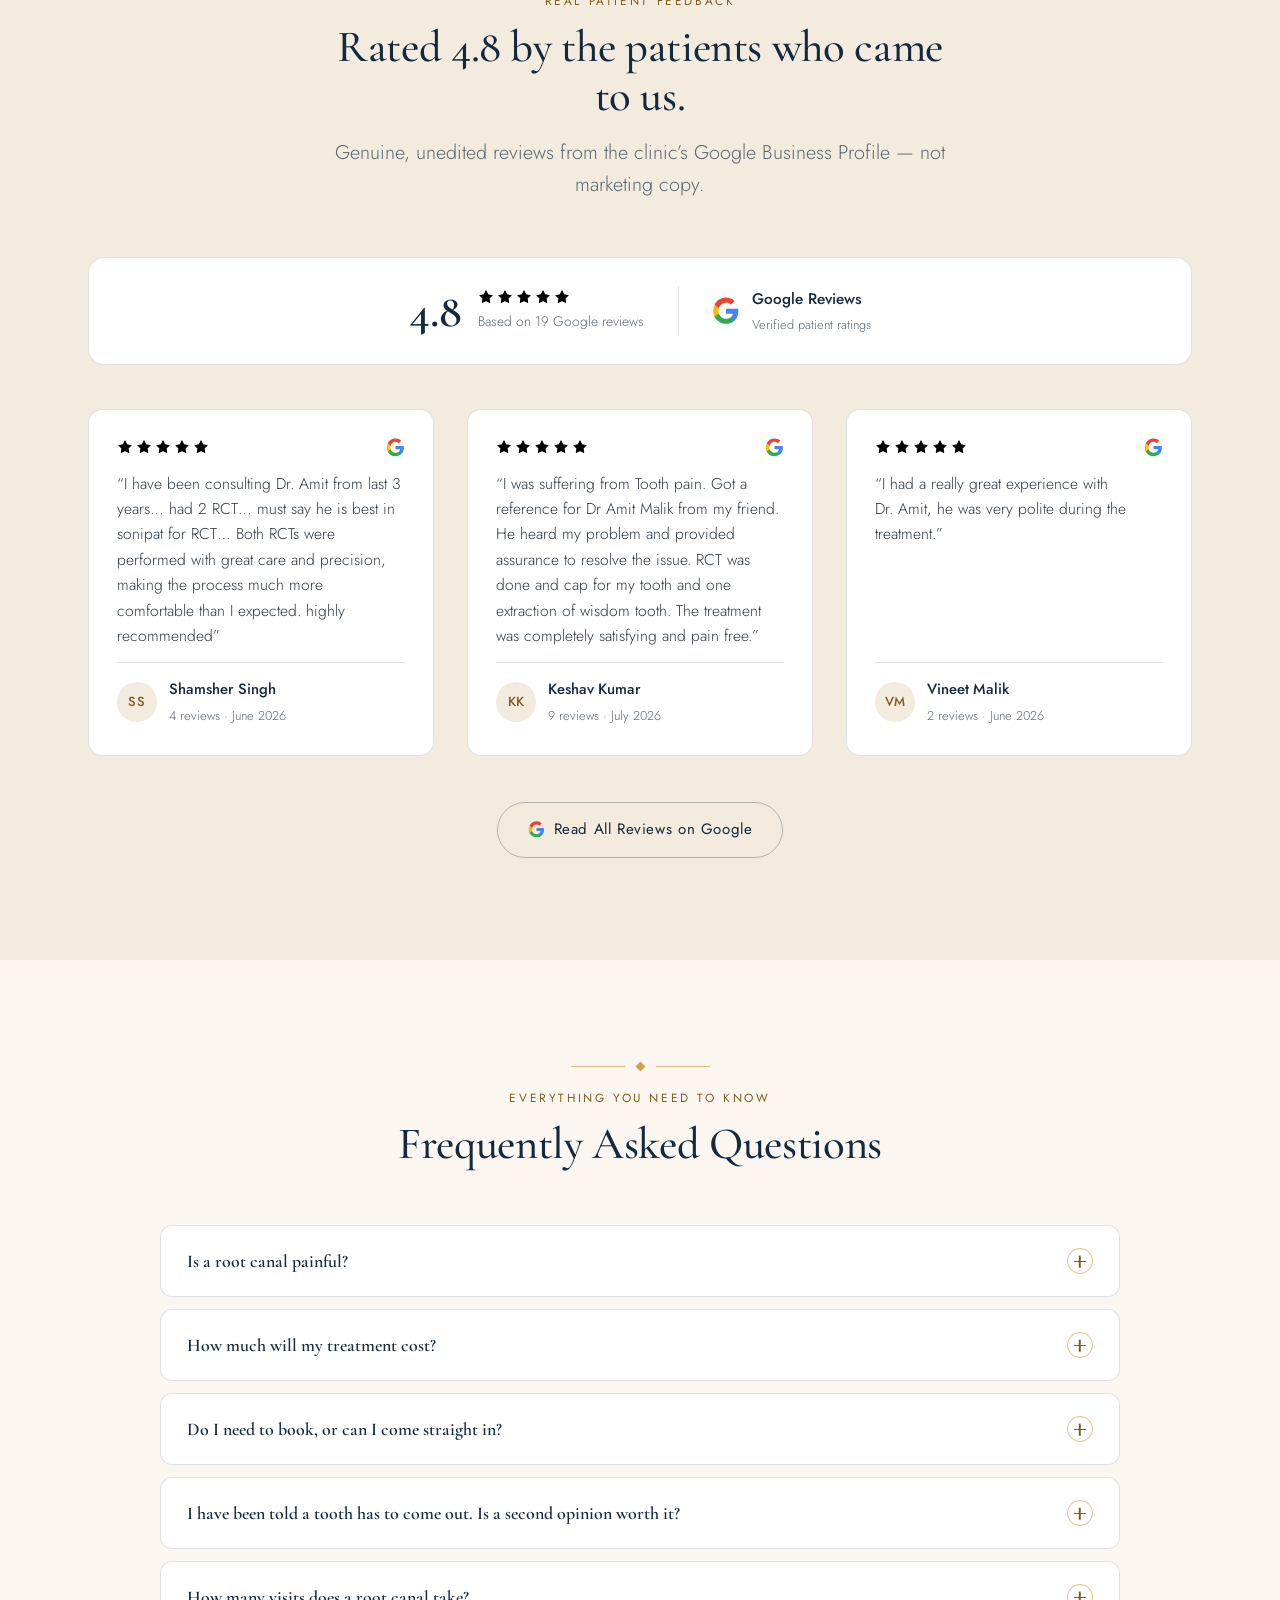
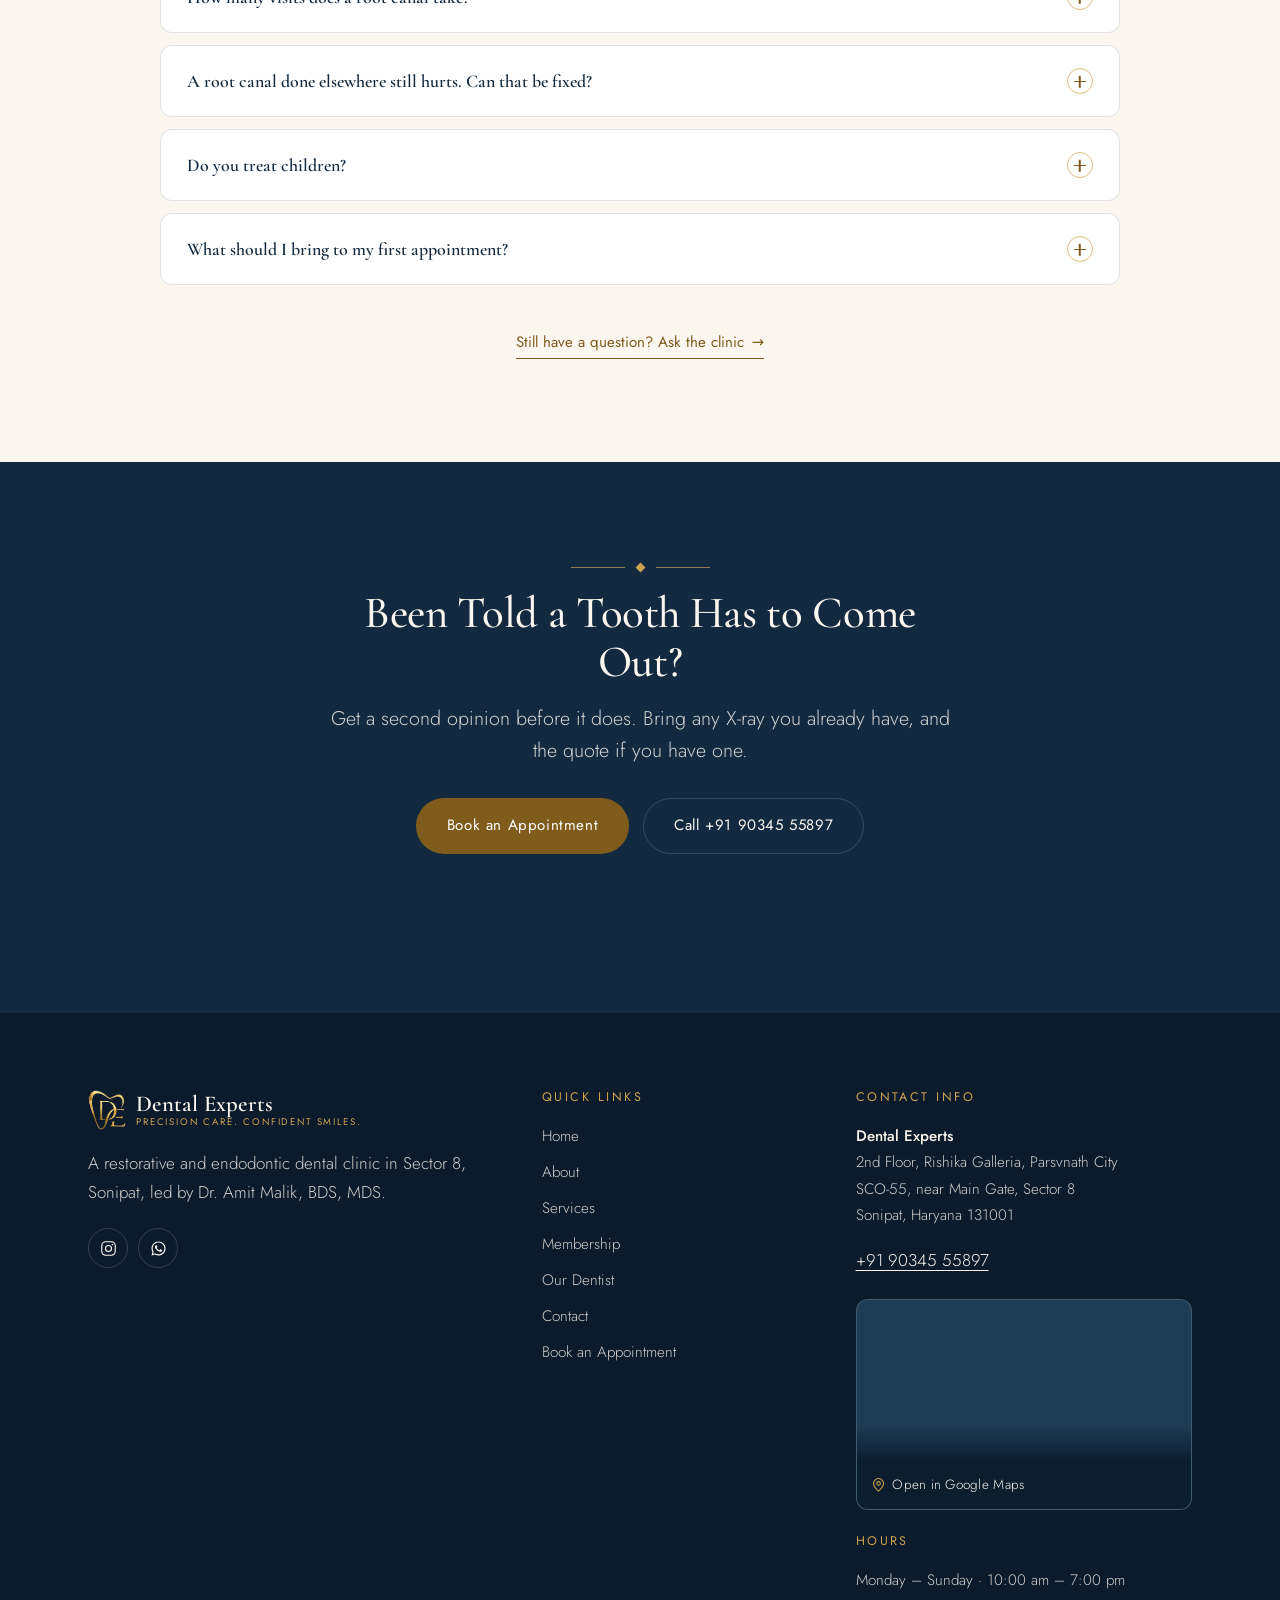
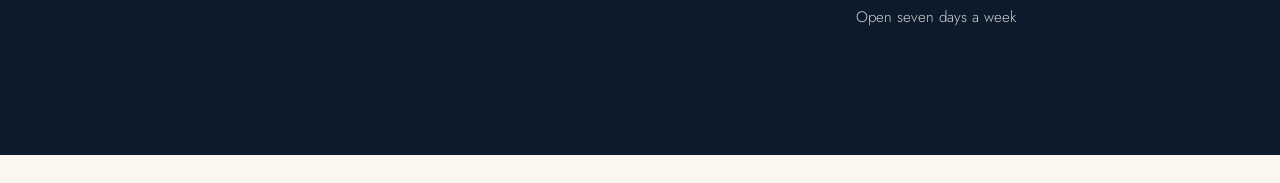
==== commit a8775a12: "Refresh the Google reviews from the live listing Checked the Business Profile on 16 Sep 2026: the ra" ====
--- a/index.html
+++ b/index.html
@@ -61,7 +61,7 @@
     "opens": "10:00",
     "closes": "19:00"
   }],
-  "aggregateRating": { "@type": "AggregateRating", "ratingValue": "4.7", "reviewCount": "12" },
+  "aggregateRating": { "@type": "AggregateRating", "ratingValue": "4.8", "reviewCount": "19" },
   "areaServed": [
     { "@type": "City", "name": "Sonipat" },
     { "@type": "AdministrativeArea", "name": "Haryana" }
@@ -260,8 +260,8 @@
          with template-style inflated numbers: on a healthcare site an
          unverifiable claim is the kind that gets a listing suspended. -->
     <div class="stats rev-kids">
-      <div class="stat"><b>4.7</b><span>Google rating</span></div>
-      <div class="stat"><b>12</b><span>Reviews</span></div>
+      <div class="stat"><b>4.8</b><span>Google rating</span></div>
+      <div class="stat"><b>19</b><span>Reviews</span></div>
       <div class="stat"><b>BDS, MDS</b><span>Restorative Dentist &amp; Micro&nbsp;Endodontist</span></div>
       <div class="stat"><b>7</b><span>Days a week</span></div>
     </div>
@@ -504,22 +504,22 @@
       <div class="sec-head rev-kids">
         <div class="orn" aria-hidden="true"><i></i></div>
         <p class="eyebrow">Real patient feedback</p>
-        <h2 class="d2">Rated 4.7 by the patients who came to us.</h2>
+        <h2 class="d2">Rated 4.8 by the patients who came to us.</h2>
         <p class="lede">Genuine, unedited reviews from the clinic&rsquo;s Google Business Profile &mdash; not marketing copy.</p>
       </div>
 
       <!-- Aggregate bar. Every figure here is from the live listing. -->
       <div class="gr-summary rev">
         <div class="gr-score">
-          <b>4.7</b>
+          <b>4.8</b>
           <div class="gr-score-meta">
-            <!-- 4.7/5 = 94%. The brass row is clipped to that rather than
+            <!-- 4.8/5 = 96%. The brass row is clipped to that rather than
                  rounded up to five solid stars, which would overstate it. -->
-            <span class="gr-stars" role="img" aria-label="Rated 4.7 out of 5">
+            <span class="gr-stars" role="img" aria-label="Rated 4.8 out of 5">
               <span class="gr-stars-bg" aria-hidden="true"><svg><use href="#i-star"/></svg><svg><use href="#i-star"/></svg><svg><use href="#i-star"/></svg><svg><use href="#i-star"/></svg><svg><use href="#i-star"/></svg></span>
-              <span class="gr-stars-fg" style="width:94%" aria-hidden="true"><svg><use href="#i-star"/></svg><svg><use href="#i-star"/></svg><svg><use href="#i-star"/></svg><svg><use href="#i-star"/></svg><svg><use href="#i-star"/></svg></span>
+              <span class="gr-stars-fg" style="width:96%" aria-hidden="true"><svg><use href="#i-star"/></svg><svg><use href="#i-star"/></svg><svg><use href="#i-star"/></svg><svg><use href="#i-star"/></svg><svg><use href="#i-star"/></svg></span>
             </span>
-            <span class="gr-count">Based on 12 Google reviews</span>
+            <span class="gr-count">Based on 19 Google reviews</span>
           </div>
         </div>
 
@@ -534,22 +534,13 @@
         </div>
       </div>
 
-      <!-- The three quotes are verbatim from the listing. Reviewer NAMES,
-           review counts and dates were not visible when this was built, so
-           the author row deliberately shows a neutral verified-Google
-           treatment instead of a person. Do not invent them.
-
-           When you can see a real name on the listing, swap the avatar and
-           meta for that reviewer, e.g.:
-
-             <span class="gr-avatar" aria-hidden="true">AK</span>
-             <span class="gr-meta">
-               <b>Anil Kumar</b>
-               <span>3 reviews &middot; 2 weeks ago</span>
-             </span>
-
-           The avatar is styled for either two-letter initials or the glyph,
-           so no CSS change is needed. -->
+      <!-- Verbatim from the Google Business Profile, checked 16 Sep 2026:
+           4.8 from 19 reviews (eighteen 5-star, one 1-star). Names, review
+           counts and star ratings are exactly as the listing shows them;
+           the quotes are unedited, typos included, because the lede above
+           promises that. Google gives relative dates ("3 months ago"), which
+           would rot in a static page, so these are written as months.
+           Refresh this block whenever the figures above change. -->
       <div class="grid g-3 rev-kids">
         <figure class="gr-card">
           <div class="gr-top">
@@ -559,12 +550,12 @@
             </span>
             <svg class="gr-badge" viewBox="0 0 48 48" role="img" aria-label="Verified Google review"><use href="#i-google"/></svg>
           </div>
-          <blockquote class="gr-quote">&ldquo;I had an excellent experience with Dr. Amit Malik.&rdquo;</blockquote>
+          <blockquote class="gr-quote">&ldquo;I have been consulting Dr.&nbsp;Amit from last 3 years&hellip; had 2 RCT&hellip; must say he is best in sonipat for RCT&hellip; Both RCTs were performed with great care and precision, making the process much more comfortable than I expected. highly recommended&rdquo;</blockquote>
           <figcaption class="gr-author">
-            <span class="gr-avatar" aria-hidden="true"><svg viewBox="0 0 24 24"><use href="#i-person"/></svg></span>
+            <span class="gr-avatar" aria-hidden="true">SS</span>
             <span class="gr-meta">
-              <b>Google review</b>
-              <span>Verified by Google</span>
+              <b>Shamsher Singh</b>
+              <span>4 reviews &middot; June 2026</span>
             </span>
           </figcaption>
         </figure>
@@ -577,12 +568,12 @@
             </span>
             <svg class="gr-badge" viewBox="0 0 48 48" role="img" aria-label="Verified Google review"><use href="#i-google"/></svg>
           </div>
-          <blockquote class="gr-quote">&ldquo;RCT was done and cap for my tooth, and one extraction of wisdom tooth.&rdquo;</blockquote>
+          <blockquote class="gr-quote">&ldquo;I was suffering from Tooth pain. Got a reference for Dr&nbsp;Amit Malik from my friend. He heard my problem and provided assurance to resolve the issue. RCT was done and cap for my tooth and one extraction of wisdom tooth. The treatment was completely satisfying and pain free.&rdquo;</blockquote>
           <figcaption class="gr-author">
-            <span class="gr-avatar" aria-hidden="true"><svg viewBox="0 0 24 24"><use href="#i-person"/></svg></span>
+            <span class="gr-avatar" aria-hidden="true">KK</span>
             <span class="gr-meta">
-              <b>Google review</b>
-              <span>Verified by Google</span>
+              <b>Keshav Kumar</b>
+              <span>9 reviews &middot; July 2026</span>
             </span>
           </figcaption>
         </figure>
@@ -595,12 +586,12 @@
             </span>
             <svg class="gr-badge" viewBox="0 0 48 48" role="img" aria-label="Verified Google review"><use href="#i-google"/></svg>
           </div>
-          <blockquote class="gr-quote">&ldquo;The treatment was very nice.&rdquo;</blockquote>
+          <blockquote class="gr-quote">&ldquo;I had a really great experience with Dr.&nbsp;Amit, he was very polite during the treatment.&rdquo;</blockquote>
           <figcaption class="gr-author">
-            <span class="gr-avatar" aria-hidden="true"><svg viewBox="0 0 24 24"><use href="#i-person"/></svg></span>
+            <span class="gr-avatar" aria-hidden="true">VM</span>
             <span class="gr-meta">
-              <b>Google review</b>
-              <span>Verified by Google</span>
+              <b>Vineet Malik</b>
+              <span>2 reviews &middot; June 2026</span>
             </span>
           </figcaption>
         </figure>
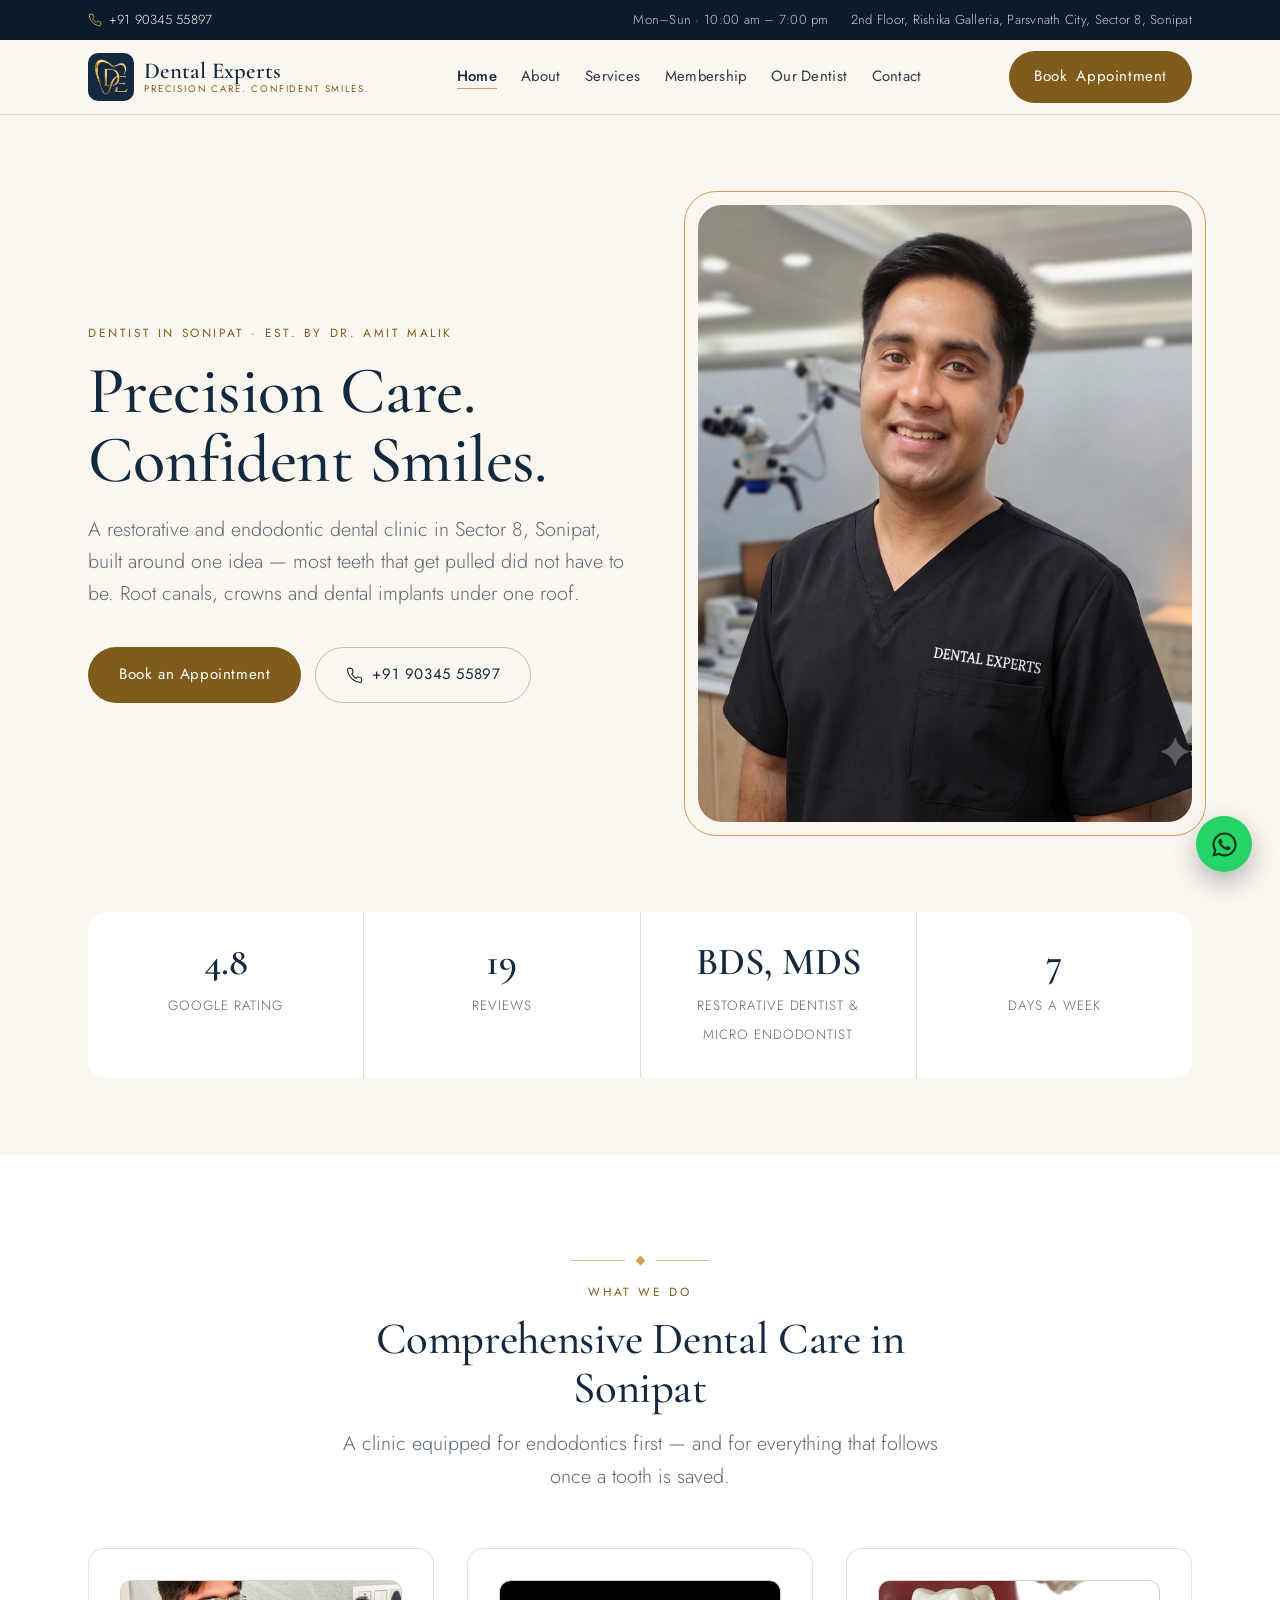
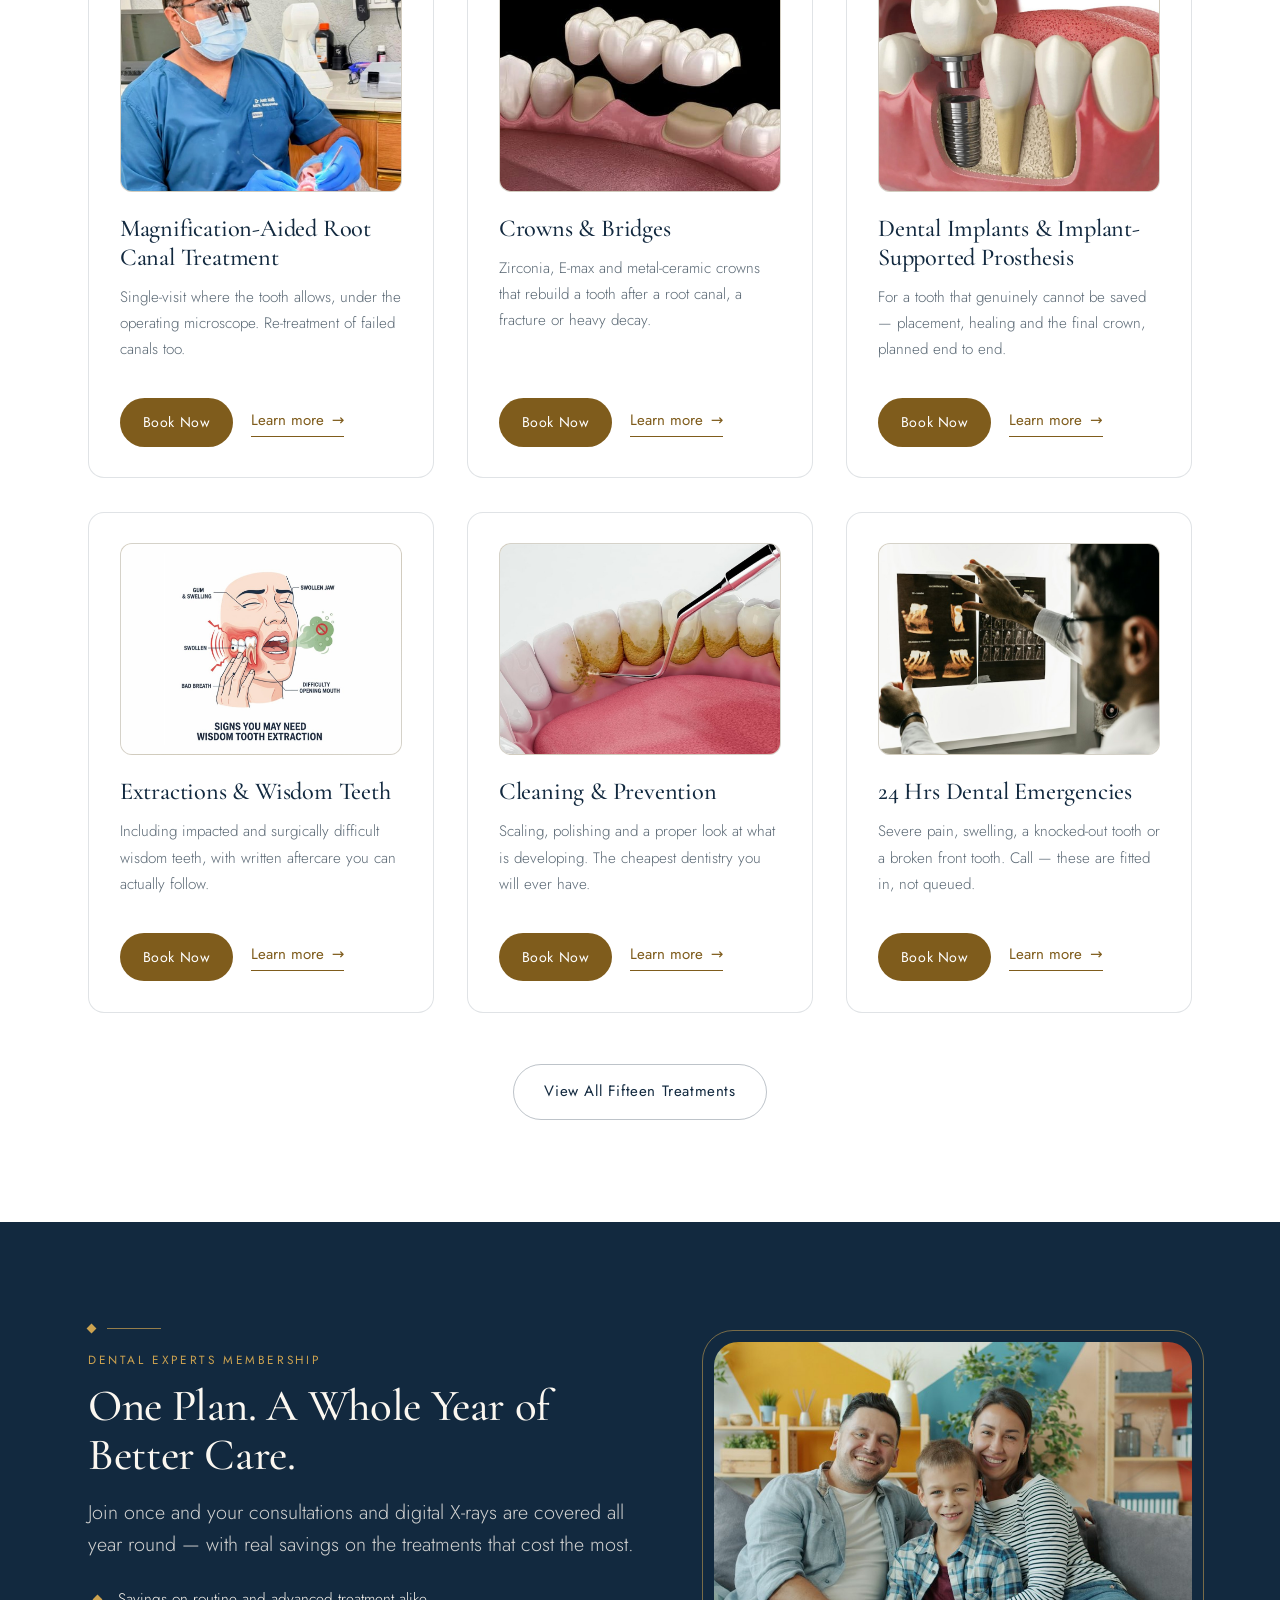
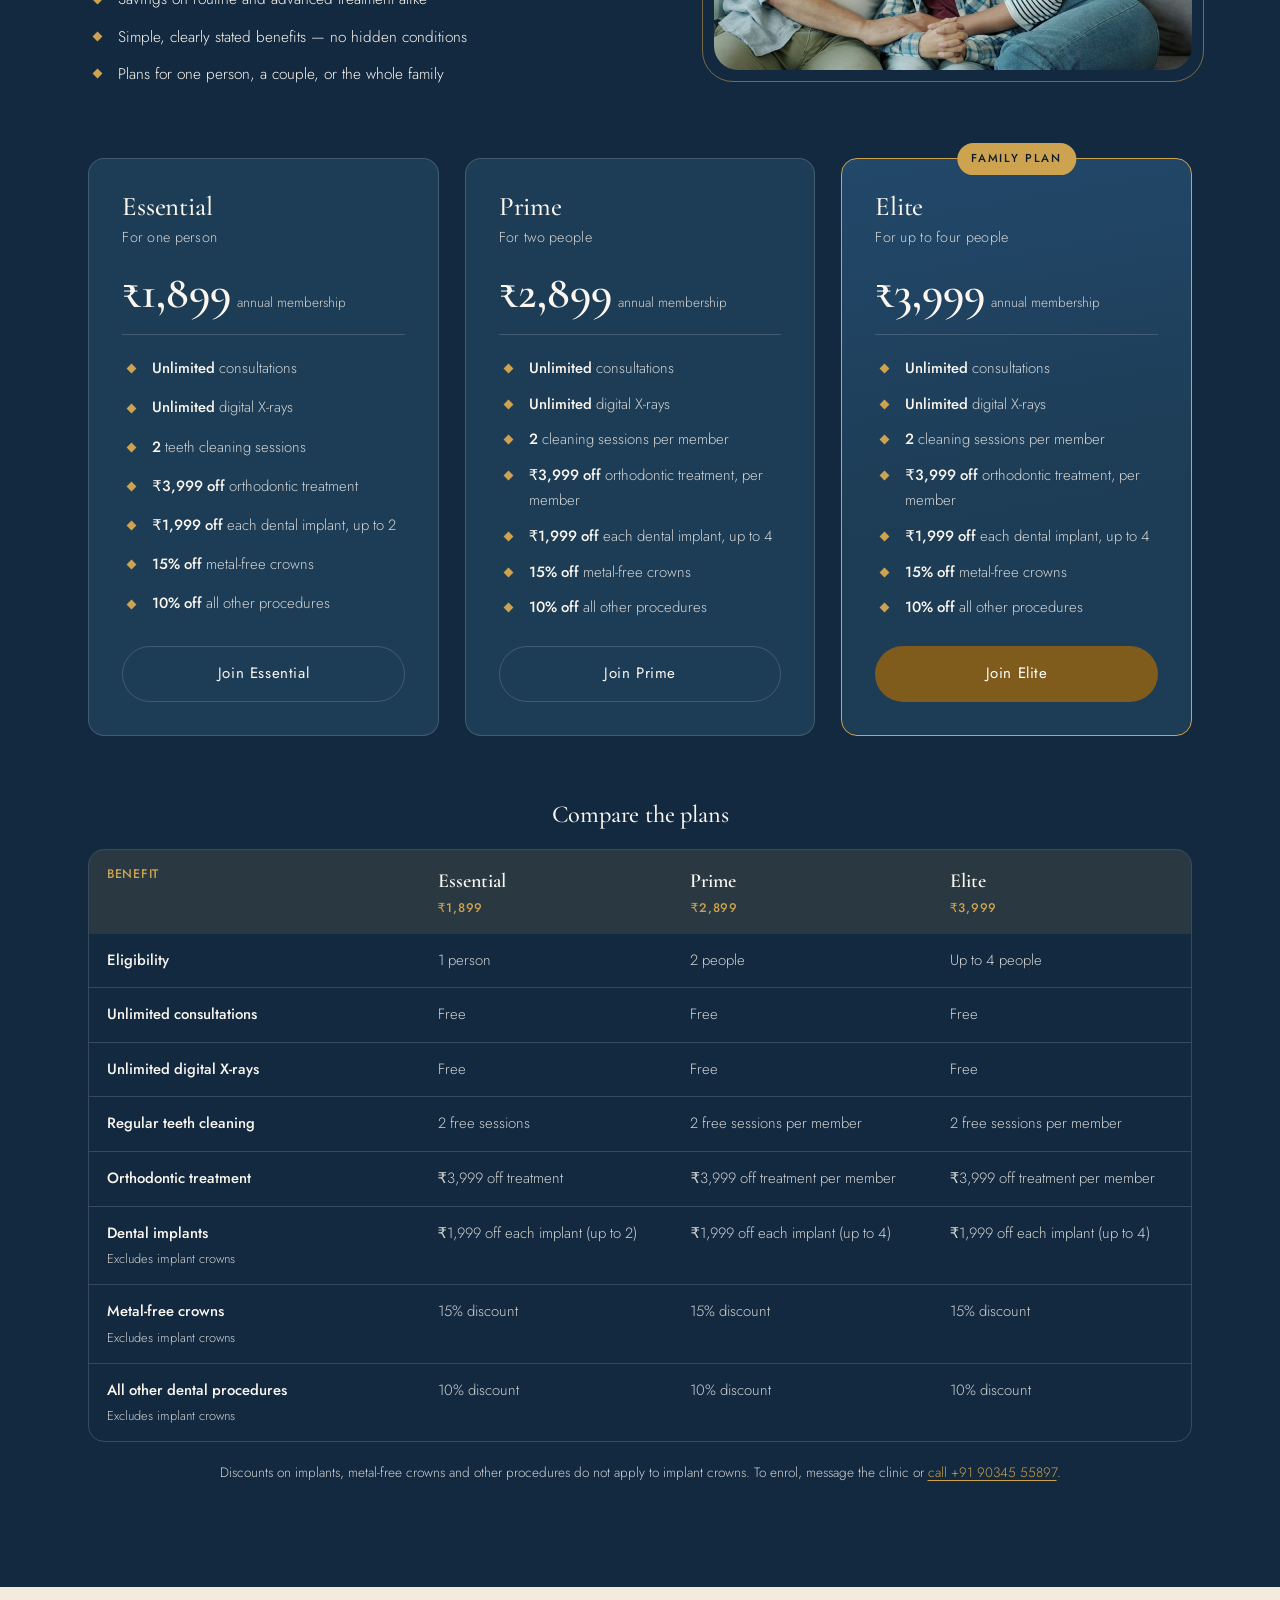
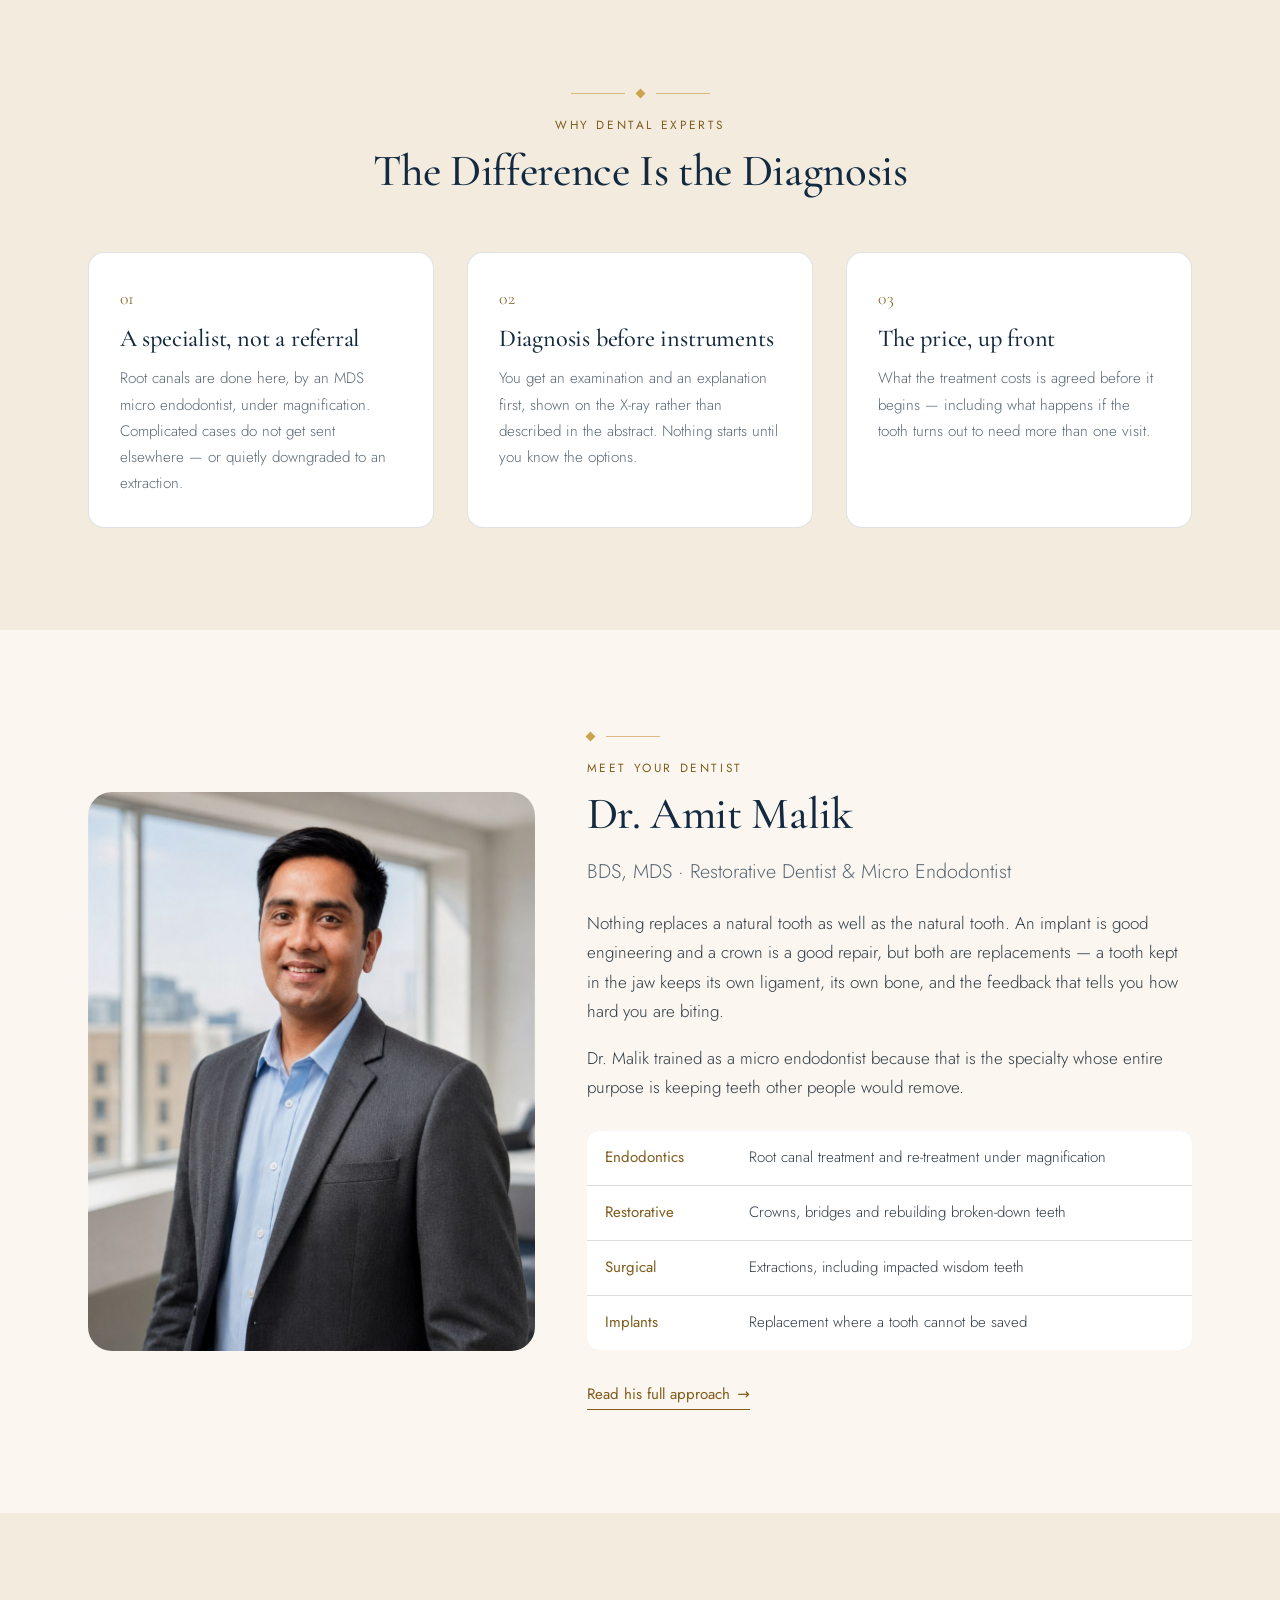
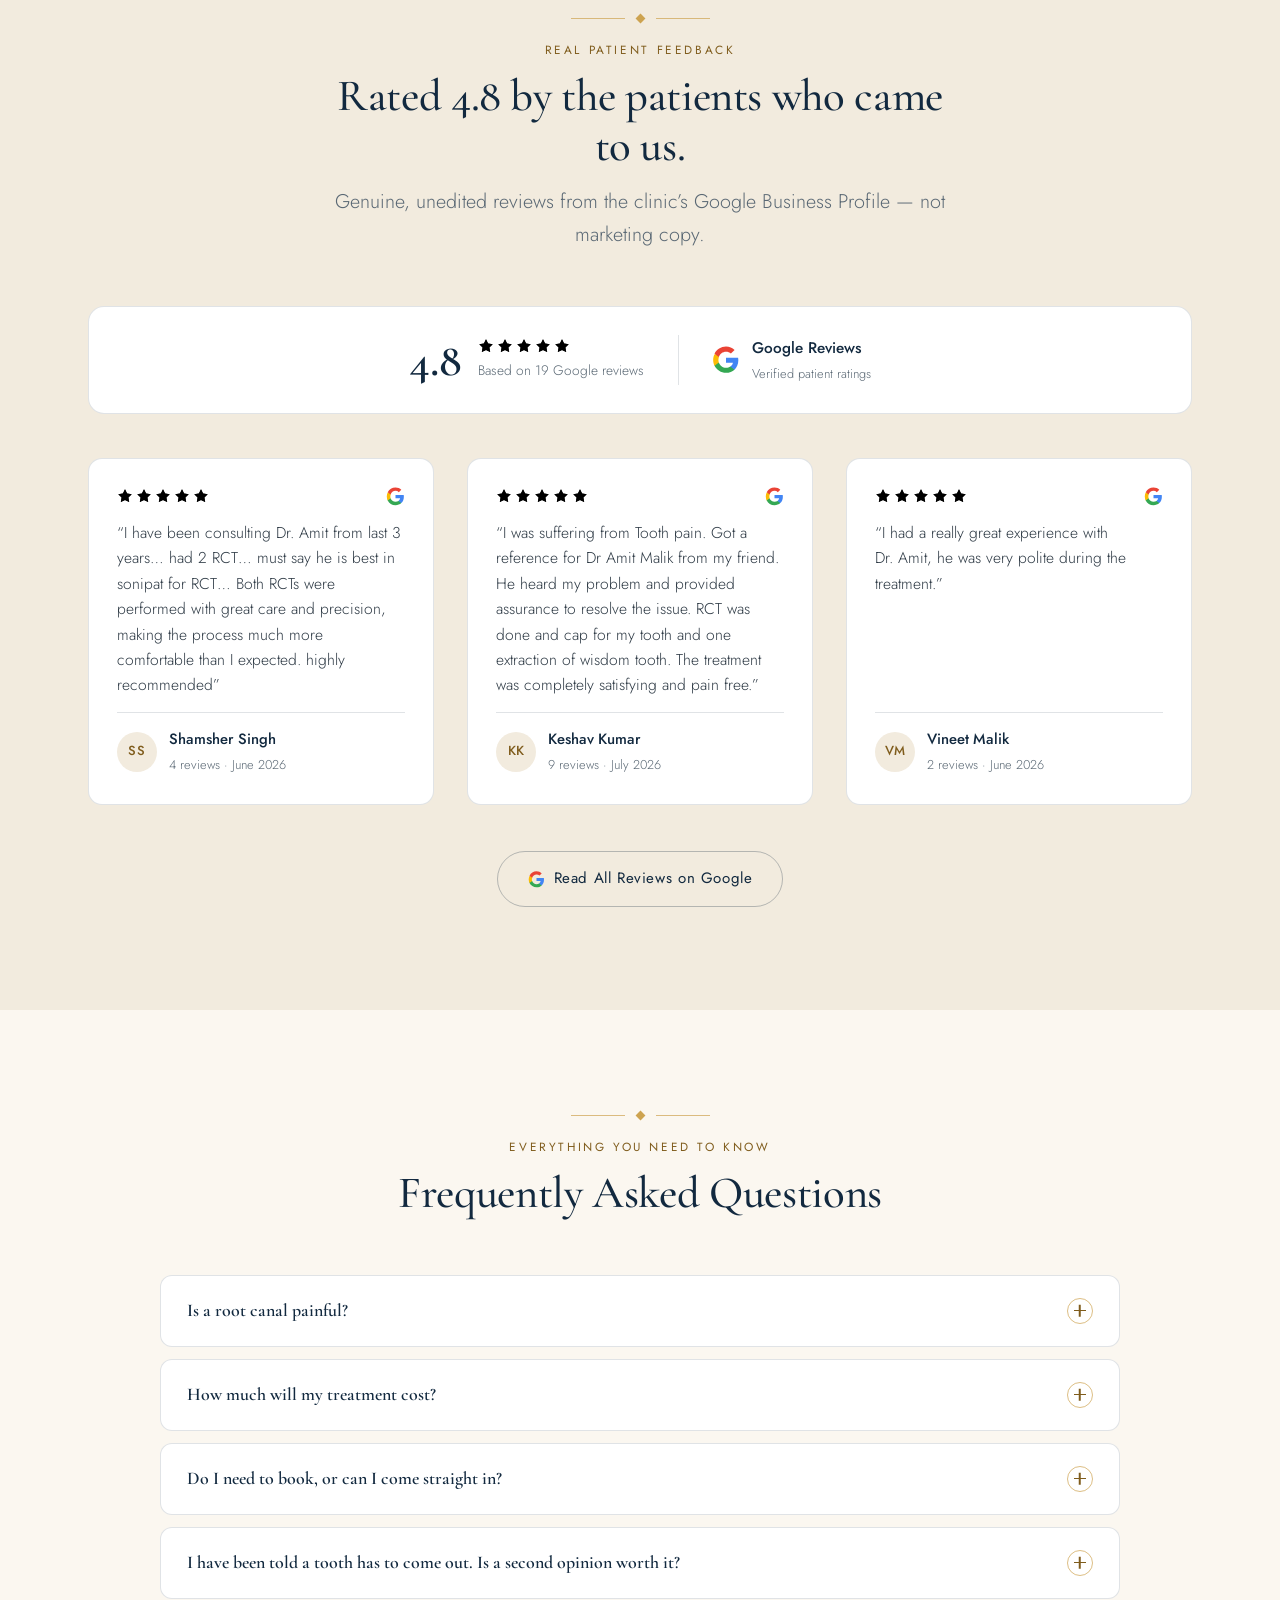
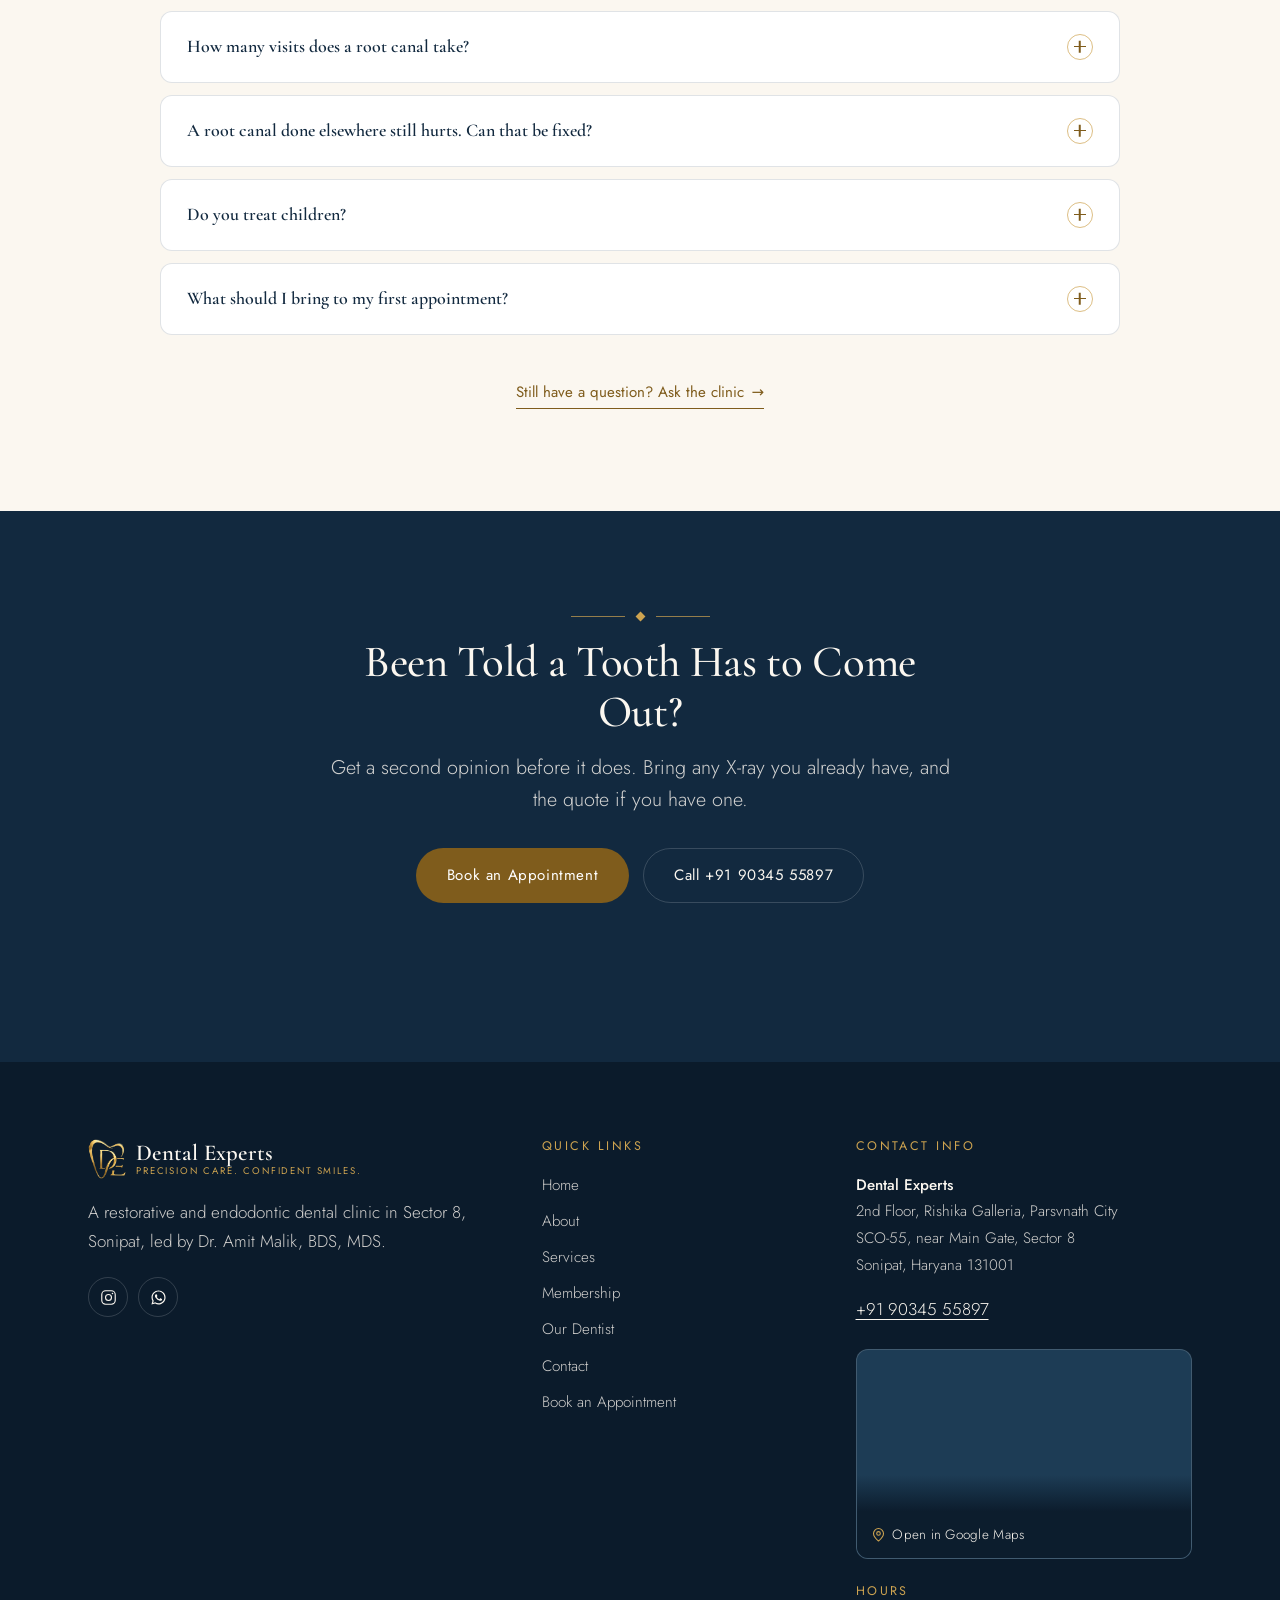
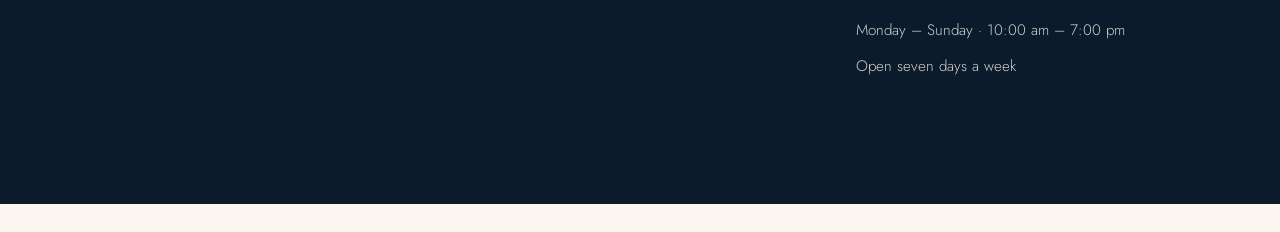
==== commit 3b1285ba: "Sharpen Sonipat dentist targeting: titles, Dentist schema, breadcrumbs Co-Authored-By: Claude Opus 5" ====
--- a/index.html
+++ b/index.html
@@ -1,25 +1,29 @@
 <!DOCTYPE html>
-<html lang="en">
+<html lang="en-IN">
 <head>
 <meta charset="utf-8">
 <meta name="viewport" content="width=device-width, initial-scale=1">
-<title>Dental Experts | Dentist in Sector 8, Sonipat</title>
-<meta name="description" content="Root canal, crowns and implants in Sector 8, Sonipat. Led by Dr. Amit Malik, BDS, MDS, Micro Endodontist. Book an appointment on WhatsApp.">
+<title>Dentist in Sonipat | Dental Experts, Sector 8</title>
+<meta name="description" content="Dentist in Sector 8, Sonipat for root canal, crowns and dental implants. Led by Dr. Amit Malik, BDS, MDS, Micro Endodontist. Open 7 days - book on WhatsApp.">
+<meta name="robots" content="index, follow, max-image-preview:large">
 <meta name="theme-color" content="#12293F">
 <link rel="canonical" href="https://sonipatdentalexperts.com/">
 
 <meta property="og:type" content="website">
 <meta property="og:site_name" content="Dental Experts">
-<meta property="og:title" content="Dental Experts | Dentist in Sector 8, Sonipat">
-<meta property="og:description" content="Root canal, crowns and implants in Sector 8, Sonipat. Led by Dr. Amit Malik, BDS, MDS, Micro Endodontist. Book an appointment on WhatsApp.">
+<meta property="og:locale" content="en_IN">
+<meta property="og:title" content="Dentist in Sonipat | Dental Experts, Sector 8">
+<meta property="og:description" content="Dentist in Sector 8, Sonipat for root canal, crowns and dental implants. Led by Dr. Amit Malik, BDS, MDS, Micro Endodontist. Open 7 days - book on WhatsApp.">
 <meta property="og:url" content="https://sonipatdentalexperts.com/">
 <meta property="og:image" content="https://sonipatdentalexperts.com/assets/img/og-card.png">
 <meta property="og:image:width" content="1200">
 <meta property="og:image:height" content="630">
+<meta property="og:image:alt" content="Dental Experts, Sonipat - Precision Care. Confident Smiles.">
 <meta name="twitter:card" content="summary_large_image">
-<meta name="twitter:title" content="Dental Experts | Dentist in Sector 8, Sonipat">
-<meta name="twitter:description" content="Root canal, crowns and implants in Sector 8, Sonipat. Led by Dr. Amit Malik, BDS, MDS, Micro Endodontist. Book an appointment on WhatsApp.">
+<meta name="twitter:title" content="Dentist in Sonipat | Dental Experts, Sector 8">
+<meta name="twitter:description" content="Dentist in Sector 8, Sonipat for root canal, crowns and dental implants. Led by Dr. Amit Malik, BDS, MDS, Micro Endodontist. Open 7 days - book on WhatsApp.">
 <meta name="twitter:image" content="https://sonipatdentalexperts.com/assets/img/og-card.png">
+<meta name="twitter:image:alt" content="Dental Experts, Sonipat - Precision Care. Confident Smiles.">
 
 <link rel="icon" href="assets/img/favicon.png" sizes="48x48">
 <link rel="apple-touch-icon" href="assets/img/apple-touch-icon.png">
@@ -38,61 +42,103 @@
 <script type="application/ld+json">
 {
   "@context": "https://schema.org",
-  "@type": ["Dentist", "LocalBusiness"],
-  "@id": "https://sonipatdentalexperts.com/#clinic",
-  "name": "Dental Experts",
-  "slogan": "Precision Care. Confident Smiles.",
-  "url": "https://sonipatdentalexperts.com/",
-  "image": "https://sonipatdentalexperts.com/assets/img/og-card.png",
-  "telephone": "+919034555897",
-  "priceRange": "\u20b9\u20b9",
-  "address": {
-    "@type": "PostalAddress",
-    "streetAddress": "2nd Floor, Rishika Galleria, Parsvnath City, SCO-55, near Main Gate, Sector 8",
-    "addressLocality": "Sonipat",
-    "addressRegion": "Haryana",
-    "postalCode": "131001",
-    "addressCountry": "IN"
-  },
-  "sameAs": ["https://www.instagram.com/dentalexperts.sonipat/"],
-  "openingHoursSpecification": [{
-    "@type": "OpeningHoursSpecification",
-    "dayOfWeek": ["Monday","Tuesday","Wednesday","Thursday","Friday","Saturday","Sunday"],
-    "opens": "10:00",
-    "closes": "19:00"
-  }],
-  "aggregateRating": { "@type": "AggregateRating", "ratingValue": "4.8", "reviewCount": "19" },
-  "areaServed": [
-    { "@type": "City", "name": "Sonipat" },
-    { "@type": "AdministrativeArea", "name": "Haryana" }
-  ],
-  "founder": {
-    "@type": "Person",
-    "name": "Dr. Amit Malik",
-    "honorificSuffix": "BDS, MDS",
-    "jobTitle": "Restorative Dentist & Micro Endodontist"
-  },
-  "hasOfferCatalog": {
-    "@type": "OfferCatalog",
-    "name": "Dental treatments",
-    "itemListElement": [
-      { "@type": "Offer", "itemOffered": { "@type": "Service", "name": "Magnification-Aided Root Canal Treatment" } },
-      { "@type": "Offer", "itemOffered": { "@type": "Service", "name": "Crowns & Bridges" } },
-      { "@type": "Offer", "itemOffered": { "@type": "Service", "name": "Dental Implants & Implant-Supported Prosthesis" } },
-      { "@type": "Offer", "itemOffered": { "@type": "Service", "name": "Full Mouth Rehabilitation" } },
-      { "@type": "Offer", "itemOffered": { "@type": "Service", "name": "Extractions & Wisdom Teeth" } },
-      { "@type": "Offer", "itemOffered": { "@type": "Service", "name": "Cleaning & Preventive Care" } },
-      { "@type": "Offer", "itemOffered": { "@type": "Service", "name": "Gum Treatment" } },
-      { "@type": "Offer", "itemOffered": { "@type": "Service", "name": "Braces" } },
-      { "@type": "Offer", "itemOffered": { "@type": "Service", "name": "Invisalign" } },
-      { "@type": "Offer", "itemOffered": { "@type": "Service", "name": "Teeth Whitening" } },
-      { "@type": "Offer", "itemOffered": { "@type": "Service", "name": "Smile Design" } },
-      { "@type": "Offer", "itemOffered": { "@type": "Service", "name": "Dentures" } },
-      { "@type": "Offer", "itemOffered": { "@type": "Service", "name": "Children's Dentistry" } },
-      { "@type": "Offer", "itemOffered": { "@type": "Service", "name": "Dental Trauma Management" } },
-      { "@type": "Offer", "itemOffered": { "@type": "Service", "name": "24 Hrs Dental Emergencies" } }
-    ]
-  }
+  "@graph": [
+    {
+      "@type": "Dentist",
+      "@id": "https://sonipatdentalexperts.com/#business",
+      "name": "Dental Experts",
+      "slogan": "Precision Care. Confident Smiles.",
+      "description": "A restorative and endodontic dental clinic in Sector 8, Sonipat, led by Dr. Amit Malik, BDS, MDS, Micro Endodontist. Root canal treatment, crowns and dental implants under one roof.",
+      "url": "https://sonipatdentalexperts.com/",
+      "logo": {
+        "@type": "ImageObject",
+        "url": "https://sonipatdentalexperts.com/assets/img/logo-full.png",
+        "width": 520,
+        "height": 555
+      },
+      "image": [
+        "https://sonipatdentalexperts.com/assets/img/dr-amit-malik-clinic.jpg",
+        "https://sonipatdentalexperts.com/assets/img/clinic-microscope.jpg",
+        "https://sonipatdentalexperts.com/assets/img/og-card.png"
+      ],
+      "telephone": "+919034555897",
+      "address": {
+        "@type": "PostalAddress",
+        "streetAddress": "2nd Floor, Rishika Galleria, Parsvnath City, SCO-55, near Main Gate, Sector 8",
+        "addressLocality": "Sonipat",
+        "addressRegion": "Haryana",
+        "postalCode": "131001",
+        "addressCountry": "IN"
+      },
+      "hasMap": "https://www.google.com/maps/search/?api=1&query=Dental+Experts%2C+Rishika+Galleria%2C+Sector+8%2C+Sonipat%2C+Haryana+131001",
+      "openingHoursSpecification": [{
+        "@type": "OpeningHoursSpecification",
+        "dayOfWeek": ["Monday","Tuesday","Wednesday","Thursday","Friday","Saturday","Sunday"],
+        "opens": "10:00",
+        "closes": "19:00"
+      }],
+      "areaServed": [
+        { "@type": "City", "name": "Sonipat" },
+        { "@type": "AdministrativeArea", "name": "Haryana" }
+      ],
+      "medicalSpecialty": "https://schema.org/Dentistry",
+      "knowsAbout": ["Endodontics", "Root canal treatment", "Root canal re-treatment", "Crowns and bridges", "Dental implants", "Wisdom tooth extraction"],
+      "knowsLanguage": ["hi", "en"],
+      "sameAs": ["https://www.instagram.com/dentalexperts.sonipat/"],
+      "founder": { "@id": "https://sonipatdentalexperts.com/#dr-amit-malik" },
+      "employee": { "@id": "https://sonipatdentalexperts.com/#dr-amit-malik" },
+      "hasOfferCatalog": {
+        "@type": "OfferCatalog",
+        "name": "Dental treatments in Sonipat",
+        "url": "https://sonipatdentalexperts.com/services.html",
+        "itemListElement": [
+          { "@type": "Offer", "itemOffered": { "@type": "Service", "name": "Magnification-Aided Root Canal Treatment", "url": "https://sonipatdentalexperts.com/services.html#root-canal" } },
+          { "@type": "Offer", "itemOffered": { "@type": "Service", "name": "Crowns & Bridges", "url": "https://sonipatdentalexperts.com/services.html#crowns" } },
+          { "@type": "Offer", "itemOffered": { "@type": "Service", "name": "Dental Implants & Implant-Supported Prosthesis", "url": "https://sonipatdentalexperts.com/services.html#implants" } },
+          { "@type": "Offer", "itemOffered": { "@type": "Service", "name": "Full Mouth Rehabilitation", "url": "https://sonipatdentalexperts.com/services.html#full-mouth-rehabilitation" } },
+          { "@type": "Offer", "itemOffered": { "@type": "Service", "name": "Extractions & Wisdom Teeth", "url": "https://sonipatdentalexperts.com/services.html#extractions" } },
+          { "@type": "Offer", "itemOffered": { "@type": "Service", "name": "Cleaning & Preventive Care", "url": "https://sonipatdentalexperts.com/services.html#cleaning" } },
+          { "@type": "Offer", "itemOffered": { "@type": "Service", "name": "Gum Treatment", "url": "https://sonipatdentalexperts.com/services.html#gums" } },
+          { "@type": "Offer", "itemOffered": { "@type": "Service", "name": "Braces", "url": "https://sonipatdentalexperts.com/services.html#braces" } },
+          { "@type": "Offer", "itemOffered": { "@type": "Service", "name": "Invisalign", "url": "https://sonipatdentalexperts.com/services.html#invisalign" } },
+          { "@type": "Offer", "itemOffered": { "@type": "Service", "name": "Teeth Whitening", "url": "https://sonipatdentalexperts.com/services.html#whitening" } },
+          { "@type": "Offer", "itemOffered": { "@type": "Service", "name": "Smile Design", "url": "https://sonipatdentalexperts.com/services.html#smile-design" } },
+          { "@type": "Offer", "itemOffered": { "@type": "Service", "name": "Dentures", "url": "https://sonipatdentalexperts.com/services.html#dentures" } },
+          { "@type": "Offer", "itemOffered": { "@type": "Service", "name": "Children's Dentistry", "url": "https://sonipatdentalexperts.com/services.html#children" } },
+          { "@type": "Offer", "itemOffered": { "@type": "Service", "name": "Dental Trauma Management", "url": "https://sonipatdentalexperts.com/services.html#dental-trauma" } },
+          { "@type": "Offer", "itemOffered": { "@type": "Service", "name": "24 Hrs Dental Emergencies", "url": "https://sonipatdentalexperts.com/services.html#emergency" } }
+        ]
+      }
+    },
+    {
+      "@type": "Person",
+      "@id": "https://sonipatdentalexperts.com/#dr-amit-malik",
+      "name": "Dr. Amit Malik",
+      "honorificSuffix": "BDS, MDS",
+      "jobTitle": "Restorative Dentist & Micro Endodontist",
+      "url": "https://sonipatdentalexperts.com/founder.html",
+      "image": "https://sonipatdentalexperts.com/assets/img/dr-amit-malik.jpg",
+      "worksFor": { "@id": "https://sonipatdentalexperts.com/#business" }
+    },
+    {
+      "@type": "WebSite",
+      "@id": "https://sonipatdentalexperts.com/#website",
+      "url": "https://sonipatdentalexperts.com/",
+      "name": "Dental Experts",
+      "inLanguage": "en-IN",
+      "publisher": { "@id": "https://sonipatdentalexperts.com/#business" }
+    },
+    {
+      "@type": "WebPage",
+      "@id": "https://sonipatdentalexperts.com/#webpage",
+      "url": "https://sonipatdentalexperts.com/",
+      "name": "Dentist in Sonipat | Dental Experts, Sector 8",
+      "inLanguage": "en-IN",
+      "isPartOf": { "@id": "https://sonipatdentalexperts.com/#website" },
+      "about": { "@id": "https://sonipatdentalexperts.com/#business" },
+      "primaryImageOfPage": "https://sonipatdentalexperts.com/assets/img/dr-amit-malik-clinic.jpg"
+    }
+  ]
 }
 </script>
 
@@ -114,7 +160,7 @@
     {
       "@type": "Question",
       "name": "Do I need to book, or can I come straight in?",
-      "acceptedAnswer": { "@type": "Answer", "text": "Booking gets you a confirmed time and the least waiting. You can request an appointment on the contact page or message the clinic on WhatsApp. Emergencies — severe pain, facial swelling, a knocked-out tooth, a front tooth broken in an accident — are fitted in around booked appointments. If that is you today, call the clinic rather than filling in a form." }
+      "acceptedAnswer": { "@type": "Answer", "text": "Booking gets you a confirmed time and the least waiting. You can <a href=\"https://sonipatdentalexperts.com/contact.html#book\">request an appointment here</a> or message the clinic on WhatsApp. Emergencies — severe pain, facial swelling, a knocked-out tooth, a front tooth broken in an accident — are fitted in around booked appointments. If that is you today, <a href=\"tel:+919034555897\">call the clinic</a> rather than filling in a form." }
     },
     {
       "@type": "Question",
@@ -235,9 +281,9 @@
     <div class="shell">
       <div class="hero-grid">
         <div class="rev-kids">
-          <p class="eyebrow">Dental Experts &middot; Est. by Dr. Amit Malik</p>
+          <p class="eyebrow">Dentist in Sonipat &middot; Est. by Dr. Amit Malik</p>
           <h1 class="d1">Precision Care.<br>Confident Smiles.</h1>
-          <p class="lede">A restorative and endodontic dental clinic built around one idea &mdash; most teeth that get pulled did not have to be. Root canals, crowns and implants under one roof.</p>
+          <p class="lede">A restorative and endodontic dental clinic in Sector 8, Sonipat, built around one idea &mdash; most teeth that get pulled did not have to be. Root canals, crowns and dental implants under one roof.</p>
           <div class="hero-cta">
             <a class="btn btn-gold" href="contact.html#book">Book an Appointment</a>
             <a class="btn btn-line" href="tel:+919034555897">
@@ -248,7 +294,7 @@
         </div>
 
         <figure class="hero-fig rev-r" data-rd="220">
-          <img src="assets/img/dr-amit-malik-clinic.jpg" alt="Dr. Amit Malik at Dental Experts, with the operating microscope behind him" width="1440" height="1800" fetchpriority="high" style="object-position:50% 12%">
+          <img src="assets/img/dr-amit-malik-clinic.jpg" alt="Dr. Amit Malik at Dental Experts, Sector 8, Sonipat, with the operating microscope behind him" width="1440" height="1800" fetchpriority="high" style="object-position:50% 12%">
         </figure>
       </div>
     </div>
@@ -273,13 +319,13 @@
       <div class="sec-head rev-kids">
         <div class="orn" aria-hidden="true"><i></i></div>
         <p class="eyebrow">What we do</p>
-        <h2 class="d2">Comprehensive Dental Care</h2>
+        <h2 class="d2">Comprehensive Dental Care in Sonipat</h2>
         <p class="lede">A clinic equipped for endodontics first &mdash; and for everything that follows once a tooth is saved.</p>
       </div>
 
       <div class="grid g-3 rev-kids">
         <article class="card svc-card">
-          <figure class="svc-media"><img src="assets/img/treatments/root-canal.jpg" alt="Dr. Amit Malik, in loupes, performing a root canal on a patient at the clinic" width="780" height="904" loading="lazy"></figure>
+          <figure class="svc-media"><img src="assets/img/treatments/root-canal.jpg" alt="Dr. Amit Malik, in loupes, performing root canal treatment on a patient at the clinic in Sonipat" width="780" height="904" loading="lazy" decoding="async"></figure>
           <h3 class="d3">Magnification-Aided Root Canal Treatment</h3>
           <p>Single-visit where the tooth allows, under the operating microscope. Re-treatment of failed canals too.</p>
           <p class="svc-book svc-actions"><a class="btn btn-gold" href="contact.html?service=root-canal#book" aria-label="Book Now: Magnification-Aided Root Canal Treatment">Book Now</a><a class="link-a" href="services.html#root-canal" aria-label="Learn more about Magnification-Aided Root Canal Treatment">Learn more</a></p>
@@ -474,7 +520,7 @@
     <div class="shell">
       <div class="team rev-split">
         <figure class="team-fig">
-          <img src="assets/img/dr-amit-malik.jpg" alt="Portrait of Dr. Amit Malik, BDS, MDS, Restorative Dentist and Micro Endodontist" width="900" height="1200" loading="lazy">
+          <img src="assets/img/dr-amit-malik.jpg" alt="Portrait of Dr. Amit Malik, BDS, MDS, Restorative Dentist and Micro Endodontist in Sonipat" width="900" height="1200" loading="lazy" decoding="async">
         </figure>
 
         <div>
